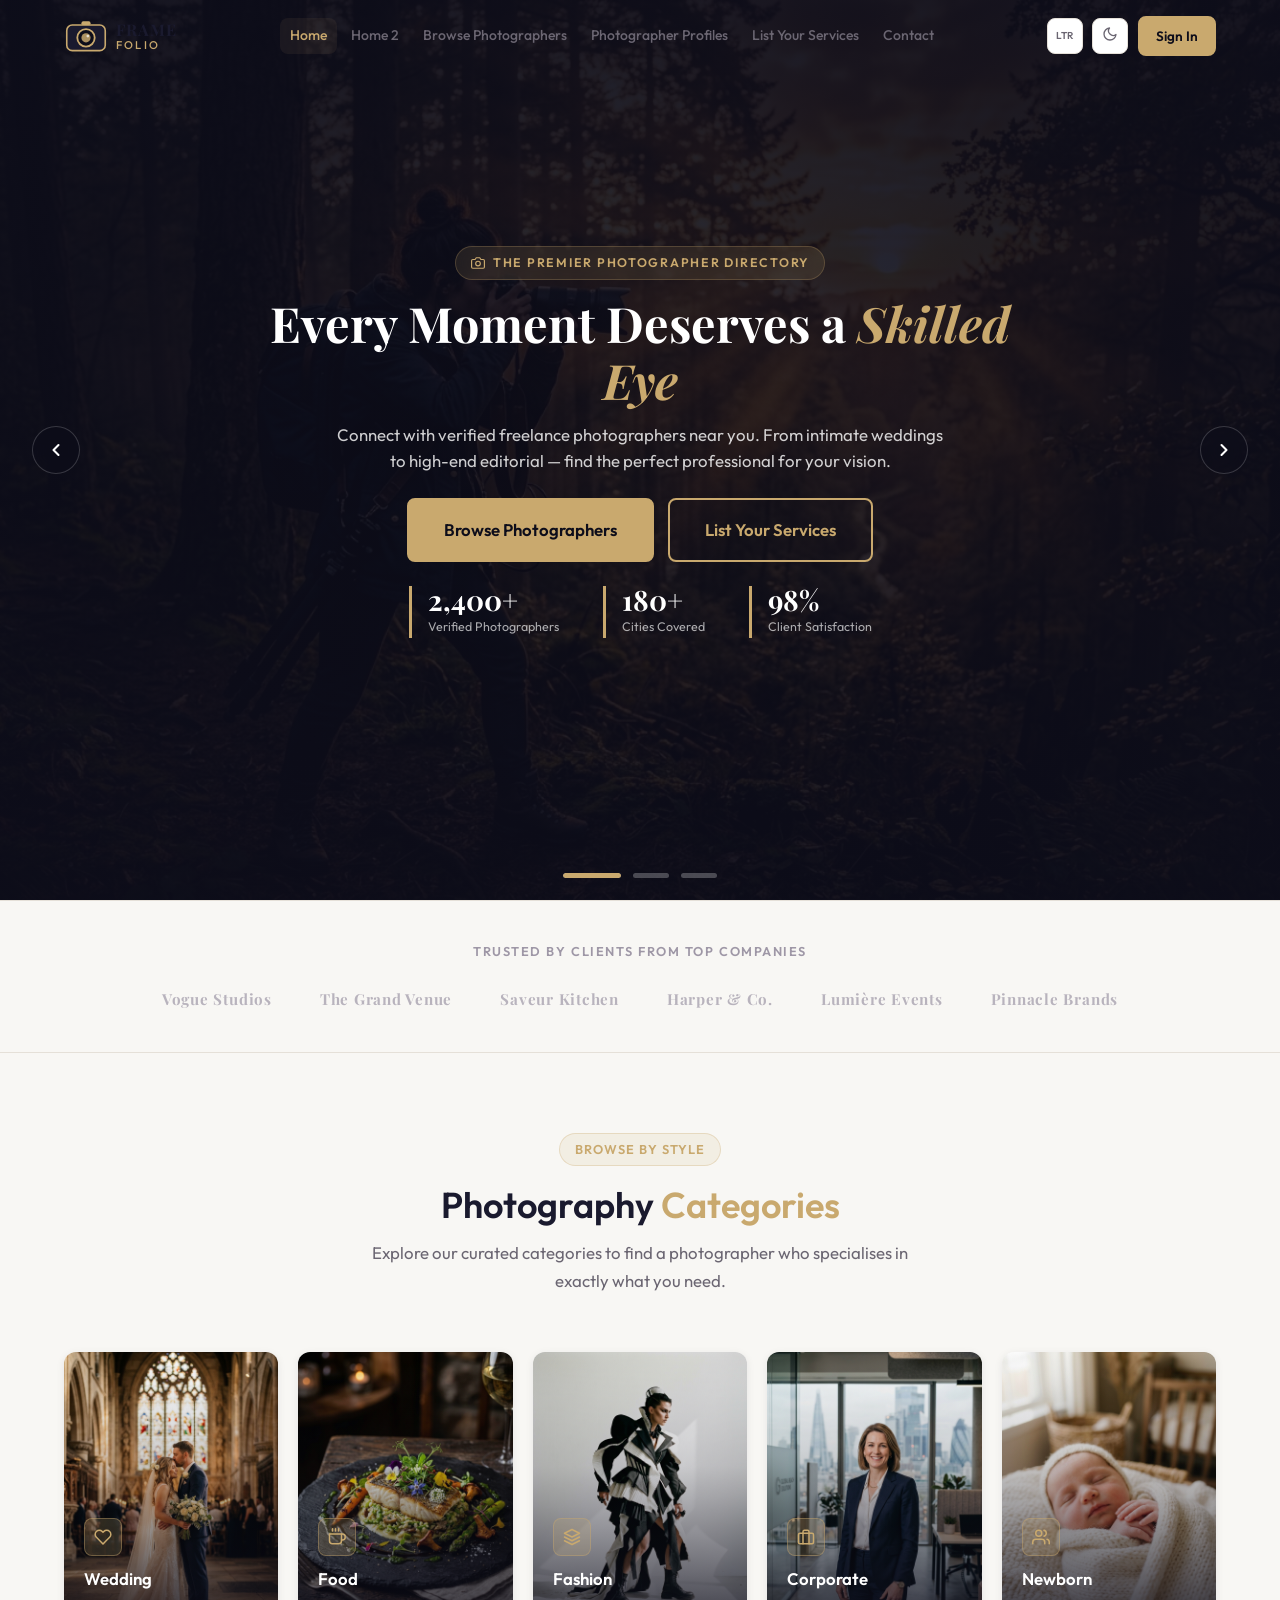
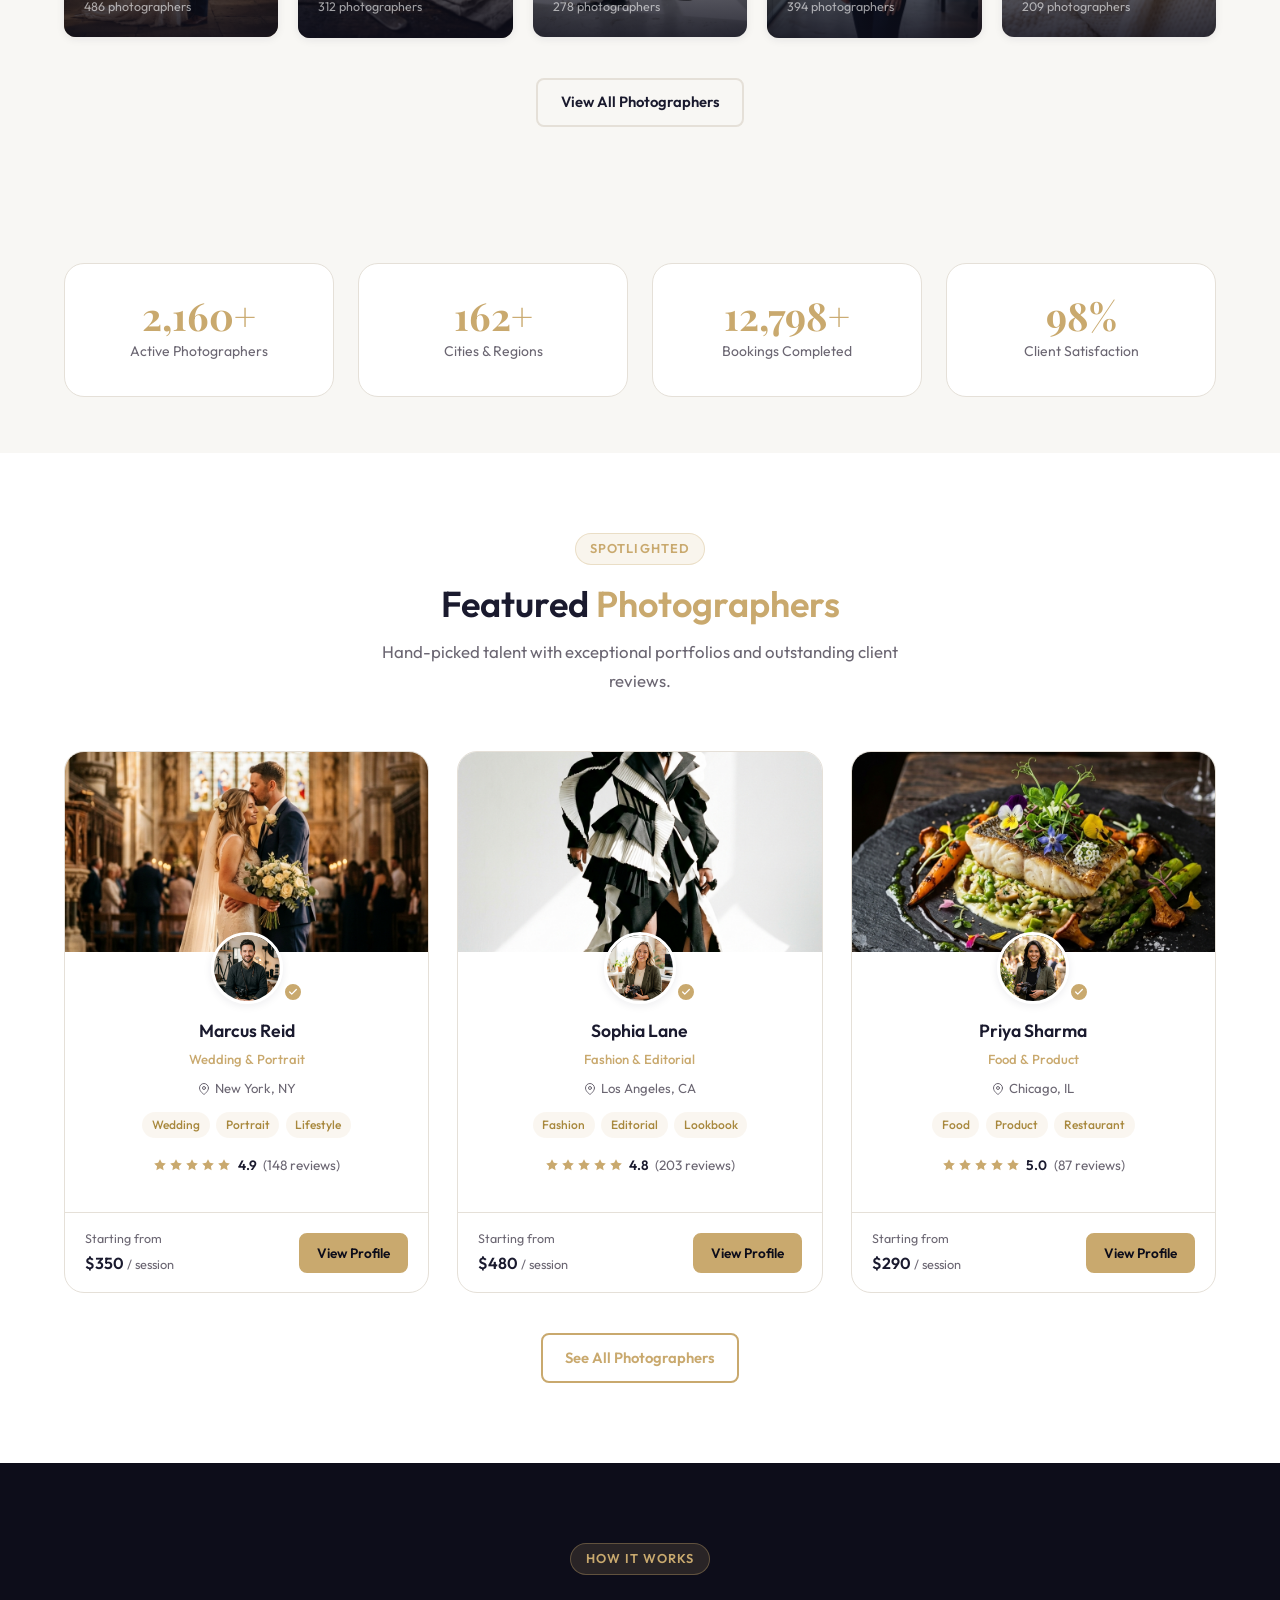
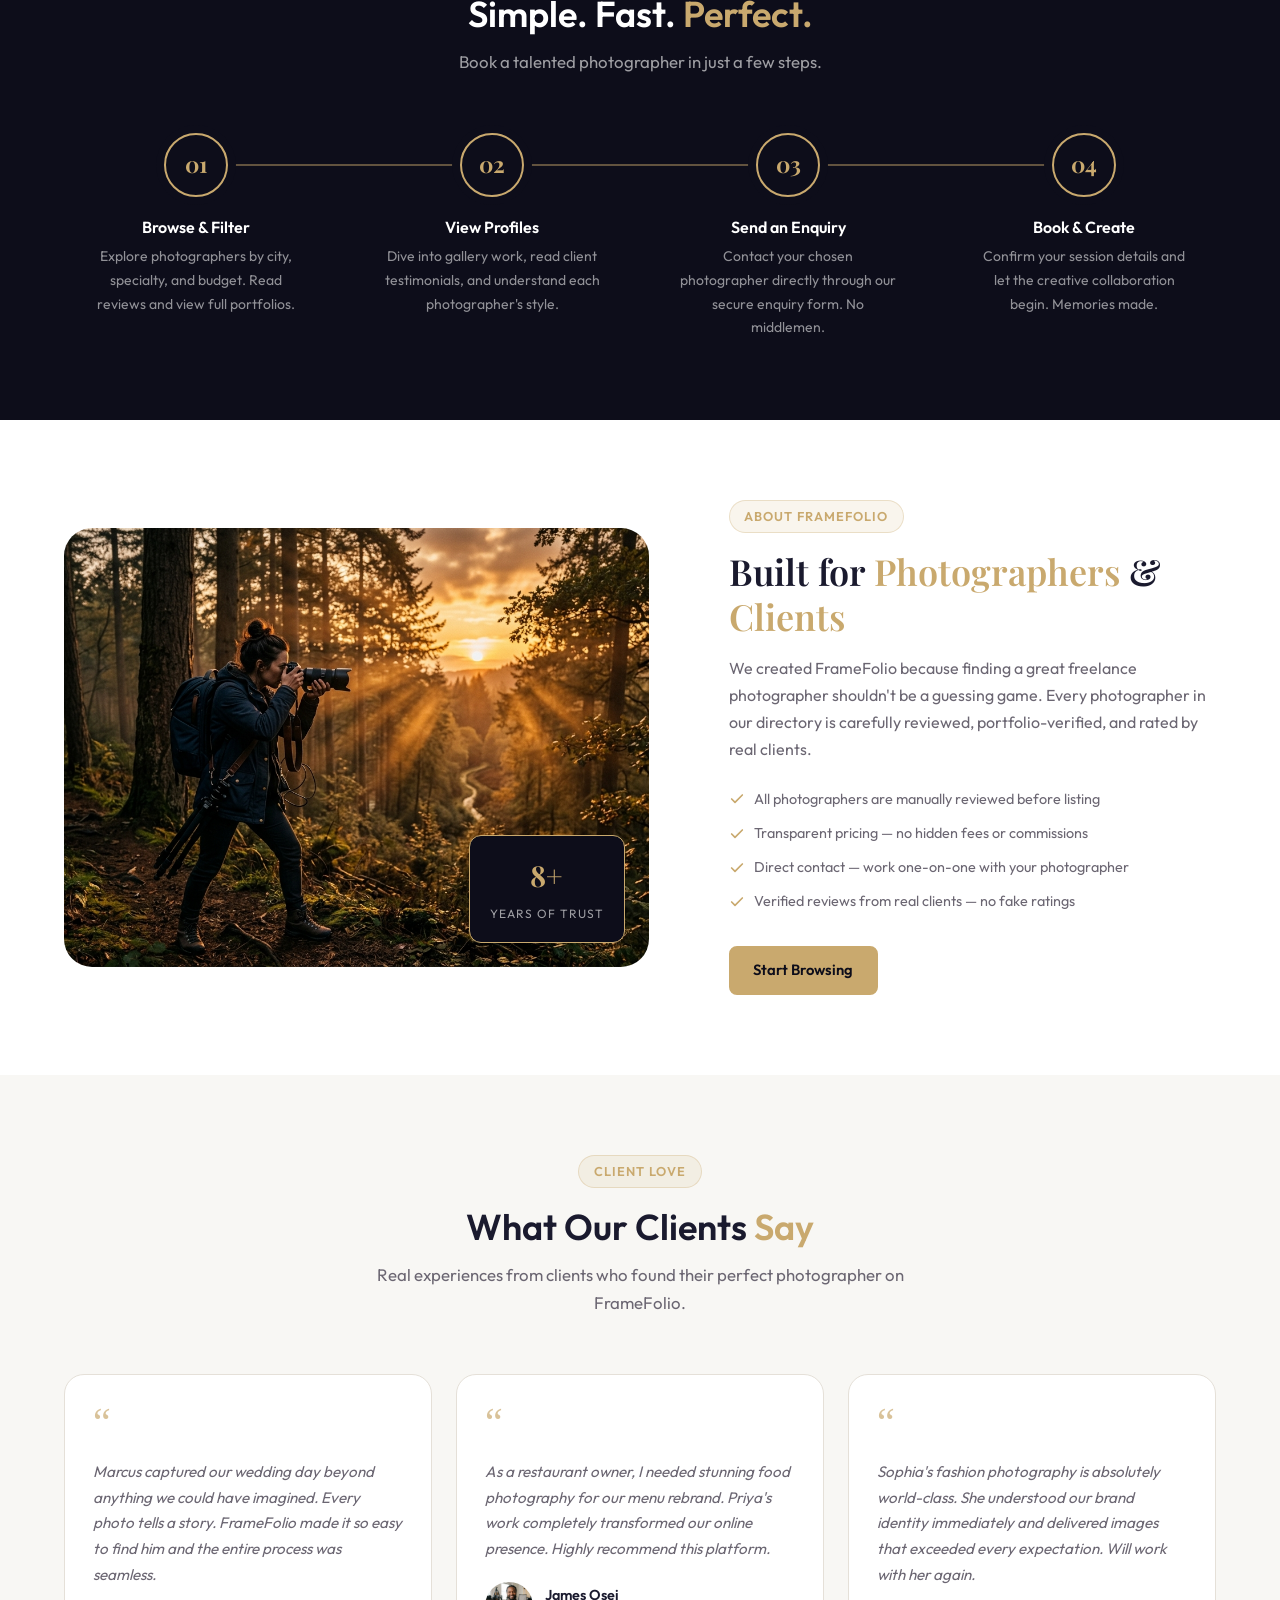
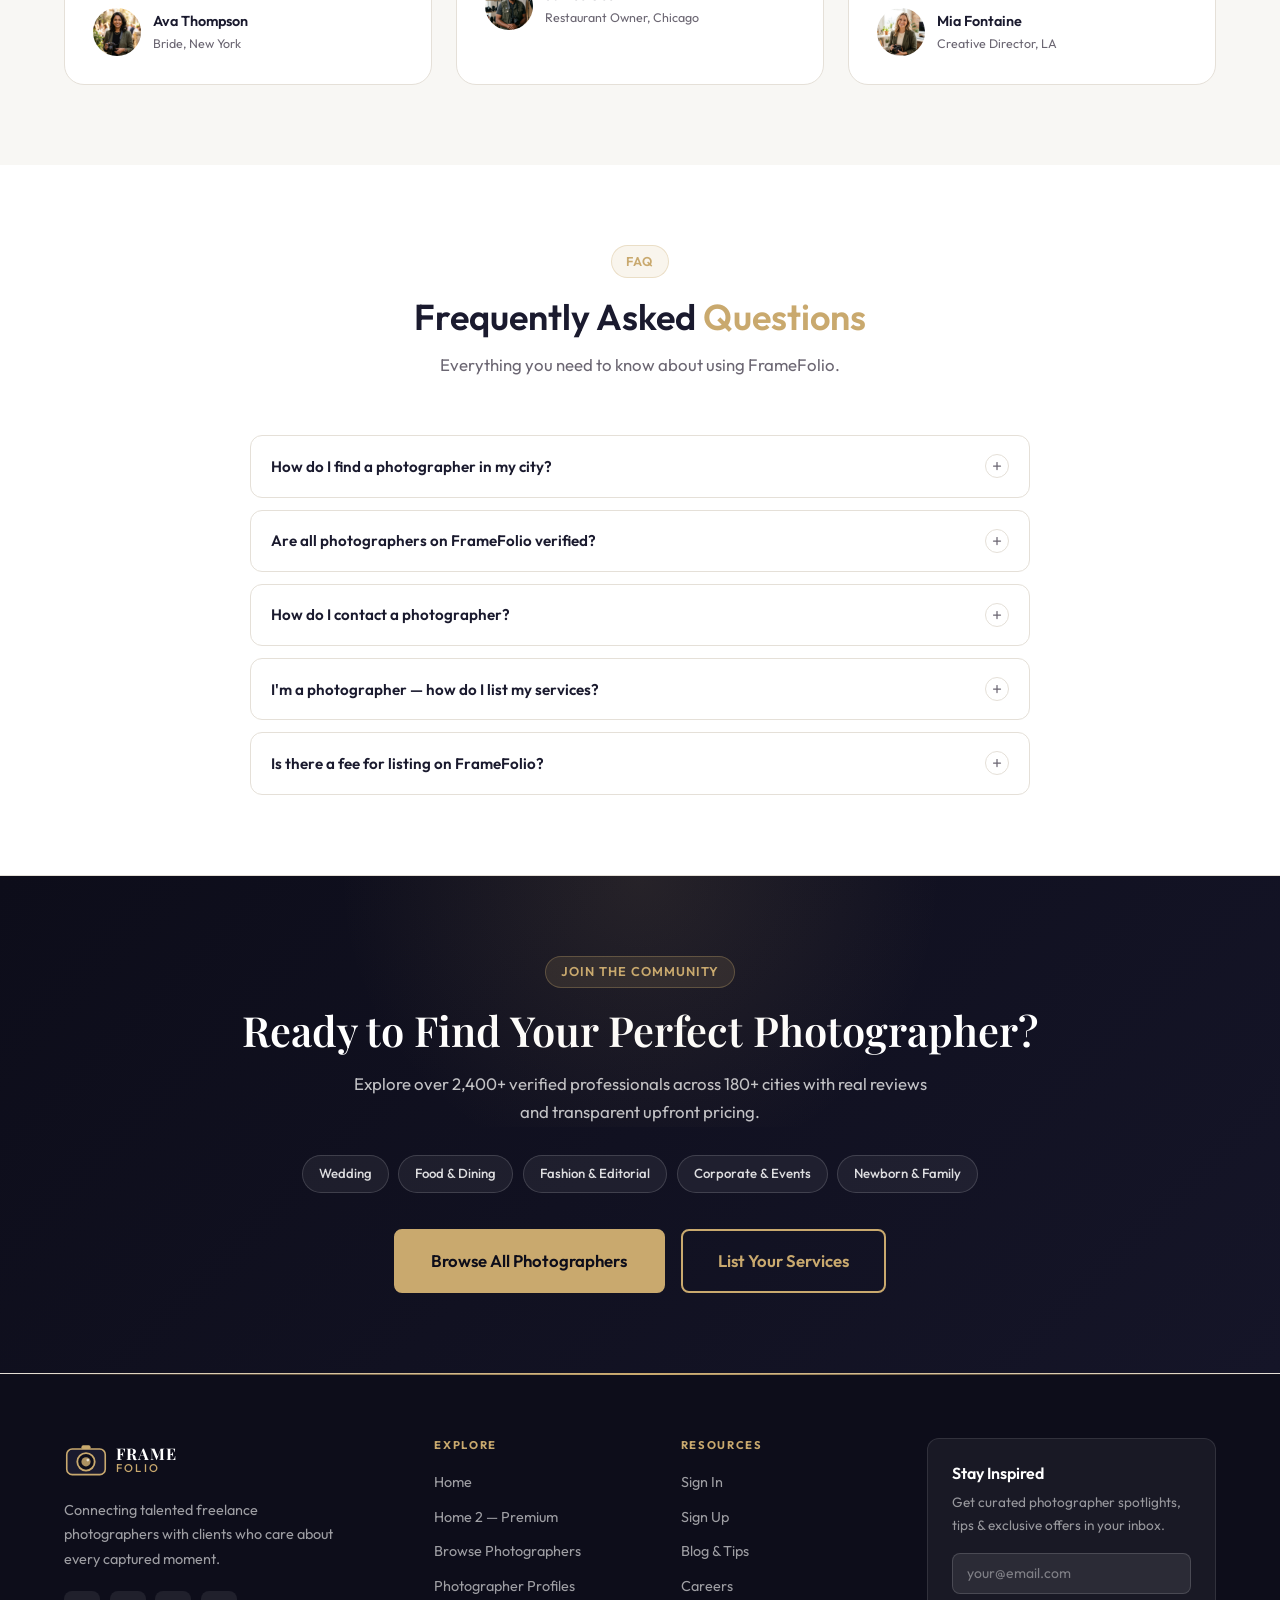
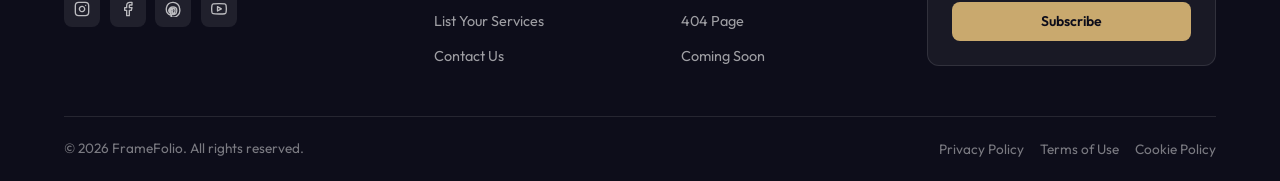
==== index.html @ bdc11117 "feat: add hero slider feature and assets with updated navigation and logo design" ====
<!DOCTYPE html>
<html lang="en" id="root-html">
<head>
  <meta charset="UTF-8">
  <meta name="viewport" content="width=device-width, initial-scale=1.0">
  <meta name="description" content="FrameFolio — Discover and hire the best freelance photographers in your city. Browse by specialty: wedding, food, fashion, corporate, and newborn photography.">
  <title>FrameFolio | Freelance Photographer Directory</title>
  <link rel="icon" type="image/svg+xml" href="favicon.svg">
  <link rel="stylesheet" href="style.css">
</head>
<body>

<!-- ── Navbar ── -->
<div id="main-nav"></div>

<!-- ══════════════════════════════════════
     HERO SECTION
════════════════════════════════════════ -->
<!-- ══════════════════════════════════════
     HERO SECTION (Centered 3-Slide Carousel — 5s interval)
════════════════════════════════════════ -->
<section class="hero-home1" id="hero-section" aria-label="Hero Showcase Slider">
  <div class="hero-slides-wrapper">
    <!-- Slide 1: Premier Directory -->
    <div class="hero-slide active" data-slide="0">
      <div class="hero-slide-bg" style="background-image: url('assets/images/hero_photographer_main_1790358484541.jpg'); background-position: center 30%;"></div>
      <div class="hero-home1-overlay"></div>
      <div class="hero-home1-content container">
        <div class="hero-pretitle">
          <svg xmlns="http://www.w3.org/2000/svg" width="14" height="14" viewBox="0 0 24 24" fill="none" stroke="currentColor" stroke-width="2" stroke-linecap="round" stroke-linejoin="round"><path d="M23 19a2 2 0 0 1-2 2H3a2 2 0 0 1-2-2V8a2 2 0 0 1 2-2h4l2-3h6l2 3h4a2 2 0 0 1 2 2z"/><circle cx="12" cy="13" r="4"/></svg>
          The Premier Photographer Directory
        </div>
        <h1>Every Moment Deserves a <span>Skilled Eye</span></h1>
        <p>Connect with verified freelance photographers near you. From intimate weddings to high-end editorial — find the perfect professional for your vision.</p>
        <div class="hero-home1-btns">
          <a href="browse.html" class="btn btn-primary btn-xl">Browse Photographers</a>
          <a href="list-services.html" class="btn btn-outline btn-xl">List Your Services</a>
        </div>
        <div class="hero-stats">
          <div class="hero-stat">
            <div class="hero-stat-num" data-count="2400" data-suffix="+">2,400+</div>
            <div class="hero-stat-label">Verified Photographers</div>
          </div>
          <div class="hero-stat">
            <div class="hero-stat-num" data-count="180" data-suffix="+">180+</div>
            <div class="hero-stat-label">Cities Covered</div>
          </div>
          <div class="hero-stat">
            <div class="hero-stat-num" data-count="98" data-suffix="%">98%</div>
            <div class="hero-stat-label">Client Satisfaction</div>
          </div>
        </div>
      </div>
    </div>

    <!-- Slide 2: Wedding & Emotion -->
    <div class="hero-slide" data-slide="1">
      <div class="hero-slide-bg" style="background-image: url('assets/images/category_wedding_1790358499443.jpg'); background-position: center 35%;"></div>
      <div class="hero-home1-overlay"></div>
      <div class="hero-home1-content container">
        <div class="hero-pretitle">
          <svg xmlns="http://www.w3.org/2000/svg" width="14" height="14" viewBox="0 0 24 24" fill="none" stroke="currentColor" stroke-width="2" stroke-linecap="round" stroke-linejoin="round"><path d="M20.84 4.61a5.5 5.5 0 0 0-7.78 0L12 5.67l-1.06-1.06a5.5 5.5 0 0 0-7.78 7.78l1.06 1.06L12 21.23l7.78-7.78 1.06-1.06a5.5 5.5 0 0 0 0-7.78z"/></svg>
          Timeless Wedding & Portrait Stories
        </div>
        <h1>Capturing Authentic Love & <span>Pure Emotion</span></h1>
        <p>Celebrate cherished milestones with master wedding and portrait photographers dedicated to transforming real feelings into heirloom artistry.</p>
        <div class="hero-home1-btns">
          <a href="browse.html?specialty=wedding" class="btn btn-primary btn-xl">Find Wedding Artists</a>
          <a href="browse.html" class="btn btn-outline btn-xl">Explore Portfolios</a>
        </div>
        <div class="hero-stats">
          <div class="hero-stat">
            <div class="hero-stat-num" data-count="480" data-suffix="+">480+</div>
            <div class="hero-stat-label">Wedding Specialists</div>
          </div>
          <div class="hero-stat">
            <div class="hero-stat-num" data-count="15000" data-suffix="+">15,000+</div>
            <div class="hero-stat-label">Moments Captured</div>
          </div>
          <div class="hero-stat">
            <div class="hero-stat-num" data-count="99" data-suffix="%">99%</div>
            <div class="hero-stat-label">5-Star Love Notes</div>
          </div>
        </div>
      </div>
    </div>

    <!-- Slide 3: Editorial & Commercial -->
    <div class="hero-slide" data-slide="2">
      <div class="hero-slide-bg" style="background-image: url('assets/images/category_fashion_1790358549389.jpg'); background-position: center 25%;"></div>
      <div class="hero-home1-overlay"></div>
      <div class="hero-home1-content container">
        <div class="hero-pretitle">
          <svg xmlns="http://www.w3.org/2000/svg" width="14" height="14" viewBox="0 0 24 24" fill="none" stroke="currentColor" stroke-width="2" stroke-linecap="round" stroke-linejoin="round"><polygon points="12 2 2 7 12 12 22 7 12 2"/><polyline points="2 17 12 22 22 17"/><polyline points="2 12 12 17 22 12"/></svg>
          Editorial, Commercial & Brand Visions
        </div>
        <h1>Elevate Your Brand With <span>Cinematic Imagery</span></h1>
        <p>Command visual attention for your next advertising campaign, lookbook, or architectural project with industry-leading commercial creators.</p>
        <div class="hero-home1-btns">
          <a href="browse.html?specialty=fashion" class="btn btn-primary btn-xl">Browse Editorial Pros</a>
          <a href="contact.html" class="btn btn-outline btn-xl">Book a Production</a>
        </div>
        <div class="hero-stats">
          <div class="hero-stat">
            <div class="hero-stat-num" data-count="320" data-suffix="+">320+</div>
            <div class="hero-stat-label">Commercial Visionaries</div>
          </div>
          <div class="hero-stat">
            <div class="hero-stat-num" data-count="500" data-suffix="+">500+</div>
            <div class="hero-stat-label">Brand Campaigns</div>
          </div>
          <div class="hero-stat">
            <div class="hero-stat-num" data-count="100" data-suffix="%">100%</div>
            <div class="hero-stat-label">Vetted Quality</div>
          </div>
        </div>
      </div>
    </div>
  </div>

  <!-- Navigation Arrows -->
  <button class="hero-nav-arrow hero-prev" aria-label="Previous slide" onclick="prevHeroSlide()">
    <svg xmlns="http://www.w3.org/2000/svg" width="20" height="20" viewBox="0 0 24 24" fill="none" stroke="currentColor" stroke-width="2.5" stroke-linecap="round" stroke-linejoin="round"><polyline points="15 18 9 12 15 6"/></svg>
  </button>
  <button class="hero-nav-arrow hero-next" aria-label="Next slide" onclick="nextHeroSlide()">
    <svg xmlns="http://www.w3.org/2000/svg" width="20" height="20" viewBox="0 0 24 24" fill="none" stroke="currentColor" stroke-width="2.5" stroke-linecap="round" stroke-linejoin="round"><polyline points="9 18 15 12 9 6"/></svg>
  </button>

  <!-- Slider Dot Indicators & Progress -->
  <div class="hero-slider-dots" role="tablist" aria-label="Hero slider pagination">
    <button class="hero-dot active" role="tab" aria-label="Slide 1" aria-selected="true" onclick="goToHeroSlide(0)"><span class="hero-dot-progress"></span></button>
    <button class="hero-dot" role="tab" aria-label="Slide 2" aria-selected="false" onclick="goToHeroSlide(1)"><span class="hero-dot-progress"></span></button>
    <button class="hero-dot" role="tab" aria-label="Slide 3" aria-selected="false" onclick="goToHeroSlide(2)"><span class="hero-dot-progress"></span></button>
  </div>

</section>

<!-- ══════════════════════════════════════
     PARTNER STRIP
════════════════════════════════════════ -->
<div class="partner-strip">
  <div class="container">
    <p>Trusted by clients from top companies</p>
    <div class="partner-logos">
      <span class="partner-logo">Vogue Studios</span>
      <span class="partner-logo">The Grand Venue</span>
      <span class="partner-logo">Saveur Kitchen</span>
      <span class="partner-logo">Harper & Co.</span>
      <span class="partner-logo">Lumière Events</span>
      <span class="partner-logo">Pinnacle Brands</span>
    </div>
  </div>
</div>

<!-- ══════════════════════════════════════
     PHOTOGRAPHY CATEGORIES
════════════════════════════════════════ -->
<section class="section categories-section">
  <div class="container">
    <div class="section-header animate-on-scroll">
      <div class="section-badge">Browse by Style</div>
      <h2>Photography <span style="color:var(--secondary);">Categories</span></h2>
      <p>Explore our curated categories to find a photographer who specialises in exactly what you need.</p>
    </div>
    <div class="categories-grid">
      <!-- Wedding -->
      <a href="browse.html?specialty=wedding" class="category-card animate-on-scroll" style="transition-delay:0.05s;">
        <img src="assets/images/category_wedding_1790358499443.jpg" alt="Wedding Photography" loading="lazy">
        <div class="category-card-overlay">
          <div class="category-card-icon">
            <svg xmlns="http://www.w3.org/2000/svg" width="18" height="18" viewBox="0 0 24 24" fill="none" stroke="currentColor" stroke-width="2" stroke-linecap="round" stroke-linejoin="round"><path d="M20.84 4.61a5.5 5.5 0 0 0-7.78 0L12 5.67l-1.06-1.06a5.5 5.5 0 0 0-7.78 7.78l1.06 1.06L12 21.23l7.78-7.78 1.06-1.06a5.5 5.5 0 0 0 0-7.78z"/></svg>
          </div>
          <div class="category-card-label">Wedding</div>
          <div class="category-card-count">486 photographers</div>
        </div>
      </a>
      <!-- Food -->
      <a href="browse.html?specialty=food" class="category-card animate-on-scroll" style="transition-delay:0.1s;">
        <img src="assets/images/category_food_1790358513044.jpg" alt="Food Photography" loading="lazy">
        <div class="category-card-overlay">
          <div class="category-card-icon">
            <svg xmlns="http://www.w3.org/2000/svg" width="18" height="18" viewBox="0 0 24 24" fill="none" stroke="currentColor" stroke-width="2" stroke-linecap="round" stroke-linejoin="round"><path d="M18 8h1a4 4 0 0 1 0 8h-1"/><path d="M2 8h16v9a4 4 0 0 1-4 4H6a4 4 0 0 1-4-4V8z"/><line x1="6" y1="1" x2="6" y2="4"/><line x1="10" y1="1" x2="10" y2="4"/><line x1="14" y1="1" x2="14" y2="4"/></svg>
          </div>
          <div class="category-card-label">Food</div>
          <div class="category-card-count">312 photographers</div>
        </div>
      </a>
      <!-- Fashion -->
      <a href="browse.html?specialty=fashion" class="category-card animate-on-scroll" style="transition-delay:0.15s;">
        <img src="assets/images/category_fashion_1790358549389.jpg" alt="Fashion Photography" loading="lazy">
        <div class="category-card-overlay">
          <div class="category-card-icon">
            <svg xmlns="http://www.w3.org/2000/svg" width="18" height="18" viewBox="0 0 24 24" fill="none" stroke="currentColor" stroke-width="2" stroke-linecap="round" stroke-linejoin="round"><polygon points="12 2 2 7 12 12 22 7 12 2"/><polyline points="2 17 12 22 22 17"/><polyline points="2 12 12 17 22 12"/></svg>
          </div>
          <div class="category-card-label">Fashion</div>
          <div class="category-card-count">278 photographers</div>
        </div>
      </a>
      <!-- Corporate -->
      <a href="browse.html?specialty=corporate" class="category-card animate-on-scroll" style="transition-delay:0.2s;">
        <img src="assets/images/category_corporate_1790358561678.jpg" alt="Corporate Photography" loading="lazy">
        <div class="category-card-overlay">
          <div class="category-card-icon">
            <svg xmlns="http://www.w3.org/2000/svg" width="18" height="18" viewBox="0 0 24 24" fill="none" stroke="currentColor" stroke-width="2" stroke-linecap="round" stroke-linejoin="round"><rect x="2" y="7" width="20" height="14" rx="2" ry="2"/><path d="M16 21V5a2 2 0 0 0-2-2h-4a2 2 0 0 0-2 2v16"/></svg>
          </div>
          <div class="category-card-label">Corporate</div>
          <div class="category-card-count">394 photographers</div>
        </div>
      </a>
      <!-- Newborn -->
      <a href="browse.html?specialty=newborn" class="category-card animate-on-scroll" style="transition-delay:0.25s;">
        <img src="assets/images/category_newborn_1790358574031.jpg" alt="Newborn Photography" loading="lazy">
        <div class="category-card-overlay">
          <div class="category-card-icon">
            <svg xmlns="http://www.w3.org/2000/svg" width="18" height="18" viewBox="0 0 24 24" fill="none" stroke="currentColor" stroke-width="2" stroke-linecap="round" stroke-linejoin="round"><path d="M17 21v-2a4 4 0 0 0-4-4H5a4 4 0 0 0-4 4v2"/><circle cx="9" cy="7" r="4"/><path d="M23 21v-2a4 4 0 0 0-3-3.87"/><path d="M16 3.13a4 4 0 0 1 0 7.75"/></svg>
          </div>
          <div class="category-card-label">Newborn</div>
          <div class="category-card-count">209 photographers</div>
        </div>
      </a>
    </div>
    <div style="text-align:center;margin-top:2.5rem;">
      <a href="browse.html" class="btn btn-secondary">View All Photographers</a>
    </div>
  </div>
</section>

<!-- ══════════════════════════════════════
     STATS ROW
════════════════════════════════════════ -->
<section class="section-sm" style="background:var(--bg-alt);">
  <div class="container">
    <div class="stats-row">
      <div class="stat-card animate-on-scroll">
        <div class="stat-card-num" data-count="2400" data-suffix="+">2,400+</div>
        <div class="stat-card-label">Active Photographers</div>
      </div>
      <div class="stat-card animate-on-scroll" style="transition-delay:0.08s;">
        <div class="stat-card-num" data-count="180" data-suffix="+">180+</div>
        <div class="stat-card-label">Cities & Regions</div>
      </div>
      <div class="stat-card animate-on-scroll" style="transition-delay:0.16s;">
        <div class="stat-card-num" data-count="14200" data-suffix="+">14,200+</div>
        <div class="stat-card-label">Bookings Completed</div>
      </div>
      <div class="stat-card animate-on-scroll" style="transition-delay:0.24s;">
        <div class="stat-card-num" data-count="98" data-suffix="%">98%</div>
        <div class="stat-card-label">Client Satisfaction</div>
      </div>
    </div>
  </div>
</section>

<!-- ══════════════════════════════════════
     SPOTLIGHTED PHOTOGRAPHERS
════════════════════════════════════════ -->
<section class="section">
  <div class="container">
    <div class="section-header animate-on-scroll">
      <div class="section-badge">Spotlighted</div>
      <h2>Featured <span style="color:var(--secondary);">Photographers</span></h2>
      <p>Hand-picked talent with exceptional portfolios and outstanding client reviews.</p>
    </div>
    <div class="photographers-grid">
      <!-- Card 1 -->
      <div class="photographer-card animate-on-scroll">
        <div class="photographer-card-cover">
          <img src="assets/images/category_wedding_1790358499443.jpg" alt="Marcus Reid Portfolio Cover" loading="lazy">
        </div>
        <div class="photographer-card-body">
          <div class="photographer-avatar-wrap" style="display:flex;justify-content:center;">
            <div style="position:relative;display:inline-block;">
              <img src="assets/images/photographer_profile_1_1790358603844.jpg" alt="Marcus Reid" class="photographer-avatar">
              <div class="verified-badge">
                <svg xmlns="http://www.w3.org/2000/svg" width="10" height="10" viewBox="0 0 24 24" fill="none" stroke="white" stroke-width="3" stroke-linecap="round" stroke-linejoin="round"><polyline points="20 6 9 17 4 12"/></svg>
              </div>
            </div>
          </div>
          <div style="text-align:center;">
            <div class="photographer-name">Marcus Reid</div>
            <div class="photographer-specialty">Wedding & Portrait</div>
            <div class="photographer-location" style="justify-content:center;">
              <svg xmlns="http://www.w3.org/2000/svg" width="12" height="12" viewBox="0 0 24 24" fill="none" stroke="currentColor" stroke-width="2" stroke-linecap="round" stroke-linejoin="round"><path d="M21 10c0 7-9 13-9 13s-9-6-9-13a9 9 0 0 1 18 0z"/><circle cx="12" cy="10" r="3"/></svg>
              New York, NY
            </div>
            <div class="photographer-tags" style="justify-content:center;">
              <span class="tag">Wedding</span>
              <span class="tag">Portrait</span>
              <span class="tag">Lifestyle</span>
            </div>
            <div class="photographer-rating" style="justify-content:center;">
              <div class="rating-stars">
                <svg xmlns="http://www.w3.org/2000/svg" width="14" height="14" viewBox="0 0 24 24" fill="currentColor" stroke="none"><polygon points="12 2 15.09 8.26 22 9.27 17 14.14 18.18 21.02 12 17.77 5.82 21.02 7 14.14 2 9.27 8.91 8.26 12 2"/></svg>
                <svg xmlns="http://www.w3.org/2000/svg" width="14" height="14" viewBox="0 0 24 24" fill="currentColor" stroke="none"><polygon points="12 2 15.09 8.26 22 9.27 17 14.14 18.18 21.02 12 17.77 5.82 21.02 7 14.14 2 9.27 8.91 8.26 12 2"/></svg>
                <svg xmlns="http://www.w3.org/2000/svg" width="14" height="14" viewBox="0 0 24 24" fill="currentColor" stroke="none"><polygon points="12 2 15.09 8.26 22 9.27 17 14.14 18.18 21.02 12 17.77 5.82 21.02 7 14.14 2 9.27 8.91 8.26 12 2"/></svg>
                <svg xmlns="http://www.w3.org/2000/svg" width="14" height="14" viewBox="0 0 24 24" fill="currentColor" stroke="none"><polygon points="12 2 15.09 8.26 22 9.27 17 14.14 18.18 21.02 12 17.77 5.82 21.02 7 14.14 2 9.27 8.91 8.26 12 2"/></svg>
                <svg xmlns="http://www.w3.org/2000/svg" width="14" height="14" viewBox="0 0 24 24" fill="currentColor" stroke="none"><polygon points="12 2 15.09 8.26 22 9.27 17 14.14 18.18 21.02 12 17.77 5.82 21.02 7 14.14 2 9.27 8.91 8.26 12 2"/></svg>
              </div>
              <span style="font-weight:600;">4.9</span>
              <span class="rating-count">(148 reviews)</span>
            </div>
          </div>
        </div>
        <div class="photographer-card-footer">
          <div>
            <div class="price-label">Starting from</div>
            <div class="price-value">$350 <span>/ session</span></div>
          </div>
          <a href="photographer-profile.html" class="btn btn-primary btn-sm">View Profile</a>
        </div>
      </div>
      <!-- Card 2 -->
      <div class="photographer-card animate-on-scroll" style="transition-delay:0.1s;">
        <div class="photographer-card-cover">
          <img src="assets/images/category_fashion_1790358549389.jpg" alt="Sophia Lane Portfolio Cover" loading="lazy">
        </div>
        <div class="photographer-card-body">
          <div class="photographer-avatar-wrap" style="display:flex;justify-content:center;">
            <div style="position:relative;display:inline-block;">
              <img src="assets/images/photographer_profile_2_1790358617166.jpg" alt="Sophia Lane" class="photographer-avatar">
              <div class="verified-badge">
                <svg xmlns="http://www.w3.org/2000/svg" width="10" height="10" viewBox="0 0 24 24" fill="none" stroke="white" stroke-width="3" stroke-linecap="round" stroke-linejoin="round"><polyline points="20 6 9 17 4 12"/></svg>
              </div>
            </div>
          </div>
          <div style="text-align:center;">
            <div class="photographer-name">Sophia Lane</div>
            <div class="photographer-specialty">Fashion & Editorial</div>
            <div class="photographer-location" style="justify-content:center;">
              <svg xmlns="http://www.w3.org/2000/svg" width="12" height="12" viewBox="0 0 24 24" fill="none" stroke="currentColor" stroke-width="2" stroke-linecap="round" stroke-linejoin="round"><path d="M21 10c0 7-9 13-9 13s-9-6-9-13a9 9 0 0 1 18 0z"/><circle cx="12" cy="10" r="3"/></svg>
              Los Angeles, CA
            </div>
            <div class="photographer-tags" style="justify-content:center;">
              <span class="tag">Fashion</span>
              <span class="tag">Editorial</span>
              <span class="tag">Lookbook</span>
            </div>
            <div class="photographer-rating" style="justify-content:center;">
              <div class="rating-stars">
                <svg xmlns="http://www.w3.org/2000/svg" width="14" height="14" viewBox="0 0 24 24" fill="currentColor" stroke="none"><polygon points="12 2 15.09 8.26 22 9.27 17 14.14 18.18 21.02 12 17.77 5.82 21.02 7 14.14 2 9.27 8.91 8.26 12 2"/></svg>
                <svg xmlns="http://www.w3.org/2000/svg" width="14" height="14" viewBox="0 0 24 24" fill="currentColor" stroke="none"><polygon points="12 2 15.09 8.26 22 9.27 17 14.14 18.18 21.02 12 17.77 5.82 21.02 7 14.14 2 9.27 8.91 8.26 12 2"/></svg>
                <svg xmlns="http://www.w3.org/2000/svg" width="14" height="14" viewBox="0 0 24 24" fill="currentColor" stroke="none"><polygon points="12 2 15.09 8.26 22 9.27 17 14.14 18.18 21.02 12 17.77 5.82 21.02 7 14.14 2 9.27 8.91 8.26 12 2"/></svg>
                <svg xmlns="http://www.w3.org/2000/svg" width="14" height="14" viewBox="0 0 24 24" fill="currentColor" stroke="none"><polygon points="12 2 15.09 8.26 22 9.27 17 14.14 18.18 21.02 12 17.77 5.82 21.02 7 14.14 2 9.27 8.91 8.26 12 2"/></svg>
                <svg xmlns="http://www.w3.org/2000/svg" width="14" height="14" viewBox="0 0 24 24" fill="currentColor" stroke="none"><polygon points="12 2 15.09 8.26 22 9.27 17 14.14 18.18 21.02 12 17.77 5.82 21.02 7 14.14 2 9.27 8.91 8.26 12 2"/></svg>
              </div>
              <span style="font-weight:600;">4.8</span>
              <span class="rating-count">(203 reviews)</span>
            </div>
          </div>
        </div>
        <div class="photographer-card-footer">
          <div>
            <div class="price-label">Starting from</div>
            <div class="price-value">$480 <span>/ session</span></div>
          </div>
          <a href="photographer-profile.html" class="btn btn-primary btn-sm">View Profile</a>
        </div>
      </div>
      <!-- Card 3 -->
      <div class="photographer-card animate-on-scroll" style="transition-delay:0.2s;">
        <div class="photographer-card-cover">
          <img src="assets/images/category_food_1790358513044.jpg" alt="Priya Sharma Portfolio Cover" loading="lazy">
        </div>
        <div class="photographer-card-body">
          <div class="photographer-avatar-wrap" style="display:flex;justify-content:center;">
            <div style="position:relative;display:inline-block;">
              <img src="assets/images/photographer_profile_3_1790358629197.jpg" alt="Priya Sharma" class="photographer-avatar">
              <div class="verified-badge">
                <svg xmlns="http://www.w3.org/2000/svg" width="10" height="10" viewBox="0 0 24 24" fill="none" stroke="white" stroke-width="3" stroke-linecap="round" stroke-linejoin="round"><polyline points="20 6 9 17 4 12"/></svg>
              </div>
            </div>
          </div>
          <div style="text-align:center;">
            <div class="photographer-name">Priya Sharma</div>
            <div class="photographer-specialty">Food & Product</div>
            <div class="photographer-location" style="justify-content:center;">
              <svg xmlns="http://www.w3.org/2000/svg" width="12" height="12" viewBox="0 0 24 24" fill="none" stroke="currentColor" stroke-width="2" stroke-linecap="round" stroke-linejoin="round"><path d="M21 10c0 7-9 13-9 13s-9-6-9-13a9 9 0 0 1 18 0z"/><circle cx="12" cy="10" r="3"/></svg>
              Chicago, IL
            </div>
            <div class="photographer-tags" style="justify-content:center;">
              <span class="tag">Food</span>
              <span class="tag">Product</span>
              <span class="tag">Restaurant</span>
            </div>
            <div class="photographer-rating" style="justify-content:center;">
              <div class="rating-stars">
                <svg xmlns="http://www.w3.org/2000/svg" width="14" height="14" viewBox="0 0 24 24" fill="currentColor" stroke="none"><polygon points="12 2 15.09 8.26 22 9.27 17 14.14 18.18 21.02 12 17.77 5.82 21.02 7 14.14 2 9.27 8.91 8.26 12 2"/></svg>
                <svg xmlns="http://www.w3.org/2000/svg" width="14" height="14" viewBox="0 0 24 24" fill="currentColor" stroke="none"><polygon points="12 2 15.09 8.26 22 9.27 17 14.14 18.18 21.02 12 17.77 5.82 21.02 7 14.14 2 9.27 8.91 8.26 12 2"/></svg>
                <svg xmlns="http://www.w3.org/2000/svg" width="14" height="14" viewBox="0 0 24 24" fill="currentColor" stroke="none"><polygon points="12 2 15.09 8.26 22 9.27 17 14.14 18.18 21.02 12 17.77 5.82 21.02 7 14.14 2 9.27 8.91 8.26 12 2"/></svg>
                <svg xmlns="http://www.w3.org/2000/svg" width="14" height="14" viewBox="0 0 24 24" fill="currentColor" stroke="none"><polygon points="12 2 15.09 8.26 22 9.27 17 14.14 18.18 21.02 12 17.77 5.82 21.02 7 14.14 2 9.27 8.91 8.26 12 2"/></svg>
                <svg xmlns="http://www.w3.org/2000/svg" width="14" height="14" viewBox="0 0 24 24" fill="currentColor" stroke="none"><polygon points="12 2 15.09 8.26 22 9.27 17 14.14 18.18 21.02 12 17.77 5.82 21.02 7 14.14 2 9.27 8.91 8.26 12 2"/></svg>
              </div>
              <span style="font-weight:600;">5.0</span>
              <span class="rating-count">(87 reviews)</span>
            </div>
          </div>
        </div>
        <div class="photographer-card-footer">
          <div>
            <div class="price-label">Starting from</div>
            <div class="price-value">$290 <span>/ session</span></div>
          </div>
          <a href="photographer-profile.html" class="btn btn-primary btn-sm">View Profile</a>
        </div>
      </div>
    </div>
    <div style="text-align:center;margin-top:2.5rem;">
      <a href="browse.html" class="btn btn-outline">See All Photographers</a>
    </div>
  </div>
</section>

<!-- ══════════════════════════════════════
     HOW IT WORKS
════════════════════════════════════════ -->
<section class="section how-it-works">
  <div class="container">
    <div class="section-header animate-on-scroll">
      <div class="section-badge" style="background:rgba(201,169,110,0.15);border-color:rgba(201,169,110,0.35);">How It Works</div>
      <h2 style="color:#fff;">Simple. Fast. <span style="color:var(--secondary);">Perfect.</span></h2>
      <p style="color:rgba(255,255,255,0.6);">Book a talented photographer in just a few steps.</p>
    </div>
    <div class="how-steps">
      <div class="how-step animate-on-scroll">
        <div class="how-step-num">01</div>
        <h3>Browse & Filter</h3>
        <p>Explore photographers by city, specialty, and budget. Read reviews and view full portfolios.</p>
      </div>
      <div class="how-step animate-on-scroll" style="transition-delay:0.1s;">
        <div class="how-step-num">02</div>
        <h3>View Profiles</h3>
        <p>Dive into gallery work, read client testimonials, and understand each photographer's style.</p>
      </div>
      <div class="how-step animate-on-scroll" style="transition-delay:0.2s;">
        <div class="how-step-num">03</div>
        <h3>Send an Enquiry</h3>
        <p>Contact your chosen photographer directly through our secure enquiry form. No middlemen.</p>
      </div>
      <div class="how-step animate-on-scroll" style="transition-delay:0.3s;">
        <div class="how-step-num">04</div>
        <h3>Book & Create</h3>
        <p>Confirm your session details and let the creative collaboration begin. Memories made.</p>
      </div>
    </div>
  </div>
</section>

<!-- ══════════════════════════════════════
     ABOUT STRIP
════════════════════════════════════════ -->
<section class="section">
  <div class="container">
    <div class="about-strip">
      <div class="about-strip-img animate-on-scroll">
        <img src="assets/images/hero_photographer_main_1790358484541.jpg" alt="Photographer at work" loading="lazy">
        <div class="about-strip-img-badge">
          <strong>8+</strong>
          <span>Years of Trust</span>
        </div>
      </div>
      <div class="about-strip-content animate-on-scroll" style="transition-delay:0.15s;">
        <div class="section-badge">About FrameFolio</div>
        <h2>Built for <span style="color:var(--secondary);">Photographers</span> & <span style="color:var(--secondary);">Clients</span></h2>
        <p>We created FrameFolio because finding a great freelance photographer shouldn't be a guessing game. Every photographer in our directory is carefully reviewed, portfolio-verified, and rated by real clients.</p>
        <ul class="checklist">
          <li>
            <svg xmlns="http://www.w3.org/2000/svg" width="16" height="16" viewBox="0 0 24 24" fill="none" stroke="currentColor" stroke-width="2.5" stroke-linecap="round" stroke-linejoin="round"><polyline points="20 6 9 17 4 12"/></svg>
            All photographers are manually reviewed before listing
          </li>
          <li>
            <svg xmlns="http://www.w3.org/2000/svg" width="16" height="16" viewBox="0 0 24 24" fill="none" stroke="currentColor" stroke-width="2.5" stroke-linecap="round" stroke-linejoin="round"><polyline points="20 6 9 17 4 12"/></svg>
            Transparent pricing — no hidden fees or commissions
          </li>
          <li>
            <svg xmlns="http://www.w3.org/2000/svg" width="16" height="16" viewBox="0 0 24 24" fill="none" stroke="currentColor" stroke-width="2.5" stroke-linecap="round" stroke-linejoin="round"><polyline points="20 6 9 17 4 12"/></svg>
            Direct contact — work one-on-one with your photographer
          </li>
          <li>
            <svg xmlns="http://www.w3.org/2000/svg" width="16" height="16" viewBox="0 0 24 24" fill="none" stroke="currentColor" stroke-width="2.5" stroke-linecap="round" stroke-linejoin="round"><polyline points="20 6 9 17 4 12"/></svg>
            Verified reviews from real clients — no fake ratings
          </li>
        </ul>
        <a href="browse.html" class="btn btn-primary">Start Browsing</a>
      </div>
    </div>
  </div>
</section>

<!-- ══════════════════════════════════════
     TESTIMONIALS
════════════════════════════════════════ -->
<section class="section" style="background:var(--bg-alt);">
  <div class="container">
    <div class="section-header animate-on-scroll">
      <div class="section-badge">Client Love</div>
      <h2>What Our Clients <span style="color:var(--secondary);">Say</span></h2>
      <p>Real experiences from clients who found their perfect photographer on FrameFolio.</p>
    </div>
    <div class="testimonials-track">
      <div class="testimonial-card animate-on-scroll">
        <div class="testimonial-quote">&ldquo;</div>
        <p class="testimonial-text">Marcus captured our wedding day beyond anything we could have imagined. Every photo tells a story. FrameFolio made it so easy to find him and the entire process was seamless.</p>
        <div class="testimonial-author">
          <img src="assets/images/photographer_profile_3_1790358629197.jpg" alt="Ava Thompson" loading="lazy">
          <div>
            <div class="testimonial-author-name">Ava Thompson</div>
            <div class="testimonial-author-role">Bride, New York</div>
          </div>
        </div>
      </div>
      <div class="testimonial-card animate-on-scroll" style="transition-delay:0.1s;">
        <div class="testimonial-quote">&ldquo;</div>
        <p class="testimonial-text">As a restaurant owner, I needed stunning food photography for our menu rebrand. Priya's work completely transformed our online presence. Highly recommend this platform.</p>
        <div class="testimonial-author">
          <img src="assets/images/photographer_profile_4_1790358735055.jpg" alt="James Osei" loading="lazy">
          <div>
            <div class="testimonial-author-name">James Osei</div>
            <div class="testimonial-author-role">Restaurant Owner, Chicago</div>
          </div>
        </div>
      </div>
      <div class="testimonial-card animate-on-scroll" style="transition-delay:0.2s;">
        <div class="testimonial-quote">&ldquo;</div>
        <p class="testimonial-text">Sophia's fashion photography is absolutely world-class. She understood our brand identity immediately and delivered images that exceeded every expectation. Will work with her again.</p>
        <div class="testimonial-author">
          <img src="assets/images/photographer_profile_2_1790358617166.jpg" alt="Mia Fontaine" loading="lazy">
          <div>
            <div class="testimonial-author-name">Mia Fontaine</div>
            <div class="testimonial-author-role">Creative Director, LA</div>
          </div>
        </div>
      </div>
    </div>
  </div>
</section>

<!-- ══════════════════════════════════════
     FAQ
════════════════════════════════════════ -->
<section class="section">
  <div class="container">
    <div class="section-header animate-on-scroll">
      <div class="section-badge">FAQ</div>
      <h2>Frequently Asked <span style="color:var(--secondary);">Questions</span></h2>
      <p>Everything you need to know about using FrameFolio.</p>
    </div>
    <div class="faq-list">
      <div class="faq-item animate-on-scroll">
        <div class="faq-question" onclick="toggleFAQ(this)">
          How do I find a photographer in my city?
          <div class="faq-icon">
            <svg xmlns="http://www.w3.org/2000/svg" width="12" height="12" viewBox="0 0 24 24" fill="none" stroke="currentColor" stroke-width="2.5" stroke-linecap="round" stroke-linejoin="round"><line x1="12" y1="5" x2="12" y2="19"/><line x1="5" y1="12" x2="19" y2="12"/></svg>
          </div>
        </div>
        <div class="faq-answer">
          <div class="faq-answer-inner">Simply go to the Browse page and use the city filter to narrow down photographers in your area. You can also filter by specialty to find the exact style you're looking for.</div>
        </div>
      </div>
      <div class="faq-item animate-on-scroll">
        <div class="faq-question" onclick="toggleFAQ(this)">
          Are all photographers on FrameFolio verified?
          <div class="faq-icon">
            <svg xmlns="http://www.w3.org/2000/svg" width="12" height="12" viewBox="0 0 24 24" fill="none" stroke="currentColor" stroke-width="2.5" stroke-linecap="round" stroke-linejoin="round"><line x1="12" y1="5" x2="12" y2="19"/><line x1="5" y1="12" x2="19" y2="12"/></svg>
          </div>
        </div>
        <div class="faq-answer">
          <div class="faq-answer-inner">Yes. Every photographer who submits their profile goes through a manual review process where we evaluate their portfolio quality, professional background, and client references before approval.</div>
        </div>
      </div>
      <div class="faq-item animate-on-scroll">
        <div class="faq-question" onclick="toggleFAQ(this)">
          How do I contact a photographer?
          <div class="faq-icon">
            <svg xmlns="http://www.w3.org/2000/svg" width="12" height="12" viewBox="0 0 24 24" fill="none" stroke="currentColor" stroke-width="2.5" stroke-linecap="round" stroke-linejoin="round"><line x1="12" y1="5" x2="12" y2="19"/><line x1="5" y1="12" x2="19" y2="12"/></svg>
          </div>
        </div>
        <div class="faq-answer">
          <div class="faq-answer-inner">Visit any photographer's profile page and use the enquiry form. You can describe your project, preferred dates, and budget. The photographer will respond directly to your email.</div>
        </div>
      </div>
      <div class="faq-item animate-on-scroll">
        <div class="faq-question" onclick="toggleFAQ(this)">
          I'm a photographer — how do I list my services?
          <div class="faq-icon">
            <svg xmlns="http://www.w3.org/2000/svg" width="12" height="12" viewBox="0 0 24 24" fill="none" stroke="currentColor" stroke-width="2.5" stroke-linecap="round" stroke-linejoin="round"><line x1="12" y1="5" x2="12" y2="19"/><line x1="5" y1="12" x2="19" y2="12"/></svg>
          </div>
        </div>
        <div class="faq-answer">
          <div class="faq-answer-inner">Head to the "List Your Services" page and submit your photographer profile. Include your portfolio images, specialties, city, and pricing. Our team will review and approve your listing within 2–3 business days.</div>
        </div>
      </div>
      <div class="faq-item animate-on-scroll">
        <div class="faq-question" onclick="toggleFAQ(this)">
          Is there a fee for listing on FrameFolio?
          <div class="faq-icon">
            <svg xmlns="http://www.w3.org/2000/svg" width="12" height="12" viewBox="0 0 24 24" fill="none" stroke="currentColor" stroke-width="2.5" stroke-linecap="round" stroke-linejoin="round"><line x1="12" y1="5" x2="12" y2="19"/><line x1="5" y1="12" x2="19" y2="12"/></svg>
          </div>
        </div>
        <div class="faq-answer">
          <div class="faq-answer-inner">We offer a free basic listing plan and two premium plans with enhanced features like priority placement, portfolio galleries, and spotlight features. See our pricing on the List Your Services page.</div>
        </div>
      </div>
    </div>
  </div>
</section>

<!-- ══════════════════════════════════════
     CTA BANNER
════════════════════════════════════════ -->
<section class="cta-banner">
  <div class="container">
    <div class="section-badge">Join the Community</div>
    <h2>Ready to Find Your Perfect Photographer?</h2>
    <p>Explore over 2,400+ verified professionals across 180+ cities with real reviews and transparent upfront pricing.</p>

    <div class="cta-specialty-tags">
      <a href="browse.html?specialty=wedding" class="cta-tag">Wedding</a>
      <a href="browse.html?specialty=food" class="cta-tag">Food & Dining</a>
      <a href="browse.html?specialty=fashion" class="cta-tag">Fashion & Editorial</a>
      <a href="browse.html?specialty=corporate" class="cta-tag">Corporate & Events</a>
      <a href="browse.html?specialty=newborn" class="cta-tag">Newborn & Family</a>
    </div>

    <div class="cta-banner-btns">
      <a href="browse.html" class="btn btn-primary btn-xl">Browse All Photographers</a>
      <a href="list-services.html" class="btn btn-outline btn-xl">List Your Services</a>
    </div>
  </div>
</section>

<!-- ── Footer ── -->
<div id="main-footer"></div>

<script src="components.js"></script>
</body>
</html>
---- style.css ----
/* ============================================================
   FRAMEFOLIO — Freelance Photographer Directory
   style.css — Design System + All Page Styles
   Primary: #1a1a2e (Deep Navy)
   Secondary: #c9a96e (Warm Gold)
   ============================================================ */

/* ── Google Font ── */
@import url('https://fonts.googleapis.com/css2?family=Outfit:wght@300;400;500;600;700;800&family=Playfair+Display:ital,wght@0,600;0,700;1,600&display=swap');

/* ── CSS Custom Properties ── */
:root {
  --primary: #1a1a2e;
  --primary-light: #252545;
  --primary-dark: #0d0d1a;
  --secondary: #c9a96e;
  --secondary-light: #dfc08e;
  --secondary-dark: #a8883d;
  --bg: #ffffff;
  --bg-alt: #f8f7f4;
  --bg-card: #ffffff;
  --surface: #f2f0eb;
  --border: #e5e0d8;
  --text: #1a1a2e;
  --text-muted: #6b6672;
  --text-light: #9e97a6;
  --shadow-sm: 0 2px 8px rgba(26,26,46,0.08);
  --shadow-md: 0 8px 24px rgba(26,26,46,0.12);
  --shadow-lg: 0 20px 48px rgba(26,26,46,0.16);
  --radius-sm: 8px;
  --radius-md: 12px;
  --radius-lg: 20px;
  --radius-xl: 28px;
  --transition: 0.28s cubic-bezier(0.4,0,0.2,1);
  --navbar-h: 72px;
  --font: 'Outfit', sans-serif;
  --font-serif: 'Playfair Display', serif;
  --container-w: 1200px;
}

/* Dark Mode */
html.dark {
  --bg: #0d0d1a;
  --bg-alt: #131325;
  --bg-card: #1a1a2e;
  --surface: #1f1f38;
  --border: #2a2a48;
  --text: #f0ece4;
  --text-muted: #a09aaf;
  --text-light: #6b6378;
  --shadow-sm: 0 2px 8px rgba(0,0,0,0.3);
  --shadow-md: 0 8px 24px rgba(0,0,0,0.4);
  --shadow-lg: 0 20px 48px rgba(0,0,0,0.5);
}

/* ── Reset ── */
*, *::before, *::after { box-sizing: border-box; margin: 0; padding: 0; }
html { scroll-behavior: smooth; font-size: 16px; }
body {
  font-family: var(--font);
  background: var(--bg);
  color: var(--text);
  line-height: 1.65;
  -webkit-font-smoothing: antialiased;
  min-height: 100vh;
  display: flex;
  flex-direction: column;
  transition: background var(--transition), color var(--transition);
}
img { max-width: 100%; display: block; }
a { color: inherit; text-decoration: none; }
button { cursor: pointer; font-family: var(--font); border: none; background: none; }
input, textarea, select { font-family: var(--font); }
ul { list-style: none; }
main { flex: 1; }

/* ── Container ── */
.container {
  max-width: var(--container-w);
  margin: 0 auto;
  padding: 0 1.5rem;
}

/* ── Typography ── */
h1, h2, h3, h4, h5, h6 { font-weight: 600; line-height: 1.25; color: var(--text); }
h1 { font-size: clamp(2rem, 5vw, 3.25rem); }
h2 { font-size: clamp(1.5rem, 3.5vw, 2.25rem); }
h3 { font-size: clamp(1.1rem, 2.5vw, 1.5rem); }
p { font-weight: 400; color: var(--text-muted); line-height: 1.7; }

.serif { font-family: var(--font-serif); }
.text-primary { color: var(--primary); }
.text-secondary { color: var(--secondary); }
.text-muted { color: var(--text-muted); }
.text-center { text-align: center; }

/* ── Section Utilities ── */
.section { padding: 80px 0; }
.section-sm { padding: 56px 0; }
.section-header { text-align: center; margin-bottom: 56px; }
.section-header h2 { margin-bottom: 0.75rem; }
.section-header p { max-width: 560px; margin: 0 auto; font-size: 1.05rem; }
.section-badge {
  display: inline-flex;
  align-items: center;
  gap: 0.4rem;
  background: rgba(201,169,110,0.12);
  color: var(--secondary);
  border: 1px solid rgba(201,169,110,0.3);
  padding: 0.3rem 0.9rem;
  border-radius: 50px;
  font-size: 0.8rem;
  font-weight: 600;
  letter-spacing: 0.08em;
  text-transform: uppercase;
  margin-bottom: 1rem;
}

/* ── Buttons ── */
.btn {
  display: inline-flex;
  align-items: center;
  justify-content: center;
  gap: 0.5rem;
  padding: 0.65rem 1.4rem;
  border-radius: var(--radius-sm);
  font-size: 0.925rem;
  font-weight: 600;
  font-family: var(--font);
  transition: all var(--transition);
  white-space: nowrap;
  cursor: pointer;
  border: 2px solid transparent;
}
.btn-primary {
  background: var(--secondary);
  color: var(--primary-dark);
  border-color: var(--secondary);
}
.btn-primary:hover {
  background: var(--secondary-dark);
  border-color: var(--secondary-dark);
  transform: translateY(-2px);
  box-shadow: 0 8px 20px rgba(201,169,110,0.35);
}
.btn-secondary {
  background: transparent;
  color: var(--text);
  border-color: var(--border);
}
.btn-secondary:hover {
  border-color: var(--secondary);
  color: var(--secondary);
  transform: translateY(-2px);
}
.btn-outline {
  background: transparent;
  color: var(--secondary);
  border-color: var(--secondary);
}
.btn-outline:hover {
  background: var(--secondary);
  color: var(--primary-dark);
  transform: translateY(-2px);
}
.btn-dark {
  background: var(--primary);
  color: #fff;
  border-color: var(--primary);
}
.btn-dark:hover {
  background: var(--primary-light);
  transform: translateY(-2px);
}
.btn-sm { padding: 0.45rem 1rem; font-size: 0.85rem; }
.btn-lg { padding: 0.85rem 1.8rem; font-size: 1rem; }
.btn-xl { padding: 1rem 2.2rem; font-size: 1.05rem; }
.w-full { width: 100%; }

/* ── Navbar ── */
.navbar {
  position: fixed;
  top: 0;
  left: 0;
  right: 0;
  z-index: 999;
  background: transparent;
  transition: background var(--transition), box-shadow var(--transition);
  height: var(--navbar-h);
}
.navbar.scrolled {
  background: var(--bg);
  box-shadow: var(--shadow-sm);
}
.nav-inner {
  display: flex;
  align-items: center;
  justify-content: space-between;
  height: var(--navbar-h);
  max-width: var(--container-w);
  margin: 0 auto;
  padding: 0 1.5rem;
  gap: 1.5rem;
}
.nav-logo {
  display: flex;
  align-items: center;
  gap: 0.5rem;
  flex-shrink: 0;
  text-decoration: none;
}
.nav-logo-img { width: 44px; height: 44px; object-fit: contain; flex-shrink: 0; }
.nav-logo-text { display: flex; flex-direction: column; line-height: 1.1; }
.nav-logo-text .brand-top {
  font-size: 1rem;
  font-weight: 700;
  color: var(--text);
  letter-spacing: 0.06em;
  font-family: var(--font-serif);
}
.nav-logo-text .brand-bottom {
  font-size: 0.7rem;
  font-weight: 500;
  color: var(--secondary);
  letter-spacing: 0.2em;
  text-transform: uppercase;
}
.nav-links {
  display: flex;
  align-items: center;
  gap: 0.2rem;
  flex: 1;
  justify-content: center;
}
.nav-link {
  padding: 0.4rem 0.65rem;
  font-size: 0.875rem;
  font-weight: 500;
  color: var(--text-muted);
  border-radius: var(--radius-sm);
  transition: color var(--transition), background var(--transition);
  white-space: nowrap;
}
.nav-link:hover, .nav-link.active {
  color: var(--secondary);
  background: rgba(201,169,110,0.08);
}
@media (max-width: 1180px) {
  .nav-inner { gap: 0.75rem; padding: 0 1rem; }
  .nav-link { padding: 0.35rem 0.5rem; font-size: 0.82rem; }
  .nav-actions { gap: 0.4rem; }
}
@media (max-width: 992px) {
  .nav-links { display: none; }
  .mobile-menu-btn { display: flex; }
  .mobile-backdrop { display: block; }
}
.nav-actions {
  display: flex;
  align-items: center;
  gap: 0.6rem;
  flex-shrink: 0;
}
.nav-icon-btn {
  width: 36px;
  height: 36px;
  display: flex;
  align-items: center;
  justify-content: center;
  border-radius: var(--radius-sm);
  border: 1px solid var(--border);
  background: var(--bg-card);
  color: var(--text-muted);
  transition: all var(--transition);
  font-size: 0.7rem;
  font-weight: 600;
}
.nav-icon-btn:hover {
  border-color: var(--secondary);
  color: var(--secondary);
}
.navbar-spacer { height: var(--navbar-h); }

/* Mobile Menu */
.mobile-menu-btn {
  display: none;
  width: 36px;
  height: 36px;
  align-items: center;
  justify-content: center;
  border-radius: var(--radius-sm);
  border: 1px solid var(--border);
  background: var(--bg-card);
  color: var(--text);
  transition: all var(--transition);
}
.mobile-menu-btn:hover { border-color: var(--secondary); color: var(--secondary); }
.mobile-backdrop {
  display: none;
  position: fixed;
  inset: 0;
  background: rgba(0,0,0,0.45);
  z-index: 998;
  opacity: 0;
  transition: opacity var(--transition);
}
.mobile-backdrop.open { opacity: 1; }
.mobile-menu {
  position: fixed;
  top: 0;
  right: -100%;
  width: min(300px, 82vw);
  height: 100dvh;
  background: var(--bg-card);
  z-index: 999;
  display: flex;
  flex-direction: column;
  padding: 1.5rem;
  gap: 0.35rem;
  box-shadow: var(--shadow-lg);
  transition: right 0.35s cubic-bezier(0.4,0,0.2,1);
  overflow-y: auto;
}
.mobile-menu.open { right: 0; }
.mob-link {
  display: block;
  padding: 0.75rem 1rem;
  font-size: 0.95rem;
  font-weight: 500;
  border-radius: var(--radius-sm);
  color: var(--text-muted);
  transition: all var(--transition);
}
.mob-link:hover, .mob-link.active { background: rgba(201,169,110,0.1); color: var(--secondary); }
.mob-actions { margin-top: 1rem; display: flex; flex-direction: column; gap: 0.5rem; }
.mob-toggles {
  margin-top: 1rem;
  padding-top: 1rem;
  border-top: 1px solid var(--border);
  display: flex;
  gap: 0.5rem;
}

/* ── Footer ── */
.footer {
  background: var(--primary-dark);
  color: rgba(255,255,255,0.85);
  padding: 64px 0 0;
  margin-top: auto;
  position: relative;
  border-top: 1px solid var(--border);
}
.footer::before {
  content: '';
  position: absolute;
  top: -1px;
  left: 0;
  right: 0;
  height: 2px;
  background: linear-gradient(
    90deg,
    transparent 0%,
    rgba(201, 169, 110, 0.3) 15%,
    var(--secondary) 50%,
    rgba(201, 169, 110, 0.3) 85%,
    transparent 100%
  );
  pointer-events: none;
}
.footer-grid {
  display: grid;
  grid-template-columns: 1.6fr 1fr 1fr 1.4fr;
  gap: 2.5rem;
  padding-bottom: 48px;
}
.footer-brand p {
  font-size: 0.9rem;
  color: rgba(255,255,255,0.6);
  margin: 1rem 0 1.25rem;
  max-width: 280px;
  font-weight: 400;
}
.footer-socials { display: flex; gap: 0.6rem; flex-wrap: wrap; }
.footer-social-link {
  width: 36px;
  height: 36px;
  display: flex;
  align-items: center;
  justify-content: center;
  background: rgba(255,255,255,0.08);
  border-radius: var(--radius-sm);
  color: rgba(255,255,255,0.7);
  transition: all var(--transition);
}
.footer-social-link:hover { background: var(--secondary); color: var(--primary-dark); }
.footer-col-title {
  font-size: 0.7rem;
  font-weight: 700;
  letter-spacing: 0.15em;
  text-transform: uppercase;
  color: var(--secondary);
  margin-bottom: 1rem;
}
.footer-links { display: flex; flex-direction: column; gap: 0.5rem; }
.footer-links li a {
  font-size: 0.9rem;
  color: rgba(255,255,255,0.6);
  transition: color var(--transition);
  font-weight: 400;
}
.footer-links li a:hover { color: var(--secondary); }
.footer-newsletter-card {
  background: rgba(255,255,255,0.05);
  border: 1px solid rgba(255,255,255,0.1);
  border-radius: var(--radius-md);
  padding: 1.5rem;
}
.footer-newsletter-title {
  font-size: 1rem;
  color: #fff;
  margin-bottom: 0.5rem;
}
.footer-newsletter-desc {
  font-size: 0.85rem;
  color: rgba(255,255,255,0.55);
  margin-bottom: 1rem;
  font-weight: 400;
}
.footer-newsletter-form { display: flex; flex-direction: column; gap: 0.5rem; }
.footer-newsletter-input {
  width: 100%;
  padding: 0.65rem 0.9rem;
  border-radius: var(--radius-sm);
  border: 1px solid rgba(255,255,255,0.15);
  background: rgba(255,255,255,0.08);
  color: #fff;
  font-size: 0.875rem;
  font-family: var(--font);
  outline: none;
  transition: border var(--transition);
}
.footer-newsletter-input::placeholder { color: rgba(255,255,255,0.4); }
.footer-newsletter-input:focus { border-color: var(--secondary); }
.footer-newsletter-btn {
  width: 100%;
  padding: 0.65rem;
  background: var(--secondary);
  color: var(--primary-dark);
  font-weight: 600;
  font-size: 0.875rem;
  border-radius: var(--radius-sm);
  border: none;
  cursor: pointer;
  font-family: var(--font);
  transition: background var(--transition);
}
.footer-newsletter-btn:hover { background: var(--secondary-dark); }
.footer-bottom {
  border-top: 1px solid rgba(255,255,255,0.1);
  padding: 1.25rem 0;
  display: flex;
  align-items: center;
  justify-content: space-between;
  gap: 1rem;
  flex-wrap: wrap;
}
.footer-copyright { font-size: 0.85rem; color: rgba(255,255,255,0.45); font-weight: 400; }
.footer-bottom-links { display: flex; gap: 1rem; }
.footer-bottom-links a {
  font-size: 0.85rem;
  color: rgba(255,255,255,0.45);
  transition: color var(--transition);
}
.footer-bottom-links a:hover { color: var(--secondary); }
.footer-logo { display: flex; align-items: center; gap: 0.5rem; }
.footer-logo .brand-top { color: #fff !important; }
.footer-logo .brand-bottom { color: var(--secondary) !important; }

/* ── Hero — Home 1 (Centered Carousel) ── */
.hero-home1 {
  position: relative;
  min-height: 100vh;
  margin-top: calc(-1 * var(--navbar-h));
  display: flex;
  align-items: center;
  justify-content: center;
  overflow: hidden;
  background: var(--primary-dark);
}
.hero-slides-wrapper {
  position: absolute;
  inset: 0;
  width: 100%;
  height: 100%;
}
.hero-slide {
  position: absolute;
  inset: 0;
  width: 100%;
  height: 100%;
  display: flex;
  align-items: center;
  justify-content: center;
  opacity: 0;
  visibility: hidden;
  transition: opacity 0.8s cubic-bezier(0.4, 0, 0.2, 1), visibility 0.8s ease;
  pointer-events: none;
  z-index: 1;
}
.hero-slide.active {
  opacity: 1;
  visibility: visible;
  pointer-events: auto;
  z-index: 2;
}
.hero-slide-bg {
  position: absolute;
  inset: 0;
  background-size: cover;
  background-repeat: no-repeat;
  opacity: 0.45;
  transform: scale(1.05);
  transition: opacity 0.8s ease, transform 6s ease-out;
}
html.dark .hero-slide-bg { opacity: 0.32; }
.hero-slide.active .hero-slide-bg {
  transform: scale(1);
}
.hero-home1-overlay {
  position: absolute;
  inset: 0;
  background: radial-gradient(
    ellipse at center,
    rgba(13,13,26,0.65) 0%,
    rgba(13,13,26,0.85) 65%,
    rgba(13,13,26,0.92) 100%
  );
  pointer-events: none;
}
.hero-home1-content {
  position: relative;
  z-index: 2;
  max-width: 860px;
  margin: 0 auto;
  padding: 1.25rem 1.5rem 2.25rem;
  text-align: center;
  display: flex;
  flex-direction: column;
  align-items: center;
  justify-content: center;
  opacity: 0;
  transform: translateY(18px);
  transition: opacity 0.6s cubic-bezier(0.16, 1, 0.3, 1) 0.15s, transform 0.6s cubic-bezier(0.16, 1, 0.3, 1) 0.15s;
}
.hero-slide.active .hero-home1-content {
  opacity: 1;
  transform: translateY(0);
}
.hero-home1-content .hero-pretitle {
  display: inline-flex;
  align-items: center;
  justify-content: center;
  gap: 0.5rem;
  color: var(--secondary);
  font-size: 0.78rem;
  font-weight: 600;
  letter-spacing: 0.14em;
  text-transform: uppercase;
  margin-bottom: 0.85rem;
  background: rgba(201,169,110,0.12);
  border: 1px solid rgba(201,169,110,0.25);
  padding: 0.35rem 0.95rem;
  border-radius: 50px;
  backdrop-filter: blur(8px);
}
.hero-home1-content h1 {
  color: #fff;
  font-family: var(--font-serif);
  font-size: clamp(1.9rem, 3.8vw, 3.4rem);
  font-weight: 700;
  line-height: 1.18;
  margin: 0 auto 0.85rem;
  max-width: 800px;
  text-align: center;
}
.hero-home1-content h1 span,
.hero-home1-content h1 em {
  color: var(--secondary);
  font-style: italic;
}
.hero-home1-content p {
  font-size: 1.05rem;
  color: rgba(255,255,255,0.8);
  max-width: 620px;
  margin: 0 auto 1.5rem;
  font-weight: 400;
  line-height: 1.55;
  text-align: center;
}
.hero-home1-btns {
  display: flex;
  gap: 0.85rem;
  flex-wrap: wrap;
  justify-content: center;
  align-items: center;
}
.hero-stats {
  display: flex;
  gap: 2.75rem;
  margin-top: 1.5rem;
  flex-wrap: wrap;
  justify-content: center;
  align-items: center;
}
.hero-stat {
  border-left: 3px solid var(--secondary);
  padding-left: 1rem;
  text-align: left;
}
[dir="rtl"] .hero-stat {
  border-left: none;
  border-right: 3px solid var(--secondary);
  padding-left: 0;
  padding-right: 1rem;
  text-align: right;
}
.hero-stat-num {
  font-size: 1.75rem;
  font-weight: 700;
  color: #fff;
  line-height: 1;
  font-family: var(--font-serif);
}
.hero-stat-label {
  font-size: 0.78rem;
  color: rgba(255,255,255,0.65);
  margin-top: 0.2rem;
  font-weight: 400;
}

/* Slider Dots & 5-Second Progress */
.hero-slider-dots {
  position: absolute;
  bottom: 1.35rem;
  left: 50%;
  transform: translateX(-50%);
  display: flex;
  align-items: center;
  gap: 0.75rem;
  z-index: 10;
}
.hero-dot {
  width: 36px;
  height: 5px;
  border-radius: 999px;
  background: rgba(255,255,255,0.25);
  border: none;
  cursor: pointer;
  padding: 0;
  position: relative;
  overflow: hidden;
  transition: width 0.3s ease, background 0.3s ease;
}
.hero-dot:hover {
  background: rgba(255,255,255,0.5);
}
.hero-dot.active {
  width: 58px;
  background: rgba(255,255,255,0.3);
}
.hero-dot-progress {
  display: block;
  height: 100%;
  width: 0%;
  background: var(--secondary);
  border-radius: 999px;
}

/* Arrow Navigation */
.hero-nav-arrow {
  position: absolute;
  top: 50%;
  transform: translateY(-50%);
  width: 48px;
  height: 48px;
  border-radius: 50%;
  background: rgba(13,13,26,0.48);
  border: 1px solid rgba(255,255,255,0.18);
  backdrop-filter: blur(10px);
  color: #fff;
  display: flex;
  align-items: center;
  justify-content: center;
  cursor: pointer;
  z-index: 10;
  transition: all 0.25s ease;
}
.hero-nav-arrow:hover {
  background: var(--secondary);
  border-color: var(--secondary);
  color: var(--primary-dark);
  transform: translateY(-50%) scale(1.08);
}
.hero-nav-arrow.hero-prev {
  left: 2rem;
}
.hero-nav-arrow.hero-next {
  right: 2rem;
}
[dir="rtl"] .hero-nav-arrow.hero-prev {
  left: auto;
  right: 2rem;
  transform: translateY(-50%) rotate(180deg);
}
[dir="rtl"] .hero-nav-arrow.hero-next {
  right: auto;
  left: 2rem;
  transform: translateY(-50%) rotate(180deg);
}

@media (max-height: 750px) {
  .hero-home1 {
    min-height: max(520px, calc(100vh - var(--navbar-h)));
  }
  .hero-home1-content h1 {
    font-size: 2.1rem;
    margin-bottom: 0.5rem;
  }
  .hero-home1-content p {
    font-size: 0.92rem;
    margin-bottom: 1.15rem;
  }
  .hero-stats {
    margin-top: 1.15rem;
    gap: 1.75rem;
  }
  .hero-slider-dots {
    bottom: 0.85rem;
  }
}
@media (max-width: 900px) {
  .hero-nav-arrow { display: none; }
}
@media (max-width: 768px) {
  .hero-home1 {
    min-height: auto;
    padding: 1.5rem 0 3.5rem;
  }
  .hero-home1-content { padding-bottom: 1.5rem; }
  .hero-stats { gap: 1.5rem; margin-top: 1.5rem; }
  .hero-stat { padding-left: 0.85rem; }
  .hero-slider-dots { bottom: 0.85rem; }
}


/* ── Category Section (Home 1) ── */
.categories-section { background: var(--bg-alt); }
.categories-grid {
  display: grid;
  grid-template-columns: repeat(5, 1fr);
  gap: 1.25rem;
}
.category-card {
  position: relative;
  border-radius: var(--radius-md);
  overflow: hidden;
  aspect-ratio: 3/4;
  cursor: pointer;
  box-shadow: var(--shadow-sm);
  transition: transform var(--transition), box-shadow var(--transition);
}
.category-card:hover { transform: translateY(-6px); box-shadow: var(--shadow-lg); }
.category-card img {
  width: 100%;
  height: 100%;
  object-fit: cover;
  transition: transform 0.5s ease;
}
.category-card:hover img { transform: scale(1.07); }
.category-card-overlay {
  position: absolute;
  inset: 0;
  background: linear-gradient(to top, rgba(13,13,26,0.85) 0%, rgba(13,13,26,0.2) 60%, transparent 100%);
  display: flex;
  flex-direction: column;
  justify-content: flex-end;
  padding: 1.25rem;
}
.category-card-icon {
  width: 38px;
  height: 38px;
  background: rgba(201,169,110,0.2);
  border: 1px solid rgba(201,169,110,0.4);
  border-radius: 8px;
  display: flex;
  align-items: center;
  justify-content: center;
  margin-bottom: 0.6rem;
  color: var(--secondary);
}
.category-card-label {
  font-size: 1.05rem;
  font-weight: 600;
  color: #fff;
  margin-bottom: 0.25rem;
}
.category-card-count {
  font-size: 0.78rem;
  color: rgba(255,255,255,0.6);
  font-weight: 400;
}

/* ── Spotlighted Photographers ── */
.photographers-grid {
  display: grid;
  grid-template-columns: repeat(3, 1fr);
  gap: 1.75rem;
}
.photographer-card {
  background: var(--bg-card);
  border: 1px solid var(--border);
  border-radius: var(--radius-lg);
  overflow: hidden;
  transition: transform var(--transition), box-shadow var(--transition), border-color var(--transition);
}
.photographer-card:hover {
  transform: translateY(-6px);
  box-shadow: var(--shadow-lg);
  border-color: var(--secondary);
}
.photographer-card-cover {
  width: 100%;
  height: 200px;
  background: var(--surface);
  position: relative;
  overflow: hidden;
}
.photographer-card-cover img {
  width: 100%;
  height: 100%;
  object-fit: cover;
  transition: transform 0.5s;
}
.photographer-card:hover .photographer-card-cover img { transform: scale(1.06); }
.photographer-card-body { padding: 1.25rem; }
.photographer-avatar-wrap {
  position: relative;
  margin-top: -40px;
  margin-bottom: 0.75rem;
}
.photographer-avatar {
  width: 72px;
  height: 72px;
  border-radius: 50%;
  object-fit: cover;
  border: 3px solid var(--bg-card);
  box-shadow: var(--shadow-sm);
}
.verified-badge {
  position: absolute;
  bottom: 2px;
  right: calc(50% - 56px);
  width: 20px;
  height: 20px;
  background: var(--secondary);
  border-radius: 50%;
  display: flex;
  align-items: center;
  justify-content: center;
  border: 2px solid var(--bg-card);
}
.photographer-name { font-size: 1.1rem; font-weight: 600; margin-bottom: 0.2rem; }
.photographer-specialty { font-size: 0.82rem; color: var(--secondary); font-weight: 500; margin-bottom: 0.5rem; }
.photographer-location {
  display: flex;
  align-items: center;
  gap: 0.3rem;
  font-size: 0.82rem;
  color: var(--text-muted);
  margin-bottom: 0.75rem;
  font-weight: 400;
}
.photographer-tags { display: flex; gap: 0.4rem; flex-wrap: wrap; margin-bottom: 1rem; }
.tag {
  display: inline-block;
  padding: 0.2rem 0.6rem;
  background: rgba(201,169,110,0.1);
  color: var(--secondary-dark);
  border-radius: 20px;
  font-size: 0.75rem;
  font-weight: 500;
}
html.dark .tag { color: var(--secondary); background: rgba(201,169,110,0.15); }
.photographer-rating {
  display: flex;
  align-items: center;
  gap: 0.4rem;
  font-size: 0.85rem;
  margin-bottom: 1rem;
}
.rating-stars { color: var(--secondary); display: flex; gap: 2px; }
.rating-count { color: var(--text-muted); font-weight: 400; }
.photographer-card-footer {
  padding: 1rem 1.25rem;
  border-top: 1px solid var(--border);
  display: flex;
  align-items: center;
  justify-content: space-between;
}
.price-label { font-size: 0.78rem; color: var(--text-muted); font-weight: 400; }
.price-value { font-size: 1rem; font-weight: 600; color: var(--text); }
.price-value span { color: var(--text-muted); font-size: 0.8rem; font-weight: 400; }

/* ── How it works ── */
.how-it-works { background: var(--primary-dark); }
.how-steps {
  display: grid;
  grid-template-columns: repeat(4, 1fr);
  gap: 2rem;
  position: relative;
}
.how-steps::before {
  content: '';
  position: absolute;
  top: 32px;
  left: 12.5%;
  right: 12.5%;
  height: 2px;
  background: var(--secondary);
  opacity: 0.45;
  z-index: 1;
  transform: translateY(-50%);
}
.how-step { text-align: center; position: relative; z-index: 2; }
.how-step-num {
  width: 64px;
  height: 64px;
  background: var(--primary-dark);
  border: 2px solid var(--secondary);
  border-radius: 50%;
  display: flex;
  align-items: center;
  justify-content: center;
  margin: 0 auto 1.25rem;
  font-size: 1.4rem;
  font-weight: 700;
  color: var(--secondary);
  font-family: var(--font-serif);
  position: relative;
  z-index: 2;
  box-shadow: 0 0 0 8px var(--primary-dark);
}
.how-step h3 { font-size: 1rem; color: #fff; margin-bottom: 0.5rem; }
.how-step p { font-size: 0.875rem; color: rgba(255,255,255,0.55); font-weight: 400; max-width: 220px; margin: 0 auto; }

/* ── Testimonials ── */
.testimonials-track {
  display: grid;
  grid-template-columns: repeat(3, 1fr);
  gap: 1.5rem;
}
.testimonial-card {
  background: var(--bg-card);
  border: 1px solid var(--border);
  border-radius: var(--radius-lg);
  padding: 1.75rem;
  transition: transform var(--transition), box-shadow var(--transition);
}
.testimonial-card:hover { transform: translateY(-4px); box-shadow: var(--shadow-md); }
.testimonial-quote {
  font-size: 2.5rem;
  color: var(--secondary);
  line-height: 1;
  margin-bottom: 1rem;
  font-family: serif;
  opacity: 0.7;
}
.testimonial-text {
  font-size: 0.95rem;
  line-height: 1.7;
  color: var(--text-muted);
  margin-bottom: 1.25rem;
  font-style: italic;
  font-weight: 400;
}
.testimonial-author { display: flex; align-items: center; gap: 0.75rem; }
.testimonial-author img {
  width: 48px;
  height: 48px;
  border-radius: 50%;
  object-fit: cover;
}
.testimonial-author-name { font-weight: 600; font-size: 0.9rem; }
.testimonial-author-role { font-size: 0.78rem; color: var(--text-muted); font-weight: 400; }

/* ── CTA Banner (Home 1 - Directory Launcher) ── */
.cta-banner {
  background: linear-gradient(135deg, var(--primary-dark) 0%, #151528 100%);
  padding: 80px 0;
  text-align: center;
  position: relative;
  overflow: hidden;
  border-top: 1px solid var(--border);
}
.cta-banner::before {
  content: '';
  position: absolute;
  top: -50%;
  left: 50%;
  transform: translateX(-50%);
  width: 700px;
  height: 500px;
  background: radial-gradient(circle, rgba(201,169,110,0.12) 0%, transparent 70%);
  pointer-events: none;
}
.cta-banner h2 { color: #fff; font-size: clamp(1.8rem, 4vw, 2.6rem); margin-bottom: 0.85rem; font-family: var(--font-serif); }
.cta-banner p { color: rgba(255,255,255,0.75); font-size: 1.05rem; margin-bottom: 1.75rem; font-weight: 400; max-width: 600px; margin-left: auto; margin-right: auto; }
.cta-specialty-tags {
  display: flex;
  gap: 0.6rem;
  justify-content: center;
  flex-wrap: wrap;
  margin-bottom: 2.25rem;
}
.cta-tag {
  display: inline-flex;
  align-items: center;
  gap: 0.4rem;
  padding: 0.45rem 1rem;
  border-radius: 50px;
  background: rgba(255,255,255,0.06);
  border: 1px solid rgba(255,255,255,0.15);
  color: rgba(255,255,255,0.85);
  font-size: 0.825rem;
  font-weight: 500;
  transition: all var(--transition);
  text-decoration: none;
}
.cta-tag:hover {
  background: rgba(201,169,110,0.15);
  border-color: var(--secondary);
  color: var(--secondary);
  transform: translateY(-2px);
}
.cta-banner-btns { display: flex; gap: 1rem; justify-content: center; flex-wrap: wrap; }

/* ── Dual-Action Image CTA Section (Left & Right Cards) ── */
.dual-cta-section {
  padding: 5.5rem 0;
  background: var(--bg);
  position: relative;
  border-top: 1px solid var(--border);
}
.dual-cta-grid {
  display: grid;
  grid-template-columns: 1fr 1fr;
  gap: 0;
  border-radius: var(--radius-xl);
  overflow: hidden;
  border: 1px solid rgba(255,255,255,0.12);
  box-shadow: 0 20px 48px rgba(0,0,0,0.35);
  background: var(--primary-dark);
  transition: box-shadow var(--transition);
}
.dual-cta-grid:hover {
  box-shadow: 0 28px 60px rgba(0,0,0,0.45);
}
.dual-cta-grid:has(> .dual-cta-card:only-child),
.dual-cta-grid.single-card {
  grid-template-columns: 1fr;
}
.dual-cta-card {
  position: relative;
  overflow: hidden;
  padding: 3.25rem 2.75rem;
  min-height: 440px;
  display: flex;
  flex-direction: column;
  justify-content: space-between;
  border: none;
  box-shadow: none;
}
.dual-cta-card:first-child {
  border-right: 1px solid rgba(255,255,255,0.12);
}
.dual-cta-card:only-child,
.dual-cta-grid.single-card .dual-cta-card {
  border-right: none !important;
  border-left: none !important;
  border-bottom: none !important;
  text-align: center;
}
.dual-cta-grid:has(> .dual-cta-card:only-child) .dual-cta-content,
.dual-cta-grid.single-card .dual-cta-content {
  max-width: 740px;
  margin: 0 auto;
  align-items: center;
  text-align: center;
}
.dual-cta-grid:has(> .dual-cta-card:only-child) .dual-cta-pill,
.dual-cta-grid.single-card .dual-cta-pill {
  align-self: center;
}
.dual-cta-grid:has(> .dual-cta-card:only-child) .dual-cta-content h3,
.dual-cta-grid.single-card .dual-cta-content h3 {
  text-align: center;
}
.dual-cta-grid:has(> .dual-cta-card:only-child) .dual-cta-content p,
.dual-cta-grid.single-card .dual-cta-content p {
  text-align: center;
  max-width: 620px;
  margin-left: auto;
  margin-right: auto;
}
.dual-cta-grid:has(> .dual-cta-card:only-child) .dual-cta-features,
.dual-cta-grid.single-card .dual-cta-features {
  flex-direction: row;
  flex-wrap: wrap;
  justify-content: center;
  gap: 0.85rem 2.25rem;
}
.dual-cta-grid:has(> .dual-cta-card:only-child) .dual-cta-footer,
.dual-cta-grid.single-card .dual-cta-footer {
  justify-content: center;
  gap: 2rem;
  width: 100%;
}
[dir="rtl"] .dual-cta-card:first-child {
  border-right: none;
  border-left: 1px solid rgba(255,255,255,0.12);
}
[dir="rtl"] .dual-cta-card:only-child,
[dir="rtl"] .dual-cta-grid.single-card .dual-cta-card {
  border-left: none !important;
}
@media (max-width: 640px) {
  .dual-cta-grid:has(> .dual-cta-card:only-child) .dual-cta-features,
  .dual-cta-grid.single-card .dual-cta-features {
    flex-direction: column;
    align-items: flex-start;
    display: inline-flex;
    margin-left: auto;
    margin-right: auto;
    gap: 0.65rem;
  }
}
.dual-cta-bg {
  position: absolute;
  inset: 0;
  background-size: cover;
  background-position: center;
  transition: transform 0.6s ease;
  z-index: 1;
}
.dual-cta-card:hover .dual-cta-bg {
  transform: scale(1.05);
}
.dual-cta-overlay {
  position: absolute;
  inset: 0;
  background: linear-gradient(
    135deg,
    rgba(13,13,26,0.92) 0%,
    rgba(13,13,26,0.82) 60%,
    rgba(13,13,26,0.88) 100%
  );
  z-index: 2;
  transition: background 0.3s ease;
}
.dual-cta-card:hover .dual-cta-overlay {
  background: linear-gradient(
    135deg,
    rgba(13,13,26,0.88) 0%,
    rgba(13,13,26,0.76) 60%,
    rgba(13,13,26,0.82) 100%
  );
}
.dual-cta-content {
  position: relative;
  z-index: 3;
  display: flex;
  flex-direction: column;
  height: 100%;
}
.dual-cta-pill {
  display: inline-flex;
  align-items: center;
  gap: 0.4rem;
  background: rgba(255,255,255,0.1);
  border: 1px solid rgba(255,255,255,0.2);
  color: #fff;
  padding: 0.35rem 0.85rem;
  border-radius: 50px;
  font-size: 0.75rem;
  font-weight: 600;
  letter-spacing: 0.08em;
  text-transform: uppercase;
  margin-bottom: 1.25rem;
  align-self: flex-start;
  backdrop-filter: blur(8px);
}
.dual-cta-pill.gold-pill {
  background: rgba(201,169,110,0.15);
  border-color: rgba(201,169,110,0.4);
  color: var(--secondary);
}
.dual-cta-content h3 {
  font-family: var(--font-serif);
  font-size: clamp(1.6rem, 2.8vw, 2.2rem);
  color: #fff;
  line-height: 1.25;
  margin-bottom: 0.85rem;
}
.dual-cta-content p {
  color: rgba(255,255,255,0.75);
  font-size: 0.95rem;
  line-height: 1.55;
  margin-bottom: 1.75rem;
  font-weight: 400;
}
.dual-cta-features {
  list-style: none;
  display: flex;
  flex-direction: column;
  gap: 0.75rem;
  margin-bottom: 2rem;
  padding: 0;
}
.dual-cta-features li {
  display: flex;
  align-items: center;
  gap: 0.65rem;
  color: rgba(255,255,255,0.85);
  font-size: 0.88rem;
  font-weight: 400;
}
.dual-cta-features li svg {
  color: var(--secondary);
  flex-shrink: 0;
}
.dual-cta-footer {
  margin-top: auto;
  display: flex;
  align-items: center;
  justify-content: space-between;
  gap: 1.25rem;
  flex-wrap: wrap;
  padding-top: 1.25rem;
  border-top: 1px solid rgba(255,255,255,0.1);
}
.dual-cta-avatars {
  display: flex;
  align-items: center;
  gap: 0.5rem;
}
.dual-cta-avatars img {
  width: 32px;
  height: 32px;
  border-radius: 50%;
  border: 2px solid var(--primary-dark);
  margin-left: -8px;
  object-fit: cover;
}
.dual-cta-avatars img:first-child {
  margin-left: 0;
}
.dual-cta-avatars span {
  font-size: 0.78rem;
  color: rgba(255,255,255,0.65);
  font-weight: 500;
}
.dual-cta-tagline {
  display: flex;
  align-items: center;
  gap: 0.5rem;
  font-size: 0.8rem;
  color: rgba(255,255,255,0.7);
  font-weight: 500;
}
.spot-indicator {
  width: 8px;
  height: 8px;
  border-radius: 50%;
  background: #22c55e;
  box-shadow: 0 0 8px #22c55e;
  display: inline-block;
}
@media (max-width: 992px) {
  .dual-cta-grid {
    grid-template-columns: 1fr;
    gap: 0;
  }
  .dual-cta-card {
    padding: 2.25rem 1.75rem;
    min-height: auto;
  }
  .dual-cta-card:first-child {
    border-right: none;
    border-bottom: 1px solid rgba(255,255,255,0.12);
  }
  [dir="rtl"] .dual-cta-card:first-child {
    border-left: none;
    border-bottom: 1px solid rgba(255,255,255,0.12);
  }
}
@media (max-width: 576px) {
  .dual-cta-footer {
    flex-direction: column;
    align-items: flex-start;
  }
  .dual-cta-footer .btn {
    width: 100%;
    text-align: center;
  }
}

/* ── Minimalist Dark Glass CTA (Home 2) ── */
.glass-cta-section {
  padding: 6.5rem 0;
  position: relative;
  background: var(--bg);
  overflow: hidden;
  border-top: 1px solid var(--border);
}
.glass-cta-wrapper {
  position: relative;
  max-width: 940px;
  margin: 0 auto;
}
.glass-cta-glow {
  position: absolute;
  border-radius: 50%;
  filter: blur(85px);
  pointer-events: none;
  z-index: 0;
}
.glass-glow-left {
  top: -20%;
  left: -8%;
  width: 320px;
  height: 320px;
  background: rgba(201, 169, 110, 0.14);
}
.glass-glow-right {
  bottom: -20%;
  right: -8%;
  width: 360px;
  height: 360px;
  background: rgba(30, 41, 79, 0.45);
}
.glass-cta-card {
  position: relative;
  z-index: 1;
  background: linear-gradient(135deg, rgba(20, 20, 36, 0.85) 0%, rgba(13, 13, 24, 0.94) 100%);
  border: 1px solid rgba(201, 169, 110, 0.22);
  backdrop-filter: blur(24px);
  -webkit-backdrop-filter: blur(24px);
  border-radius: var(--radius-xl);
  padding: 4.5rem 3.5rem;
  text-align: center;
  box-shadow: 0 25px 50px -12px rgba(0, 0, 0, 0.55), inset 0 1px 0 rgba(255, 255, 255, 0.1);
  transition: border-color var(--transition), box-shadow var(--transition);
}
.glass-cta-card:hover {
  border-color: rgba(201, 169, 110, 0.4);
  box-shadow: 0 30px 60px -15px rgba(0, 0, 0, 0.65), inset 0 1px 0 rgba(201, 169, 110, 0.22);
}
.glass-cta-badge {
  display: inline-flex;
  align-items: center;
  gap: 0.5rem;
  padding: 0.4rem 1.15rem;
  border-radius: 50px;
  background: rgba(201, 169, 110, 0.1);
  border: 1px solid rgba(201, 169, 110, 0.25);
  color: var(--secondary);
  font-size: 0.75rem;
  font-weight: 600;
  letter-spacing: 0.12em;
  text-transform: uppercase;
  margin-bottom: 1.5rem;
}
.glass-cta-dot {
  width: 6px;
  height: 6px;
  border-radius: 50%;
  background: var(--secondary);
  box-shadow: 0 0 8px var(--secondary);
}
.glass-cta-card h2 {
  color: #fff;
  font-family: var(--font-serif);
  font-size: clamp(2.1rem, 4vw, 3.2rem);
  font-weight: 700;
  line-height: 1.2;
  margin: 0 auto 1.15rem;
  max-width: 740px;
  letter-spacing: -0.01em;
}
.gold-gradient-text {
  background: linear-gradient(135deg, #dfc28d 0%, #c9a96e 50%, #ecd7af 100%);
  -webkit-background-clip: text;
  -webkit-text-fill-color: transparent;
  display: inline-block;
}
.glass-cta-desc {
  color: rgba(255, 255, 255, 0.72);
  font-size: 1.05rem;
  line-height: 1.65;
  max-width: 620px;
  margin: 0 auto 2.5rem;
  font-weight: 400;
}
.glass-cta-actions {
  display: flex;
  align-items: center;
  justify-content: center;
  gap: 1.15rem;
  flex-wrap: wrap;
  margin-bottom: 2.75rem;
}
.glass-pill-btn {
  display: inline-flex;
  align-items: center;
  justify-content: center;
  gap: 0.6rem;
  padding: 0.9rem 2.25rem;
  border-radius: 50px;
  font-size: 0.95rem;
  font-weight: 600;
  font-family: var(--font);
  text-decoration: none;
  transition: all var(--transition);
  cursor: pointer;
}
.glass-pill-btn.primary-pill {
  background: var(--secondary);
  color: var(--primary-dark);
  box-shadow: 0 8px 24px -6px rgba(201, 169, 110, 0.45);
}
.glass-pill-btn.primary-pill:hover {
  background: #d4b47c;
  transform: translateY(-2px);
  box-shadow: 0 12px 28px -6px rgba(201, 169, 110, 0.6);
}
.glass-pill-btn.primary-pill svg {
  transition: transform var(--transition);
}
.glass-pill-btn.primary-pill:hover svg {
  transform: translateX(4px);
}
.glass-pill-btn.outline-pill {
  background: rgba(255, 255, 255, 0.05);
  border: 1.5px solid rgba(255, 255, 255, 0.2);
  color: #fff;
  backdrop-filter: blur(8px);
}
.glass-pill-btn.outline-pill:hover {
  border-color: var(--secondary);
  color: var(--secondary);
  background: rgba(201, 169, 110, 0.1);
  transform: translateY(-2px);
}
.glass-cta-badges {
  display: flex;
  align-items: center;
  justify-content: center;
  gap: 2rem;
  flex-wrap: wrap;
  padding-top: 2rem;
  border-top: 1px solid rgba(255, 255, 255, 0.08);
}
.glass-badge-item {
  display: inline-flex;
  align-items: center;
  gap: 0.6rem;
  color: rgba(255, 255, 255, 0.7);
  font-size: 0.85rem;
}
.glass-badge-item strong {
  color: #fff;
  font-weight: 600;
}
.stars-row {
  display: flex;
  align-items: center;
  gap: 0.15rem;
}
.glass-badge-divider {
  width: 4px;
  height: 4px;
  border-radius: 50%;
  background: rgba(255, 255, 255, 0.25);
}
@media (max-width: 768px) {
  .glass-cta-card {
    padding: 3rem 1.5rem;
  }
  .glass-cta-badges {
    flex-direction: column;
    gap: 0.85rem;
  }
  .glass-badge-divider {
    display: none;
  }
  .glass-pill-btn {
    width: 100%;
  }
}

/* ── Partner Logos Strip ── */
.partner-strip { padding: 40px 0; border-top: 1px solid var(--border); border-bottom: 1px solid var(--border); background: var(--bg-alt); }
.partner-strip p { text-align: center; font-size: 0.8rem; letter-spacing: 0.12em; text-transform: uppercase; color: var(--text-light); margin-bottom: 1.5rem; font-weight: 600; }
.partner-logos { display: flex; align-items: center; justify-content: center; gap: 3rem; flex-wrap: wrap; }
.partner-logo {
  font-size: 0.95rem;
  font-weight: 700;
  color: var(--text-light);
  letter-spacing: 0.05em;
  opacity: 0.7;
  transition: opacity var(--transition), color var(--transition);
  font-family: var(--font-serif);
}
.partner-logo:hover { opacity: 1; color: var(--secondary); }

/* ── Scroll Animations ── */
.animate-on-scroll {
  opacity: 0;
  transform: translateY(28px);
  transition: opacity 0.6s ease, transform 0.6s ease;
}
.animate-on-scroll.visible { opacity: 1; transform: translateY(0); }

/* ═══════════════════════════════════════════════════════════
   HOME 2 — PREMIUM STYLES
   ═══════════════════════════════════════════════════════════ */

/* Hero 2 — Split Slider Layout (Side-by-Side with 5s Auto-Rotate) */
.hero-home2,
.hero-home2-slider {
  position: relative;
  height: 100vh;
  min-height: 580px;
  overflow: hidden;
  background: var(--primary-dark);
}
.hero-home2-slider .hero-slides-wrapper {
  position: relative;
  width: 100%;
  height: 100%;
}
.hero-home2-slider .hero-slide {
  position: absolute;
  inset: 0;
  opacity: 0;
  visibility: hidden;
  transition: opacity 0.8s cubic-bezier(0.16, 1, 0.3, 1), visibility 0.8s cubic-bezier(0.16, 1, 0.3, 1);
  display: flex;
  pointer-events: none;
  width: 100%;
  height: 100%;
}
.hero-home2-slider .hero-slide.active {
  opacity: 1;
  visibility: visible;
  pointer-events: auto;
  position: relative;
  z-index: 2;
  height: 100%;
}
.hero2-slide-split {
  display: grid;
  grid-template-columns: 1.05fr 0.95fr;
  width: 100%;
  height: 100%;
  min-height: 580px;
}
.hero2-slide-split .hero2-left {
  background: var(--primary-dark);
  display: flex;
  flex-direction: column;
  justify-content: flex-start;
  padding: calc(var(--navbar-h) + 0.5rem) 2.5rem 2rem max(6rem, calc((100vw - var(--container-w)) / 2 + 1.5rem));
  position: relative;
  z-index: 3;
}
[dir="rtl"] .hero2-slide-split .hero2-left {
  padding-left: 2.5rem;
  padding-right: max(6rem, calc((100vw - var(--container-w)) / 2 + 1.5rem));
}
.hero2-slide-split .hero2-left::after {
  display: none;
}
.hero2-slide-split .hero2-right {
  position: relative;
  height: calc(100% - var(--navbar-h) - 2rem);
  margin: calc(var(--navbar-h) + 0.5rem) 3.5rem 1.5rem 1.5rem;
  border-radius: var(--radius-xl);
  overflow: hidden;
  box-shadow: 0 24px 50px rgba(0, 0, 0, 0.45);
  border: 1px solid rgba(255, 255, 255, 0.12);
  background: #000;
  align-self: flex-start;
}
[dir="rtl"] .hero2-slide-split .hero2-right {
  margin: calc(var(--navbar-h) + 0.5rem) 1.5rem 1.5rem 3.5rem;
}
.hero2-slide-split .hero2-right img {
  position: absolute;
  inset: 0;
  width: 100%;
  height: 100%;
  object-fit: cover;
  transform: scale(1.05);
  transition: transform 6s cubic-bezier(0.16, 1, 0.3, 1);
}
.hero-home2-slider .hero-slide.active .hero2-right img {
  transform: scale(1);
}
.hero2-slide-split .hero2-right-overlay {
  position: absolute;
  inset: 0;
  background: linear-gradient(to top, rgba(13,13,26,0.6) 0%, transparent 60%);
  z-index: 2;
}
.hero2-slide-split .hero2-content {
  max-width: 540px;
  position: relative;
  z-index: 5;
  opacity: 0;
  transform: translateY(18px);
  transition: opacity 0.6s cubic-bezier(0.16, 1, 0.3, 1) 0.15s, transform 0.6s cubic-bezier(0.16, 1, 0.3, 1) 0.15s;
}
.hero-home2-slider .hero-slide.active .hero2-content {
  opacity: 1;
  transform: translateY(0);
}
.hero2-content .hero-pretitle {
  margin-bottom: 0.65rem;
}
.hero2-content h1 {
  font-family: var(--font-serif);
  font-size: clamp(2rem, 3.2vw, 3.2rem);
  color: #fff;
  line-height: 1.15;
  margin-bottom: 0.85rem;
}
.hero2-content h1 em {
  font-style: italic;
  color: var(--secondary);
}
.hero2-content p {
  color: rgba(255,255,255,0.72);
  font-size: 0.98rem;
  line-height: 1.55;
  margin-bottom: 1.35rem;
  font-weight: 400;
  max-width: 520px;
}
.hero2-content .hero-stats {
  display: flex;
  gap: 2rem;
  margin-top: 1.5rem;
  flex-wrap: wrap;
  justify-content: flex-start;
}
.hero2-btns {
  display: flex;
  gap: 0.85rem;
  flex-wrap: wrap;
}
.hero2-floating-card {
  position: absolute;
  bottom: 12%;
  right: 6%;
  background: rgba(26,26,46,0.85);
  backdrop-filter: blur(14px);
  border: 1px solid rgba(201,169,110,0.35);
  border-radius: var(--radius-md);
  padding: 0.9rem 1.25rem;
  z-index: 5;
  min-width: 200px;
  box-shadow: 0 12px 30px rgba(0,0,0,0.4);
  transform: translateY(10px);
  opacity: 0;
  transition: all 0.6s cubic-bezier(0.16, 1, 0.3, 1) 0.3s;
}
.hero-home2-slider .hero-slide.active .hero2-floating-card {
  transform: translateY(0);
  opacity: 1;
}
.hero2-floating-card-label {
  font-size: 0.72rem;
  color: rgba(255,255,255,0.55);
  font-weight: 600;
  margin-bottom: 0.35rem;
  text-transform: uppercase;
  letter-spacing: 0.08em;
}
.hero2-floating-card-value {
  font-size: 1.35rem;
  font-weight: 700;
  color: #fff;
  font-family: var(--font-serif);
}
.hero2-floating-card-sub {
  font-size: 0.8rem;
  color: var(--secondary);
  margin-top: 0.15rem;
  font-weight: 500;
  display: flex;
  align-items: center;
  gap: 0.35rem;
}
.hero-home2-slider .hero-slider-dots {
  position: absolute;
  bottom: 1.5rem;
  left: max(6rem, calc((100vw - var(--container-w)) / 2 + 1.5rem));
  transform: none;
  display: flex;
  align-items: center;
  gap: 0.65rem;
  z-index: 10;
  background: rgba(13,13,26,0.65);
  padding: 0.4rem 0.8rem;
  border-radius: 50px;
  backdrop-filter: blur(10px);
  border: 1px solid rgba(255,255,255,0.12);
}
[dir="rtl"] .hero-home2-slider .hero-slider-dots {
  left: auto;
  right: max(6rem, calc((100vw - var(--container-w)) / 2 + 1.5rem));
}
.hero-home2-slider .hero-nav-arrow.hero-prev {
  left: 1.5rem;
}
.hero-home2-slider .hero-nav-arrow.hero-next {
  right: 1.5rem;
}

@media (max-height: 720px) {
  .hero-home2,
  .hero-home2-slider,
  .hero2-slide-split {
    height: 100vh;
    min-height: 520px;
  }
  .hero2-slide-split .hero2-left {
    padding-top: calc(var(--navbar-h) + 0.25rem);
    padding-bottom: 1.25rem;
    padding-left: max(6rem, calc((100vw - var(--container-w)) / 2 + 1.5rem));
    padding-right: 2rem;
    justify-content: flex-start;
  }
  [dir="rtl"] .hero2-slide-split .hero2-left {
    padding-right: max(6rem, calc((100vw - var(--container-w)) / 2 + 1.5rem));
    padding-left: 2rem;
  }
  .hero2-slide-split .hero2-right {
    height: calc(100% - var(--navbar-h) - 1.5rem);
    margin: calc(var(--navbar-h) + 0.25rem) 2.25rem 1rem 1rem;
    align-self: flex-start;
  }
  [dir="rtl"] .hero2-slide-split .hero2-right {
    margin: calc(var(--navbar-h) + 0.25rem) 1rem 1rem 2.25rem;
  }
  .hero2-content .hero-pretitle {
    margin-bottom: 0.4rem;
    padding: 0.25rem 0.75rem;
    font-size: 0.72rem;
  }
  .hero2-content h1 {
    font-size: 2.1rem;
    margin-bottom: 0.5rem;
  }
  .hero2-content p {
    font-size: 0.88rem;
    margin-bottom: 1rem;
    line-height: 1.45;
  }
  .hero2-btns .btn {
    padding: 0.65rem 1.4rem;
    font-size: 0.9rem;
  }
  .hero2-content .hero-stats {
    margin-top: 1rem;
    gap: 1.5rem;
  }
  .hero-stat-num {
    font-size: 1.4rem;
  }
  .hero-home2-slider .hero-slider-dots {
    bottom: 1rem;
    left: max(6rem, calc((100vw - var(--container-w)) / 2 + 1.5rem));
  }
  [dir="rtl"] .hero-home2-slider .hero-slider-dots {
    right: max(6rem, calc((100vw - var(--container-w)) / 2 + 1.5rem));
    left: auto;
  }
  .hero2-floating-card {
    bottom: 1rem;
    right: 1rem;
    padding: 0.75rem 1rem;
  }
  [dir="rtl"] .hero2-floating-card {
    right: auto;
    left: 1rem;
  }
}
@media (max-width: 992px) {
  .hero-home2-slider { min-height: auto; }
  .hero-home2-slider .hero-slides-wrapper { min-height: auto; }
  .hero2-slide-split {
    grid-template-columns: 1fr;
    min-height: auto;
  }
  .hero2-slide-split .hero2-left {
    padding: calc(var(--navbar-h) + 1.5rem) 1.5rem 3.5rem;
  }
  .hero2-slide-split .hero2-left::after {
    display: none;
  }
  .hero2-slide-split .hero2-right {
    min-height: 420px;
    height: 420px;
    display: block !important;
  }
  .hero-home2-slider .hero-slider-dots {
    bottom: 1.5rem;
    left: 50%;
    transform: translateX(-50%);
  }
  [dir="rtl"] .hero-home2-slider .hero-slider-dots {
    right: auto;
    left: 50%;
    transform: translateX(-50%);
  }
}
@media (max-width: 576px) {
  .hero2-slide-split .hero2-right {
    min-height: 320px;
    height: 320px;
  }
  .hero2-floating-card {
    display: none;
  }
  .hero2-btns {
    flex-direction: column;
  }
  .hero2-content .hero-stats {
    gap: 1.25rem;
  }
}

/* Masonry Gallery Section (Home 2) */
.gallery-masonry {
  columns: 4;
  column-gap: 1rem;
  padding: 0;
}
.gallery-masonry-item {
  break-inside: avoid;
  margin-bottom: 1rem;
  border-radius: var(--radius-md);
  overflow: hidden;
  cursor: pointer;
  position: relative;
}
.gallery-masonry-item img {
  width: 100%;
  display: block;
  transition: transform 0.5s ease;
}
.gallery-masonry-item:hover img { transform: scale(1.05); }
.gallery-masonry-item-overlay {
  position: absolute;
  inset: 0;
  background: rgba(13,13,26,0.5);
  opacity: 0;
  transition: opacity var(--transition);
  display: flex;
  align-items: center;
  justify-content: center;
}
.gallery-masonry-item:hover .gallery-masonry-item-overlay { opacity: 1; }
.gallery-masonry-item-overlay svg { color: #fff; }

/* Featured Photographer (Home 2) */
.featured-photographer {
  display: grid;
  grid-template-columns: 1fr 1fr;
  gap: 4rem;
  align-items: center;
}
.featured-photographer-img {
  border-radius: var(--radius-xl);
  overflow: hidden;
  aspect-ratio: 4/5;
  position: relative;
}
.featured-photographer-img img { width: 100%; height: 100%; object-fit: cover; }
.featured-photographer-badge {
  position: absolute;
  top: 1.5rem;
  left: 1.5rem;
  background: var(--secondary);
  color: var(--primary-dark);
  font-size: 0.75rem;
  font-weight: 700;
  padding: 0.35rem 0.8rem;
  border-radius: 50px;
  text-transform: uppercase;
  letter-spacing: 0.08em;
}
.featured-photographer-content { }
.featured-photographer-content h2 {
  font-family: var(--font-serif);
  font-size: clamp(1.6rem, 3vw, 2.4rem);
  margin-bottom: 1rem;
}
.featured-photographer-content p {
  font-size: 1rem;
  margin-bottom: 1.5rem;
  font-weight: 400;
}
.featured-photographer-stats {
  display: grid;
  grid-template-columns: repeat(3, 1fr);
  gap: 1rem;
  margin-bottom: 2rem;
  padding: 1.5rem;
  background: var(--surface);
  border-radius: var(--radius-md);
}
.featured-stat { text-align: center; }
.featured-stat-num { font-size: 1.5rem; font-weight: 700; color: var(--secondary); font-family: var(--font-serif); }
.featured-stat-label { font-size: 0.78rem; color: var(--text-muted); font-weight: 400; }

/* ── Pricing Cards (List Your Services) ── */
.pricing-grid {
  display: grid;
  grid-template-columns: repeat(3, 1fr);
  gap: 1.5rem;
  align-items: start;
}
.pricing-card {
  background: var(--bg-card);
  border: 1px solid var(--border);
  border-radius: var(--radius-lg);
  padding: 2rem;
  position: relative;
  transition: transform var(--transition), box-shadow var(--transition);
}
.pricing-card:hover { transform: translateY(-6px); box-shadow: var(--shadow-lg); }
.pricing-card.popular {
  border-color: var(--secondary);
  transform: scale(1.02);
}
.pricing-card.popular:hover { transform: scale(1.02) translateY(-6px); }
.popular-badge {
  position: absolute;
  top: -14px;
  left: 50%;
  transform: translateX(-50%);
  background: var(--secondary);
  color: var(--primary-dark);
  font-size: 0.72rem;
  font-weight: 700;
  padding: 0.28rem 0.8rem;
  border-radius: 50px;
  text-transform: uppercase;
  letter-spacing: 0.08em;
  white-space: nowrap;
}
.pricing-plan-name { font-size: 0.8rem; font-weight: 600; color: var(--secondary); text-transform: uppercase; letter-spacing: 0.1em; margin-bottom: 0.5rem; }
.pricing-price { font-size: 2.5rem; font-weight: 700; color: var(--text); margin-bottom: 0.25rem; font-family: var(--font-serif); }
.pricing-price span { font-size: 1rem; color: var(--text-muted); font-weight: 400; }
.pricing-desc { font-size: 0.875rem; color: var(--text-muted); margin-bottom: 1.5rem; font-weight: 400; }
.pricing-features { list-style: none; display: flex; flex-direction: column; gap: 0.65rem; margin-bottom: 2rem; }
.pricing-features li {
  display: flex;
  align-items: center;
  gap: 0.6rem;
  font-size: 0.9rem;
  color: var(--text-muted);
  font-weight: 400;
}
.pricing-features li svg { flex-shrink: 0; }
.feat-check { color: #22c55e; }
.feat-x { color: #ef4444; }

/* ══════════════════════════════════════════════════════════
   BROWSE PHOTOGRAPHERS PAGE
   ══════════════════════════════════════════════════════════ */
.page-hero {
  background: var(--primary-dark);
  padding: calc(var(--navbar-h) + 3rem) 0 4rem;
  text-align: center;
  position: relative;
  overflow: hidden;
  border-bottom: 1px solid rgba(255, 255, 255, 0.08);
}
.page-hero::before {
  content: '';
  position: absolute;
  inset: 0;
  background: radial-gradient(ellipse at 50% 0%, rgba(201,169,110,0.12), transparent 60%);
}
.page-hero::after {
  content: '';
  position: absolute;
  bottom: 0;
  left: 0;
  right: 0;
  height: 2px;
  background: linear-gradient(
    90deg,
    transparent 0%,
    rgba(201, 169, 110, 0.25) 15%,
    var(--secondary) 50%,
    rgba(201, 169, 110, 0.25) 85%,
    transparent 100%
  );
  box-shadow: 0 0 10px rgba(201, 169, 110, 0.4);
  pointer-events: none;
  z-index: 2;
}
.page-hero h1 { color: #fff; font-family: var(--font-serif); position: relative; z-index: 1; }
.page-hero p { color: rgba(255,255,255,0.6); font-size: 1.05rem; max-width: 500px; margin: 0.75rem auto 0; position: relative; z-index: 1; font-weight: 400; }

/* Filters Bar */
.filters-bar {
  background: var(--bg-card);
  border-bottom: 1px solid var(--border);
  padding: 1.25rem 0;
  position: sticky;
  top: var(--navbar-h);
  z-index: 90;
  box-shadow: var(--shadow-sm);
}
.filters-inner {
  display: flex;
  align-items: center;
  gap: 1rem;
  flex-wrap: wrap;
  max-width: var(--container-w);
  margin: 0 auto;
  padding: 0 1.5rem;
}
.filter-group { display: flex; align-items: center; gap: 0.5rem; flex-wrap: wrap; }
.filter-label { font-size: 0.8rem; font-weight: 600; color: var(--text-muted); text-transform: uppercase; letter-spacing: 0.08em; white-space: nowrap; }
.filter-btn {
  padding: 0.4rem 0.85rem;
  border-radius: 50px;
  border: 1px solid var(--border);
  background: var(--bg-alt);
  color: var(--text-muted);
  font-size: 0.82rem;
  font-weight: 500;
  cursor: pointer;
  transition: all var(--transition);
  font-family: var(--font);
}
.filter-btn:hover, .filter-btn.active {
  border-color: var(--secondary);
  background: rgba(201,169,110,0.1);
  color: var(--secondary);
}
.filter-divider { width: 1px; height: 24px; background: var(--border); margin: 0 0.25rem; }
.filters-search-wrap {
  margin-left: auto;
  position: relative;
}
.filters-search-wrap svg {
  position: absolute;
  left: 0.75rem;
  top: 50%;
  transform: translateY(-50%);
  color: var(--text-muted);
}
.filters-search {
  padding: 0.45rem 0.9rem 0.45rem 2.25rem;
  border-radius: 50px;
  border: 1px solid var(--border);
  background: var(--bg-alt);
  color: var(--text);
  font-size: 0.875rem;
  font-family: var(--font);
  outline: none;
  width: 220px;
  transition: border var(--transition);
}
.filters-search:focus { border-color: var(--secondary); }

/* Browse Grid */
.browse-grid {
  display: grid;
  grid-template-columns: repeat(3, 1fr);
  gap: 1.5rem;
  padding: 2.5rem 0 1.5rem;
}

/* Browse Directory End Divider */
.browse-footer-divider {
  display: flex;
  align-items: center;
  justify-content: center;
  margin: 1.5rem 0 3.5rem;
  position: relative;
}
.browse-footer-divider::before {
  content: '';
  position: absolute;
  left: 0;
  right: 0;
  top: 50%;
  height: 1px;
  background: var(--border);
  z-index: 0;
}
.browse-footer-divider span {
  position: relative;
  z-index: 1;
  background: var(--bg);
  padding: 0.45rem 1.4rem;
  border-radius: 50px;
  border: 1px solid var(--border);
  color: var(--text-muted);
  font-size: 0.8rem;
  font-weight: 500;
  display: inline-flex;
  align-items: center;
  gap: 0.5rem;
}
.browse-footer-divider span svg {
  color: var(--secondary);
}

/* ══════════════════════════════════════════════════════════
   PHOTOGRAPHER PROFILE PAGE
   ══════════════════════════════════════════════════════════ */
.profile-header {
  background: var(--primary-dark);
  padding: calc(var(--navbar-h) + 2rem) 0 2rem;
}
.profile-header-inner {
  display: grid;
  grid-template-columns: auto 1fr auto;
  gap: 2rem;
  align-items: start;
}
.profile-avatar-wrap { position: relative; }
.profile-avatar {
  width: 120px;
  height: 120px;
  border-radius: 50%;
  border: 4px solid var(--secondary);
  object-fit: cover;
}
.profile-verified {
  position: absolute;
  bottom: 4px;
  right: 4px;
  width: 28px;
  height: 28px;
  background: var(--secondary);
  border-radius: 50%;
  display: flex;
  align-items: center;
  justify-content: center;
  border: 2px solid var(--primary-dark);
}
.profile-info h1 { color: #fff; font-size: clamp(1.6rem, 3vw, 2.2rem); margin-bottom: 0.3rem; }
.profile-info .specialty { color: var(--secondary); font-weight: 500; margin-bottom: 0.6rem; font-size: 1rem; }
.profile-info .location { display: flex; align-items: center; gap: 0.4rem; color: rgba(255,255,255,0.6); font-size: 0.9rem; font-weight: 400; }
.profile-meta { display: flex; gap: 1.5rem; flex-wrap: wrap; margin-top: 1rem; }
.profile-meta-item { text-align: center; }
.profile-meta-num { font-size: 1.4rem; font-weight: 700; color: #fff; font-family: var(--font-serif); }
.profile-meta-label { font-size: 0.72rem; color: rgba(255,255,255,0.5); text-transform: uppercase; letter-spacing: 0.08em; font-weight: 400; }
.profile-actions { display: flex; flex-direction: column; gap: 0.75rem; }
.profile-tags { display: flex; gap: 0.5rem; flex-wrap: wrap; margin-top: 0.75rem; }
.profile-tag {
  padding: 0.28rem 0.7rem;
  border: 1px solid rgba(201,169,110,0.35);
  border-radius: 50px;
  font-size: 0.78rem;
  color: var(--secondary);
  font-weight: 500;
}

/* Portfolio Gallery */
.portfolio-grid {
  display: grid;
  grid-template-columns: repeat(3, 1fr);
  gap: 1rem;
}
.portfolio-grid-item {
  aspect-ratio: 4/3;
  border-radius: var(--radius-md);
  overflow: hidden;
  cursor: pointer;
  position: relative;
}
.portfolio-grid-item img {
  width: 100%;
  height: 100%;
  object-fit: cover;
  transition: transform 0.5s;
}
.portfolio-grid-item:hover img { transform: scale(1.08); }
.portfolio-grid-item-overlay {
  position: absolute;
  inset: 0;
  background: rgba(13,13,26,0.55);
  opacity: 0;
  transition: opacity var(--transition);
  display: flex;
  align-items: center;
  justify-content: center;
}
.portfolio-grid-item:hover .portfolio-grid-item-overlay { opacity: 1; }
.portfolio-grid-item.span-2 { grid-column: span 2; }
.portfolio-grid-item.span-tall { aspect-ratio: 4/5; }

/* Enquiry Form */
.enquiry-card {
  background: var(--bg-card);
  border: 1px solid var(--border);
  border-radius: var(--radius-lg);
  padding: 2rem;
  position: sticky;
  top: calc(var(--navbar-h) + 1.5rem);
}
.enquiry-card h3 { font-size: 1.2rem; margin-bottom: 0.25rem; }
.enquiry-card p { font-size: 0.875rem; margin-bottom: 1.5rem; font-weight: 400; }

/* ══════════════════════════════════════════════════════════
   LIST YOUR SERVICES PAGE
   ══════════════════════════════════════════════════════════ */
.list-services-content {
  display: grid;
  grid-template-columns: 1fr 1fr;
  gap: 4rem;
  align-items: start;
}
.list-benefits { }
.list-benefits h2 { font-family: var(--font-serif); font-size: clamp(1.6rem, 3vw, 2.2rem); margin-bottom: 1rem; }
.list-benefits p { margin-bottom: 2rem; font-weight: 400; }
.benefit-list { display: flex; flex-direction: column; gap: 1rem; }
.benefit-item {
  display: flex;
  gap: 1rem;
  align-items: flex-start;
  padding: 1rem;
  background: var(--surface);
  border-radius: var(--radius-md);
  border: 1px solid var(--border);
}
.benefit-icon {
  width: 42px;
  height: 42px;
  background: rgba(201,169,110,0.12);
  border-radius: var(--radius-sm);
  display: flex;
  align-items: center;
  justify-content: center;
  color: var(--secondary);
  flex-shrink: 0;
}
.benefit-text h4 { font-size: 0.95rem; margin-bottom: 0.2rem; }
.benefit-text p { font-size: 0.85rem; font-weight: 400; margin: 0; }

/* ── Benefits Grid on List Services ── */
.benefits-grid-4 {
  display: grid;
  grid-template-columns: repeat(4, 1fr);
  gap: 1.5rem;
}
.benefit-card-new {
  background: var(--surface);
  border: 1px solid var(--border);
  border-radius: var(--radius-md);
  padding: 1.75rem 1.5rem;
  transition: transform var(--transition), border-color var(--transition), box-shadow var(--transition);
  display: flex;
  flex-direction: column;
  align-items: flex-start;
}
.benefit-card-new:hover {
  transform: translateY(-5px);
  border-color: var(--secondary);
  box-shadow: var(--shadow-md);
}
.benefit-card-new .benefit-icon {
  margin-bottom: 1.25rem;
}
.benefit-card-new h4 {
  font-size: 1.05rem;
  margin-bottom: 0.5rem;
  color: var(--text);
  font-family: var(--font-serif);
}
.benefit-card-new p {
  font-size: 0.88rem;
  color: var(--text-muted);
  line-height: 1.55;
  margin: 0;
}
@media (max-width: 1024px) {
  .benefits-grid-4 {
    grid-template-columns: repeat(2, 1fr);
  }
}
@media (max-width: 640px) {
  .benefits-grid-4 {
    grid-template-columns: 1fr;
  }
}

/* ── Form Styles ── */
.form-card {
  background: var(--bg-card);
  border: 1px solid var(--border);
  border-radius: var(--radius-lg);
  padding: 2rem;
  box-shadow: var(--shadow-md);
}
.form-title { font-size: 1.2rem; margin-bottom: 1.5rem; }
.form-group { margin-bottom: 1.25rem; }
.form-label {
  display: block;
  font-size: 0.875rem;
  font-weight: 600;
  color: var(--text);
  margin-bottom: 0.5rem;
}
.form-input, .form-select, .form-textarea {
  width: 100%;
  padding: 0.7rem 1rem;
  border-radius: var(--radius-sm);
  border: 1.5px solid var(--border);
  background: var(--bg-alt);
  color: var(--text);
  font-size: 0.9rem;
  font-family: var(--font);
  outline: none;
  transition: border var(--transition), box-shadow var(--transition);
}
.form-input:focus, .form-select:focus, .form-textarea:focus {
  border-color: var(--secondary);
  box-shadow: 0 0 0 3px rgba(201,169,110,0.12);
}
.form-input::placeholder, .form-textarea::placeholder { color: var(--text-light); }
.form-textarea { resize: vertical; min-height: 110px; }
.form-select { appearance: none; cursor: pointer; }
.form-row { display: grid; grid-template-columns: 1fr 1fr; gap: 1rem; }
.form-check { display: flex; align-items: flex-start; gap: 0.6rem; }
.form-check input[type="checkbox"] { margin-top: 0.15rem; accent-color: var(--secondary); }
.form-check label { font-size: 0.875rem; color: var(--text-muted); cursor: pointer; font-weight: 400; }
.form-hint { font-size: 0.78rem; color: var(--text-muted); margin-top: 0.35rem; font-weight: 400; }
.password-wrapper { position: relative; }
.password-wrapper .form-input {
  padding-right: 2.75rem;
  padding-inline-end: 2.75rem;
  padding-inline-start: 1rem;
}
.password-toggle {
  position: absolute;
  right: 0.75rem;
  inset-inline-end: 0.75rem;
  inset-inline-start: auto;
  top: 50%;
  transform: translateY(-50%);
  color: var(--text-muted);
  padding: 0.2rem;
  background: none;
  border: none;
  cursor: pointer;
  transition: color var(--transition);
  display: inline-flex;
  align-items: center;
  justify-content: center;
  z-index: 2;
}
.password-toggle:hover { color: var(--secondary); }

/* RTL Support */
[dir="rtl"] .form-input,
[dir="rtl"] .form-select,
[dir="rtl"] .form-textarea {
  text-align: right;
}
[dir="rtl"] input[type="tel"],
[dir="rtl"] .form-input[type="tel"] {
  text-align: right;
  direction: ltr;
}
[dir="rtl"] input[type="tel"]::placeholder,
[dir="rtl"] .form-input[type="tel"]::placeholder {
  text-align: right;
  direction: ltr;
}
[dir="rtl"] .password-wrapper .form-input {
  padding-right: 1rem;
  padding-left: 2.75rem;
}
[dir="rtl"] .password-toggle {
  right: auto;
  left: 0.75rem;
}

/* ══════════════════════════════════════════════════════════
   AUTH PAGES (Login / Signup)
   ══════════════════════════════════════════════════════════ */
.auth-page {
  min-height: 100vh;
  display: flex;
  flex-direction: column;
  background: var(--bg-alt);
}
.auth-topbar {
  width: 100%;
  display: flex;
  align-items: center;
  justify-content: flex-end;
  padding: 1rem 1.5rem 0.5rem;
  gap: 0.5rem;
  z-index: 10;
}
[dir="rtl"] .auth-topbar {
  justify-content: flex-start;
}
.auth-toggle-btn {
  width: 36px;
  height: 36px;
  display: flex;
  align-items: center;
  justify-content: center;
  border-radius: var(--radius-sm);
  border: 1px solid var(--border);
  background: var(--bg-card);
  color: var(--text);
  font-size: 0.7rem;
  font-weight: 700;
  cursor: pointer;
  transition: all var(--transition);
}
.auth-toggle-btn:hover { border-color: var(--secondary); color: var(--secondary); }
.auth-main {
  flex: 1;
  display: flex;
  align-items: center;
  justify-content: center;
  padding: 1.5rem 1rem 2.5rem;
}
.auth-card {
  background: var(--bg-card);
  border: 1px solid var(--border);
  border-radius: var(--radius-xl);
  padding: 2.25rem 2rem;
  width: min(420px, 100%);
  box-shadow: var(--shadow-lg);
  position: relative;
}
@media (max-width: 480px) {
  .auth-topbar { padding: 0.75rem 1rem 0; }
  .auth-main { padding: 1rem 0.75rem 2rem; }
  .auth-card { padding: 1.75rem 1.25rem; }
}
.auth-logo {
  display: flex;
  align-items: center;
  justify-content: center;
  gap: 0.5rem;
  margin-bottom: 1.75rem;
  text-decoration: none;
}
.auth-logo-text { display: flex; flex-direction: column; line-height: 1.1; align-items: center; }
.auth-logo-text .brand-top { font-size: 1rem; font-weight: 700; color: var(--text); letter-spacing: 0.06em; font-family: var(--font-serif); }
.auth-logo-text .brand-bottom { font-size: 0.65rem; font-weight: 500; color: var(--secondary); letter-spacing: 0.2em; text-transform: uppercase; }

/* Social login */
.social-login-grid { display: grid; grid-template-columns: repeat(3, 1fr); gap: 0.6rem; }
.social-btn {
  display: flex;
  align-items: center;
  justify-content: center;
  gap: 0.5rem;
  padding: 0.6rem;
  border: 1.5px solid var(--border);
  border-radius: var(--radius-sm);
  background: var(--bg-alt);
  cursor: pointer;
  font-size: 0.85rem;
  font-weight: 500;
  color: var(--text);
  font-family: var(--font);
  transition: all var(--transition);
}
.social-btn:hover { border-color: var(--secondary); background: rgba(201,169,110,0.06); }
.divider {
  display: flex;
  align-items: center;
  gap: 0.75rem;
  font-size: 0.8rem;
  color: var(--text-muted);
  margin: 1.25rem 0;
  font-weight: 400;
}
.divider::before, .divider::after {
  content: '';
  flex: 1;
  height: 1px;
  background: var(--border);
}
.checkbox-wrapper { display: flex; align-items: center; gap: 0.5rem; }
.checkbox-wrapper input { accent-color: var(--secondary); }
.checkbox-wrapper label { font-size: 0.875rem; color: var(--text-muted); cursor: pointer; font-weight: 400; }
.link-primary { color: var(--secondary); font-weight: 600; transition: color var(--transition); }
.link-primary:hover { color: var(--secondary-dark); }
.pw-icon { display: flex; }

/* ══════════════════════════════════════════════════════════
   404 & COMING SOON
   ══════════════════════════════════════════════════════════ */
.error-page {
  min-height: 100vh;
  display: flex;
  flex-direction: column;
  align-items: center;
  justify-content: center;
  text-align: center;
  padding: 2rem;
  background: var(--bg-alt);
}
.error-code {
  font-size: clamp(7rem, 20vw, 14rem);
  font-weight: 800;
  font-family: var(--font-serif);
  color: var(--secondary);
  line-height: 1;
  opacity: 0.2;
  position: absolute;
  top: 50%;
  left: 50%;
  transform: translate(-50%, -50%);
  pointer-events: none;
  user-select: none;
}
.error-content { position: relative; z-index: 1; }
.error-icon {
  width: 80px;
  height: 80px;
  background: rgba(201,169,110,0.1);
  border: 2px solid rgba(201,169,110,0.3);
  border-radius: 50%;
  display: flex;
  align-items: center;
  justify-content: center;
  margin: 0 auto 1.5rem;
  color: var(--secondary);
}
.error-content h1 { font-size: clamp(1.5rem, 4vw, 2.5rem); margin-bottom: 0.75rem; font-family: var(--font-serif); }
.error-content p { max-width: 400px; margin: 0 auto 2rem; font-weight: 400; }
.error-btns { display: flex; gap: 1rem; justify-content: center; flex-wrap: wrap; }

/* Coming Soon */
.coming-soon-page {
  min-height: 100vh;
  display: flex;
  flex-direction: column;
  align-items: center;
  justify-content: center;
  text-align: center;
  padding: 2rem;
  background: var(--primary-dark);
  position: relative;
  overflow: hidden;
}
.coming-soon-page::before {
  content: '';
  position: absolute;
  inset: 0;
  background: radial-gradient(ellipse at center, rgba(201,169,110,0.06) 0%, transparent 70%);
}
.coming-soon-logo { display: flex; align-items: center; justify-content: center; gap: 0.5rem; margin-bottom: 2.5rem; }
.coming-soon-content { position: relative; z-index: 1; max-width: 600px; }
.coming-soon-content h1 { color: #fff; font-family: var(--font-serif); font-size: clamp(2rem, 5vw, 3.5rem); margin-bottom: 1rem; }
.coming-soon-content h1 span { color: var(--secondary); }
.coming-soon-content p { color: rgba(255,255,255,0.6); font-size: 1.05rem; margin-bottom: 2.5rem; font-weight: 400; }
.countdown {
  display: flex;
  gap: 1.5rem;
  justify-content: center;
  margin-bottom: 2.5rem;
  flex-wrap: wrap;
}
.countdown-item { text-align: center; }
.countdown-num {
  display: block;
  font-size: clamp(2rem, 6vw, 3.5rem);
  font-weight: 700;
  color: var(--secondary);
  font-family: var(--font-serif);
  background: rgba(201,169,110,0.08);
  border: 1px solid rgba(201,169,110,0.25);
  border-radius: var(--radius-md);
  padding: 0.5rem 1rem;
  min-width: 80px;
}
.countdown-label { font-size: 0.72rem; color: rgba(255,255,255,0.4); text-transform: uppercase; letter-spacing: 0.1em; margin-top: 0.4rem; display: block; font-weight: 600; }
.coming-soon-form { display: flex; gap: 0.6rem; max-width: 400px; margin: 0 auto; width: 100%; }
.coming-soon-form input {
  flex: 1;
  padding: 0.7rem 1rem;
  border-radius: var(--radius-sm);
  border: 1px solid rgba(255,255,255,0.2);
  background: rgba(255,255,255,0.08);
  color: #fff;
  font-size: 0.9rem;
  font-family: var(--font);
  outline: none;
  transition: border var(--transition);
}
.coming-soon-form input::placeholder { color: rgba(255,255,255,0.35); }
.coming-soon-form input:focus { border-color: var(--secondary); }
.coming-soon-topbar {
  position: fixed;
  top: 1rem;
  right: 1.25rem;
  display: flex;
  gap: 0.5rem;
  z-index: 99;
}

/* ══════════════════════════════════════════════════════════
   CONTACT PAGE
   ══════════════════════════════════════════════════════════ */
.contact-layout {
  display: grid;
  grid-template-columns: 1fr 1fr;
  gap: 4rem;
  align-items: start;
}
.contact-info h2 { font-family: var(--font-serif); margin-bottom: 1rem; }
.contact-info p { font-size: 1rem; margin-bottom: 2rem; font-weight: 400; }
.contact-detail-list { display: flex; flex-direction: column; gap: 1.25rem; margin-bottom: 2rem; }
.contact-detail-item {
  display: flex;
  gap: 1rem;
  align-items: flex-start;
}
.contact-detail-icon {
  width: 44px;
  height: 44px;
  background: rgba(201,169,110,0.1);
  border-radius: var(--radius-sm);
  display: flex;
  align-items: center;
  justify-content: center;
  color: var(--secondary);
  flex-shrink: 0;
}
.contact-detail-text h4 { font-size: 0.9rem; margin-bottom: 0.15rem; }
.contact-detail-text p { font-size: 0.875rem; font-weight: 400; margin: 0; }
.contact-socials { display: flex; gap: 0.6rem; }
.contact-social-link {
  width: 40px;
  height: 40px;
  display: flex;
  align-items: center;
  justify-content: center;
  border: 1px solid var(--border);
  border-radius: var(--radius-sm);
  color: var(--text-muted);
  transition: all var(--transition);
}
.contact-social-link:hover { border-color: var(--secondary); color: var(--secondary); background: rgba(201,169,110,0.06); }

/* Contact Studio Image Card */
.contact-studio-card {
  position: relative;
  border-radius: var(--radius-md);
  overflow: hidden;
  border: 1px solid var(--border);
  box-shadow: var(--shadow-md);
  height: 190px;
  width: 100%;
  margin-top: 1.25rem;
}
.contact-studio-card img {
  width: 100%;
  height: 100%;
  object-fit: cover;
  object-position: center 45%;
  display: block;
  transition: transform 0.6s cubic-bezier(0.16, 1, 0.3, 1);
}
.contact-studio-card:hover img {
  transform: scale(1.05);
}
.contact-studio-badge {
  position: absolute;
  bottom: 0.65rem;
  left: 0.65rem;
  background: rgba(13, 13, 26, 0.82);
  backdrop-filter: blur(10px);
  -webkit-backdrop-filter: blur(10px);
  border: 1px solid rgba(201, 169, 110, 0.35);
  color: #fff;
  padding: 0.3rem 0.7rem;
  border-radius: 50px;
  font-size: 0.72rem;
  font-weight: 600;
  display: inline-flex;
  align-items: center;
  gap: 0.4rem;
  letter-spacing: 0.04em;
  box-shadow: 0 4px 14px rgba(0,0,0,0.3);
}
[dir="rtl"] .contact-studio-badge {
  left: auto;
  right: 0.65rem;
}
@media (max-width: 900px) {
  .contact-studio-card {
    height: 220px;
  }
}

/* ══════════════════════════════════════════════════════════
   HOME1 EXTRA SECTIONS
   ══════════════════════════════════════════════════════════ */
/* About Strip */
.about-strip {
  display: grid;
  grid-template-columns: 1.2fr 1fr;
  gap: 5rem;
  align-items: center;
}
.about-strip-img {
  border-radius: var(--radius-xl);
  overflow: hidden;
  aspect-ratio: 4/3;
  position: relative;
}
.about-strip-img img { width: 100%; height: 100%; object-fit: cover; }
.about-strip-img-badge {
  position: absolute;
  bottom: 1.5rem;
  right: 1.5rem;
  background: var(--primary-dark);
  border: 1px solid var(--secondary);
  border-radius: var(--radius-md);
  padding: 1rem 1.25rem;
  text-align: center;
}
.about-strip-img-badge strong { display: block; font-size: 1.8rem; color: var(--secondary); font-family: var(--font-serif); }
.about-strip-img-badge span { font-size: 0.75rem; color: rgba(255,255,255,0.6); text-transform: uppercase; letter-spacing: 0.08em; font-weight: 400; }
.about-strip-content h2 { font-family: var(--font-serif); margin-bottom: 1rem; }
.about-strip-content p { margin-bottom: 1.5rem; font-weight: 400; }
.checklist { display: flex; flex-direction: column; gap: 0.65rem; margin-bottom: 2rem; }
.checklist li { display: flex; align-items: center; gap: 0.6rem; font-size: 0.9rem; color: var(--text-muted); font-weight: 400; }
.checklist li svg { color: var(--secondary); flex-shrink: 0; }

/* Stats Row */
.stats-row {
  display: grid;
  grid-template-columns: repeat(4, 1fr);
  gap: 1.5rem;
  text-align: center;
}
.stat-card {
  padding: 2rem 1rem;
  background: var(--bg-card);
  border: 1px solid var(--border);
  border-radius: var(--radius-lg);
  transition: transform var(--transition), box-shadow var(--transition), border-color var(--transition);
}
.stat-card:hover { transform: translateY(-4px); box-shadow: var(--shadow-md); border-color: var(--secondary); }
.stat-card-num { font-size: 2.4rem; font-weight: 700; color: var(--secondary); font-family: var(--font-serif); line-height: 1; margin-bottom: 0.4rem; }
.stat-card-label { font-size: 0.875rem; color: var(--text-muted); font-weight: 400; }

/* ══════════════════════════════════════════════════════════
   FAQ SECTION
   ══════════════════════════════════════════════════════════ */
.faq-list { display: flex; flex-direction: column; gap: 0.75rem; max-width: 780px; margin: 0 auto; }
.faq-item {
  border: 1px solid var(--border);
  border-radius: var(--radius-md);
  overflow: hidden;
  background: var(--bg-card);
}
.faq-question {
  display: flex;
  align-items: center;
  justify-content: space-between;
  gap: 1rem;
  padding: 1.1rem 1.25rem;
  cursor: pointer;
  font-size: 0.95rem;
  font-weight: 600;
  color: var(--text);
  transition: color var(--transition);
}
.faq-question:hover { color: var(--secondary); }
.faq-icon {
  width: 24px;
  height: 24px;
  border-radius: 50%;
  border: 1.5px solid var(--border);
  display: flex;
  align-items: center;
  justify-content: center;
  flex-shrink: 0;
  transition: all var(--transition);
  color: var(--text-muted);
}
.faq-item.active .faq-icon { background: var(--secondary); border-color: var(--secondary); color: var(--primary-dark); transform: rotate(45deg); }
.faq-answer {
  max-height: 0;
  overflow: hidden;
  transition: max-height 0.3s ease, padding 0.3s ease;
}
.faq-item.active .faq-answer { max-height: 300px; }
.faq-answer-inner { padding: 0 1.25rem 1.25rem; font-size: 0.9rem; color: var(--text-muted); line-height: 1.7; font-weight: 400; }

/* ══════════════════════════════════════════════════════════
   MISC
   ══════════════════════════════════════════════════════════ */
.page-breadcrumb {
  display: flex;
  align-items: center;
  gap: 0.5rem;
  font-size: 0.82rem;
  color: rgba(255,255,255,0.5);
  margin-bottom: 1rem;
}
.page-breadcrumb a { color: rgba(255,255,255,0.5); transition: color var(--transition); }
.page-breadcrumb a:hover { color: var(--secondary); }
.page-breadcrumb span { color: rgba(255,255,255,0.3); }
.page-breadcrumb .current { color: var(--secondary); }

/* ── Live Interactive Map ── */
.live-map-card {
  position: relative;
  width: 100%;
  height: 480px;
  border-radius: var(--radius-lg);
  overflow: hidden;
  border: 1px solid var(--border);
  box-shadow: var(--shadow-md);
  background: var(--surface);
}
.live-map-iframe {
  width: 100%;
  height: 100%;
  border: 0;
  display: block;
  transition: filter 0.3s ease;
}
html.dark .live-map-iframe {
  filter: invert(90%) hue-rotate(180deg) contrast(92%);
}
.live-map-overlay-card {
  position: absolute;
  top: 1.5rem;
  left: 1.5rem;
  max-width: 320px;
  background: rgba(13, 13, 26, 0.88);
  backdrop-filter: blur(14px);
  -webkit-backdrop-filter: blur(14px);
  border: 1px solid rgba(201, 169, 110, 0.35);
  border-radius: var(--radius-md);
  padding: 1.25rem 1.35rem;
  box-shadow: 0 16px 36px rgba(0, 0, 0, 0.4);
  color: #fff;
  z-index: 10;
  transition: transform var(--transition);
}
html:not(.dark) .live-map-overlay-card {
  background: rgba(255, 255, 255, 0.94);
  border: 1px solid rgba(201, 169, 110, 0.45);
  color: var(--text);
  box-shadow: 0 16px 36px rgba(0, 0, 0, 0.12);
}
[dir="rtl"] .live-map-overlay-card {
  left: auto;
  right: 1.5rem;
}
.live-map-status {
  display: inline-flex;
  align-items: center;
  gap: 0.4rem;
  font-size: 0.72rem;
  font-weight: 700;
  text-transform: uppercase;
  letter-spacing: 0.08em;
  color: #22c55e;
  margin-bottom: 0.6rem;
}
.live-map-status-dot {
  width: 8px;
  height: 8px;
  border-radius: 50%;
  background: #22c55e;
  box-shadow: 0 0 8px rgba(34, 197, 94, 0.6);
  animation: pulse-dot 2s infinite;
}
@keyframes pulse-dot {
  0% { transform: scale(0.95); box-shadow: 0 0 0 0 rgba(34, 197, 94, 0.7); }
  70% { transform: scale(1.1); box-shadow: 0 0 0 6px rgba(34, 197, 94, 0); }
  100% { transform: scale(0.95); box-shadow: 0 0 0 0 rgba(34, 197, 94, 0); }
}
.live-map-title {
  font-family: var(--font-serif);
  font-size: 1.15rem;
  font-weight: 700;
  margin-bottom: 0.35rem;
}
.live-map-addr {
  font-size: 0.82rem;
  line-height: 1.45;
  color: var(--text-muted);
  margin-bottom: 0.75rem;
}
html.dark .live-map-addr {
  color: rgba(255, 255, 255, 0.7);
}
.live-map-meta {
  display: flex;
  flex-direction: column;
  gap: 0.35rem;
  font-size: 0.78rem;
  color: var(--text-muted);
  margin-bottom: 1rem;
  border-top: 1px solid var(--border);
  padding-top: 0.65rem;
}
html.dark .live-map-meta {
  border-color: rgba(255, 255, 255, 0.1);
  color: rgba(255, 255, 255, 0.65);
}
.live-map-actions {
  display: flex;
  gap: 0.5rem;
}
@media (max-width: 768px) {
  .live-map-card {
    height: 380px;
  }
  .live-map-overlay-card {
    position: static;
    max-width: 100%;
    margin-top: 1rem;
    border-radius: var(--radius-md);
  }
}

/* Map placeholder */
.map-placeholder {
  border-radius: var(--radius-lg);
  overflow: hidden;
  aspect-ratio: 16/7;
  background: var(--surface);
  display: flex;
  align-items: center;
  justify-content: center;
  border: 1px solid var(--border);
  color: var(--text-muted);
  flex-direction: column;
  gap: 0.75rem;
  font-size: 0.9rem;
  font-weight: 400;
}

/* Image placeholder */
.img-placeholder {
  background: var(--surface);
  display: flex;
  align-items: center;
  justify-content: center;
  color: var(--text-light);
  font-size: 0.8rem;
  font-weight: 400;
}

/* Dark mode overlay for hero backgrounds */
.hero-scroll-indicator {
  display: flex;
  flex-direction: column;
  align-items: center;
  gap: 6px;
}
.scroll-dot {
  width: 6px;
  height: 6px;
  background: var(--secondary);
  border-radius: 50%;
  animation: scrollDot 1.4s ease-in-out infinite;
}
.scroll-dot:nth-child(2) { animation-delay: 0.2s; }
.scroll-dot:nth-child(3) { animation-delay: 0.4s; }
@keyframes scrollDot {
  0%, 80%, 100% { opacity: 0.2; transform: scale(0.8); }
  40% { opacity: 1; transform: scale(1); }
}

/* ══════════════════════════════════════════════════════════
   RESPONSIVE — 1024px
   ══════════════════════════════════════════════════════════ */
@media (max-width: 1024px) {
  .categories-grid { grid-template-columns: repeat(3, 1fr); }
  .categories-grid .category-card:nth-child(n+4) { display: none; }
  .categories-grid { grid-template-columns: repeat(3, 1fr); }
  /* show all 5 in a wrap */
  .categories-grid { grid-template-columns: repeat(3, 1fr); }

  .photographers-grid { grid-template-columns: repeat(2, 1fr); }
  .how-steps { grid-template-columns: repeat(2, 1fr); }
  .how-steps::before { display: none; }
  .testimonials-track { grid-template-columns: repeat(2, 1fr); }
  .footer-grid { grid-template-columns: 1fr 1fr; gap: 2rem; }
  .hero-home2 { grid-template-columns: 1fr; min-height: auto; }
  .hero2-left { padding: calc(var(--navbar-h) + 1.5rem) 2rem 3rem; }
  .hero2-left::after { display: none; }
  .hero2-right { display: none; }
  .featured-photographer { grid-template-columns: 1fr 1fr; gap: 2.5rem; }
  .stats-row { grid-template-columns: repeat(2, 1fr); }
  .browse-grid { grid-template-columns: repeat(2, 1fr); }
  .pricing-grid { grid-template-columns: repeat(3, 1fr); }
  .profile-header-inner { grid-template-columns: auto 1fr; }
  .profile-actions { grid-row: 3; grid-column: 1 / -1; flex-direction: row; }
  .portfolio-grid { grid-template-columns: repeat(2, 1fr); }
  .portfolio-grid-item.span-2 { grid-column: span 1; }
  .list-services-content { grid-template-columns: 1fr; gap: 2rem; }
  .about-strip { gap: 3rem; }
  .contact-layout { grid-template-columns: 1fr; gap: 2rem; }
  .gallery-masonry { columns: 3; }
}

/* ══════════════════════════════════════════════════════════
   RESPONSIVE — 768px
   ══════════════════════════════════════════════════════════ */
@media (max-width: 768px) {
  :root { --navbar-h: 64px; }
  .section { padding: 56px 0; }
  .section-header { margin-bottom: 36px; }

  .nav-links { display: none; }
  .mobile-menu-btn { display: flex; }
  .mobile-backdrop { display: block; }

  .categories-grid { grid-template-columns: repeat(2, 1fr); }
  .categories-grid .category-card { display: block !important; }
  .photographers-grid { grid-template-columns: 1fr; }
  .how-steps { grid-template-columns: 1fr 1fr; }
  .testimonials-track { grid-template-columns: 1fr; }
  .footer-grid { grid-template-columns: 1fr; }
  .hero-stats { gap: 1.5rem; }
  .stats-row { grid-template-columns: repeat(2, 1fr); }
  .browse-grid { grid-template-columns: repeat(2, 1fr); }
  .pricing-grid { grid-template-columns: 1fr; }
  .pricing-card.popular { transform: none; }
  .pricing-card.popular:hover { transform: translateY(-6px); }
  .profile-header-inner { grid-template-columns: 1fr; justify-items: center; text-align: center; }
  .profile-meta { justify-content: center; }
  .profile-tags { justify-content: center; }
  .profile-info .location { justify-content: center; }
  .profile-actions { flex-direction: row; justify-content: center; }
  .portfolio-grid { grid-template-columns: repeat(2, 1fr); }
  .portfolio-grid-item.span-2 { grid-column: span 1; }
  .about-strip { grid-template-columns: 1fr; gap: 2rem; }
  .featured-photographer { grid-template-columns: 1fr; }
  .list-services-content { grid-template-columns: 1fr; }
  .contact-layout { grid-template-columns: 1fr; }
  .gallery-masonry { columns: 2; }
  .form-row { grid-template-columns: 1fr; }
  .hero-home1-btns { flex-direction: column; }
  .hero2-btns { flex-direction: column; }
  .cta-banner-btns { flex-direction: column; align-items: center; }
  .hero2-floating-card { display: none; }
  .featured-photographer-stats { grid-template-columns: repeat(3, 1fr); }
  .coming-soon-form { flex-direction: column; }
  .error-btns { flex-direction: column; align-items: center; }
}

/* ══════════════════════════════════════════════════════════
   RESPONSIVE — 360px
   ══════════════════════════════════════════════════════════ */
@media (max-width: 400px) {
  .container { padding: 0 1rem; }
  .how-steps { grid-template-columns: 1fr; }
  .categories-grid { grid-template-columns: 1fr; }
  .browse-grid { grid-template-columns: 1fr; }
  .stats-row { grid-template-columns: 1fr 1fr; }
  .portfolio-grid { grid-template-columns: 1fr; }
  .portfolio-grid-item.span-2 { grid-column: span 1; }
  .photographers-grid { grid-template-columns: 1fr; }
  .featured-photographer-stats { grid-template-columns: 1fr 1fr; }
  .profile-actions { flex-direction: column; }
  .gallery-masonry { columns: 1; }
  .hero-stat-num { font-size: 1.5rem; }
  .nav-icon-btn { width: 32px; height: 32px; }
  .countdown { gap: 0.75rem; }
  .countdown-num { min-width: 60px; font-size: 1.75rem; }
}
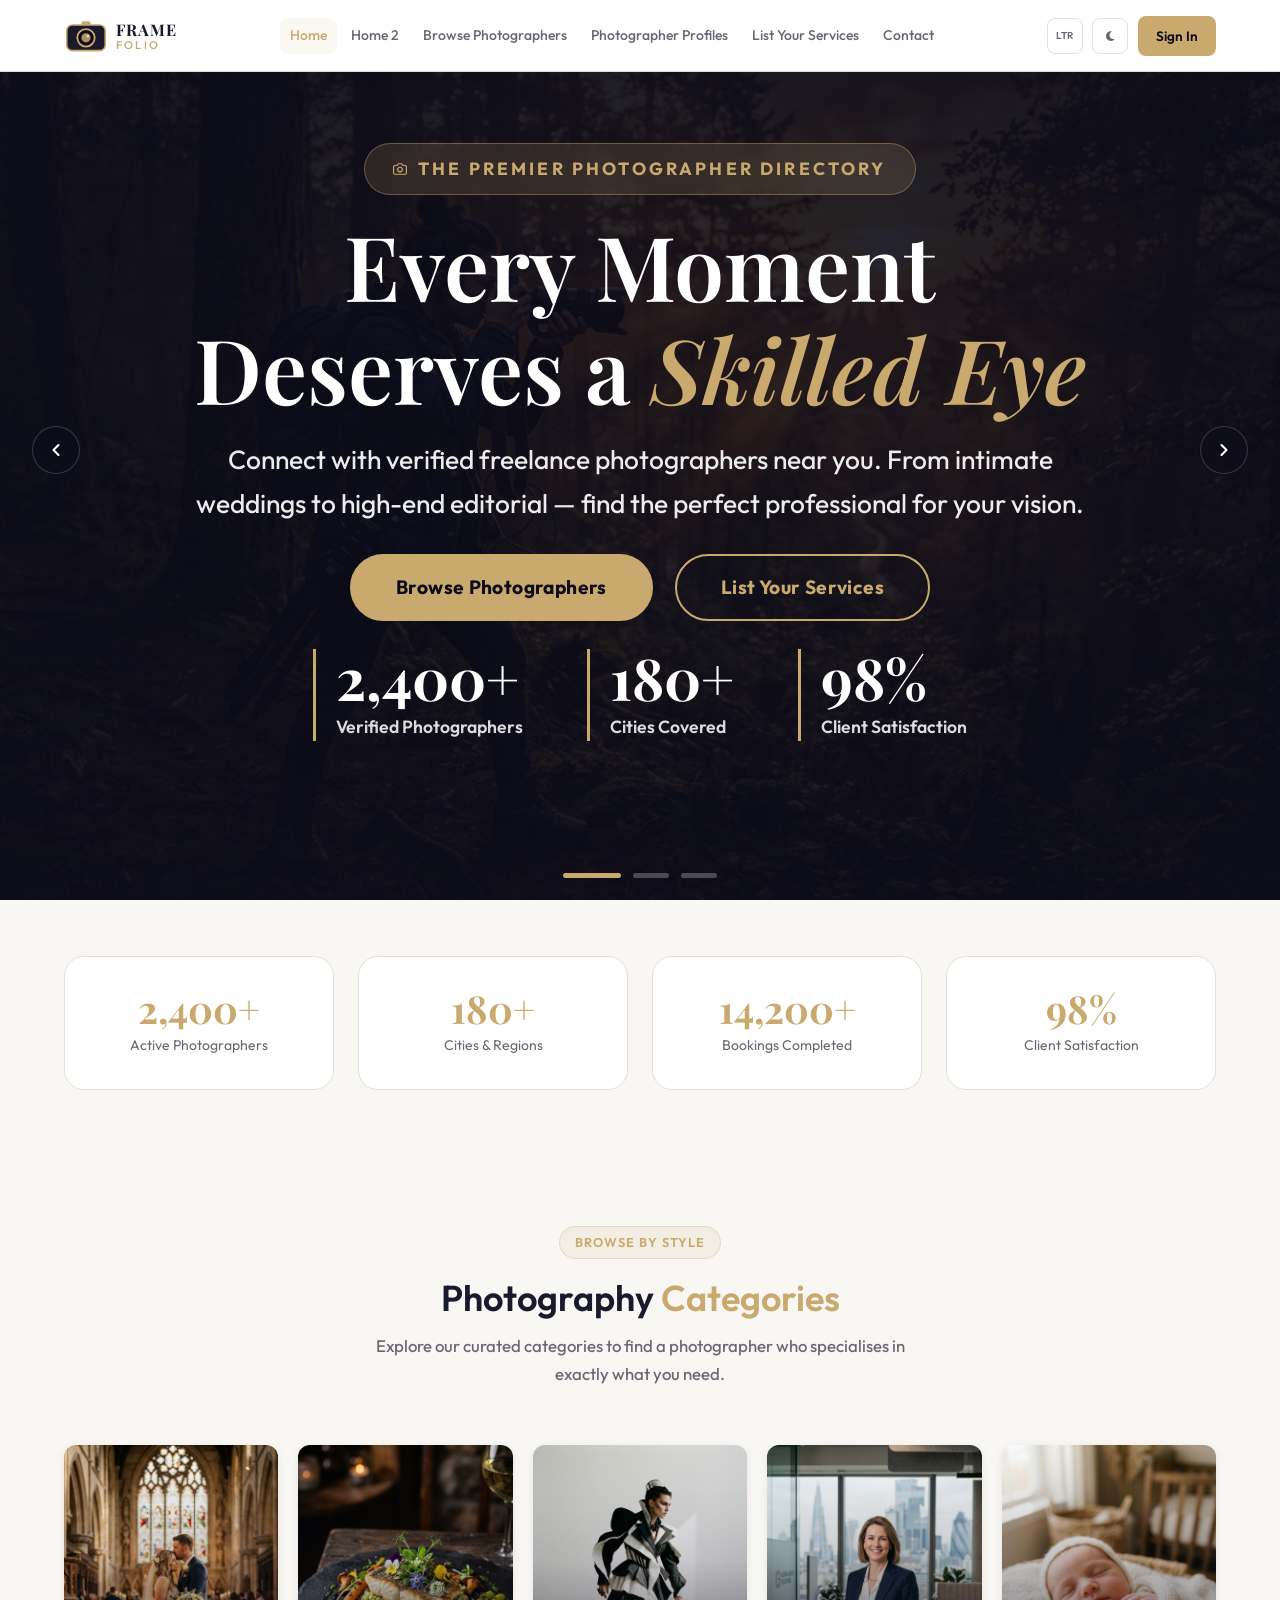
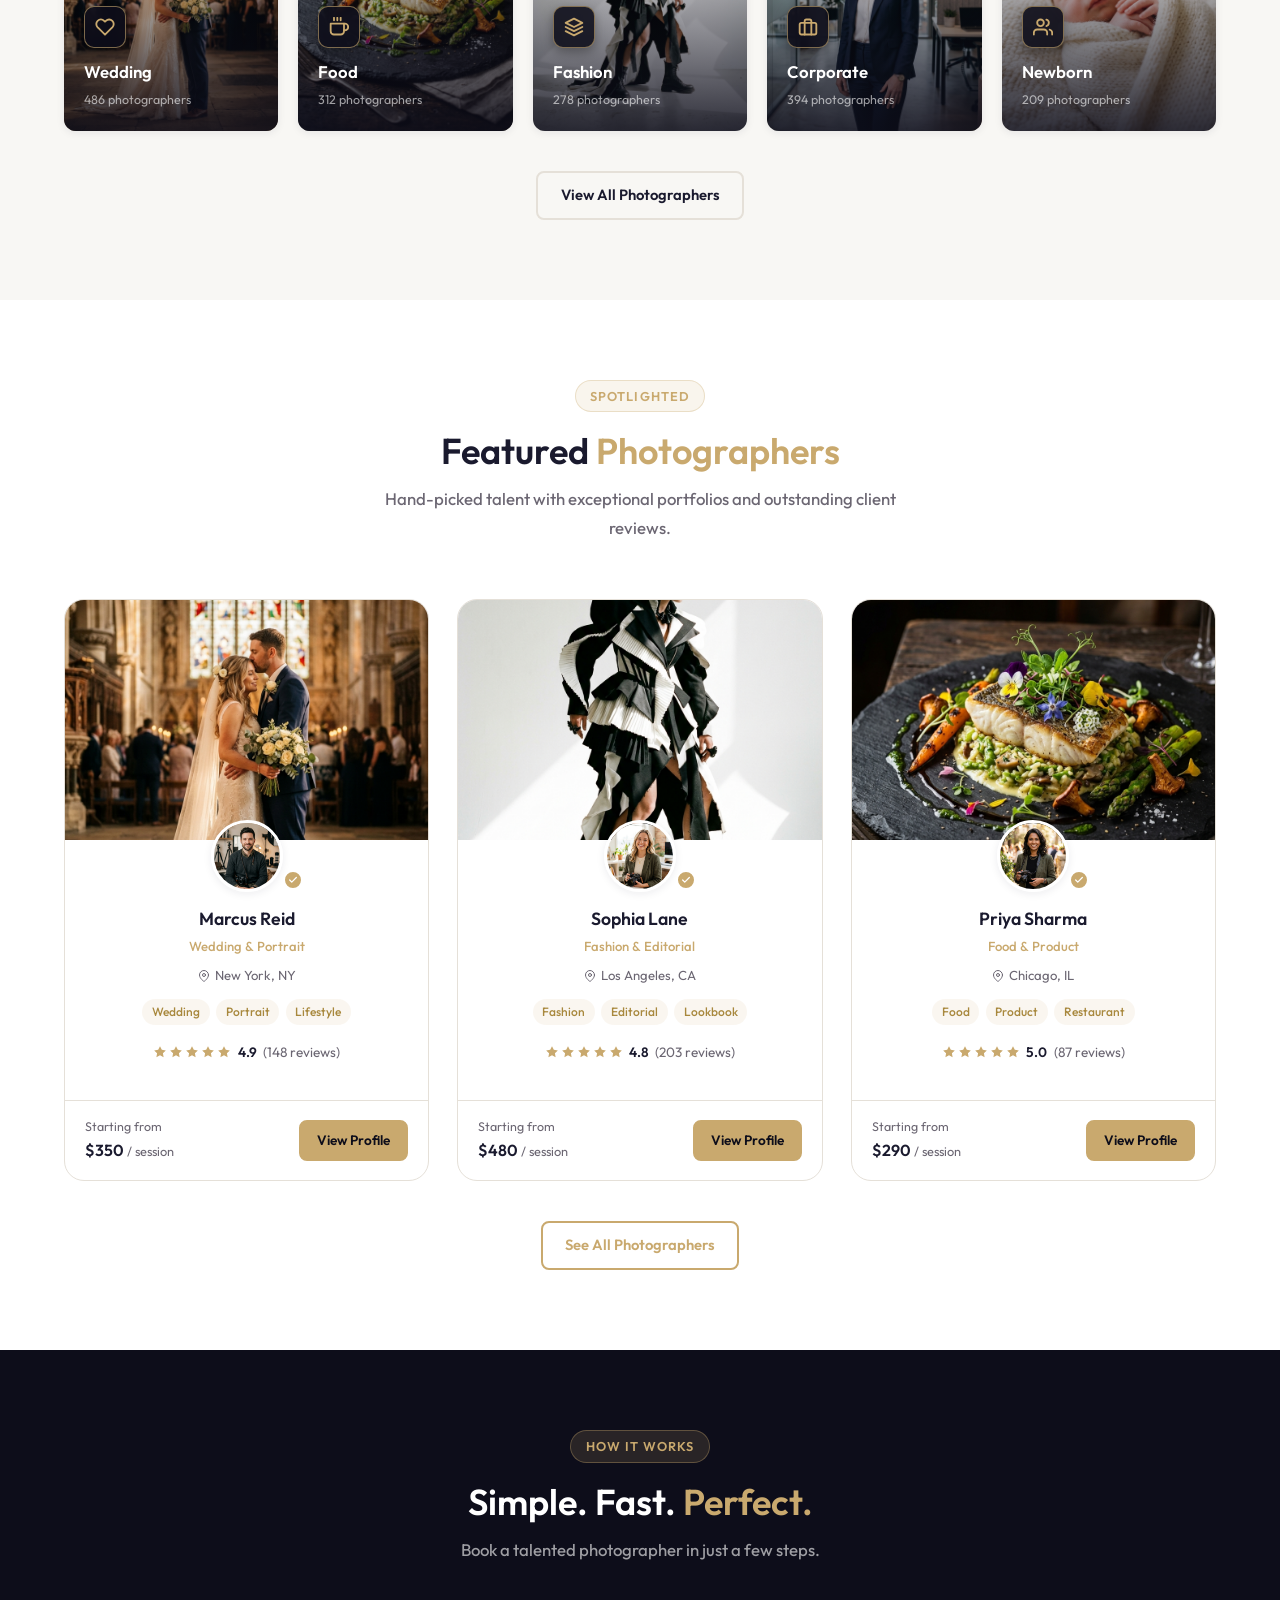
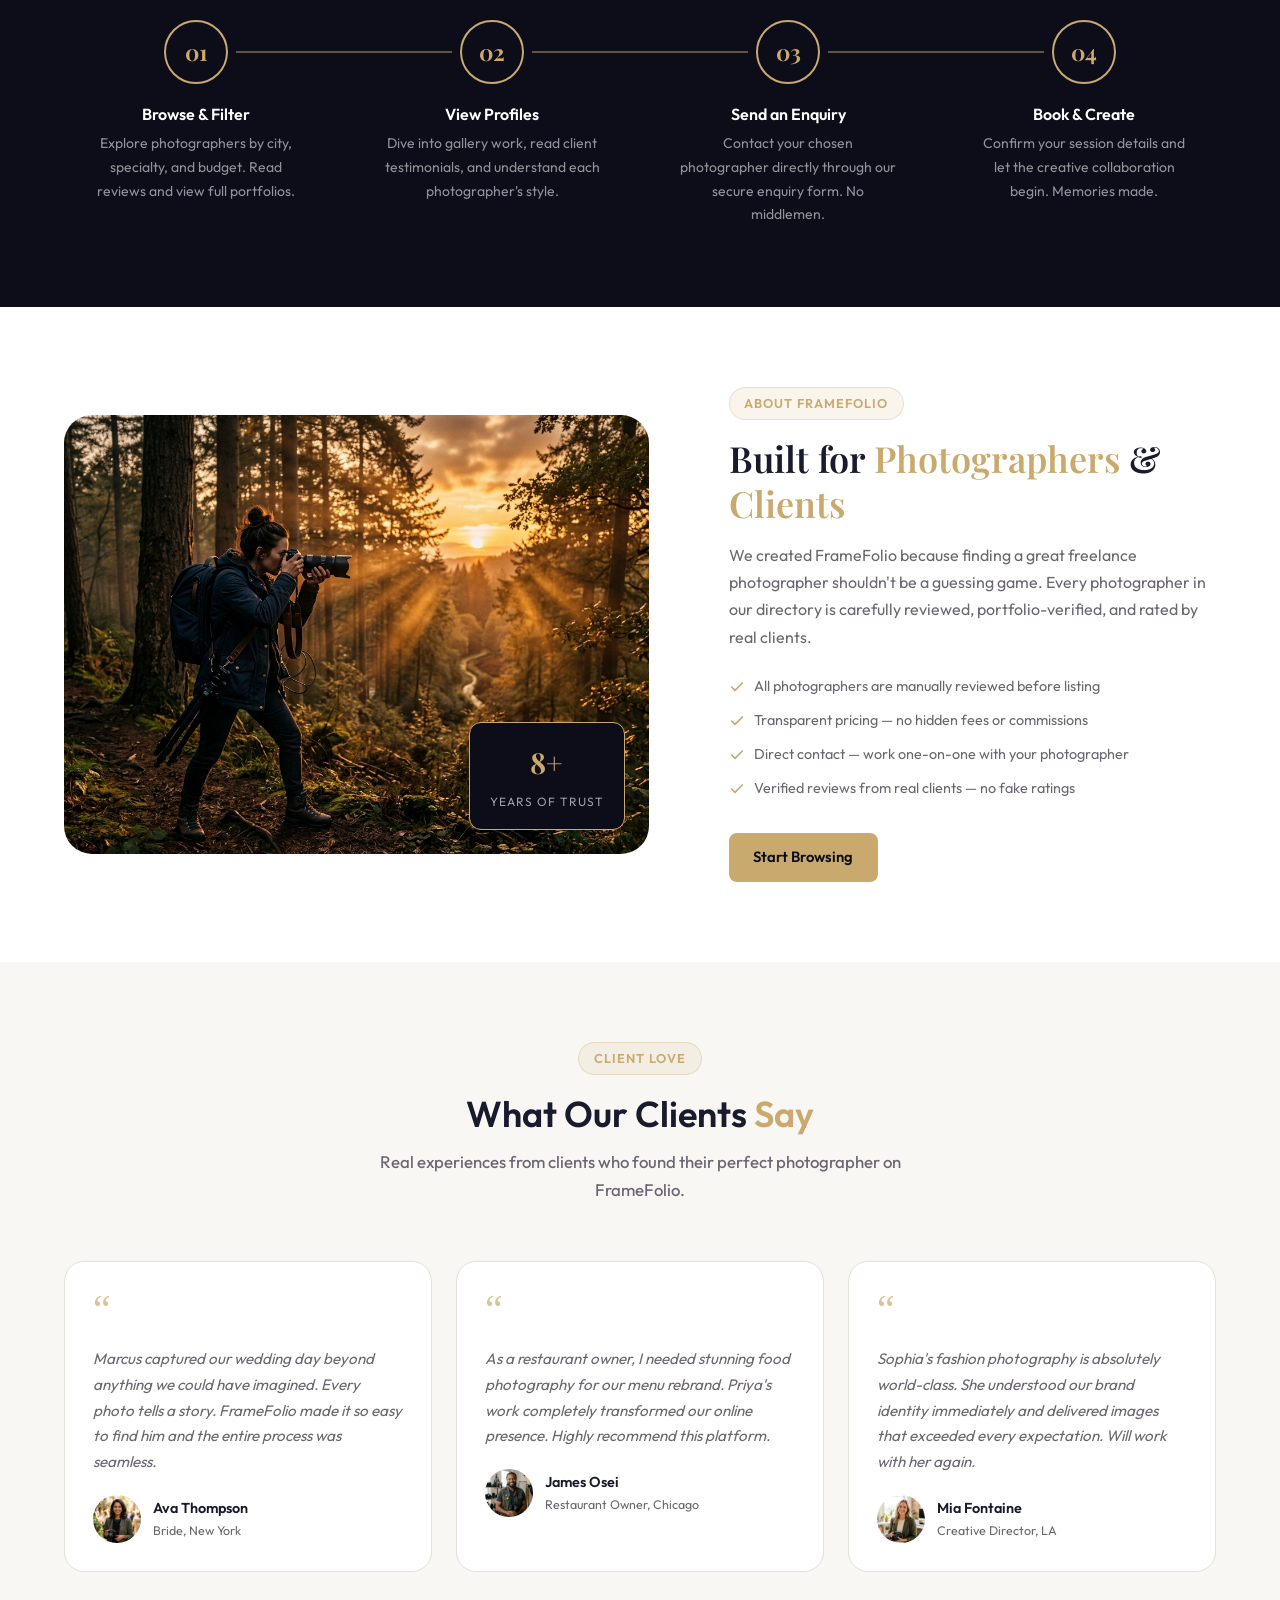
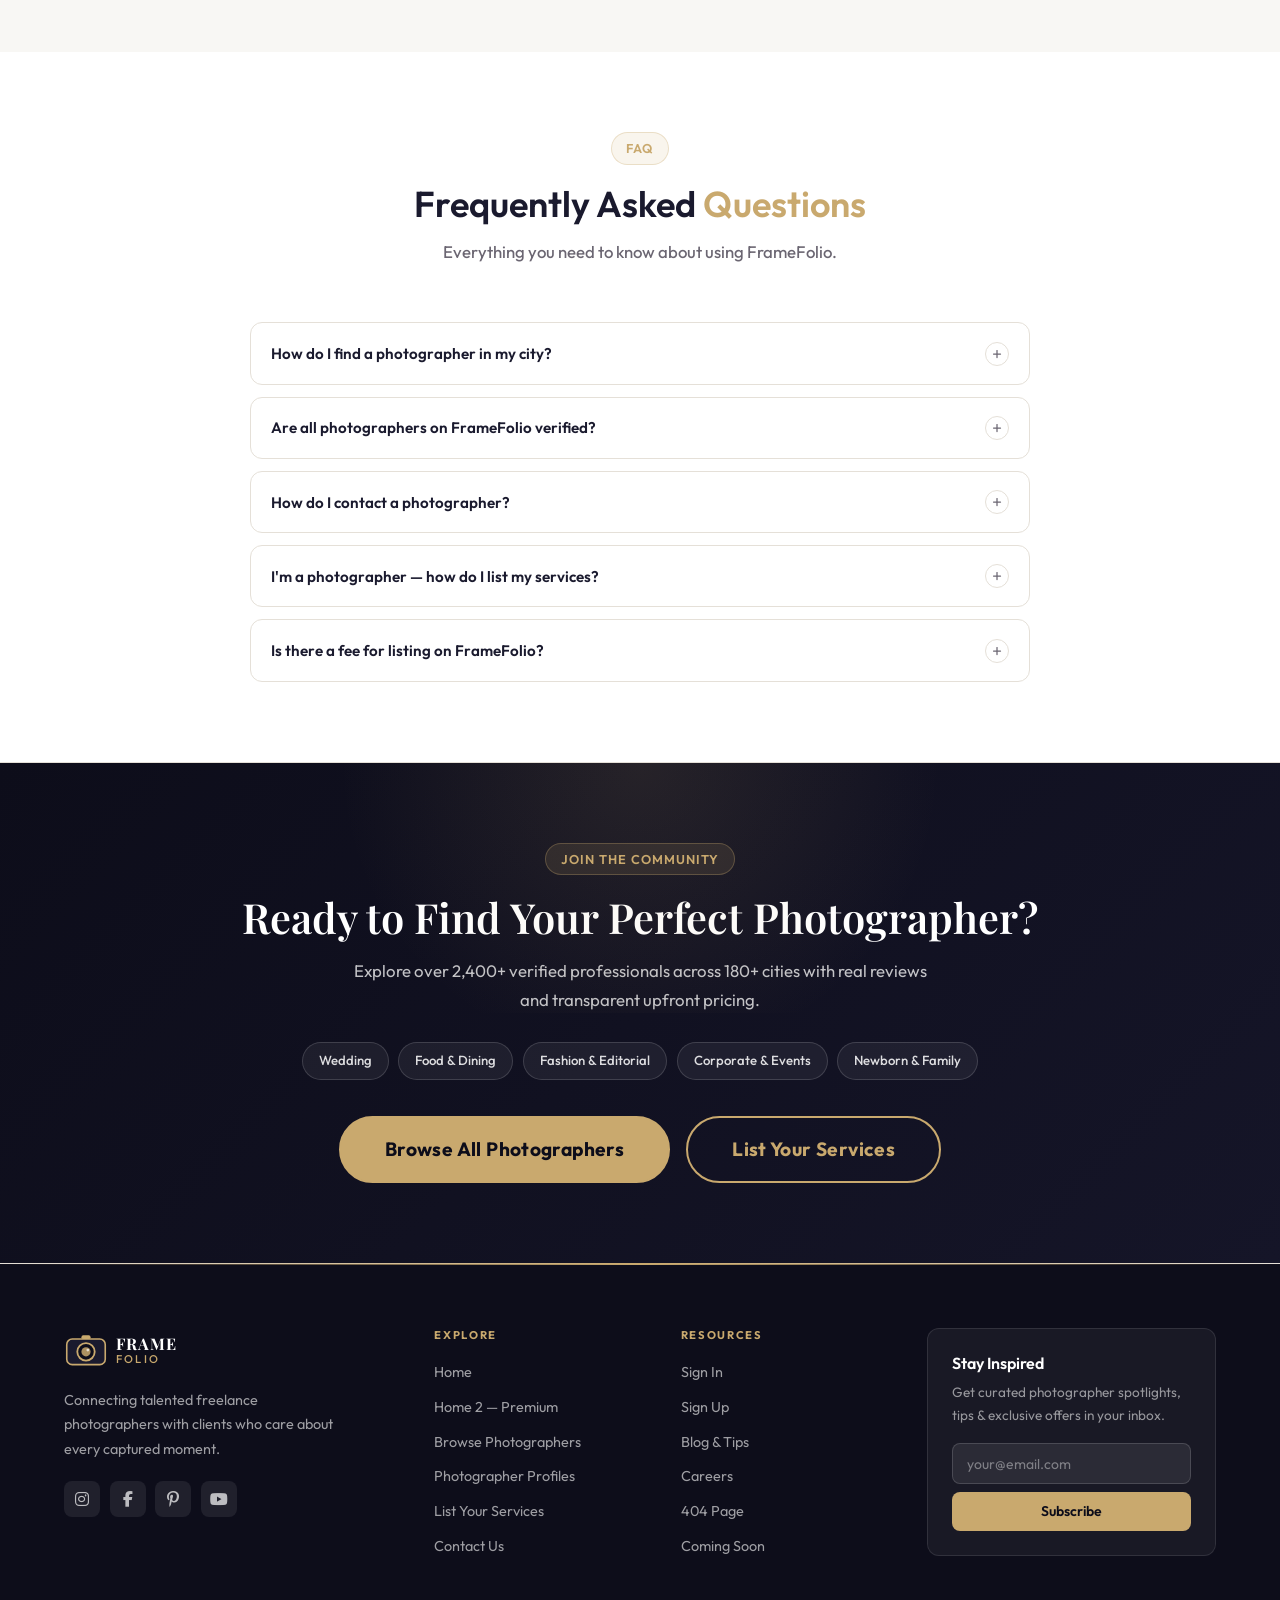
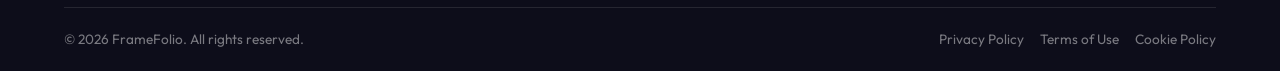
==== commit c916a713: "feat: add banner images, customer reviews slider, and bento grid layout enhancements" ====
--- a/index.html
+++ b/index.html
@@ -6,6 +6,7 @@
   <meta name="description" content="FrameFolio — Discover and hire the best freelance photographers in your city. Browse by specialty: wedding, food, fashion, corporate, and newborn photography.">
   <title>FrameFolio | Freelance Photographer Directory</title>
   <link rel="icon" type="image/svg+xml" href="favicon.svg">
+  <link rel="stylesheet" href="https://cdnjs.cloudflare.com/ajax/libs/font-awesome/6.5.1/css/all.min.css">
   <link rel="stylesheet" href="style.css">
 </head>
 <body>
@@ -136,21 +137,30 @@
 </section>
 
 <!-- ══════════════════════════════════════
-     PARTNER STRIP
-════════════════════════════════════════ -->
-<div class="partner-strip">
-  <div class="container">
-    <p>Trusted by clients from top companies</p>
-    <div class="partner-logos">
-      <span class="partner-logo">Vogue Studios</span>
-      <span class="partner-logo">The Grand Venue</span>
-      <span class="partner-logo">Saveur Kitchen</span>
-      <span class="partner-logo">Harper & Co.</span>
-      <span class="partner-logo">Lumière Events</span>
-      <span class="partner-logo">Pinnacle Brands</span>
-    </div>
-  </div>
-</div>
+     STATS ROW
+════════════════════════════════════════ -->
+<section class="section-sm" style="background:var(--bg-alt);">
+  <div class="container">
+    <div class="stats-row">
+      <div class="stat-card animate-on-scroll">
+        <div class="stat-card-num" data-count="2400" data-suffix="+">2,400+</div>
+        <div class="stat-card-label">Active Photographers</div>
+      </div>
+      <div class="stat-card animate-on-scroll" style="transition-delay:0.08s;">
+        <div class="stat-card-num" data-count="180" data-suffix="+">180+</div>
+        <div class="stat-card-label">Cities & Regions</div>
+      </div>
+      <div class="stat-card animate-on-scroll" style="transition-delay:0.16s;">
+        <div class="stat-card-num" data-count="14200" data-suffix="+">14,200+</div>
+        <div class="stat-card-label">Bookings Completed</div>
+      </div>
+      <div class="stat-card animate-on-scroll" style="transition-delay:0.24s;">
+        <div class="stat-card-num" data-count="98" data-suffix="%">98%</div>
+        <div class="stat-card-label">Client Satisfaction</div>
+      </div>
+    </div>
+  </div>
+</section>
 
 <!-- ══════════════════════════════════════
      PHOTOGRAPHY CATEGORIES
@@ -221,32 +231,6 @@
     </div>
     <div style="text-align:center;margin-top:2.5rem;">
       <a href="browse.html" class="btn btn-secondary">View All Photographers</a>
-    </div>
-  </div>
-</section>
-
-<!-- ══════════════════════════════════════
-     STATS ROW
-════════════════════════════════════════ -->
-<section class="section-sm" style="background:var(--bg-alt);">
-  <div class="container">
-    <div class="stats-row">
-      <div class="stat-card animate-on-scroll">
-        <div class="stat-card-num" data-count="2400" data-suffix="+">2,400+</div>
-        <div class="stat-card-label">Active Photographers</div>
-      </div>
-      <div class="stat-card animate-on-scroll" style="transition-delay:0.08s;">
-        <div class="stat-card-num" data-count="180" data-suffix="+">180+</div>
-        <div class="stat-card-label">Cities & Regions</div>
-      </div>
-      <div class="stat-card animate-on-scroll" style="transition-delay:0.16s;">
-        <div class="stat-card-num" data-count="14200" data-suffix="+">14,200+</div>
-        <div class="stat-card-label">Bookings Completed</div>
-      </div>
-      <div class="stat-card animate-on-scroll" style="transition-delay:0.24s;">
-        <div class="stat-card-num" data-count="98" data-suffix="%">98%</div>
-        <div class="stat-card-label">Client Satisfaction</div>
-      </div>
     </div>
   </div>
 </section>
--- a/style.css
+++ b/style.css
@@ -74,11 +74,16 @@
 ul { list-style: none; }
 main { flex: 1; }
 
-/* ── Container ── */
-.container {
+/* ── Container Alignment Standard ── */
+.container,
+.nav-inner,
+.filters-inner,
+.site-banner-inner {
   max-width: var(--container-w);
-  margin: 0 auto;
-  padding: 0 1.5rem;
+  margin-left: auto;
+  margin-right: auto;
+  padding-left: 1.5rem;
+  padding-right: 1.5rem;
 }
 
 /* ── Typography ── */
@@ -86,7 +91,7 @@
 h1 { font-size: clamp(2rem, 5vw, 3.25rem); }
 h2 { font-size: clamp(1.5rem, 3.5vw, 2.25rem); }
 h3 { font-size: clamp(1.1rem, 2.5vw, 1.5rem); }
-p { font-weight: 400; color: var(--text-muted); line-height: 1.7; }
+p, .paragraph, .lead { font-weight: 450; color: var(--text-muted); line-height: 1.7; }
 
 .serif { font-family: var(--font-serif); }
 .text-primary { color: var(--primary); }
@@ -174,7 +179,7 @@
 }
 .btn-sm { padding: 0.45rem 1rem; font-size: 0.85rem; }
 .btn-lg { padding: 0.85rem 1.8rem; font-size: 1rem; }
-.btn-xl { padding: 1rem 2.2rem; font-size: 1.05rem; }
+.btn-xl { padding: 1.15rem 2.75rem; font-size: 1.2rem; font-weight: 700; border-radius: 50px; line-height: 1.35; letter-spacing: 0.02em; display: inline-flex; align-items: center; justify-content: center; }
 .w-full { width: 100%; }
 
 /* ── Navbar ── */
@@ -184,13 +189,15 @@
   left: 0;
   right: 0;
   z-index: 999;
-  background: transparent;
-  transition: background var(--transition), box-shadow var(--transition);
+  background: var(--bg);
+  border-bottom: 1px solid var(--border);
+  box-shadow: var(--shadow-sm);
+  transition: background var(--transition), box-shadow var(--transition), border-color var(--transition);
   height: var(--navbar-h);
 }
 .navbar.scrolled {
   background: var(--bg);
-  box-shadow: var(--shadow-sm);
+  box-shadow: var(--shadow-md);
 }
 .nav-inner {
   display: flex;
@@ -217,7 +224,13 @@
   color: var(--text);
   letter-spacing: 0.06em;
   font-family: var(--font-serif);
-}
+  transition: color var(--transition);
+}
+
+html.dark .nav-logo-text .brand-top {
+  color: #ffffff;
+}
+
 .nav-logo-text .brand-bottom {
   font-size: 0.7rem;
   font-weight: 500;
@@ -479,8 +492,10 @@
 /* ── Hero — Home 1 (Centered Carousel) ── */
 .hero-home1 {
   position: relative;
-  min-height: 100vh;
+  height: 100vh;
+  max-height: 100vh;
   margin-top: calc(-1 * var(--navbar-h));
+  padding-top: var(--navbar-h);
   display: flex;
   align-items: center;
   justify-content: center;
@@ -540,9 +555,9 @@
 .hero-home1-content {
   position: relative;
   z-index: 2;
-  max-width: 860px;
+  max-width: 980px;
   margin: 0 auto;
-  padding: 1.25rem 1.5rem 2.25rem;
+  padding: 1.5rem 1.5rem 2.5rem;
   text-align: center;
   display: flex;
   flex-direction: column;
@@ -560,27 +575,27 @@
   display: inline-flex;
   align-items: center;
   justify-content: center;
-  gap: 0.5rem;
+  gap: 0.65rem;
   color: var(--secondary);
-  font-size: 0.78rem;
-  font-weight: 600;
-  letter-spacing: 0.14em;
+  font-size: 1.1rem;
+  font-weight: 700;
+  letter-spacing: 0.18em;
   text-transform: uppercase;
-  margin-bottom: 0.85rem;
-  background: rgba(201,169,110,0.12);
-  border: 1px solid rgba(201,169,110,0.25);
-  padding: 0.35rem 0.95rem;
+  margin-bottom: 1.15rem;
+  background: rgba(201,169,110,0.16);
+  border: 1px solid rgba(201,169,110,0.4);
+  padding: 0.65rem 1.75rem;
   border-radius: 50px;
-  backdrop-filter: blur(8px);
+  backdrop-filter: blur(10px);
 }
 .hero-home1-content h1 {
   color: #fff;
   font-family: var(--font-serif);
-  font-size: clamp(1.9rem, 3.8vw, 3.4rem);
-  font-weight: 700;
-  line-height: 1.18;
-  margin: 0 auto 0.85rem;
-  max-width: 800px;
+  font-size: clamp(3.2rem, 7vw, 5.8rem);
+  font-weight: 600;
+  line-height: 1.15;
+  margin: 0 auto 1.15rem;
+  max-width: 1080px;
   text-align: center;
 }
 .hero-home1-content h1 span,
@@ -589,53 +604,53 @@
   font-style: italic;
 }
 .hero-home1-content p {
-  font-size: 1.05rem;
-  color: rgba(255,255,255,0.8);
-  max-width: 620px;
-  margin: 0 auto 1.5rem;
-  font-weight: 400;
-  line-height: 1.55;
+  font-size: clamp(1.35rem, 2.4vw, 1.65rem);
+  color: rgba(255,255,255,0.92);
+  max-width: 920px;
+  margin: 0 auto 1.75rem;
+  font-weight: 450;
+  line-height: 1.68;
   text-align: center;
 }
 .hero-home1-btns {
   display: flex;
-  gap: 0.85rem;
+  gap: 1.4rem;
   flex-wrap: wrap;
   justify-content: center;
   align-items: center;
 }
 .hero-stats {
   display: flex;
-  gap: 2.75rem;
-  margin-top: 1.5rem;
+  gap: 4rem;
+  margin-top: 1.75rem;
   flex-wrap: wrap;
   justify-content: center;
   align-items: center;
 }
 .hero-stat {
   border-left: 3px solid var(--secondary);
-  padding-left: 1rem;
+  padding-left: 1.25rem;
   text-align: left;
 }
 [dir="rtl"] .hero-stat {
   border-left: none;
   border-right: 3px solid var(--secondary);
   padding-left: 0;
-  padding-right: 1rem;
+  padding-right: 1.25rem;
   text-align: right;
 }
 .hero-stat-num {
-  font-size: 1.75rem;
+  font-size: 3.6rem;
   font-weight: 700;
   color: #fff;
   line-height: 1;
   font-family: var(--font-serif);
 }
 .hero-stat-label {
-  font-size: 0.78rem;
-  color: rgba(255,255,255,0.65);
-  margin-top: 0.2rem;
-  font-weight: 400;
+  font-size: 1.1rem;
+  color: rgba(255,255,255,0.85);
+  margin-top: 0.35rem;
+  font-weight: 600;
 }
 
 /* Slider Dots & 5-Second Progress */
@@ -720,19 +735,30 @@
 
 @media (max-height: 750px) {
   .hero-home1 {
-    min-height: max(520px, calc(100vh - var(--navbar-h)));
+    min-height: max(680px, calc(100vh - var(--navbar-h)));
+  }
+  .hero-home1-content .hero-pretitle {
+    font-size: 0.95rem;
+    padding: 0.45rem 1.35rem;
+    margin-bottom: 1.15rem;
   }
   .hero-home1-content h1 {
-    font-size: 2.1rem;
-    margin-bottom: 0.5rem;
+    font-size: clamp(2.5rem, 5vw, 3.4rem);
+    margin-bottom: 1rem;
   }
   .hero-home1-content p {
-    font-size: 0.92rem;
-    margin-bottom: 1.15rem;
+    font-size: clamp(1.1rem, 2vw, 1.3rem);
+    margin-bottom: 1.6rem;
   }
   .hero-stats {
-    margin-top: 1.15rem;
-    gap: 1.75rem;
+    margin-top: 1.5rem;
+    gap: 2.25rem;
+  }
+  .hero-stat-num {
+    font-size: 2.5rem;
+  }
+  .hero-stat-label {
+    font-size: 0.95rem;
   }
   .hero-slider-dots {
     bottom: 0.85rem;
@@ -787,16 +813,32 @@
   padding: 1.25rem;
 }
 .category-card-icon {
-  width: 38px;
-  height: 38px;
-  background: rgba(201,169,110,0.2);
-  border: 1px solid rgba(201,169,110,0.4);
-  border-radius: 8px;
-  display: flex;
-  align-items: center;
-  justify-content: center;
-  margin-bottom: 0.6rem;
+  width: 42px;
+  height: 42px;
+  background: rgba(13, 13, 26, 0.88);
+  border: 1.5px solid rgba(201, 169, 110, 0.6);
+  border-radius: 10px;
+  display: flex;
+  align-items: center;
+  justify-content: center;
+  margin-bottom: 0.65rem;
   color: var(--secondary);
+  backdrop-filter: blur(8px);
+  -webkit-backdrop-filter: blur(8px);
+  box-shadow: 0 4px 12px rgba(0, 0, 0, 0.35);
+  transition: all var(--transition);
+}
+.category-card-icon svg {
+  stroke-width: 2.2px;
+  width: 20px;
+  height: 20px;
+}
+.category-card:hover .category-card-icon {
+  background: var(--secondary);
+  color: var(--primary-dark);
+  border-color: var(--secondary);
+  transform: translateY(-2px) scale(1.05);
+  box-shadow: 0 6px 16px rgba(201, 169, 110, 0.4);
 }
 .category-card-label {
   font-size: 1.05rem;
@@ -830,7 +872,7 @@
 }
 .photographer-card-cover {
   width: 100%;
-  height: 200px;
+  height: 240px;
   background: var(--surface);
   position: relative;
   overflow: hidden;
@@ -1540,7 +1582,7 @@
 .hero-home2-slider {
   position: relative;
   height: 100vh;
-  min-height: 580px;
+  max-height: 100vh;
   overflow: hidden;
   background: var(--primary-dark);
 }
@@ -1570,17 +1612,16 @@
 }
 .hero2-slide-split {
   display: grid;
-  grid-template-columns: 1.05fr 0.95fr;
+  grid-template-columns: 1.25fr 0.75fr;
   width: 100%;
   height: 100%;
-  min-height: 580px;
 }
 .hero2-slide-split .hero2-left {
   background: var(--primary-dark);
   display: flex;
   flex-direction: column;
-  justify-content: flex-start;
-  padding: calc(var(--navbar-h) + 0.5rem) 2.5rem 2rem max(6rem, calc((100vw - var(--container-w)) / 2 + 1.5rem));
+  justify-content: center;
+  padding: calc(var(--navbar-h) + 1.25rem) 2.5rem 2.5rem max(6rem, calc((100vw - var(--container-w)) / 2 + 1.5rem));
   position: relative;
   z-index: 3;
 }
@@ -1593,17 +1634,23 @@
 }
 .hero2-slide-split .hero2-right {
   position: relative;
-  height: calc(100% - var(--navbar-h) - 2rem);
-  margin: calc(var(--navbar-h) + 0.5rem) 3.5rem 1.5rem 1.5rem;
+  height: 450px;
+  max-height: 460px;
+  min-height: 380px;
+  width: 100%;
+  max-width: 540px;
+  margin: calc(var(--navbar-h) + 1rem) 3.5rem 2rem 1.5rem;
   border-radius: var(--radius-xl);
   overflow: hidden;
   box-shadow: 0 24px 50px rgba(0, 0, 0, 0.45);
   border: 1px solid rgba(255, 255, 255, 0.12);
   background: #000;
-  align-self: flex-start;
+  align-self: center;
+  justify-self: end;
 }
 [dir="rtl"] .hero2-slide-split .hero2-right {
-  margin: calc(var(--navbar-h) + 0.5rem) 1.5rem 1.5rem 3.5rem;
+  margin: calc(var(--navbar-h) + 1rem) 1.5rem 2rem 3.5rem;
+  justify-self: start;
 }
 .hero2-slide-split .hero2-right img {
   position: absolute;
@@ -1624,7 +1671,7 @@
   z-index: 2;
 }
 .hero2-slide-split .hero2-content {
-  max-width: 540px;
+  max-width: 820px;
   position: relative;
   z-index: 5;
   opacity: 0;
@@ -1636,37 +1683,52 @@
   transform: translateY(0);
 }
 .hero2-content .hero-pretitle {
-  margin-bottom: 0.65rem;
+  display: inline-flex;
+  align-items: center;
+  gap: 0.7rem;
+  color: var(--secondary);
+  font-size: 1.15rem;
+  font-weight: 700;
+  letter-spacing: 0.18em;
+  text-transform: uppercase;
+  margin-bottom: 1.15rem;
+  background: rgba(201, 169, 110, 0.16);
+  border: 1px solid rgba(201, 169, 110, 0.4);
+  padding: 0.7rem 1.75rem;
+  border-radius: 50px;
+  backdrop-filter: blur(8px);
+  -webkit-backdrop-filter: blur(8px);
 }
 .hero2-content h1 {
   font-family: var(--font-serif);
-  font-size: clamp(2rem, 3.2vw, 3.2rem);
+  font-size: clamp(3.6rem, 7vw, 6rem);
   color: #fff;
-  line-height: 1.15;
-  margin-bottom: 0.85rem;
+  font-weight: 600;
+  line-height: 1.12;
+  margin-bottom: 1.15rem;
 }
 .hero2-content h1 em {
   font-style: italic;
   color: var(--secondary);
 }
 .hero2-content p {
-  color: rgba(255,255,255,0.72);
-  font-size: 0.98rem;
-  line-height: 1.55;
-  margin-bottom: 1.35rem;
-  font-weight: 400;
-  max-width: 520px;
+  color: rgba(255,255,255,0.92);
+  font-size: clamp(1.4rem, 2.4vw, 1.75rem);
+  line-height: 1.7;
+  margin-bottom: 1.75rem;
+  font-weight: 450;
+  max-width: 780px;
 }
 .hero2-content .hero-stats {
   display: flex;
-  gap: 2rem;
-  margin-top: 1.5rem;
+  gap: 4rem;
+  margin-top: 1.75rem;
   flex-wrap: wrap;
   justify-content: flex-start;
 }
 .hero2-btns {
   display: flex;
-  gap: 0.85rem;
+  gap: 1.35rem;
   flex-wrap: wrap;
 }
 .hero2-floating-card {
@@ -1743,11 +1805,11 @@
   .hero-home2-slider,
   .hero2-slide-split {
     height: 100vh;
-    min-height: 520px;
+    min-height: 540px;
   }
   .hero2-slide-split .hero2-left {
-    padding-top: calc(var(--navbar-h) + 0.25rem);
-    padding-bottom: 1.25rem;
+    padding-top: calc(var(--navbar-h) + 0.5rem);
+    padding-bottom: 1.5rem;
     padding-left: max(6rem, calc((100vw - var(--container-w)) / 2 + 1.5rem));
     padding-right: 2rem;
     justify-content: flex-start;
@@ -1757,37 +1819,42 @@
     padding-left: 2rem;
   }
   .hero2-slide-split .hero2-right {
-    height: calc(100% - var(--navbar-h) - 1.5rem);
-    margin: calc(var(--navbar-h) + 0.25rem) 2.25rem 1rem 1rem;
-    align-self: flex-start;
+    height: 400px;
+    max-height: 410px;
+    min-height: 340px;
+    margin: calc(var(--navbar-h) + 0.25rem) 1.5rem 1rem 0;
+    align-self: center;
   }
   [dir="rtl"] .hero2-slide-split .hero2-right {
-    margin: calc(var(--navbar-h) + 0.25rem) 1rem 1rem 2.25rem;
+    margin: calc(var(--navbar-h) + 0.25rem) 0 1rem 1.5rem;
   }
   .hero2-content .hero-pretitle {
-    margin-bottom: 0.4rem;
-    padding: 0.25rem 0.75rem;
-    font-size: 0.72rem;
+    margin-bottom: 0.85rem;
+    padding: 0.45rem 1.35rem;
+    font-size: 0.92rem;
   }
   .hero2-content h1 {
-    font-size: 2.1rem;
-    margin-bottom: 0.5rem;
+    font-size: clamp(2.6rem, 5vw, 3.4rem);
+    margin-bottom: 0.85rem;
   }
   .hero2-content p {
-    font-size: 0.88rem;
-    margin-bottom: 1rem;
-    line-height: 1.45;
+    font-size: clamp(1.1rem, 2vw, 1.35rem);
+    margin-bottom: 1.5rem;
+    line-height: 1.55;
   }
   .hero2-btns .btn {
-    padding: 0.65rem 1.4rem;
-    font-size: 0.9rem;
+    padding: 0.75rem 1.65rem;
+    font-size: 1rem;
   }
   .hero2-content .hero-stats {
-    margin-top: 1rem;
-    gap: 1.5rem;
+    margin-top: 1.5rem;
+    gap: 2rem;
   }
   .hero-stat-num {
-    font-size: 1.4rem;
+    font-size: 2.25rem;
+  }
+  .hero-stat-label {
+    font-size: 0.95rem;
   }
   .hero-home2-slider .hero-slider-dots {
     bottom: 1rem;
@@ -1838,8 +1905,8 @@
 }
 @media (max-width: 576px) {
   .hero2-slide-split .hero2-right {
-    min-height: 320px;
-    height: 320px;
+    min-height: 340px;
+    height: 340px;
   }
   .hero2-floating-card {
     display: none;
@@ -1849,6 +1916,184 @@
   }
   .hero2-content .hero-stats {
     gap: 1.25rem;
+  }
+}
+
+/* ── Home 2 Customer Reviews Slider (3-Slide Auto Switch) ── */
+.home2-reviews-section {
+  background: var(--primary-dark);
+  position: relative;
+  overflow: hidden;
+  border-top: 1px solid var(--border);
+  border-bottom: 1px solid var(--border);
+}
+.home2-reviews-slider {
+  max-width: 920px;
+  margin: 0 auto;
+  position: relative;
+}
+.home2-reviews-track {
+  position: relative;
+  min-height: 300px;
+}
+.home2-review-slide {
+  position: absolute;
+  inset: 0;
+  opacity: 0;
+  visibility: hidden;
+  transform: translateY(14px) scale(0.98);
+  transition: opacity 0.6s cubic-bezier(0.16, 1, 0.3, 1), transform 0.6s cubic-bezier(0.16, 1, 0.3, 1), visibility 0.6s ease;
+  pointer-events: none;
+}
+.home2-review-slide.active {
+  opacity: 1;
+  visibility: visible;
+  transform: translateY(0) scale(1);
+  pointer-events: auto;
+  position: relative;
+}
+.home2-review-card {
+  background: linear-gradient(135deg, rgba(26,26,46,0.95) 0%, rgba(19,19,37,0.95) 100%);
+  border: 1px solid rgba(201,169,110,0.25);
+  border-radius: var(--radius-xl);
+  padding: 3rem 3.5rem;
+  box-shadow: 0 20px 48px rgba(0,0,0,0.4), inset 0 1px 0 rgba(255,255,255,0.08);
+  position: relative;
+  backdrop-filter: blur(16px);
+}
+.home2-review-stars {
+  color: var(--secondary);
+  font-size: 1rem;
+  display: flex;
+  gap: 0.35rem;
+  margin-bottom: 1.25rem;
+}
+.home2-review-quote {
+  font-family: var(--font-serif);
+  font-size: 4rem;
+  color: var(--secondary);
+  opacity: 0.25;
+  position: absolute;
+  top: 1.5rem;
+  right: 2.5rem;
+  line-height: 1;
+  pointer-events: none;
+}
+[dir="rtl"] .home2-review-quote {
+  right: auto;
+  left: 2.5rem;
+}
+.home2-review-text {
+  font-size: clamp(1.15rem, 2vw, 1.4rem);
+  line-height: 1.7;
+  color: rgba(255,255,255,0.92);
+  font-family: var(--font);
+  font-weight: 400;
+  margin-bottom: 2rem;
+  font-style: italic;
+}
+.home2-review-author {
+  display: flex;
+  align-items: center;
+  gap: 1.25rem;
+  flex-wrap: wrap;
+  padding-top: 1.25rem;
+  border-top: 1px solid rgba(255,255,255,0.08);
+}
+.home2-review-avatar {
+  width: 58px;
+  height: 58px;
+  border-radius: 50%;
+  object-fit: cover;
+  border: 2px solid var(--secondary);
+  box-shadow: 0 4px 12px rgba(0,0,0,0.3);
+}
+.home2-review-info {
+  flex: 1;
+}
+.home2-review-name {
+  font-size: 1.1rem;
+  font-weight: 700;
+  color: #fff;
+}
+.home2-review-meta {
+  font-size: 0.85rem;
+  color: var(--secondary);
+  font-weight: 500;
+  margin-top: 0.15rem;
+}
+.home2-review-verified {
+  display: inline-flex;
+  align-items: center;
+  gap: 0.4rem;
+  font-size: 0.8rem;
+  font-weight: 600;
+  color: #22c55e;
+  background: rgba(34,197,94,0.12);
+  border: 1px solid rgba(34,197,94,0.3);
+  padding: 0.35rem 0.85rem;
+  border-radius: 50px;
+}
+.home2-review-controls {
+  display: flex;
+  align-items: center;
+  justify-content: center;
+  gap: 1.5rem;
+  margin-top: 2rem;
+}
+.home2-review-arrow {
+  width: 44px;
+  height: 44px;
+  border-radius: 50%;
+  background: rgba(255,255,255,0.06);
+  border: 1px solid rgba(255,255,255,0.15);
+  color: #fff;
+  display: flex;
+  align-items: center;
+  justify-content: center;
+  cursor: pointer;
+  transition: all 0.25s ease;
+  font-size: 0.9rem;
+}
+.home2-review-arrow:hover {
+  background: var(--secondary);
+  color: var(--primary-dark);
+  border-color: var(--secondary);
+  transform: scale(1.08);
+}
+.home2-review-dots {
+  display: flex;
+  align-items: center;
+  gap: 0.65rem;
+}
+.home2-review-dot {
+  width: 32px;
+  height: 6px;
+  border-radius: 999px;
+  background: rgba(255,255,255,0.2);
+  border: none;
+  cursor: pointer;
+  position: relative;
+  overflow: hidden;
+  transition: width 0.3s ease, background 0.3s ease;
+}
+.home2-review-dot.active {
+  width: 52px;
+  background: rgba(255,255,255,0.3);
+}
+.review-dot-bar {
+  display: block;
+  height: 100%;
+  width: 0%;
+  background: var(--secondary);
+  border-radius: 999px;
+}
+@media (max-width: 768px) {
+  .home2-review-card {
+    padding: 2rem 1.5rem;
+  }
+  .home2-review-text {
+    font-size: 1.05rem;
   }
 }
 
@@ -1888,15 +2133,29 @@
 /* Featured Photographer (Home 2) */
 .featured-photographer {
   display: grid;
-  grid-template-columns: 1fr 1fr;
-  gap: 4rem;
+  grid-template-columns: 0.75fr 1.25fr;
+  gap: 3.5rem;
   align-items: center;
 }
 .featured-photographer-img {
   border-radius: var(--radius-xl);
   overflow: hidden;
-  aspect-ratio: 4/5;
-  position: relative;
+  max-width: 380px;
+  max-height: 440px;
+  width: 100%;
+  aspect-ratio: 3/4;
+  position: relative;
+  justify-self: center;
+}
+@media (max-width: 992px) {
+  .featured-photographer {
+    grid-template-columns: 1fr;
+    gap: 2rem;
+  }
+  .featured-photographer-img {
+    max-width: 340px;
+    max-height: 380px;
+  }
 }
 .featured-photographer-img img { width: 100%; height: 100%; object-fit: cover; }
 .featured-photographer-badge {
@@ -2140,8 +2399,13 @@
    PHOTOGRAPHER PROFILE PAGE
    ══════════════════════════════════════════════════════════ */
 .profile-header {
-  background: var(--primary-dark);
-  padding: calc(var(--navbar-h) + 2rem) 0 2rem;
+  position: relative;
+  background-image: linear-gradient(135deg, rgba(13, 13, 26, 0.88) 0%, rgba(26, 26, 46, 0.78) 60%, rgba(13, 13, 26, 0.92) 100%), url('assets/images/banner_photographer_profile.jpg');
+  background-size: cover;
+  background-position: center center;
+  background-repeat: no-repeat;
+  padding: calc(var(--navbar-h) + 2rem) 0 2.5rem;
+  border-bottom: 1px solid var(--border);
 }
 .profile-header-inner {
   display: grid;
@@ -2428,7 +2692,7 @@
   z-index: 10;
 }
 [dir="rtl"] .auth-topbar {
-  justify-content: flex-start;
+  justify-content: flex-end;
 }
 .auth-toggle-btn {
   width: 36px;
@@ -2547,6 +2811,23 @@
   pointer-events: none;
   user-select: none;
 }
+.error-logo {
+  position: relative;
+  z-index: 10;
+  margin-bottom: 2.25rem;
+}
+.error-logo a {
+  display: inline-flex;
+  align-items: center;
+  gap: 0.65rem;
+  text-decoration: none;
+  cursor: pointer;
+  transition: transform var(--transition), opacity var(--transition);
+}
+.error-logo a:hover {
+  transform: scale(1.05);
+  opacity: 0.95;
+}
 .error-content { position: relative; z-index: 1; }
 .error-icon {
   width: 80px;
@@ -2573,7 +2854,8 @@
   justify-content: center;
   text-align: center;
   padding: 2rem;
-  background: var(--primary-dark);
+  background: var(--bg-alt);
+  color: var(--text);
   position: relative;
   overflow: hidden;
 }
@@ -2581,13 +2863,33 @@
   content: '';
   position: absolute;
   inset: 0;
-  background: radial-gradient(ellipse at center, rgba(201,169,110,0.06) 0%, transparent 70%);
-}
-.coming-soon-logo { display: flex; align-items: center; justify-content: center; gap: 0.5rem; margin-bottom: 2.5rem; }
+  background: radial-gradient(ellipse at center, rgba(201,169,110,0.12) 0%, transparent 70%);
+  pointer-events: none;
+}
+.coming-soon-logo {
+  display: flex;
+  align-items: center;
+  justify-content: center;
+  margin-bottom: 2.5rem;
+  position: relative;
+  z-index: 10;
+}
+.coming-soon-logo a {
+  display: inline-flex;
+  align-items: center;
+  gap: 0.75rem;
+  text-decoration: none;
+  cursor: pointer;
+  transition: transform var(--transition), opacity var(--transition);
+}
+.coming-soon-logo a:hover {
+  transform: scale(1.05);
+  opacity: 0.95;
+}
 .coming-soon-content { position: relative; z-index: 1; max-width: 600px; }
-.coming-soon-content h1 { color: #fff; font-family: var(--font-serif); font-size: clamp(2rem, 5vw, 3.5rem); margin-bottom: 1rem; }
+.coming-soon-content h1 { color: var(--text); font-family: var(--font-serif); font-size: clamp(2rem, 5vw, 3.5rem); margin-bottom: 1rem; }
 .coming-soon-content h1 span { color: var(--secondary); }
-.coming-soon-content p { color: rgba(255,255,255,0.6); font-size: 1.05rem; margin-bottom: 2.5rem; font-weight: 400; }
+.coming-soon-content p { color: var(--text-muted); font-size: 1.05rem; margin-bottom: 2.5rem; font-weight: 400; }
 .countdown {
   display: flex;
   gap: 1.5rem;
@@ -2602,35 +2904,41 @@
   font-weight: 700;
   color: var(--secondary);
   font-family: var(--font-serif);
-  background: rgba(201,169,110,0.08);
-  border: 1px solid rgba(201,169,110,0.25);
+  background: var(--bg-card);
+  border: 1px solid var(--border);
   border-radius: var(--radius-md);
   padding: 0.5rem 1rem;
   min-width: 80px;
-}
-.countdown-label { font-size: 0.72rem; color: rgba(255,255,255,0.4); text-transform: uppercase; letter-spacing: 0.1em; margin-top: 0.4rem; display: block; font-weight: 600; }
+  box-shadow: var(--shadow-sm);
+}
+.countdown-label { font-size: 0.72rem; color: var(--text-muted); text-transform: uppercase; letter-spacing: 0.1em; margin-top: 0.4rem; display: block; font-weight: 600; }
 .coming-soon-form { display: flex; gap: 0.6rem; max-width: 400px; margin: 0 auto; width: 100%; }
 .coming-soon-form input {
   flex: 1;
   padding: 0.7rem 1rem;
   border-radius: var(--radius-sm);
-  border: 1px solid rgba(255,255,255,0.2);
-  background: rgba(255,255,255,0.08);
-  color: #fff;
+  border: 1px solid var(--border);
+  background: var(--bg-card);
+  color: var(--text);
   font-size: 0.9rem;
   font-family: var(--font);
   outline: none;
   transition: border var(--transition);
 }
-.coming-soon-form input::placeholder { color: rgba(255,255,255,0.35); }
+.coming-soon-form input::placeholder { color: var(--text-light); }
 .coming-soon-form input:focus { border-color: var(--secondary); }
 .coming-soon-topbar {
-  position: fixed;
-  top: 1rem;
+  position: absolute;
+  top: 1.25rem;
   right: 1.25rem;
+  left: auto;
   display: flex;
   gap: 0.5rem;
   z-index: 99;
+}
+[dir="rtl"] .coming-soon-topbar {
+  right: auto;
+  left: 1.25rem;
 }
 
 /* ══════════════════════════════════════════════════════════
@@ -2864,25 +3172,25 @@
 }
 .live-map-overlay-card {
   position: absolute;
-  top: 1.5rem;
-  left: 1.5rem;
-  max-width: 320px;
-  background: rgba(13, 13, 26, 0.88);
-  backdrop-filter: blur(14px);
-  -webkit-backdrop-filter: blur(14px);
-  border: 1px solid rgba(201, 169, 110, 0.35);
+  top: 1.25rem;
+  left: 1.25rem;
+  max-width: 330px;
+  background: rgba(13, 13, 26, 0.95);
+  backdrop-filter: blur(16px);
+  -webkit-backdrop-filter: blur(16px);
+  border: 1px solid rgba(201, 169, 110, 0.4);
   border-radius: var(--radius-md);
-  padding: 1.25rem 1.35rem;
-  box-shadow: 0 16px 36px rgba(0, 0, 0, 0.4);
+  padding: 1.35rem 1.4rem;
+  box-shadow: 0 16px 40px rgba(0, 0, 0, 0.5);
   color: #fff;
-  z-index: 10;
+  z-index: 20;
   transition: transform var(--transition);
 }
 html:not(.dark) .live-map-overlay-card {
-  background: rgba(255, 255, 255, 0.94);
+  background: rgba(255, 255, 255, 0.97);
   border: 1px solid rgba(201, 169, 110, 0.45);
   color: var(--text);
-  box-shadow: 0 16px 36px rgba(0, 0, 0, 0.12);
+  box-shadow: 0 16px 40px rgba(0, 0, 0, 0.16);
 }
 [dir="rtl"] .live-map-overlay-card {
   left: auto;
@@ -3088,8 +3396,16 @@
 /* ══════════════════════════════════════════════════════════
    RESPONSIVE — 360px
    ══════════════════════════════════════════════════════════ */
+@media (max-width: 768px) {
+  .container,
+  .nav-inner,
+  .filters-inner,
+  .site-banner-inner {
+    padding-left: 1rem;
+    padding-right: 1rem;
+  }
+}
 @media (max-width: 400px) {
-  .container { padding: 0 1rem; }
   .how-steps { grid-template-columns: 1fr; }
   .categories-grid { grid-template-columns: 1fr; }
   .browse-grid { grid-template-columns: 1fr; }
@@ -3105,3 +3421,238 @@
   .countdown { gap: 0.75rem; }
   .countdown-num { min-width: 60px; font-size: 1.75rem; }
 }
+
+/* ══════════════════════════════════════════════════════════
+   TOP ANNOUNCEMENT / PROMO BANNER SECTION
+   ══════════════════════════════════════════════════════════ */
+.site-banner-section {
+  position: relative;
+  background: linear-gradient(135deg, #131325 0%, #201e38 50%, #1a1a2e 100%);
+  border-bottom: 1px solid rgba(201, 169, 110, 0.35);
+  box-shadow: 0 4px 20px rgba(0, 0, 0, 0.25);
+  color: #f0ece4;
+  overflow: hidden;
+  z-index: 90;
+  transition: all 0.35s cubic-bezier(0.4, 0, 0.2, 1);
+}
+
+html:not(.dark) .site-banner-section {
+  background: linear-gradient(135deg, #1a1a2e 0%, #292542 50%, #1e1b33 100%);
+  color: #f8f6f0;
+}
+
+.site-banner-inner {
+  display: flex;
+  align-items: center;
+  justify-content: space-between;
+  gap: 1.25rem;
+  padding: 0.7rem 0;
+  font-size: 0.88rem;
+}
+
+.site-banner-left {
+  display: flex;
+  align-items: center;
+  gap: 0.85rem;
+  flex: 1;
+  min-width: 0;
+}
+
+.site-banner-badge {
+  display: inline-flex;
+  align-items: center;
+  gap: 0.4rem;
+  background: linear-gradient(135deg, var(--secondary), var(--secondary-dark));
+  color: #0d0d1a;
+  font-weight: 700;
+  font-size: 0.72rem;
+  text-transform: uppercase;
+  letter-spacing: 0.06em;
+  padding: 0.28rem 0.7rem;
+  border-radius: 50px;
+  flex-shrink: 0;
+  box-shadow: 0 2px 8px rgba(201, 169, 110, 0.35);
+}
+
+.site-banner-text {
+  font-weight: 500;
+  color: rgba(255, 255, 255, 0.92);
+  line-height: 1.4;
+  white-space: nowrap;
+  overflow: hidden;
+  text-overflow: ellipsis;
+}
+
+.site-banner-text strong {
+  color: var(--secondary);
+  font-weight: 700;
+}
+
+.site-banner-right {
+  display: flex;
+  align-items: center;
+  gap: 0.85rem;
+  flex-shrink: 0;
+}
+
+.site-banner-btn {
+  display: inline-flex;
+  align-items: center;
+  gap: 0.4rem;
+  padding: 0.35rem 0.9rem;
+  border-radius: 50px;
+  background: rgba(201, 169, 110, 0.15);
+  border: 1px solid rgba(201, 169, 110, 0.4);
+  color: var(--secondary);
+  font-size: 0.8rem;
+  font-weight: 600;
+  text-decoration: none;
+  transition: all 0.25s ease;
+}
+
+.site-banner-btn:hover {
+  background: var(--secondary);
+  color: #0d0d1a;
+  border-color: var(--secondary);
+  transform: translateY(-1px);
+  box-shadow: 0 4px 12px rgba(201, 169, 110, 0.3);
+}
+
+.site-banner-close {
+  display: inline-flex;
+  align-items: center;
+  justify-content: center;
+  width: 28px;
+  height: 28px;
+  border-radius: 50%;
+  background: rgba(255, 255, 255, 0.08);
+  border: 1px solid rgba(255, 255, 255, 0.15);
+  color: rgba(255, 255, 255, 0.7);
+  cursor: pointer;
+  transition: all 0.2s ease;
+}
+
+.site-banner-close:hover {
+  background: rgba(255, 255, 255, 0.2);
+  color: #fff;
+  transform: scale(1.08);
+}
+
+@media (max-width: 880px) {
+  .site-banner-inner {
+    flex-wrap: wrap;
+    padding: 0.6rem 0;
+    gap: 0.5rem;
+  }
+  .site-banner-left {
+    width: 100%;
+  }
+  .site-banner-text {
+    white-space: normal;
+    font-size: 0.82rem;
+  }
+  .site-banner-right {
+    width: 100%;
+    justify-content: space-between;
+  }
+}
+
+/* ══════════════════════════════════════════════════════════
+   HERO BANNER IMAGES FOR INNER PAGES
+   ══════════════════════════════════════════════════════════ */
+.page-hero-banner {
+  position: relative;
+  width: 100%;
+  min-height: 440px;
+  display: flex;
+  align-items: center;
+  justify-content: center;
+  background-size: cover;
+  background-position: center center;
+  background-repeat: no-repeat;
+  color: #ffffff;
+  padding: 6rem 0 5.5rem;
+  overflow: hidden;
+  border-bottom: 1px solid rgba(201, 169, 110, 0.25);
+  box-shadow: inset 0 -30px 40px rgba(0, 0, 0, 0.5);
+}
+
+.page-hero-banner::before {
+  content: '';
+  position: absolute;
+  inset: 0;
+  background: linear-gradient(135deg, rgba(13, 13, 26, 0.88) 0%, rgba(26, 26, 46, 0.76) 55%, rgba(13, 13, 26, 0.92) 100%);
+  z-index: 1;
+}
+
+.page-hero-banner .container {
+  position: relative;
+  z-index: 2;
+  text-align: center;
+}
+
+.page-hero-banner-content {
+  max-width: 720px;
+  margin: 0 auto;
+  display: flex;
+  flex-direction: column;
+  align-items: center;
+  text-align: center;
+}
+
+.page-hero-badge {
+  display: inline-flex;
+  align-items: center;
+  gap: 0.4rem;
+  background: rgba(201, 169, 110, 0.18);
+  border: 1px solid rgba(201, 169, 110, 0.45);
+  color: var(--secondary-light);
+  font-size: 0.76rem;
+  font-weight: 700;
+  text-transform: uppercase;
+  letter-spacing: 0.08em;
+  padding: 0.32rem 0.85rem;
+  border-radius: 50px;
+  margin: 0 auto 0.85rem;
+  backdrop-filter: blur(8px);
+  -webkit-backdrop-filter: blur(8px);
+}
+
+.page-hero-banner h1 {
+  font-family: var(--font-serif);
+  font-size: clamp(2.1rem, 3.8vw, 2.85rem);
+  font-weight: 700;
+  line-height: 1.25;
+  color: #ffffff;
+  margin-bottom: 0.65rem;
+  text-shadow: 0 3px 12px rgba(0,0,0,0.6);
+  text-align: center;
+}
+
+.page-hero-banner p {
+  font-size: 1.05rem;
+  color: rgba(255, 255, 255, 0.88);
+  line-height: 1.6;
+  margin: 0 auto;
+  max-width: 620px;
+  text-shadow: 0 2px 8px rgba(0,0,0,0.5);
+  text-align: center;
+}
+
+/* Page Specific Hero Banner Backgrounds */
+.hero-browse-banner {
+  background-image: url('assets/images/banner_browse_photographers.jpg');
+}
+
+.hero-profile-banner {
+  background-image: url('assets/images/banner_photographer_profile.jpg');
+}
+
+.hero-services-banner {
+  background-image: url('assets/images/banner_list_services.jpg');
+}
+
+.hero-contact-banner {
+  background-image: url('assets/images/banner_contact_page.jpg');
+}
+
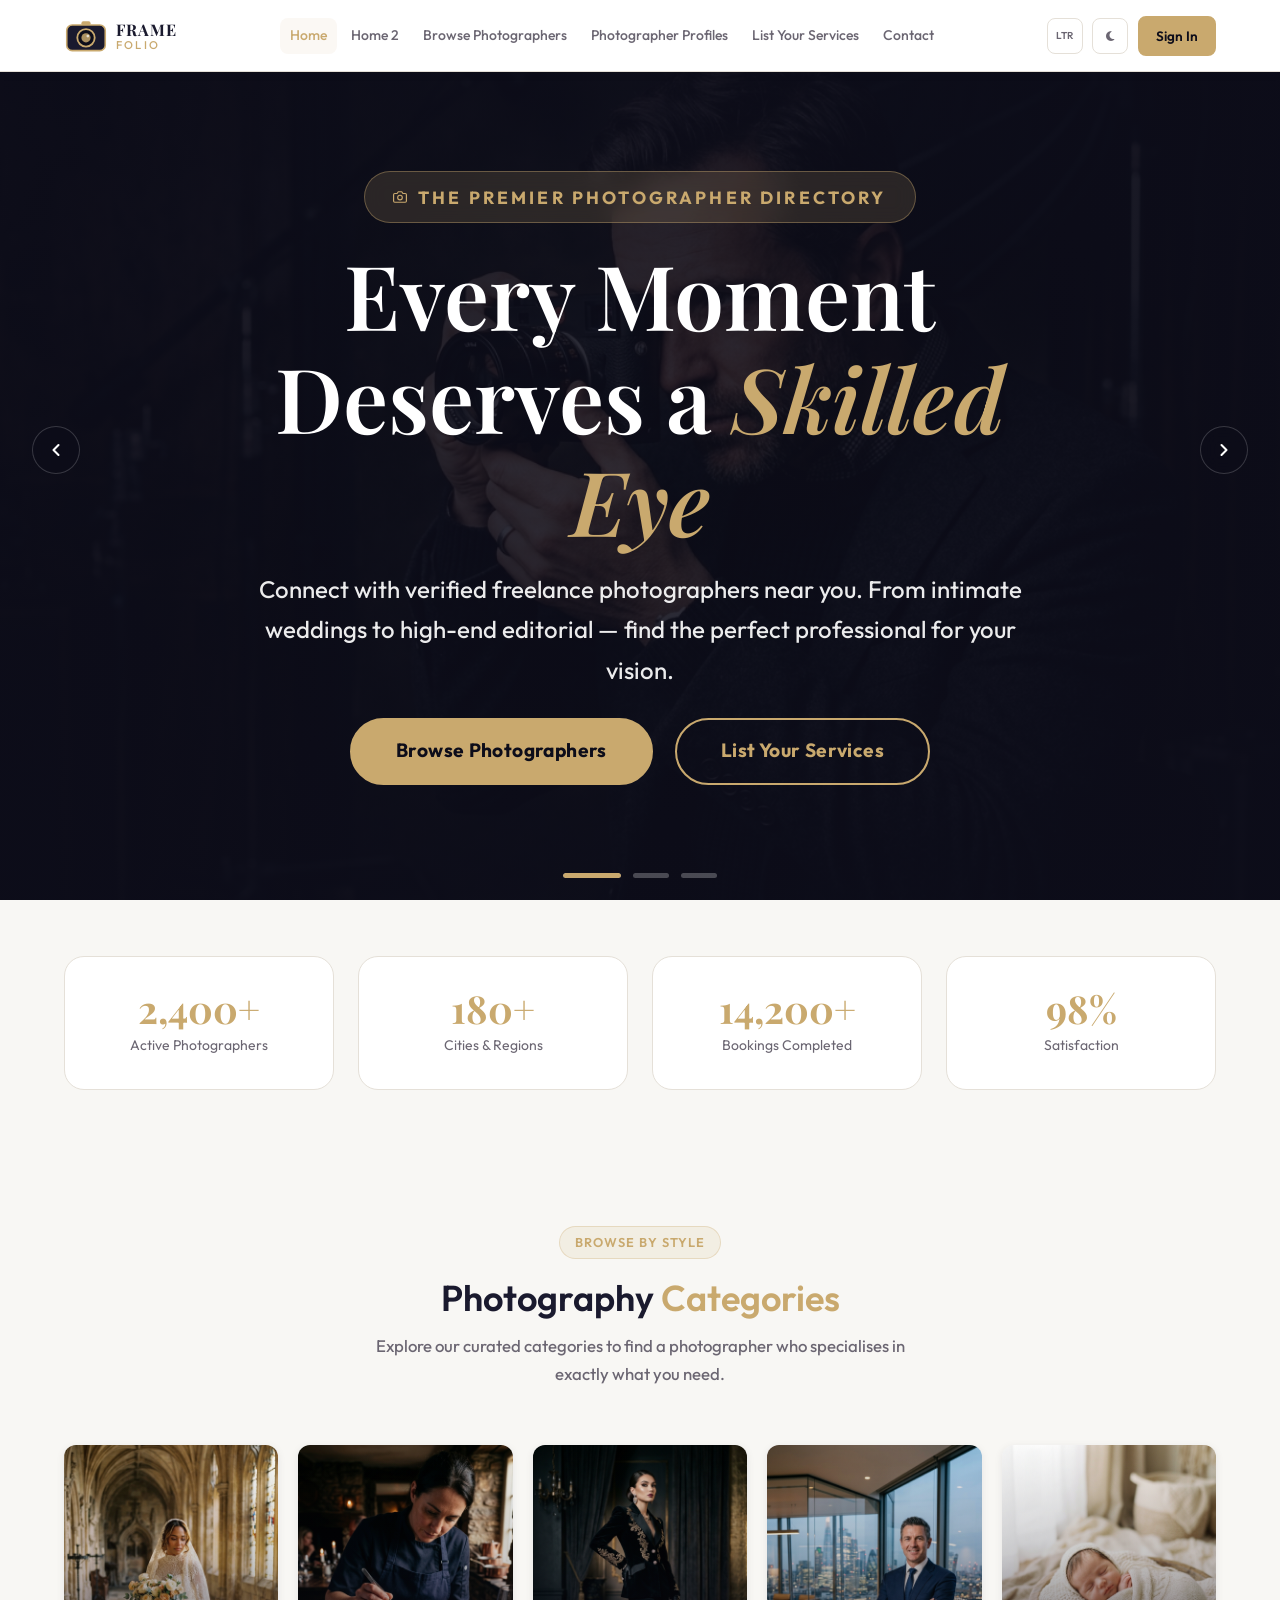
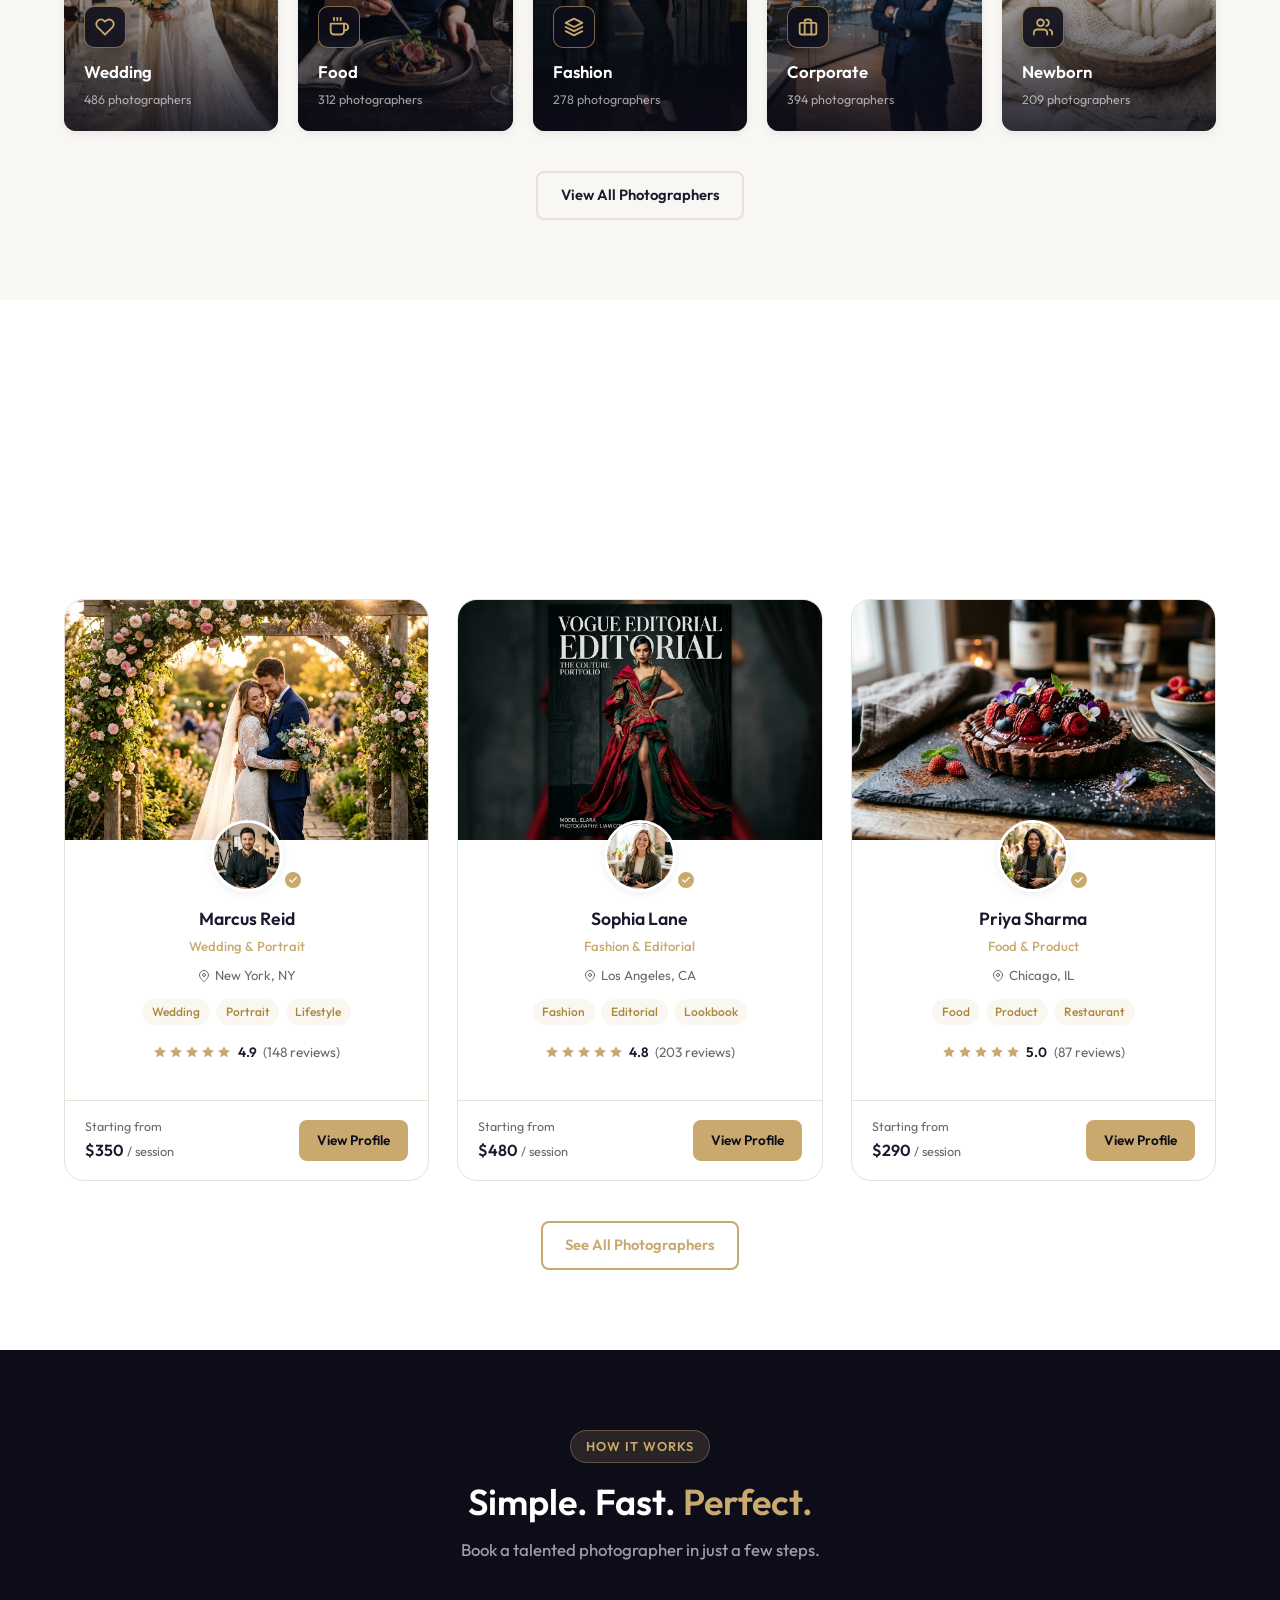
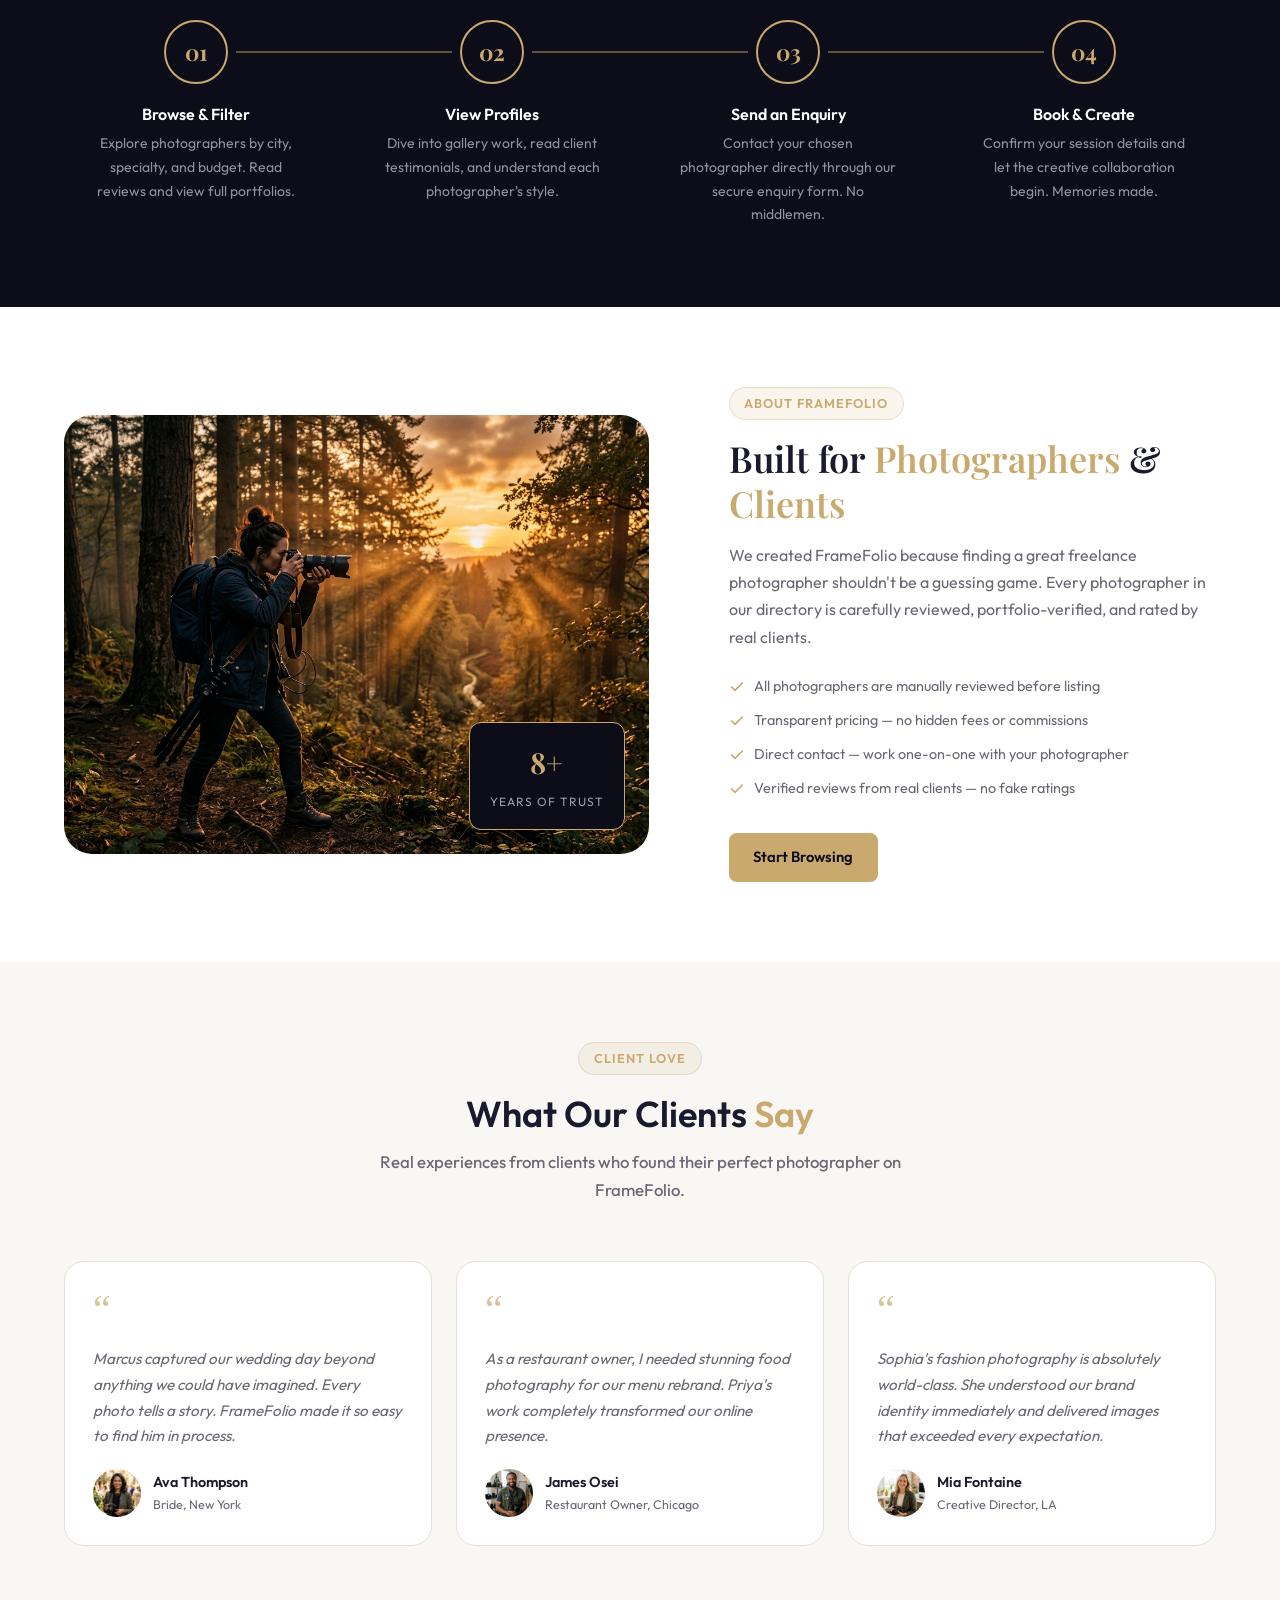
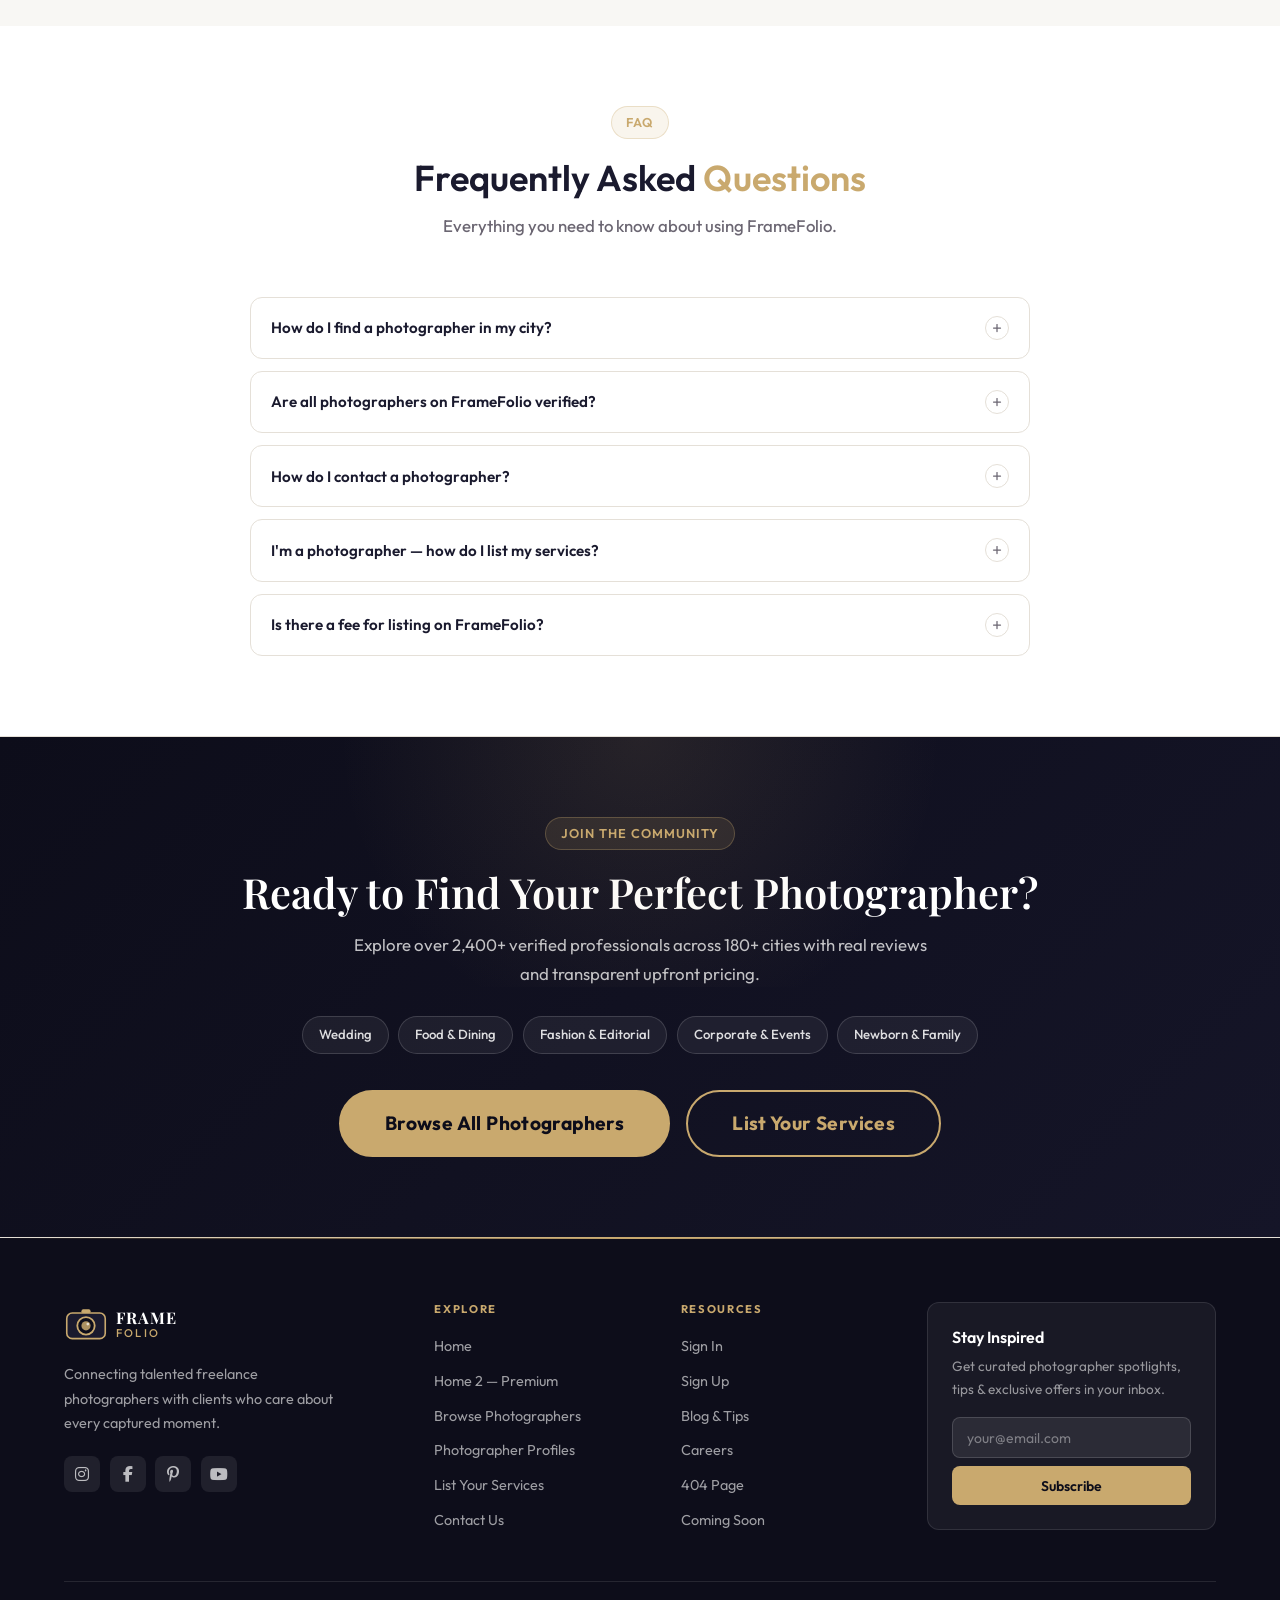
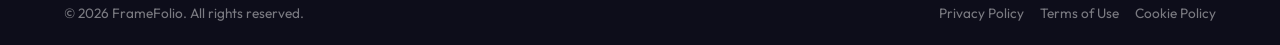
==== commit a46f6dc5: "feat: add image assets and update page layouts and filters" ====
--- a/index.html
+++ b/index.html
@@ -24,7 +24,7 @@
   <div class="hero-slides-wrapper">
     <!-- Slide 1: Premier Directory -->
     <div class="hero-slide active" data-slide="0">
-      <div class="hero-slide-bg" style="background-image: url('assets/images/hero_photographer_main_1790358484541.jpg'); background-position: center 30%;"></div>
+      <div class="hero-slide-bg" style="background-image: url('assets/images/hero_slide1_premier.jpg'); background-position: center 30%;"></div>
       <div class="hero-home1-overlay"></div>
       <div class="hero-home1-content container">
         <div class="hero-pretitle">
@@ -37,26 +37,13 @@
           <a href="browse.html" class="btn btn-primary btn-xl">Browse Photographers</a>
           <a href="list-services.html" class="btn btn-outline btn-xl">List Your Services</a>
         </div>
-        <div class="hero-stats">
-          <div class="hero-stat">
-            <div class="hero-stat-num" data-count="2400" data-suffix="+">2,400+</div>
-            <div class="hero-stat-label">Verified Photographers</div>
-          </div>
-          <div class="hero-stat">
-            <div class="hero-stat-num" data-count="180" data-suffix="+">180+</div>
-            <div class="hero-stat-label">Cities Covered</div>
-          </div>
-          <div class="hero-stat">
-            <div class="hero-stat-num" data-count="98" data-suffix="%">98%</div>
-            <div class="hero-stat-label">Client Satisfaction</div>
-          </div>
-        </div>
+
       </div>
     </div>
 
     <!-- Slide 2: Wedding & Emotion -->
     <div class="hero-slide" data-slide="1">
-      <div class="hero-slide-bg" style="background-image: url('assets/images/category_wedding_1790358499443.jpg'); background-position: center 35%;"></div>
+      <div class="hero-slide-bg" style="background-image: url('assets/images/hero_slide2_wedding.jpg'); background-position: center 35%;"></div>
       <div class="hero-home1-overlay"></div>
       <div class="hero-home1-content container">
         <div class="hero-pretitle">
@@ -69,31 +56,18 @@
           <a href="browse.html?specialty=wedding" class="btn btn-primary btn-xl">Find Wedding Artists</a>
           <a href="browse.html" class="btn btn-outline btn-xl">Explore Portfolios</a>
         </div>
-        <div class="hero-stats">
-          <div class="hero-stat">
-            <div class="hero-stat-num" data-count="480" data-suffix="+">480+</div>
-            <div class="hero-stat-label">Wedding Specialists</div>
-          </div>
-          <div class="hero-stat">
-            <div class="hero-stat-num" data-count="15000" data-suffix="+">15,000+</div>
-            <div class="hero-stat-label">Moments Captured</div>
-          </div>
-          <div class="hero-stat">
-            <div class="hero-stat-num" data-count="99" data-suffix="%">99%</div>
-            <div class="hero-stat-label">5-Star Love Notes</div>
-          </div>
-        </div>
+
       </div>
     </div>
 
     <!-- Slide 3: Editorial & Commercial -->
     <div class="hero-slide" data-slide="2">
-      <div class="hero-slide-bg" style="background-image: url('assets/images/category_fashion_1790358549389.jpg'); background-position: center 25%;"></div>
+      <div class="hero-slide-bg" style="background-image: url('assets/images/hero_slide3_editorial_commercial.jpg'); background-position: center 30%;"></div>
       <div class="hero-home1-overlay"></div>
       <div class="hero-home1-content container">
         <div class="hero-pretitle">
           <svg xmlns="http://www.w3.org/2000/svg" width="14" height="14" viewBox="0 0 24 24" fill="none" stroke="currentColor" stroke-width="2" stroke-linecap="round" stroke-linejoin="round"><polygon points="12 2 2 7 12 12 22 7 12 2"/><polyline points="2 17 12 22 22 17"/><polyline points="2 12 12 17 22 12"/></svg>
-          Editorial, Commercial & Brand Visions
+          Editorial & Commercial Visions
         </div>
         <h1>Elevate Your Brand With <span>Cinematic Imagery</span></h1>
         <p>Command visual attention for your next advertising campaign, lookbook, or architectural project with industry-leading commercial creators.</p>
@@ -101,20 +75,7 @@
           <a href="browse.html?specialty=fashion" class="btn btn-primary btn-xl">Browse Editorial Pros</a>
           <a href="contact.html" class="btn btn-outline btn-xl">Book a Production</a>
         </div>
-        <div class="hero-stats">
-          <div class="hero-stat">
-            <div class="hero-stat-num" data-count="320" data-suffix="+">320+</div>
-            <div class="hero-stat-label">Commercial Visionaries</div>
-          </div>
-          <div class="hero-stat">
-            <div class="hero-stat-num" data-count="500" data-suffix="+">500+</div>
-            <div class="hero-stat-label">Brand Campaigns</div>
-          </div>
-          <div class="hero-stat">
-            <div class="hero-stat-num" data-count="100" data-suffix="%">100%</div>
-            <div class="hero-stat-label">Vetted Quality</div>
-          </div>
-        </div>
+
       </div>
     </div>
   </div>
@@ -156,7 +117,7 @@
       </div>
       <div class="stat-card animate-on-scroll" style="transition-delay:0.24s;">
         <div class="stat-card-num" data-count="98" data-suffix="%">98%</div>
-        <div class="stat-card-label">Client Satisfaction</div>
+        <div class="stat-card-label"> Satisfaction</div>
       </div>
     </div>
   </div>
@@ -175,7 +136,7 @@
     <div class="categories-grid">
       <!-- Wedding -->
       <a href="browse.html?specialty=wedding" class="category-card animate-on-scroll" style="transition-delay:0.05s;">
-        <img src="assets/images/category_wedding_1790358499443.jpg" alt="Wedding Photography" loading="lazy">
+        <img src="assets/images/category_wedding_unique.jpg" alt="Wedding Photography" loading="lazy">
         <div class="category-card-overlay">
           <div class="category-card-icon">
             <svg xmlns="http://www.w3.org/2000/svg" width="18" height="18" viewBox="0 0 24 24" fill="none" stroke="currentColor" stroke-width="2" stroke-linecap="round" stroke-linejoin="round"><path d="M20.84 4.61a5.5 5.5 0 0 0-7.78 0L12 5.67l-1.06-1.06a5.5 5.5 0 0 0-7.78 7.78l1.06 1.06L12 21.23l7.78-7.78 1.06-1.06a5.5 5.5 0 0 0 0-7.78z"/></svg>
@@ -186,7 +147,7 @@
       </a>
       <!-- Food -->
       <a href="browse.html?specialty=food" class="category-card animate-on-scroll" style="transition-delay:0.1s;">
-        <img src="assets/images/category_food_1790358513044.jpg" alt="Food Photography" loading="lazy">
+        <img src="assets/images/category_food_unique.jpg" alt="Food Photography" loading="lazy">
         <div class="category-card-overlay">
           <div class="category-card-icon">
             <svg xmlns="http://www.w3.org/2000/svg" width="18" height="18" viewBox="0 0 24 24" fill="none" stroke="currentColor" stroke-width="2" stroke-linecap="round" stroke-linejoin="round"><path d="M18 8h1a4 4 0 0 1 0 8h-1"/><path d="M2 8h16v9a4 4 0 0 1-4 4H6a4 4 0 0 1-4-4V8z"/><line x1="6" y1="1" x2="6" y2="4"/><line x1="10" y1="1" x2="10" y2="4"/><line x1="14" y1="1" x2="14" y2="4"/></svg>
@@ -197,7 +158,7 @@
       </a>
       <!-- Fashion -->
       <a href="browse.html?specialty=fashion" class="category-card animate-on-scroll" style="transition-delay:0.15s;">
-        <img src="assets/images/category_fashion_1790358549389.jpg" alt="Fashion Photography" loading="lazy">
+        <img src="assets/images/category_fashion_unique.jpg" alt="Fashion Photography" loading="lazy">
         <div class="category-card-overlay">
           <div class="category-card-icon">
             <svg xmlns="http://www.w3.org/2000/svg" width="18" height="18" viewBox="0 0 24 24" fill="none" stroke="currentColor" stroke-width="2" stroke-linecap="round" stroke-linejoin="round"><polygon points="12 2 2 7 12 12 22 7 12 2"/><polyline points="2 17 12 22 22 17"/><polyline points="2 12 12 17 22 12"/></svg>
@@ -208,7 +169,7 @@
       </a>
       <!-- Corporate -->
       <a href="browse.html?specialty=corporate" class="category-card animate-on-scroll" style="transition-delay:0.2s;">
-        <img src="assets/images/category_corporate_1790358561678.jpg" alt="Corporate Photography" loading="lazy">
+        <img src="assets/images/category_corporate_unique.jpg" alt="Corporate Photography" loading="lazy">
         <div class="category-card-overlay">
           <div class="category-card-icon">
             <svg xmlns="http://www.w3.org/2000/svg" width="18" height="18" viewBox="0 0 24 24" fill="none" stroke="currentColor" stroke-width="2" stroke-linecap="round" stroke-linejoin="round"><rect x="2" y="7" width="20" height="14" rx="2" ry="2"/><path d="M16 21V5a2 2 0 0 0-2-2h-4a2 2 0 0 0-2 2v16"/></svg>
@@ -219,7 +180,7 @@
       </a>
       <!-- Newborn -->
       <a href="browse.html?specialty=newborn" class="category-card animate-on-scroll" style="transition-delay:0.25s;">
-        <img src="assets/images/category_newborn_1790358574031.jpg" alt="Newborn Photography" loading="lazy">
+        <img src="assets/images/category_newborn_unique.jpg" alt="Newborn Photography" loading="lazy">
         <div class="category-card-overlay">
           <div class="category-card-icon">
             <svg xmlns="http://www.w3.org/2000/svg" width="18" height="18" viewBox="0 0 24 24" fill="none" stroke="currentColor" stroke-width="2" stroke-linecap="round" stroke-linejoin="round"><path d="M17 21v-2a4 4 0 0 0-4-4H5a4 4 0 0 0-4 4v2"/><circle cx="9" cy="7" r="4"/><path d="M23 21v-2a4 4 0 0 0-3-3.87"/><path d="M16 3.13a4 4 0 0 1 0 7.75"/></svg>
@@ -249,7 +210,7 @@
       <!-- Card 1 -->
       <div class="photographer-card animate-on-scroll">
         <div class="photographer-card-cover">
-          <img src="assets/images/category_wedding_1790358499443.jpg" alt="Marcus Reid Portfolio Cover" loading="lazy">
+          <img src="assets/images/cover_marcus_reid_unique.jpg" alt="Marcus Reid Portfolio Cover" loading="lazy">
         </div>
         <div class="photographer-card-body">
           <div class="photographer-avatar-wrap" style="display:flex;justify-content:center;">
@@ -296,7 +257,7 @@
       <!-- Card 2 -->
       <div class="photographer-card animate-on-scroll" style="transition-delay:0.1s;">
         <div class="photographer-card-cover">
-          <img src="assets/images/category_fashion_1790358549389.jpg" alt="Sophia Lane Portfolio Cover" loading="lazy">
+          <img src="assets/images/cover_sophia_lane_unique.jpg" alt="Sophia Lane Portfolio Cover" loading="lazy">
         </div>
         <div class="photographer-card-body">
           <div class="photographer-avatar-wrap" style="display:flex;justify-content:center;">
@@ -343,7 +304,7 @@
       <!-- Card 3 -->
       <div class="photographer-card animate-on-scroll" style="transition-delay:0.2s;">
         <div class="photographer-card-cover">
-          <img src="assets/images/category_food_1790358513044.jpg" alt="Priya Sharma Portfolio Cover" loading="lazy">
+          <img src="assets/images/cover_priya_sharma_unique.jpg" alt="Priya Sharma Portfolio Cover" loading="lazy">
         </div>
         <div class="photographer-card-body">
           <div class="photographer-avatar-wrap" style="display:flex;justify-content:center;">
@@ -483,7 +444,7 @@
     <div class="testimonials-track">
       <div class="testimonial-card animate-on-scroll">
         <div class="testimonial-quote">&ldquo;</div>
-        <p class="testimonial-text">Marcus captured our wedding day beyond anything we could have imagined. Every photo tells a story. FrameFolio made it so easy to find him and the entire process was seamless.</p>
+        <p class="testimonial-text">Marcus captured our wedding day beyond anything we could have imagined. Every photo tells a story. FrameFolio made it so easy to find him in process.</p>
         <div class="testimonial-author">
           <img src="assets/images/photographer_profile_3_1790358629197.jpg" alt="Ava Thompson" loading="lazy">
           <div>
@@ -494,7 +455,7 @@
       </div>
       <div class="testimonial-card animate-on-scroll" style="transition-delay:0.1s;">
         <div class="testimonial-quote">&ldquo;</div>
-        <p class="testimonial-text">As a restaurant owner, I needed stunning food photography for our menu rebrand. Priya's work completely transformed our online presence. Highly recommend this platform.</p>
+        <p class="testimonial-text">As a restaurant owner, I needed stunning food photography for our menu rebrand. Priya's work completely transformed our online presence. </p>
         <div class="testimonial-author">
           <img src="assets/images/photographer_profile_4_1790358735055.jpg" alt="James Osei" loading="lazy">
           <div>
@@ -505,7 +466,7 @@
       </div>
       <div class="testimonial-card animate-on-scroll" style="transition-delay:0.2s;">
         <div class="testimonial-quote">&ldquo;</div>
-        <p class="testimonial-text">Sophia's fashion photography is absolutely world-class. She understood our brand identity immediately and delivered images that exceeded every expectation. Will work with her again.</p>
+        <p class="testimonial-text">Sophia's fashion photography is absolutely world-class. She understood our brand identity immediately and delivered images that exceeded every expectation.</p>
         <div class="testimonial-author">
           <img src="assets/images/photographer_profile_2_1790358617166.jpg" alt="Mia Fontaine" loading="lazy">
           <div>
--- a/style.css
+++ b/style.css
@@ -258,15 +258,11 @@
   color: var(--secondary);
   background: rgba(201,169,110,0.08);
 }
-@media (max-width: 1180px) {
-  .nav-inner { gap: 0.75rem; padding: 0 1rem; }
-  .nav-link { padding: 0.35rem 0.5rem; font-size: 0.82rem; }
-  .nav-actions { gap: 0.4rem; }
-}
-@media (max-width: 992px) {
-  .nav-links { display: none; }
-  .mobile-menu-btn { display: flex; }
-  .mobile-backdrop { display: block; }
+@media (max-width: 1024px) {
+  .nav-links { display: none !important; }
+  .nav-actions .nav-icon-btn { display: none !important; }
+  .nav-actions .btn { display: none !important; }
+  .mobile-menu-btn { display: flex !important; }
 }
 .nav-actions {
   display: flex;
@@ -287,6 +283,7 @@
   transition: all var(--transition);
   font-size: 0.7rem;
   font-weight: 600;
+  cursor: pointer;
 }
 .nav-icon-btn:hover {
   border-color: var(--secondary);
@@ -294,7 +291,7 @@
 }
 .navbar-spacer { height: var(--navbar-h); }
 
-/* Mobile Menu */
+/* Mobile Menu & Backdrop (Matches reference project) */
 .mobile-menu-btn {
   display: none;
   width: 36px;
@@ -302,56 +299,84 @@
   align-items: center;
   justify-content: center;
   border-radius: var(--radius-sm);
-  border: 1px solid var(--border);
+  border: 1.5px solid var(--border);
   background: var(--bg-card);
   color: var(--text);
+  font-size: 1.1rem;
+  cursor: pointer;
   transition: all var(--transition);
 }
 .mobile-menu-btn:hover { border-color: var(--secondary); color: var(--secondary); }
+
 .mobile-backdrop {
   display: none;
   position: fixed;
   inset: 0;
-  background: rgba(0,0,0,0.45);
-  z-index: 998;
-  opacity: 0;
-  transition: opacity var(--transition);
-}
-.mobile-backdrop.open { opacity: 1; }
+  top: var(--navbar-h);
+  background: rgba(0, 0, 0, 0.6);
+  backdrop-filter: blur(6px);
+  -webkit-backdrop-filter: blur(6px);
+  z-index: 990;
+}
+.mobile-backdrop.open { display: block !important; }
+
 .mobile-menu {
-  position: fixed;
-  top: 0;
-  right: -100%;
-  width: min(300px, 82vw);
-  height: 100dvh;
+  display: none;
+  position: absolute;
+  top: 100%;
+  left: 0;
+  right: 0;
   background: var(--bg-card);
-  z-index: 999;
-  display: flex;
-  flex-direction: column;
-  padding: 1.5rem;
-  gap: 0.35rem;
+  border-bottom: 1px solid var(--border);
   box-shadow: var(--shadow-lg);
-  transition: right 0.35s cubic-bezier(0.4,0,0.2,1);
-  overflow-y: auto;
-}
-.mobile-menu.open { right: 0; }
+  z-index: 995;
+  padding: 1.25rem;
+}
+.mobile-menu.open {
+  display: block !important;
+  animation: fadeInDown 0.25s cubic-bezier(0.16, 1, 0.3, 1);
+}
+
 .mob-link {
   display: block;
   padding: 0.75rem 1rem;
+  border-radius: var(--radius-sm);
+  font-family: var(--font);
+  font-weight: 500;
   font-size: 0.95rem;
-  font-weight: 500;
-  border-radius: var(--radius-sm);
   color: var(--text-muted);
   transition: all var(--transition);
-}
-.mob-link:hover, .mob-link.active { background: rgba(201,169,110,0.1); color: var(--secondary); }
-.mob-actions { margin-top: 1rem; display: flex; flex-direction: column; gap: 0.5rem; }
+  text-decoration: none;
+}
+.mob-link:hover, .mob-link.active {
+  background: rgba(201,169,110,0.12);
+  color: var(--secondary);
+}
+.mob-actions {
+  margin-top: 0.75rem;
+  padding-top: 0.75rem;
+  border-top: 1px solid var(--border);
+  display: flex;
+  flex-direction: column;
+  gap: 0.5rem;
+}
 .mob-toggles {
-  margin-top: 1rem;
-  padding-top: 1rem;
-  border-top: 1px solid var(--border);
-  display: flex;
+  display: flex;
+  align-items: center;
+  justify-content: center;
   gap: 0.5rem;
+  margin-top: 0.75rem;
+}
+
+@keyframes fadeInDown {
+  from {
+    opacity: 0;
+    transform: translateY(-8px);
+  }
+  to {
+    opacity: 1;
+    transform: translateY(0);
+  }
 }
 
 /* ── Footer ── */
@@ -516,6 +541,8 @@
   display: flex;
   align-items: center;
   justify-content: center;
+  padding-top: var(--navbar-h);
+  box-sizing: border-box;
   opacity: 0;
   visibility: hidden;
   transition: opacity 0.8s cubic-bezier(0.4, 0, 0.2, 1), visibility 0.8s ease;
@@ -555,7 +582,7 @@
 .hero-home1-content {
   position: relative;
   z-index: 2;
-  max-width: 980px;
+  max-width: 880px;
   margin: 0 auto;
   padding: 1.5rem 1.5rem 2.5rem;
   text-align: center;
@@ -604,9 +631,9 @@
   font-style: italic;
 }
 .hero-home1-content p {
-  font-size: clamp(1.35rem, 2.4vw, 1.65rem);
+  font-size: clamp(1.25rem, 2.2vw, 1.5rem);
   color: rgba(255,255,255,0.92);
-  max-width: 920px;
+  max-width: 780px;
   margin: 0 auto 1.75rem;
   font-weight: 450;
   line-height: 1.68;
@@ -735,47 +762,89 @@
 
 @media (max-height: 750px) {
   .hero-home1 {
-    min-height: max(680px, calc(100vh - var(--navbar-h)));
+    min-height: max(480px, calc(100vh - var(--navbar-h)));
+  }
+  .hero-slide {
+    padding-top: calc(var(--navbar-h) + 0.35rem);
+    padding-bottom: 1.25rem;
   }
   .hero-home1-content .hero-pretitle {
-    font-size: 0.95rem;
-    padding: 0.45rem 1.35rem;
-    margin-bottom: 1.15rem;
+    font-size: 0.8rem;
+    padding: 0.3rem 1rem;
+    margin-bottom: 0.65rem;
   }
   .hero-home1-content h1 {
-    font-size: clamp(2.5rem, 5vw, 3.4rem);
+    font-size: clamp(1.8rem, 4vw, 2.6rem);
+    margin-bottom: 0.6rem;
+  }
+  .hero-home1-content p {
+    font-size: clamp(0.92rem, 1.6vw, 1.1rem);
     margin-bottom: 1rem;
-  }
-  .hero-home1-content p {
-    font-size: clamp(1.1rem, 2vw, 1.3rem);
-    margin-bottom: 1.6rem;
+    line-height: 1.45;
+  }
+  .hero-home1-btns .btn {
+    padding: 0.55rem 1.25rem;
+    font-size: 0.88rem;
   }
   .hero-stats {
-    margin-top: 1.5rem;
-    gap: 2.25rem;
+    margin-top: 0.75rem;
+    gap: 1.25rem;
   }
   .hero-stat-num {
-    font-size: 2.5rem;
+    font-size: 1.65rem;
   }
   .hero-stat-label {
-    font-size: 0.95rem;
+    font-size: 0.78rem;
   }
   .hero-slider-dots {
-    bottom: 0.85rem;
-  }
-}
-@media (max-width: 900px) {
+    bottom: 0.4rem;
+  }
+}
+@media (max-width: 1200px) {
   .hero-nav-arrow { display: none; }
 }
 @media (max-width: 768px) {
   .hero-home1 {
     min-height: auto;
-    padding: 1.5rem 0 3.5rem;
-  }
-  .hero-home1-content { padding-bottom: 1.5rem; }
-  .hero-stats { gap: 1.5rem; margin-top: 1.5rem; }
-  .hero-stat { padding-left: 0.85rem; }
-  .hero-slider-dots { bottom: 0.85rem; }
+    padding: calc(var(--navbar-h) + 2.5rem) 0 3.5rem;
+  }
+  .hero-slide {
+    padding-top: calc(var(--navbar-h) + 2.5rem);
+    padding-bottom: 3.5rem;
+  }
+  .hero-home1-content .hero-pretitle {
+    font-size: 0.78rem;
+    padding: 0.35rem 0.95rem;
+    margin-top: 0.5rem;
+    margin-bottom: 0.75rem;
+    letter-spacing: 0.08em;
+  }
+  .hero-home1-content { padding-bottom: 3.5rem; }
+  .hero-home1-btns {
+    gap: 0.75rem;
+  }
+  .hero-home1-btns .btn {
+    padding: 0.55rem 1.2rem;
+    font-size: 0.88rem;
+    font-weight: 600;
+  }
+  .hero-stats { gap: 0.75rem 1.1rem; margin-top: 1rem; padding-bottom: 2rem; margin-bottom: 1rem; }
+  .hero-stat { padding-left: 0.55rem; border-left-width: 2px; }
+  .hero-stat-num { font-size: 1.35rem; }
+  .hero-stat-label { font-size: 0.72rem; margin-top: 0.15rem; }
+  .hero-slider-dots { bottom: 0.75rem; }
+}
+@media (max-width: 480px) {
+  .hero-slide {
+    padding-top: calc(var(--navbar-h) + 2.75rem);
+    padding-bottom: 3.75rem;
+  }
+  .hero-home1-content { padding-bottom: 3.75rem; }
+  .hero-stats { gap: 0.4rem 0.65rem; margin-top: 0.85rem; padding-bottom: 2.25rem; margin-bottom: 1rem; }
+  .hero-stat { padding-left: 0.45rem; }
+  .hero-stat-num { font-size: 1.15rem; }
+  .hero-stat-label { font-size: 0.65rem; }
+  .hero-slider-dots { bottom: 0.75rem; }
 }
 
 
@@ -857,6 +926,38 @@
   display: grid;
   grid-template-columns: repeat(3, 1fr);
   gap: 1.75rem;
+}
+@media (max-width: 1024px) {
+  .photographers-grid,
+  .browse-grid {
+    grid-template-columns: repeat(2, 1fr);
+  }
+  .photographers-grid > .photographer-card:last-child:nth-child(odd),
+  .browse-grid > .photographer-card:last-child:nth-child(odd) {
+    grid-column: 1 / -1;
+    justify-self: center;
+    width: 100%;
+    max-width: 360px;
+  }
+}
+@media (max-width: 640px) {
+  .photographers-grid,
+  .browse-grid {
+    grid-template-columns: 1fr;
+    justify-items: center;
+  }
+  .photographers-grid .photographer-card,
+  .browse-grid .photographer-card {
+    max-width: 380px;
+    margin-left: auto;
+    margin-right: auto;
+    width: 100%;
+  }
+  .photographers-grid > .photographer-card:last-child:nth-child(odd),
+  .browse-grid > .photographer-card:last-child:nth-child(odd) {
+    grid-column: auto;
+    max-width: 380px;
+  }
 }
 .photographer-card {
   background: var(--bg-card);
@@ -1000,6 +1101,30 @@
   display: grid;
   grid-template-columns: repeat(3, 1fr);
   gap: 1.5rem;
+}
+@media (max-width: 1024px) {
+  .testimonials-track,
+  .reviews-grid {
+    grid-template-columns: repeat(2, 1fr);
+  }
+  .testimonials-track > .testimonial-card:last-child:nth-child(odd),
+  .reviews-grid > .testimonial-card:last-child:nth-child(odd) {
+    grid-column: 1 / -1;
+    justify-self: center;
+    width: 100%;
+    max-width: 380px;
+  }
+}
+@media (max-width: 640px) {
+  .testimonials-track,
+  .reviews-grid {
+    grid-template-columns: 1fr;
+  }
+  .testimonials-track > .testimonial-card:last-child:nth-child(odd),
+  .reviews-grid > .testimonial-card:last-child:nth-child(odd) {
+    grid-column: auto;
+    max-width: 100%;
+  }
 }
 .testimonial-card {
   background: var(--bg-card);
@@ -1178,12 +1303,15 @@
 @media (max-width: 640px) {
   .dual-cta-grid:has(> .dual-cta-card:only-child) .dual-cta-features,
   .dual-cta-grid.single-card .dual-cta-features {
+    display: flex;
     flex-direction: column;
     align-items: flex-start;
-    display: inline-flex;
+    width: fit-content;
+    max-width: 100%;
     margin-left: auto;
     margin-right: auto;
-    gap: 0.65rem;
+    gap: 0.75rem;
+    text-align: left;
   }
 }
 .dual-cta-bg {
@@ -1270,15 +1398,17 @@
 }
 .dual-cta-features li {
   display: flex;
-  align-items: center;
+  align-items: flex-start;
   gap: 0.65rem;
   color: rgba(255,255,255,0.85);
   font-size: 0.88rem;
   font-weight: 400;
+  text-align: left;
 }
 .dual-cta-features li svg {
   color: var(--secondary);
   flex-shrink: 0;
+  margin-top: 0.18rem;
 }
 .dual-cta-footer {
   margin-top: auto;
@@ -1584,12 +1714,173 @@
   height: 100vh;
   max-height: 100vh;
   overflow: hidden;
-  background: var(--primary-dark);
-}
-.hero-home2-slider .hero-slides-wrapper {
-  position: relative;
+  background: radial-gradient(circle at 75% 40%, #f6f1e8 0%, #faf8f5 45%, #ffffff 100%);
+  transition: background 0.3s ease;
+}
+
+/* ── Ambient Luxury Background Effects ── */
+.hero2-bg-effects {
+  position: absolute;
+  inset: 0;
   width: 100%;
   height: 100%;
+  overflow: hidden;
+  pointer-events: none;
+  z-index: 1;
+}
+
+/* Glowing Ambient Orbs */
+.hero2-ambient-glow {
+  position: absolute;
+  border-radius: 50%;
+  filter: blur(85px);
+  pointer-events: none;
+  will-change: transform, opacity;
+}
+.glow-gold-1 {
+  width: 600px;
+  height: 600px;
+  top: -12%;
+  left: -8%;
+  background: radial-gradient(circle, rgba(201, 169, 110, 0.22) 0%, rgba(201, 169, 110, 0.06) 50%, transparent 75%);
+  animation: ambientFloat1 15s ease-in-out infinite alternate;
+}
+.glow-gold-2 {
+  width: 620px;
+  height: 620px;
+  top: 15%;
+  right: 2%;
+  background: radial-gradient(circle, rgba(220, 185, 120, 0.20) 0%, rgba(201, 169, 110, 0.05) 55%, transparent 75%);
+  animation: ambientFloat2 18s ease-in-out infinite alternate;
+}
+.glow-warm-3 {
+  width: 500px;
+  height: 500px;
+  bottom: -15%;
+  left: 22%;
+  background: radial-gradient(circle, rgba(180, 140, 75, 0.15) 0%, rgba(180, 140, 75, 0.04) 50%, transparent 75%);
+  animation: ambientFloat3 20s ease-in-out infinite alternate;
+}
+
+@keyframes ambientFloat1 {
+  0% { transform: translate(0, 0) scale(1); opacity: 0.85; }
+  50% { transform: translate(45px, 35px) scale(1.12); opacity: 1; }
+  100% { transform: translate(-30px, 50px) scale(0.95); opacity: 0.75; }
+}
+@keyframes ambientFloat2 {
+  0% { transform: translate(0, 0) scale(1); opacity: 0.8; }
+  50% { transform: translate(-40px, -30px) scale(1.15); opacity: 1; }
+  100% { transform: translate(30px, -20px) scale(0.9); opacity: 0.7; }
+}
+@keyframes ambientFloat3 {
+  0% { transform: translate(0, 0) scale(1); opacity: 0.7; }
+  50% { transform: translate(35px, -40px) scale(1.1); opacity: 0.95; }
+  100% { transform: translate(-40px, 20px) scale(0.85); opacity: 0.65; }
+}
+
+/* Camera Viewfinder Aperture Ring */
+.hero2-aperture-ring {
+  position: absolute;
+  top: 48%;
+  left: 30%;
+  transform: translate(-50%, -50%);
+  width: 520px;
+  height: 520px;
+  border: 1px dashed rgba(201, 169, 110, 0.16);
+  border-radius: 50%;
+  pointer-events: none;
+  animation: slowRotateAperture 60s linear infinite;
+}
+.hero2-aperture-ring::after {
+  content: '';
+  position: absolute;
+  inset: 45px;
+  border: 1px solid rgba(201, 169, 110, 0.08);
+  border-radius: 50%;
+}
+.hero2-aperture-ring::before {
+  content: '';
+  position: absolute;
+  inset: 95px;
+  border: 1px dotted rgba(201, 169, 110, 0.06);
+  border-radius: 50%;
+}
+@keyframes slowRotateAperture {
+  from { transform: translate(-50%, -50%) rotate(0deg); }
+  to { transform: translate(-50%, -50%) rotate(360deg); }
+}
+
+.aperture-crosshair {
+  position: absolute;
+  width: 16px;
+  height: 16px;
+  border-color: rgba(201, 169, 110, 0.35);
+  border-style: solid;
+}
+.ch-tl { top: -8px; left: -8px; border-width: 2px 0 0 2px; }
+.ch-tr { top: -8px; right: -8px; border-width: 2px 2px 0 0; }
+.ch-bl { bottom: -8px; left: -8px; border-width: 0 0 2px 2px; }
+.ch-br { bottom: -8px; right: -8px; border-width: 0 2px 2px 0; }
+
+/* Cinematic Light Shimmer Sweep */
+.hero2-light-shimmer {
+  position: absolute;
+  inset: 0;
+  background: linear-gradient(
+    118deg,
+    transparent 35%,
+    rgba(201, 169, 110, 0.05) 48%,
+    rgba(240, 215, 160, 0.09) 50%,
+    rgba(201, 169, 110, 0.05) 52%,
+    transparent 65%
+  );
+  background-size: 280% 280%;
+  animation: shimmerSweep 14s ease-in-out infinite alternate;
+  pointer-events: none;
+}
+@keyframes shimmerSweep {
+  0% { background-position: 0% 0%; opacity: 0.6; }
+  50% { background-position: 50% 50%; opacity: 1; }
+  100% { background-position: 100% 100%; opacity: 0.7; }
+}
+
+/* Studio Floating Golden Bokeh Particles */
+.hero2-particles {
+  position: absolute;
+  inset: 0;
+  pointer-events: none;
+}
+.hero2-particles .particle {
+  position: absolute;
+  border-radius: 50%;
+  background: radial-gradient(circle, rgba(230, 195, 130, 0.85) 0%, rgba(201, 169, 110, 0.25) 70%, transparent 100%);
+  box-shadow: 0 0 10px rgba(201, 169, 110, 0.6);
+  pointer-events: none;
+}
+.p1 { width: 5px; height: 5px; top: 22%; left: 14%; animation: floatBokeh 10s ease-in-out infinite; animation-delay: 0s; }
+.p2 { width: 7px; height: 7px; top: 68%; left: 24%; animation: floatBokeh 13s ease-in-out infinite; animation-delay: 2s; }
+.p3 { width: 4px; height: 4px; top: 38%; left: 45%; animation: floatBokeh 11s ease-in-out infinite; animation-delay: 4s; }
+.p4 { width: 6px; height: 6px; top: 18%; right: 28%; animation: floatBokeh 14s ease-in-out infinite; animation-delay: 1s; }
+.p5 { width: 8px; height: 8px; top: 76%; right: 18%; animation: floatBokeh 16s ease-in-out infinite; animation-delay: 3s; }
+.p6 { width: 4px; height: 4px; top: 48%; right: 42%; animation: floatBokeh 12s ease-in-out infinite; animation-delay: 5s; }
+.p7 { width: 5px; height: 5px; top: 82%; left: 8%; animation: floatBokeh 15s ease-in-out infinite; animation-delay: 2.5s; }
+
+@keyframes floatBokeh {
+  0%, 100% {
+    transform: translateY(0) translateX(0);
+    opacity: 0.35;
+  }
+  50% {
+    transform: translateY(-28px) translateX(14px);
+    opacity: 0.9;
+  }
+}
+
+.hero-home2-slider .hero-slides-wrapper {
+  position: relative;
+  width: 100%;
+  height: 100%;
+  z-index: 2;
 }
 .hero-home2-slider .hero-slide {
   position: absolute;
@@ -1617,7 +1908,7 @@
   height: 100%;
 }
 .hero2-slide-split .hero2-left {
-  background: var(--primary-dark);
+  background: transparent;
   display: flex;
   flex-direction: column;
   justify-content: center;
@@ -1642,11 +1933,22 @@
   margin: calc(var(--navbar-h) + 1rem) 3.5rem 2rem 1.5rem;
   border-radius: var(--radius-xl);
   overflow: hidden;
-  box-shadow: 0 24px 50px rgba(0, 0, 0, 0.45);
-  border: 1px solid rgba(255, 255, 255, 0.12);
+  box-shadow: 0 24px 50px rgba(0, 0, 0, 0.5), 0 0 35px rgba(201, 169, 110, 0.12);
+  border: 1px solid rgba(255, 255, 255, 0.14);
   background: #000;
   align-self: center;
   justify-self: end;
+  isolation: isolate;
+  transform: translateZ(0);
+  animation: cardAuraPulse 7s ease-in-out infinite alternate;
+}
+@keyframes cardAuraPulse {
+  0% {
+    box-shadow: 0 24px 45px rgba(26, 26, 46, 0.16), 0 0 25px rgba(201, 169, 110, 0.12);
+  }
+  100% {
+    box-shadow: 0 28px 55px rgba(26, 26, 46, 0.22), 0 0 45px rgba(201, 169, 110, 0.25);
+  }
 }
 [dir="rtl"] .hero2-slide-split .hero2-right {
   margin: calc(var(--navbar-h) + 1rem) 1.5rem 2rem 3.5rem;
@@ -1658,8 +1960,11 @@
   width: 100%;
   height: 100%;
   object-fit: cover;
+  border-radius: var(--radius-xl);
   transform: scale(1.05);
   transition: transform 6s cubic-bezier(0.16, 1, 0.3, 1);
+  -webkit-backface-visibility: hidden;
+  backface-visibility: hidden;
 }
 .hero-home2-slider .hero-slide.active .hero2-right img {
   transform: scale(1);
@@ -1668,6 +1973,7 @@
   position: absolute;
   inset: 0;
   background: linear-gradient(to top, rgba(13,13,26,0.6) 0%, transparent 60%);
+  border-radius: var(--radius-xl);
   z-index: 2;
 }
 .hero2-slide-split .hero2-content {
@@ -1686,14 +1992,14 @@
   display: inline-flex;
   align-items: center;
   gap: 0.7rem;
-  color: var(--secondary);
+  color: #8a6c25;
   font-size: 1.15rem;
   font-weight: 700;
   letter-spacing: 0.18em;
   text-transform: uppercase;
   margin-bottom: 1.15rem;
   background: rgba(201, 169, 110, 0.16);
-  border: 1px solid rgba(201, 169, 110, 0.4);
+  border: 1px solid rgba(201, 169, 110, 0.45);
   padding: 0.7rem 1.75rem;
   border-radius: 50px;
   backdrop-filter: blur(8px);
@@ -1702,17 +2008,17 @@
 .hero2-content h1 {
   font-family: var(--font-serif);
   font-size: clamp(3.6rem, 7vw, 6rem);
-  color: #fff;
+  color: var(--primary);
   font-weight: 600;
   line-height: 1.12;
   margin-bottom: 1.15rem;
 }
 .hero2-content h1 em {
   font-style: italic;
-  color: var(--secondary);
+  color: var(--secondary-dark);
 }
 .hero2-content p {
-  color: rgba(255,255,255,0.92);
+  color: #4b4654;
   font-size: clamp(1.4rem, 2.4vw, 1.75rem);
   line-height: 1.7;
   margin-bottom: 1.75rem;
@@ -1726,23 +2032,39 @@
   flex-wrap: wrap;
   justify-content: flex-start;
 }
+.hero2-content .hero-stat-num {
+  color: var(--primary);
+}
+.hero2-content .hero-stat-label {
+  color: #696472;
+}
 .hero2-btns {
   display: flex;
   gap: 1.35rem;
   flex-wrap: wrap;
 }
+.hero2-btns .btn-outline {
+  color: var(--primary);
+  border-color: rgba(26, 26, 46, 0.28);
+}
+.hero2-btns .btn-outline:hover {
+  background: var(--primary);
+  color: #fff;
+  border-color: var(--primary);
+}
 .hero2-floating-card {
   position: absolute;
   bottom: 12%;
   right: 6%;
-  background: rgba(26,26,46,0.85);
+  background: rgba(255, 255, 255, 0.94);
   backdrop-filter: blur(14px);
-  border: 1px solid rgba(201,169,110,0.35);
+  -webkit-backdrop-filter: blur(14px);
+  border: 1px solid rgba(201, 169, 110, 0.4);
   border-radius: var(--radius-md);
   padding: 0.9rem 1.25rem;
   z-index: 5;
   min-width: 200px;
-  box-shadow: 0 12px 30px rgba(0,0,0,0.4);
+  box-shadow: 0 16px 36px rgba(26, 26, 46, 0.12);
   transform: translateY(10px);
   opacity: 0;
   transition: all 0.6s cubic-bezier(0.16, 1, 0.3, 1) 0.3s;
@@ -1753,7 +2075,7 @@
 }
 .hero2-floating-card-label {
   font-size: 0.72rem;
-  color: rgba(255,255,255,0.55);
+  color: #8c6d28;
   font-weight: 600;
   margin-bottom: 0.35rem;
   text-transform: uppercase;
@@ -1762,12 +2084,12 @@
 .hero2-floating-card-value {
   font-size: 1.35rem;
   font-weight: 700;
-  color: #fff;
+  color: var(--primary);
   font-family: var(--font-serif);
 }
 .hero2-floating-card-sub {
   font-size: 0.8rem;
-  color: var(--secondary);
+  color: #696472;
   margin-top: 0.15rem;
   font-weight: 500;
   display: flex;
@@ -1783,21 +2105,129 @@
   align-items: center;
   gap: 0.65rem;
   z-index: 10;
-  background: rgba(13,13,26,0.65);
+  background: rgba(255, 255, 255, 0.9);
   padding: 0.4rem 0.8rem;
   border-radius: 50px;
   backdrop-filter: blur(10px);
-  border: 1px solid rgba(255,255,255,0.12);
+  -webkit-backdrop-filter: blur(10px);
+  border: 1px solid rgba(201, 169, 110, 0.35);
+  box-shadow: 0 4px 16px rgba(26, 26, 46, 0.08);
+}
+.hero-home2-slider .hero-dot {
+  background: rgba(26, 26, 46, 0.22);
+}
+.hero-home2-slider .hero-dot-progress {
+  background: var(--secondary-dark);
 }
 [dir="rtl"] .hero-home2-slider .hero-slider-dots {
   left: auto;
   right: max(6rem, calc((100vw - var(--container-w)) / 2 + 1.5rem));
 }
+.hero-home2-slider .hero-nav-arrow {
+  background: rgba(255, 255, 255, 0.92);
+  border: 1px solid rgba(26, 26, 46, 0.14);
+  color: var(--primary);
+  box-shadow: 0 4px 16px rgba(26, 26, 46, 0.1);
+}
+.hero-home2-slider .hero-nav-arrow:hover {
+  background: var(--secondary);
+  border-color: var(--secondary);
+  color: var(--primary-dark);
+}
 .hero-home2-slider .hero-nav-arrow.hero-prev {
   left: 1.5rem;
 }
 .hero-home2-slider .hero-nav-arrow.hero-next {
   right: 1.5rem;
+}
+
+/* ── Dark Theme Overrides for Hero 2 ── */
+html.dark .hero-home2,
+html.dark .hero-home2-slider {
+  background: radial-gradient(circle at 75% 45%, #151528 0%, #0d0d1a 65%, #080811 100%);
+}
+html.dark .hero2-ambient-glow.glow-gold-1 {
+  background: radial-gradient(circle, rgba(201, 169, 110, 0.22) 0%, rgba(201, 169, 110, 0.06) 50%, transparent 75%);
+}
+html.dark .hero2-ambient-glow.glow-gold-2 {
+  background: radial-gradient(circle, rgba(220, 185, 120, 0.20) 0%, rgba(201, 169, 110, 0.05) 55%, transparent 75%);
+}
+html.dark .hero2-ambient-glow.glow-warm-3 {
+  background: radial-gradient(circle, rgba(180, 140, 75, 0.15) 0%, rgba(180, 140, 75, 0.04) 50%, transparent 75%);
+}
+html.dark .hero2-aperture-ring {
+  border-color: rgba(201, 169, 110, 0.16);
+}
+html.dark .hero2-aperture-ring::after {
+  border-color: rgba(201, 169, 110, 0.08);
+}
+html.dark .hero2-aperture-ring::before {
+  border-color: rgba(201, 169, 110, 0.06);
+}
+html.dark .aperture-crosshair {
+  border-color: rgba(201, 169, 110, 0.35);
+}
+html.dark .hero2-content .hero-pretitle {
+  color: var(--secondary);
+  background: rgba(201, 169, 110, 0.16);
+  border-color: rgba(201, 169, 110, 0.4);
+}
+html.dark .hero2-content h1 {
+  color: #ffffff;
+}
+html.dark .hero2-content h1 em {
+  color: var(--secondary);
+}
+html.dark .hero2-content p {
+  color: rgba(255, 255, 255, 0.92);
+}
+html.dark .hero2-content .hero-stat-num {
+  color: #ffffff;
+}
+html.dark .hero2-content .hero-stat-label {
+  color: rgba(255, 255, 255, 0.65);
+}
+html.dark .hero2-btns .btn-outline {
+  color: var(--secondary);
+  border-color: var(--secondary);
+}
+html.dark .hero2-btns .btn-outline:hover {
+  background: var(--secondary);
+  color: var(--primary-dark);
+}
+html.dark .hero2-floating-card {
+  background: rgba(26, 26, 46, 0.85);
+  border-color: rgba(201, 169, 110, 0.35);
+  box-shadow: 0 12px 30px rgba(0, 0, 0, 0.4);
+}
+html.dark .hero2-floating-card-label {
+  color: rgba(255, 255, 255, 0.55);
+}
+html.dark .hero2-floating-card-value {
+  color: #ffffff;
+}
+html.dark .hero2-floating-card-sub {
+  color: var(--secondary);
+}
+html.dark .hero-home2-slider .hero-slider-dots {
+  background: rgba(13, 13, 26, 0.65);
+  border-color: rgba(255, 255, 255, 0.12);
+}
+html.dark .hero-home2-slider .hero-dot {
+  background: rgba(255, 255, 255, 0.25);
+}
+html.dark .hero-home2-slider .hero-dot-progress {
+  background: var(--secondary);
+}
+html.dark .hero-home2-slider .hero-nav-arrow {
+  background: rgba(13, 13, 26, 0.48);
+  border-color: rgba(255, 255, 255, 0.18);
+  color: #fff;
+}
+html.dark .hero-home2-slider .hero-nav-arrow:hover {
+  background: var(--secondary);
+  border-color: var(--secondary);
+  color: var(--primary-dark);
 }
 
 @media (max-height: 720px) {
@@ -1921,11 +2351,21 @@
 
 /* ── Home 2 Customer Reviews Slider (3-Slide Auto Switch) ── */
 .home2-reviews-section {
-  background: var(--primary-dark);
+  background: var(--bg-alt);
   position: relative;
   overflow: hidden;
   border-top: 1px solid var(--border);
   border-bottom: 1px solid var(--border);
+  transition: background var(--transition);
+}
+.home2-reviews-section .section-header h2 {
+  color: var(--primary);
+}
+.home2-reviews-section .section-header h2 span {
+  color: var(--secondary-dark);
+}
+.home2-reviews-section .section-header p {
+  color: var(--text-muted);
 }
 .home2-reviews-slider {
   max-width: 920px;
@@ -1953,17 +2393,19 @@
   position: relative;
 }
 .home2-review-card {
-  background: linear-gradient(135deg, rgba(26,26,46,0.95) 0%, rgba(19,19,37,0.95) 100%);
-  border: 1px solid rgba(201,169,110,0.25);
+  background: #ffffff;
+  border: 1px solid rgba(201, 169, 110, 0.35);
   border-radius: var(--radius-xl);
   padding: 3rem 3.5rem;
-  box-shadow: 0 20px 48px rgba(0,0,0,0.4), inset 0 1px 0 rgba(255,255,255,0.08);
+  box-shadow: 0 16px 40px rgba(26, 26, 46, 0.08), 0 2px 10px rgba(201, 169, 110, 0.08);
   position: relative;
   backdrop-filter: blur(16px);
+  -webkit-backdrop-filter: blur(16px);
+  transition: background var(--transition), border-color var(--transition), box-shadow var(--transition);
 }
 .home2-review-stars {
-  color: var(--secondary);
-  font-size: 1rem;
+  color: #d4a34b;
+  font-size: 1.05rem;
   display: flex;
   gap: 0.35rem;
   margin-bottom: 1.25rem;
@@ -1972,7 +2414,7 @@
   font-family: var(--font-serif);
   font-size: 4rem;
   color: var(--secondary);
-  opacity: 0.25;
+  opacity: 0.22;
   position: absolute;
   top: 1.5rem;
   right: 2.5rem;
@@ -1985,8 +2427,8 @@
 }
 .home2-review-text {
   font-size: clamp(1.15rem, 2vw, 1.4rem);
-  line-height: 1.7;
-  color: rgba(255,255,255,0.92);
+  line-height: 1.75;
+  color: #24212c;
   font-family: var(--font);
   font-weight: 400;
   margin-bottom: 2rem;
@@ -1998,7 +2440,7 @@
   gap: 1.25rem;
   flex-wrap: wrap;
   padding-top: 1.25rem;
-  border-top: 1px solid rgba(255,255,255,0.08);
+  border-top: 1px solid rgba(26, 26, 46, 0.08);
 }
 .home2-review-avatar {
   width: 58px;
@@ -2006,7 +2448,7 @@
   border-radius: 50%;
   object-fit: cover;
   border: 2px solid var(--secondary);
-  box-shadow: 0 4px 12px rgba(0,0,0,0.3);
+  box-shadow: 0 4px 12px rgba(26, 26, 46, 0.12);
 }
 .home2-review-info {
   flex: 1;
@@ -2014,11 +2456,11 @@
 .home2-review-name {
   font-size: 1.1rem;
   font-weight: 700;
-  color: #fff;
+  color: var(--primary);
 }
 .home2-review-meta {
   font-size: 0.85rem;
-  color: var(--secondary);
+  color: #8c6d28;
   font-weight: 500;
   margin-top: 0.15rem;
 }
@@ -2028,9 +2470,9 @@
   gap: 0.4rem;
   font-size: 0.8rem;
   font-weight: 600;
-  color: #22c55e;
-  background: rgba(34,197,94,0.12);
-  border: 1px solid rgba(34,197,94,0.3);
+  color: #16a34a;
+  background: rgba(22, 163, 74, 0.1);
+  border: 1px solid rgba(22, 163, 74, 0.25);
   padding: 0.35rem 0.85rem;
   border-radius: 50px;
 }
@@ -2045,9 +2487,10 @@
   width: 44px;
   height: 44px;
   border-radius: 50%;
-  background: rgba(255,255,255,0.06);
-  border: 1px solid rgba(255,255,255,0.15);
-  color: #fff;
+  background: #ffffff;
+  border: 1px solid rgba(26, 26, 46, 0.14);
+  color: var(--primary);
+  box-shadow: 0 4px 12px rgba(26, 26, 46, 0.08);
   display: flex;
   align-items: center;
   justify-content: center;
@@ -2070,7 +2513,7 @@
   width: 32px;
   height: 6px;
   border-radius: 999px;
-  background: rgba(255,255,255,0.2);
+  background: rgba(26, 26, 46, 0.18);
   border: none;
   cursor: pointer;
   position: relative;
@@ -2079,14 +2522,71 @@
 }
 .home2-review-dot.active {
   width: 52px;
-  background: rgba(255,255,255,0.3);
+  background: rgba(26, 26, 46, 0.28);
 }
 .review-dot-bar {
   display: block;
   height: 100%;
   width: 0%;
+  background: var(--secondary-dark);
+  border-radius: 999px;
+}
+
+/* ── Dark Theme Overrides for Customer Reviews ── */
+html.dark .home2-reviews-section {
+  background: var(--primary-dark);
+}
+html.dark .home2-reviews-section .section-header h2 {
+  color: #ffffff;
+}
+html.dark .home2-reviews-section .section-header h2 span {
+  color: var(--secondary);
+}
+html.dark .home2-reviews-section .section-header p {
+  color: rgba(255, 255, 255, 0.75);
+}
+html.dark .home2-review-card {
+  background: linear-gradient(135deg, rgba(26,26,46,0.95) 0%, rgba(19,19,37,0.95) 100%);
+  border-color: rgba(201,169,110,0.25);
+  box-shadow: 0 20px 48px rgba(0,0,0,0.4), inset 0 1px 0 rgba(255,255,255,0.08);
+}
+html.dark .home2-review-stars {
+  color: var(--secondary);
+}
+html.dark .home2-review-text {
+  color: rgba(255, 255, 255, 0.92);
+}
+html.dark .home2-review-author {
+  border-top-color: rgba(255, 255, 255, 0.08);
+}
+html.dark .home2-review-avatar {
+  box-shadow: 0 4px 12px rgba(0, 0, 0, 0.3);
+}
+html.dark .home2-review-name {
+  color: #ffffff;
+}
+html.dark .home2-review-meta {
+  color: var(--secondary);
+}
+html.dark .home2-review-verified {
+  color: #22c55e;
+  background: rgba(34,197,94,0.12);
+  border-color: rgba(34,197,94,0.3);
+}
+html.dark .home2-review-arrow {
+  background: rgba(255, 255, 255, 0.06);
+  border-color: rgba(255, 255, 255, 0.15);
+  color: #fff;
+  box-shadow: none;
+}
+html.dark .home2-review-dot {
+  background: rgba(255, 255, 255, 0.2);
+}
+html.dark .home2-review-dot.active {
+  background: rgba(255, 255, 255, 0.3);
+}
+html.dark .review-dot-bar {
   background: var(--secondary);
-  border-radius: 999px;
 }
 @media (max-width: 768px) {
   .home2-review-card {
@@ -2171,7 +2671,7 @@
   text-transform: uppercase;
   letter-spacing: 0.08em;
 }
-.featured-photographer-content { }
+.featured-photographer-content { text-align: center; }
 .featured-photographer-content h2 {
   font-family: var(--font-serif);
   font-size: clamp(1.6rem, 3vw, 2.4rem);
@@ -2442,6 +2942,19 @@
 .profile-meta-num { font-size: 1.4rem; font-weight: 700; color: #fff; font-family: var(--font-serif); }
 .profile-meta-label { font-size: 0.72rem; color: rgba(255,255,255,0.5); text-transform: uppercase; letter-spacing: 0.08em; font-weight: 400; }
 .profile-actions { display: flex; flex-direction: column; gap: 0.75rem; }
+.profile-actions .btn-secondary {
+  color: #ffffff;
+  border: 1px solid rgba(255, 255, 255, 0.4);
+  background: rgba(255, 255, 255, 0.08);
+  backdrop-filter: blur(8px);
+  -webkit-backdrop-filter: blur(8px);
+}
+.profile-actions .btn-secondary:hover {
+  background: var(--secondary);
+  border-color: var(--secondary);
+  color: var(--primary-dark);
+  transform: translateY(-2px);
+}
 .profile-tags { display: flex; gap: 0.5rem; flex-wrap: wrap; margin-top: 0.75rem; }
 .profile-tag {
   padding: 0.28rem 0.7rem;
@@ -2539,6 +3052,7 @@
   display: grid;
   grid-template-columns: repeat(4, 1fr);
   gap: 1.5rem;
+  align-items: stretch;
 }
 .benefit-card-new {
   background: var(--surface);
@@ -2549,6 +3063,7 @@
   display: flex;
   flex-direction: column;
   align-items: flex-start;
+  height: 100%;
 }
 .benefit-card-new:hover {
   transform: translateY(-5px);
@@ -2563,12 +3078,14 @@
   margin-bottom: 0.5rem;
   color: var(--text);
   font-family: var(--font-serif);
+  line-height: 1.3;
 }
 .benefit-card-new p {
   font-size: 0.88rem;
   color: var(--text-muted);
   line-height: 1.55;
   margin: 0;
+  flex: 1;
 }
 @media (max-width: 1024px) {
   .benefits-grid-4 {
@@ -2616,7 +3133,56 @@
 }
 .form-input::placeholder, .form-textarea::placeholder { color: var(--text-light); }
 .form-textarea { resize: vertical; min-height: 110px; }
-.form-select { appearance: none; cursor: pointer; }
+.form-select {
+  appearance: none;
+  -webkit-appearance: none;
+  -moz-appearance: none;
+  cursor: pointer;
+  background-image: url("data:image/svg+xml,%3Csvg xmlns='http://www.w3.org/2000/svg' width='16' height='16' viewBox='0 0 24 24' fill='none' stroke='%236b6672' stroke-width='2.2' stroke-linecap='round' stroke-linejoin='round'%3E%3Cpolyline points='6 9 12 15 18 9'%3E%3C/polyline%3E%3C/svg%3E");
+  background-repeat: no-repeat;
+  background-position: right 1.1rem center;
+  background-size: 16px 16px;
+  padding-right: 2.75rem;
+  padding-inline-end: 2.75rem;
+}
+.form-select:focus {
+  background-image: url("data:image/svg+xml,%3Csvg xmlns='http://www.w3.org/2000/svg' width='16' height='16' viewBox='0 0 24 24' fill='none' stroke='%23c9a96e' stroke-width='2.2' stroke-linecap='round' stroke-linejoin='round'%3E%3Cpolyline points='6 9 12 15 18 9'%3E%3C/polyline%3E%3C/svg%3E");
+}
+html.dark .form-select {
+  background-image: url("data:image/svg+xml,%3Csvg xmlns='http://www.w3.org/2000/svg' width='16' height='16' viewBox='0 0 24 24' fill='none' stroke='%23a09aaf' stroke-width='2.2' stroke-linecap='round' stroke-linejoin='round'%3E%3Cpolyline points='6 9 12 15 18 9'%3E%3C/polyline%3E%3C/svg%3E");
+}
+html.dark .form-select:focus {
+  background-image: url("data:image/svg+xml,%3Csvg xmlns='http://www.w3.org/2000/svg' width='16' height='16' viewBox='0 0 24 24' fill='none' stroke='%23c9a96e' stroke-width='2.2' stroke-linecap='round' stroke-linejoin='round'%3E%3Cpolyline points='6 9 12 15 18 9'%3E%3C/polyline%3E%3C/svg%3E");
+}
+.form-select option {
+  background: var(--bg-card);
+  color: var(--text);
+  padding: 0.5rem;
+}
+/* Date Input Calendar Icon */
+input[type="date"]::-webkit-calendar-picker-indicator {
+  cursor: pointer;
+  filter: brightness(0) invert(1);
+  opacity: 0.92;
+  transition: opacity var(--transition), transform var(--transition);
+}
+input[type="date"]::-webkit-calendar-picker-indicator:hover {
+  opacity: 1;
+  transform: scale(1.08);
+}
+html.dark input[type="date"] {
+  color-scheme: dark;
+}
+html:not(.dark) input[type="date"]::-webkit-calendar-picker-indicator {
+  filter: none;
+  opacity: 0.65;
+}
+html:not(.dark) input[type="date"]::-webkit-calendar-picker-indicator:hover {
+  opacity: 0.9;
+}
+html:not(.dark) input[type="date"] {
+  color-scheme: light;
+}
 .form-row { display: grid; grid-template-columns: 1fr 1fr; gap: 1rem; }
 .form-check { display: flex; align-items: flex-start; gap: 0.6rem; }
 .form-check input[type="checkbox"] { margin-top: 0.15rem; accent-color: var(--secondary); }
@@ -2653,6 +3219,11 @@
 [dir="rtl"] .form-select,
 [dir="rtl"] .form-textarea {
   text-align: right;
+}
+[dir="rtl"] .form-select {
+  background-position: left 1.1rem center;
+  padding-right: 1rem;
+  padding-left: 2.75rem;
 }
 [dir="rtl"] input[type="tel"],
 [dir="rtl"] .form-input[type="tel"] {
@@ -3162,7 +3733,8 @@
 }
 .live-map-iframe {
   width: 100%;
-  height: 100%;
+  height: calc(100% + 80px);
+  margin-top: -80px;
   border: 0;
   display: block;
   transition: filter 0.3s ease;
@@ -3255,13 +3827,31 @@
 }
 @media (max-width: 768px) {
   .live-map-card {
-    height: 380px;
+    height: auto;
+    display: flex;
+    flex-direction: column;
+    overflow: visible;
+    background: transparent;
+    border: none;
+    box-shadow: none;
+  }
+  .live-map-iframe {
+    height: 320px;
+    margin-top: 0;
+    border-radius: var(--radius-lg);
+    border: 1px solid var(--border);
+    box-shadow: var(--shadow-sm);
   }
   .live-map-overlay-card {
-    position: static;
+    position: relative;
+    top: auto;
+    left: auto;
+    right: auto;
+    bottom: auto;
+    width: 100%;
     max-width: 100%;
-    margin-top: 1rem;
-    border-radius: var(--radius-md);
+    margin-top: 1.25rem;
+    border-radius: var(--radius-lg);
   }
 }
 
@@ -3355,16 +3945,18 @@
   .section { padding: 56px 0; }
   .section-header { margin-bottom: 36px; }
 
-  .nav-links { display: none; }
-  .mobile-menu-btn { display: flex; }
-  .mobile-backdrop { display: block; }
-
   .categories-grid { grid-template-columns: repeat(2, 1fr); }
   .categories-grid .category-card { display: block !important; }
-  .photographers-grid { grid-template-columns: 1fr; }
+  .categories-grid > .category-card:last-child:nth-child(odd) {
+    grid-column: 1 / -1;
+    justify-self: center;
+    width: 100%;
+    max-width: 360px;
+  }
+  .photographers-grid { grid-template-columns: 1fr; justify-items: center; }
+  .photographers-grid .photographer-card { max-width: 380px; margin-left: auto; margin-right: auto; width: 100%; }
   .how-steps { grid-template-columns: 1fr 1fr; }
   .testimonials-track { grid-template-columns: 1fr; }
-  .footer-grid { grid-template-columns: 1fr; }
   .hero-stats { gap: 1.5rem; }
   .stats-row { grid-template-columns: repeat(2, 1fr); }
   .browse-grid { grid-template-columns: repeat(2, 1fr); }
@@ -3393,6 +3985,36 @@
   .error-btns { flex-direction: column; align-items: center; }
 }
 
+/* Tablet Footer view (576px to 991px) */
+@media (max-width: 991px) and (min-width: 576px) {
+  .footer-grid {
+    grid-template-columns: repeat(2, 1fr) !important;
+    gap: 2.5rem 2rem;
+    text-align: left;
+  }
+  .footer-socials {
+    justify-content: flex-start;
+  }
+}
+
+/* Mobile Footer view (< 575px) */
+@media (max-width: 575px) {
+  .footer {
+    padding: 3.5rem 0 2rem;
+  }
+  .footer-grid {
+    grid-template-columns: 1fr !important;
+    gap: 2.25rem;
+    text-align: left;
+    margin-bottom: 2.5rem;
+  }
+  .footer-bottom {
+    flex-direction: column;
+    align-items: flex-start;
+    gap: 1rem;
+  }
+}
+
 /* ══════════════════════════════════════════════════════════
    RESPONSIVE — 360px
    ══════════════════════════════════════════════════════════ */
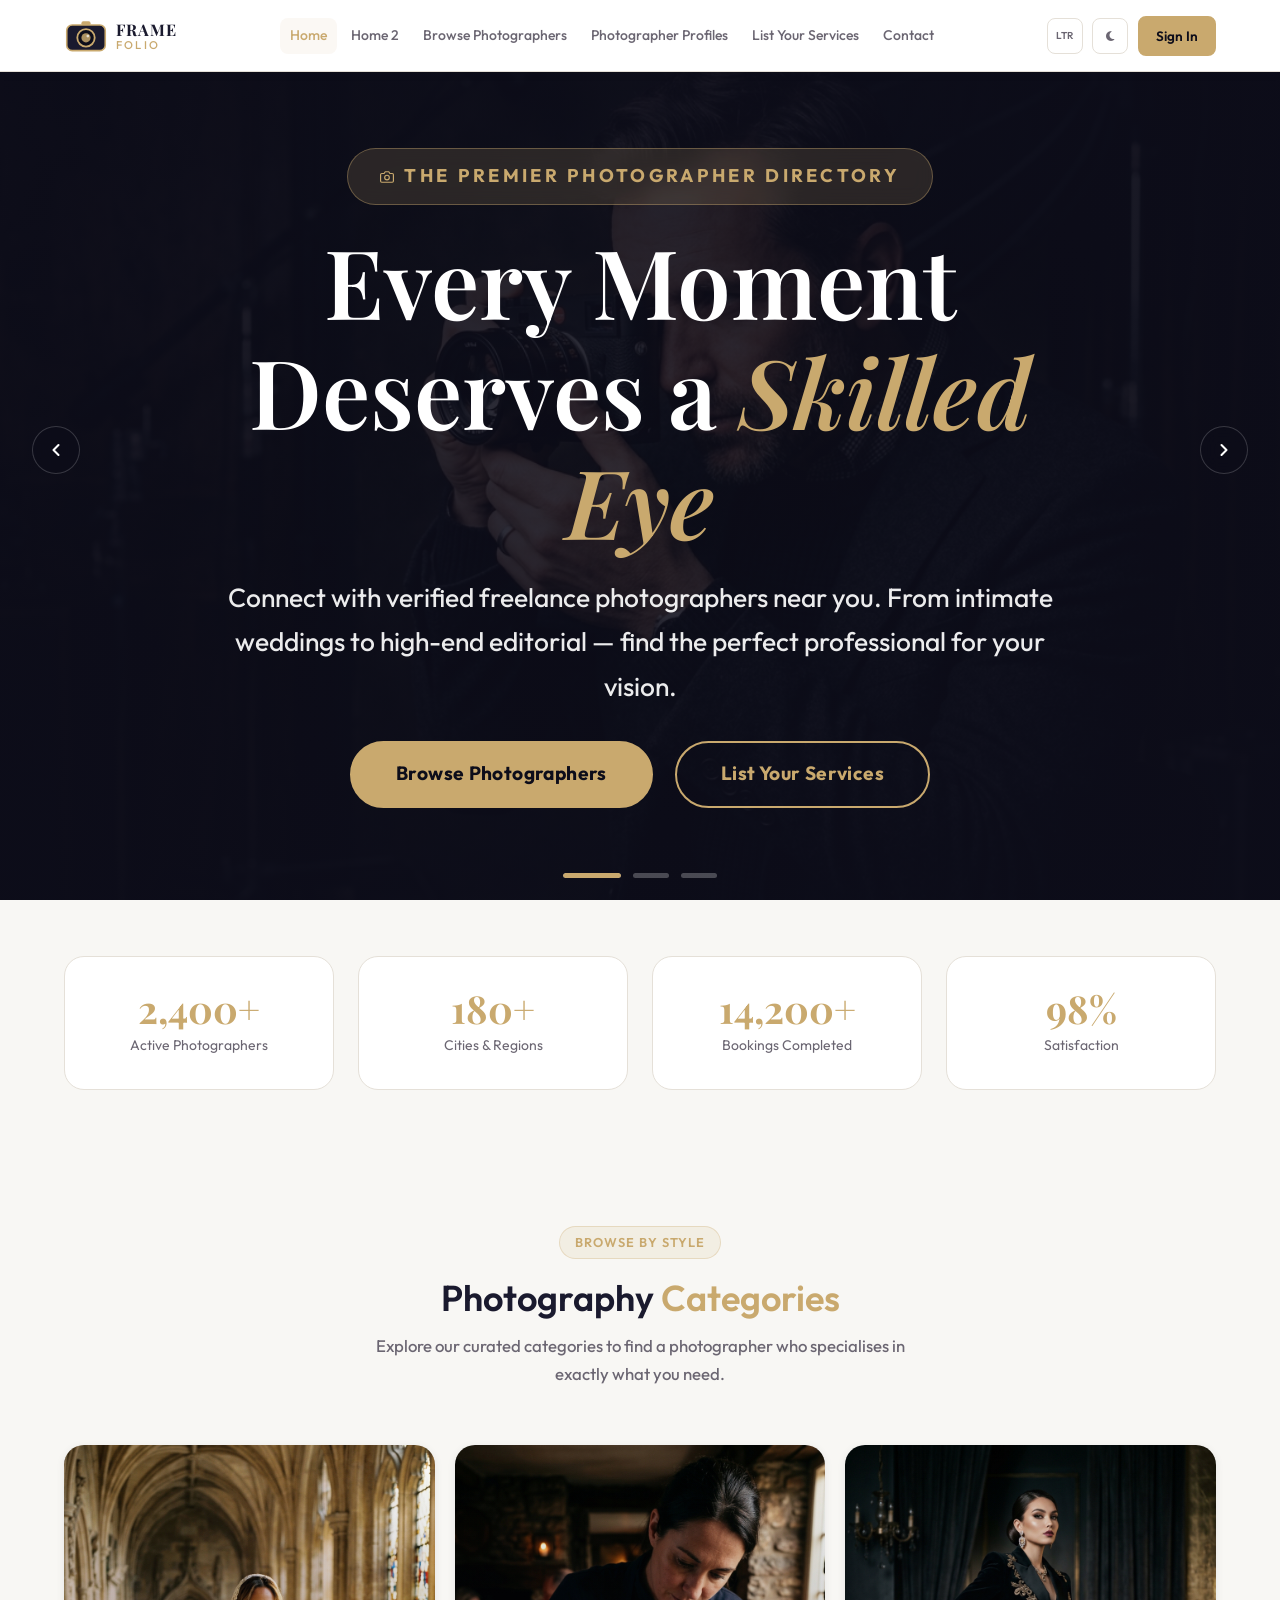
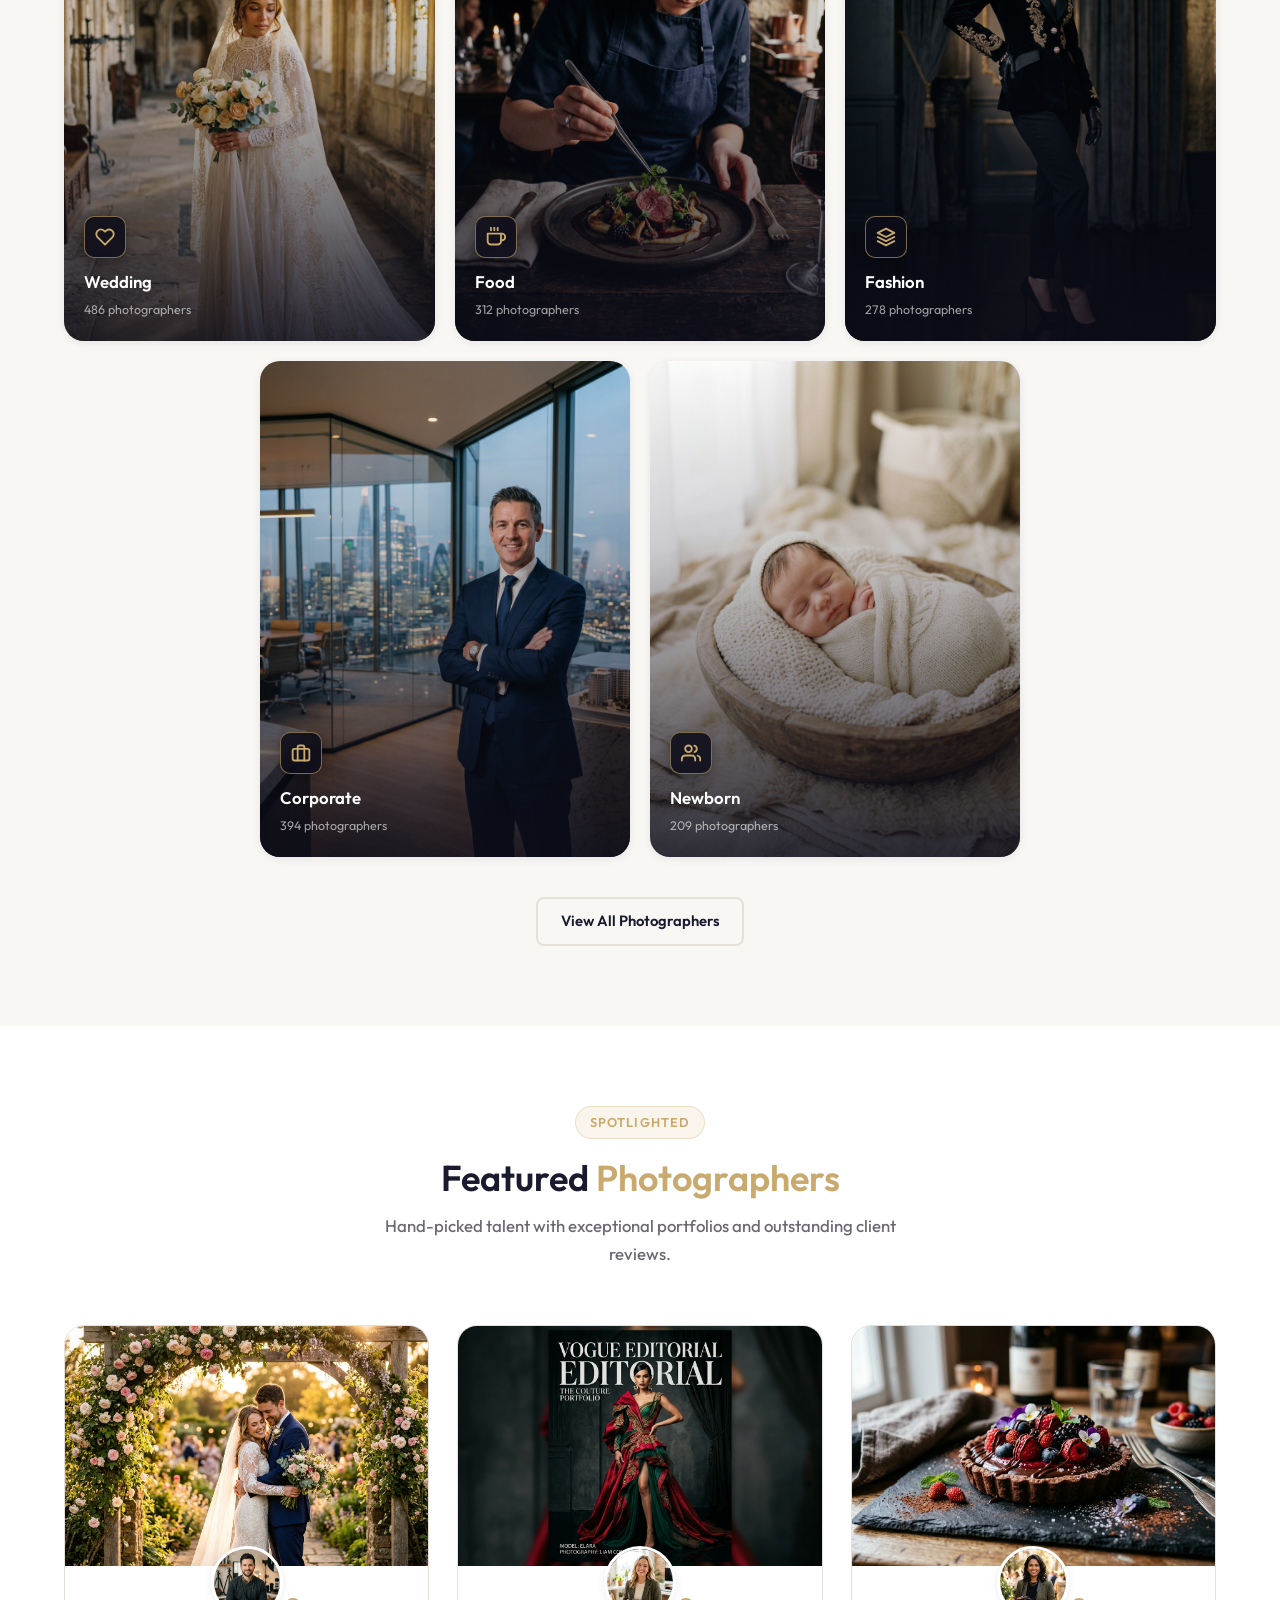
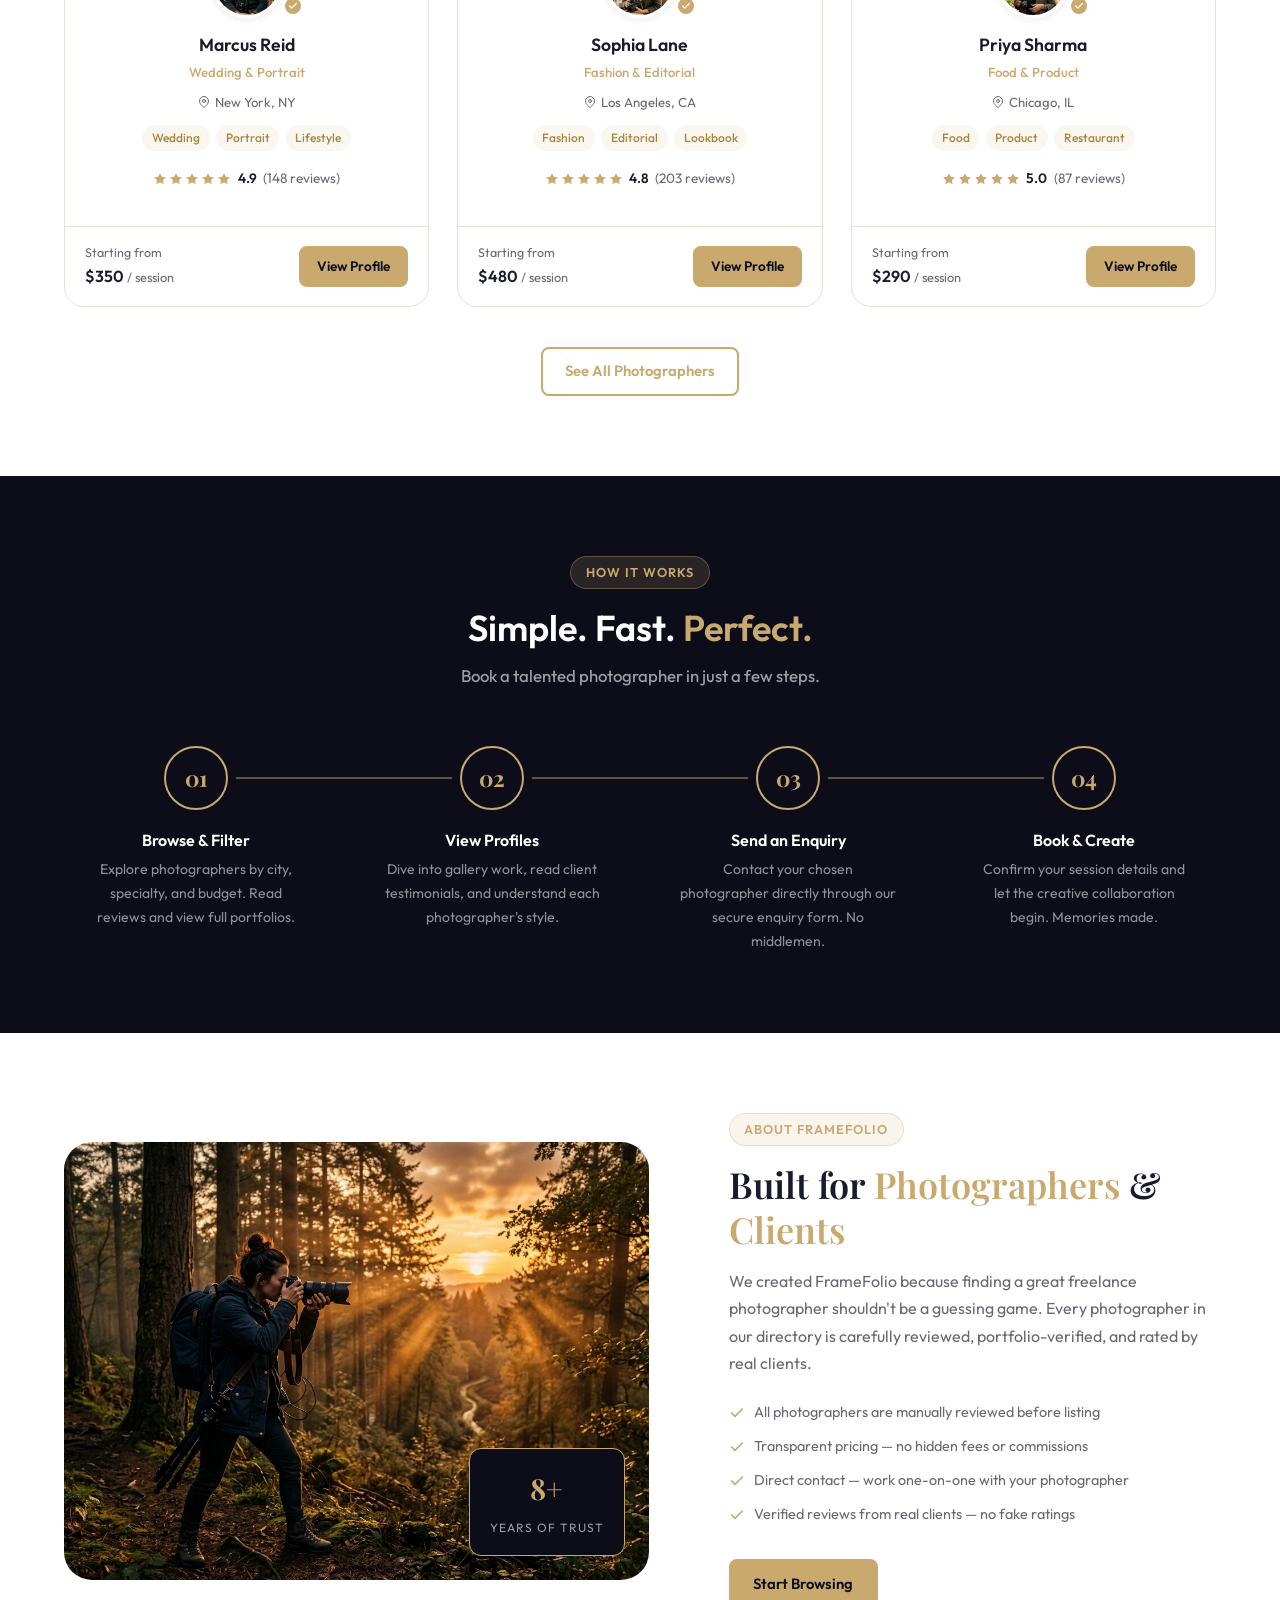
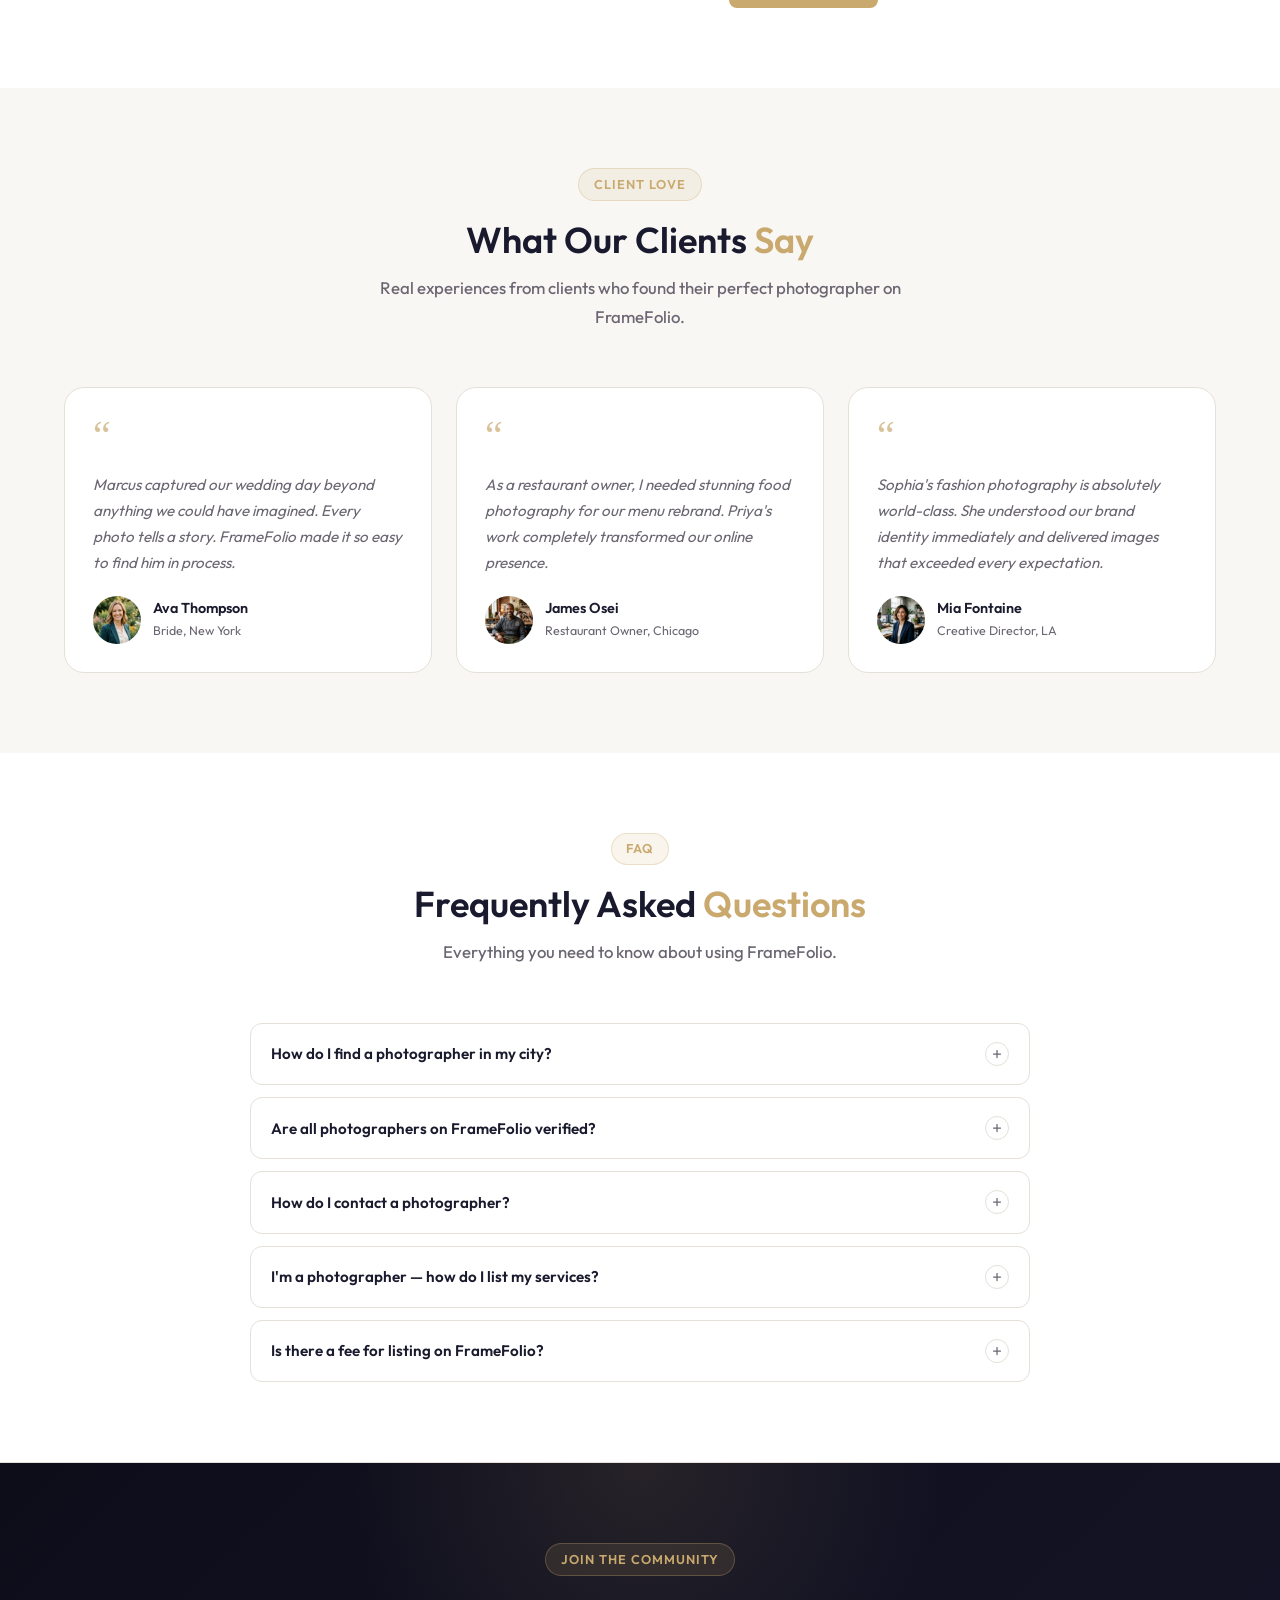
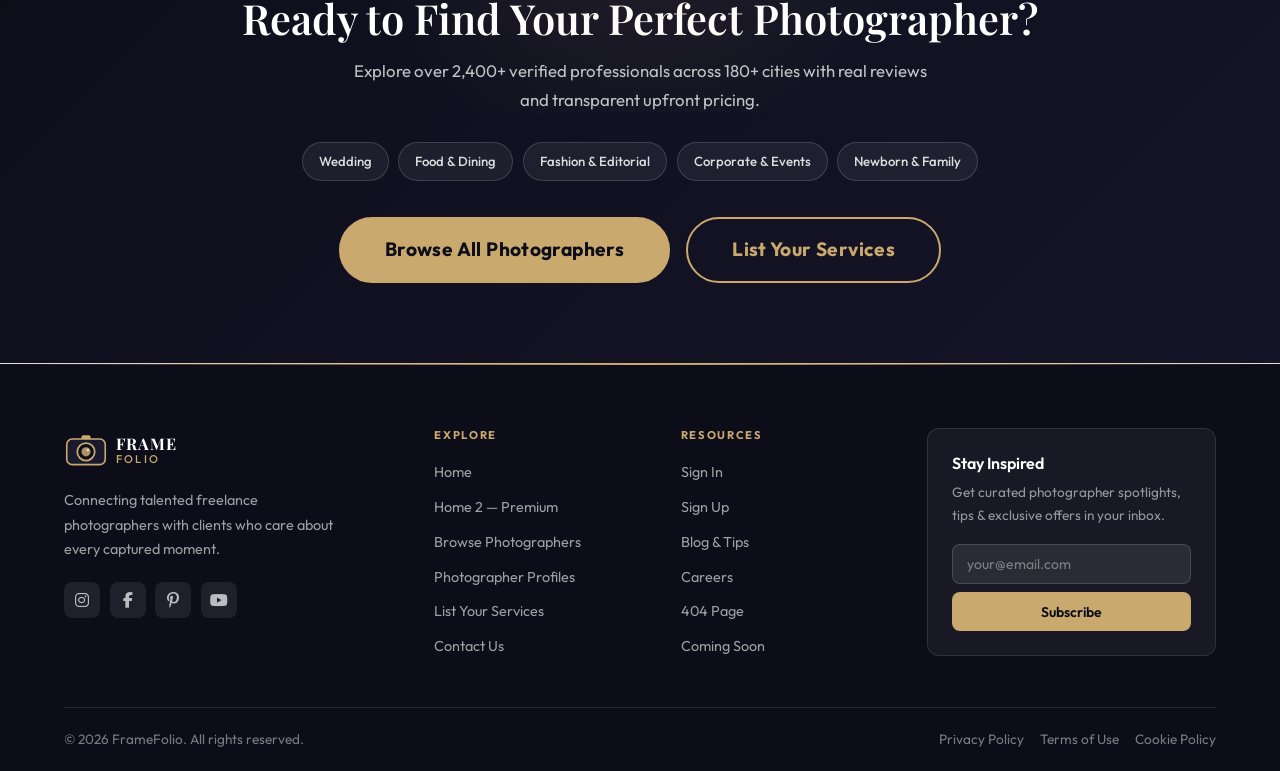
==== commit 0a8f8596: "feat: add new image assets and update layouts and styling for homepage and profile pages" ====
--- a/index.html
+++ b/index.html
@@ -446,7 +446,7 @@
         <div class="testimonial-quote">&ldquo;</div>
         <p class="testimonial-text">Marcus captured our wedding day beyond anything we could have imagined. Every photo tells a story. FrameFolio made it so easy to find him in process.</p>
         <div class="testimonial-author">
-          <img src="assets/images/photographer_profile_3_1790358629197.jpg" alt="Ava Thompson" loading="lazy">
+          <img src="assets/images/avatar_client_ava.jpg" alt="Ava Thompson" loading="lazy">
           <div>
             <div class="testimonial-author-name">Ava Thompson</div>
             <div class="testimonial-author-role">Bride, New York</div>
@@ -457,7 +457,7 @@
         <div class="testimonial-quote">&ldquo;</div>
         <p class="testimonial-text">As a restaurant owner, I needed stunning food photography for our menu rebrand. Priya's work completely transformed our online presence. </p>
         <div class="testimonial-author">
-          <img src="assets/images/photographer_profile_4_1790358735055.jpg" alt="James Osei" loading="lazy">
+          <img src="assets/images/avatar_client_james.jpg" alt="James Osei" loading="lazy">
           <div>
             <div class="testimonial-author-name">James Osei</div>
             <div class="testimonial-author-role">Restaurant Owner, Chicago</div>
@@ -468,7 +468,7 @@
         <div class="testimonial-quote">&ldquo;</div>
         <p class="testimonial-text">Sophia's fashion photography is absolutely world-class. She understood our brand identity immediately and delivered images that exceeded every expectation.</p>
         <div class="testimonial-author">
-          <img src="assets/images/photographer_profile_2_1790358617166.jpg" alt="Mia Fontaine" loading="lazy">
+          <img src="assets/images/avatar_client_mia.jpg" alt="Mia Fontaine" loading="lazy">
           <div>
             <div class="testimonial-author-name">Mia Fontaine</div>
             <div class="testimonial-author-role">Creative Director, LA</div>
--- a/style.css
+++ b/style.css
@@ -582,7 +582,7 @@
 .hero-home1-content {
   position: relative;
   z-index: 2;
-  max-width: 880px;
+  max-width: 980px;
   margin: 0 auto;
   padding: 1.5rem 1.5rem 2.5rem;
   text-align: center;
@@ -604,24 +604,24 @@
   justify-content: center;
   gap: 0.65rem;
   color: var(--secondary);
-  font-size: 1.1rem;
+  font-size: 1.15rem;
   font-weight: 700;
   letter-spacing: 0.18em;
   text-transform: uppercase;
-  margin-bottom: 1.15rem;
+  margin-bottom: 1.25rem;
   background: rgba(201,169,110,0.16);
   border: 1px solid rgba(201,169,110,0.4);
-  padding: 0.65rem 1.75rem;
+  padding: 0.75rem 2rem;
   border-radius: 50px;
   backdrop-filter: blur(10px);
 }
 .hero-home1-content h1 {
   color: #fff;
   font-family: var(--font-serif);
-  font-size: clamp(3.2rem, 7vw, 5.8rem);
+  font-size: clamp(3.6rem, 7.5vw, 6.2rem);
   font-weight: 600;
   line-height: 1.15;
-  margin: 0 auto 1.15rem;
+  margin: 0 auto 1.25rem;
   max-width: 1080px;
   text-align: center;
 }
@@ -631,10 +631,10 @@
   font-style: italic;
 }
 .hero-home1-content p {
-  font-size: clamp(1.25rem, 2.2vw, 1.5rem);
+  font-size: clamp(1.3rem, 2.4vw, 1.65rem);
   color: rgba(255,255,255,0.92);
-  max-width: 780px;
-  margin: 0 auto 1.75rem;
+  max-width: 840px;
+  margin: 0 auto 2rem;
   font-weight: 450;
   line-height: 1.68;
   text-align: center;
@@ -769,22 +769,23 @@
     padding-bottom: 1.25rem;
   }
   .hero-home1-content .hero-pretitle {
-    font-size: 0.8rem;
-    padding: 0.3rem 1rem;
-    margin-bottom: 0.65rem;
+    font-size: 0.95rem;
+    padding: 0.5rem 1.4rem;
+    margin-bottom: 0.85rem;
   }
   .hero-home1-content h1 {
-    font-size: clamp(1.8rem, 4vw, 2.6rem);
-    margin-bottom: 0.6rem;
+    font-size: clamp(2.4rem, 5.5vw, 3.8rem);
+    margin-bottom: 0.85rem;
   }
   .hero-home1-content p {
-    font-size: clamp(0.92rem, 1.6vw, 1.1rem);
-    margin-bottom: 1rem;
-    line-height: 1.45;
+    font-size: clamp(1.1rem, 2vw, 1.35rem);
+    margin-bottom: 1.4rem;
+    line-height: 1.55;
   }
   .hero-home1-btns .btn {
-    padding: 0.55rem 1.25rem;
-    font-size: 0.88rem;
+    padding: 0.85rem 2rem;
+    font-size: 1.05rem;
+    font-weight: 700;
   }
   .hero-stats {
     margin-top: 0.75rem;
@@ -848,21 +849,75 @@
 }
 
 
-/* ── Category Section (Home 1) ── */
+/* ── Category Section (Home 1 & Home 2) ── */
 .categories-section { background: var(--bg-alt); }
-.categories-grid {
-  display: grid;
-  grid-template-columns: repeat(5, 1fr);
+.categories-grid,
+.specialty-pills {
+  display: flex;
+  flex-wrap: wrap;
+  justify-content: center;
   gap: 1.25rem;
-}
-.category-card {
-  position: relative;
-  border-radius: var(--radius-md);
+  width: 100%;
+}
+.category-card,
+.specialty-pill {
+  position: relative;
+  flex: 0 0 calc(33.333% - 0.85rem);
+  max-width: calc(33.333% - 0.85rem);
+  width: 100%;
+  border-radius: var(--radius-lg);
   overflow: hidden;
-  aspect-ratio: 3/4;
   cursor: pointer;
   box-shadow: var(--shadow-sm);
-  transition: transform var(--transition), box-shadow var(--transition);
+  transition: transform var(--transition), box-shadow var(--transition), border-color var(--transition), background var(--transition);
+}
+.specialty-pill {
+  display: flex;
+  flex-direction: column;
+  align-items: center;
+  justify-content: center;
+  padding: 1.75rem 1.25rem;
+  background: rgba(255, 255, 255, 0.03);
+  border: 1px solid var(--border);
+  text-decoration: none;
+  color: var(--text);
+  text-align: center;
+}
+.specialty-pill:hover {
+  transform: translateY(-6px);
+  border-color: var(--secondary);
+  box-shadow: 0 16px 36px rgba(0, 0, 0, 0.3), 0 0 25px rgba(201, 169, 110, 0.15);
+  background: rgba(201, 169, 110, 0.06);
+}
+.specialty-pill-icon {
+  width: 48px;
+  height: 48px;
+  border-radius: 50%;
+  background: rgba(201, 169, 110, 0.12);
+  border: 1px solid rgba(201, 169, 110, 0.35);
+  display: flex;
+  align-items: center;
+  justify-content: center;
+  margin-bottom: 0.85rem;
+  color: var(--secondary);
+  transition: transform 0.35s ease, background 0.35s ease;
+}
+.specialty-pill:hover .specialty-pill-icon {
+  transform: scale(1.12);
+  background: var(--secondary);
+  color: #1a1a2e;
+}
+.specialty-pill-name {
+  font-size: 1.15rem;
+  font-weight: 700;
+  color: var(--text);
+  margin-bottom: 0.25rem;
+  font-family: var(--font-serif);
+}
+.specialty-pill-count {
+  font-size: 0.82rem;
+  color: var(--text-muted);
+  font-weight: 500;
 }
 .category-card:hover { transform: translateY(-6px); box-shadow: var(--shadow-lg); }
 .category-card img {
@@ -937,7 +992,7 @@
     grid-column: 1 / -1;
     justify-self: center;
     width: 100%;
-    max-width: 360px;
+    max-width: 480px;
   }
 }
 @media (max-width: 640px) {
@@ -948,7 +1003,7 @@
   }
   .photographers-grid .photographer-card,
   .browse-grid .photographer-card {
-    max-width: 380px;
+    max-width: 480px;
     margin-left: auto;
     margin-right: auto;
     width: 100%;
@@ -956,7 +1011,7 @@
   .photographers-grid > .photographer-card:last-child:nth-child(odd),
   .browse-grid > .photographer-card:last-child:nth-child(odd) {
     grid-column: auto;
-    max-width: 380px;
+    max-width: 480px;
   }
 }
 .photographer-card {
@@ -1110,9 +1165,8 @@
   .testimonials-track > .testimonial-card:last-child:nth-child(odd),
   .reviews-grid > .testimonial-card:last-child:nth-child(odd) {
     grid-column: 1 / -1;
-    justify-self: center;
     width: 100%;
-    max-width: 380px;
+    max-width: 100%;
   }
 }
 @media (max-width: 640px) {
@@ -1711,8 +1765,9 @@
 .hero-home2,
 .hero-home2-slider {
   position: relative;
-  height: 100vh;
-  max-height: 100vh;
+  min-height: 640px;
+  max-height: 780px;
+  height: calc(100vh - 60px);
   overflow: hidden;
   background: radial-gradient(circle at 75% 40%, #f6f1e8 0%, #faf8f5 45%, #ffffff 100%);
   transition: background 0.3s ease;
@@ -1911,8 +1966,8 @@
   background: transparent;
   display: flex;
   flex-direction: column;
-  justify-content: center;
-  padding: calc(var(--navbar-h) + 1.25rem) 2.5rem 2.5rem max(6rem, calc((100vw - var(--container-w)) / 2 + 1.5rem));
+  justify-content: flex-start;
+  padding: calc(var(--navbar-h) + 0.25rem) 2.5rem 3.5rem max(6rem, calc((100vw - var(--container-w)) / 2 + 1.5rem));
   position: relative;
   z-index: 3;
 }
@@ -1925,18 +1980,18 @@
 }
 .hero2-slide-split .hero2-right {
   position: relative;
-  height: 450px;
-  max-height: 460px;
-  min-height: 380px;
+  height: 460px;
+  max-height: 480px;
+  min-height: 400px;
   width: 100%;
-  max-width: 540px;
-  margin: calc(var(--navbar-h) + 1rem) 3.5rem 2rem 1.5rem;
+  max-width: 550px;
+  margin: calc(var(--navbar-h) + 0.65rem) 3.5rem 1.5rem 1.5rem;
   border-radius: var(--radius-xl);
   overflow: hidden;
   box-shadow: 0 24px 50px rgba(0, 0, 0, 0.5), 0 0 35px rgba(201, 169, 110, 0.12);
   border: 1px solid rgba(255, 255, 255, 0.14);
   background: #000;
-  align-self: center;
+  align-self: flex-start;
   justify-self: end;
   isolation: isolate;
   transform: translateZ(0);
@@ -1991,52 +2046,60 @@
 .hero2-content .hero-pretitle {
   display: inline-flex;
   align-items: center;
-  gap: 0.7rem;
+  gap: 0.6rem;
   color: #8a6c25;
-  font-size: 1.15rem;
+  font-size: 0.88rem;
   font-weight: 700;
-  letter-spacing: 0.18em;
+  letter-spacing: 0.16em;
   text-transform: uppercase;
-  margin-bottom: 1.15rem;
+  margin-bottom: 0.85rem;
   background: rgba(201, 169, 110, 0.16);
   border: 1px solid rgba(201, 169, 110, 0.45);
-  padding: 0.7rem 1.75rem;
+  padding: 0.45rem 1.25rem;
   border-radius: 50px;
   backdrop-filter: blur(8px);
   -webkit-backdrop-filter: blur(8px);
 }
 .hero2-content h1 {
   font-family: var(--font-serif);
-  font-size: clamp(3.6rem, 7vw, 6rem);
+  font-size: clamp(2.1rem, 3.5vw, 3.3rem);
   color: var(--primary);
   font-weight: 600;
   line-height: 1.12;
-  margin-bottom: 1.15rem;
+  margin-bottom: 0.85rem;
 }
 .hero2-content h1 em {
   font-style: italic;
   color: var(--secondary-dark);
+  white-space: nowrap;
 }
 .hero2-content p {
   color: #4b4654;
-  font-size: clamp(1.4rem, 2.4vw, 1.75rem);
-  line-height: 1.7;
-  margin-bottom: 1.75rem;
+  font-size: clamp(0.98rem, 1.25vw, 1.12rem);
+  line-height: 1.55;
+  margin-bottom: 1.15rem;
   font-weight: 450;
-  max-width: 780px;
+  max-width: 680px;
 }
 .hero2-content .hero-stats {
   display: flex;
-  gap: 4rem;
-  margin-top: 1.75rem;
+  gap: 2.5rem;
+  margin-top: 1.15rem;
   flex-wrap: wrap;
   justify-content: flex-start;
 }
 .hero2-content .hero-stat-num {
   color: var(--primary);
+  font-size: clamp(1.75rem, 2.3vw, 2.3rem);
+  font-weight: 700;
+  line-height: 1.1;
+  font-family: var(--font-serif);
 }
 .hero2-content .hero-stat-label {
   color: #696472;
+  font-size: 0.8rem;
+  margin-top: 0.15rem;
+  font-weight: 500;
 }
 .hero2-btns {
   display: flex;
@@ -2230,61 +2293,62 @@
   color: var(--primary-dark);
 }
 
-@media (max-height: 720px) {
+@media (max-height: 700px) and (min-width: 993px) {
   .hero-home2,
   .hero-home2-slider,
   .hero2-slide-split {
     height: 100vh;
-    min-height: 540px;
+    min-height: 480px;
   }
   .hero2-slide-split .hero2-left {
-    padding-top: calc(var(--navbar-h) + 0.5rem);
-    padding-bottom: 1.5rem;
+    padding-top: calc(var(--navbar-h) + 0.35rem);
+    padding-bottom: 4.5rem;
     padding-left: max(6rem, calc((100vw - var(--container-w)) / 2 + 1.5rem));
     padding-right: 2rem;
-    justify-content: flex-start;
+    justify-content: center;
   }
   [dir="rtl"] .hero2-slide-split .hero2-left {
     padding-right: max(6rem, calc((100vw - var(--container-w)) / 2 + 1.5rem));
     padding-left: 2rem;
   }
   .hero2-slide-split .hero2-right {
-    height: 400px;
-    max-height: 410px;
-    min-height: 340px;
-    margin: calc(var(--navbar-h) + 0.25rem) 1.5rem 1rem 0;
+    height: 330px;
+    max-height: 340px;
+    min-height: 270px;
+    margin: calc(var(--navbar-h) + 0.25rem) 1.5rem 0.5rem 0;
     align-self: center;
   }
   [dir="rtl"] .hero2-slide-split .hero2-right {
-    margin: calc(var(--navbar-h) + 0.25rem) 0 1rem 1.5rem;
+    margin: calc(var(--navbar-h) + 0.25rem) 0 0.5rem 1.5rem;
   }
   .hero2-content .hero-pretitle {
-    margin-bottom: 0.85rem;
-    padding: 0.45rem 1.35rem;
-    font-size: 0.92rem;
+    margin-bottom: 0.4rem;
+    padding: 0.3rem 0.95rem;
+    font-size: 0.78rem;
   }
   .hero2-content h1 {
-    font-size: clamp(2.6rem, 5vw, 3.4rem);
-    margin-bottom: 0.85rem;
+    font-size: clamp(1.75rem, 3vw, 2.3rem);
+    margin-bottom: 0.4rem;
+    line-height: 1.12;
   }
   .hero2-content p {
-    font-size: clamp(1.1rem, 2vw, 1.35rem);
-    margin-bottom: 1.5rem;
-    line-height: 1.55;
+    font-size: clamp(0.88rem, 1.1vw, 1rem);
+    margin-bottom: 0.75rem;
+    line-height: 1.45;
   }
   .hero2-btns .btn {
-    padding: 0.75rem 1.65rem;
-    font-size: 1rem;
+    padding: 0.5rem 1.25rem;
+    font-size: 0.85rem;
   }
   .hero2-content .hero-stats {
-    margin-top: 1.5rem;
-    gap: 2rem;
-  }
-  .hero-stat-num {
-    font-size: 2.25rem;
-  }
-  .hero-stat-label {
-    font-size: 0.95rem;
+    margin-top: 0.6rem;
+    gap: 1.5rem;
+  }
+  .hero2-content .hero-stat-num {
+    font-size: 1.5rem;
+  }
+  .hero2-content .hero-stat-label {
+    font-size: 0.75rem;
   }
   .hero-home2-slider .hero-slider-dots {
     bottom: 1rem;
@@ -2295,35 +2359,181 @@
     left: auto;
   }
   .hero2-floating-card {
+    bottom: 0.75rem;
+    right: 0.75rem;
+    padding: 0.6rem 0.85rem;
+  }
+}
+
+@media (min-width: 993px) and (max-width: 1080px) {
+  .hero2-slide-split {
+    grid-template-columns: 1.1fr 0.9fr;
+  }
+  .hero2-slide-split .hero2-left {
+    padding: calc(var(--navbar-h) + 0.5rem) 1.25rem 3.5rem max(3.5rem, calc((100vw - var(--container-w)) / 2 + 1rem));
+    justify-content: flex-start;
+  }
+  .hero2-content {
+    max-width: 100%;
+  }
+  .hero2-content h1 {
+    font-size: clamp(2rem, 3.4vw, 2.8rem);
+    margin-bottom: 0.75rem;
+  }
+  .hero2-content p {
+    max-width: 450px;
+    font-size: clamp(0.92rem, 1.2vw, 1.05rem);
+    line-height: 1.5;
+    margin-bottom: 1rem;
+  }
+  .hero2-btns {
+    flex-direction: row;
+    flex-wrap: wrap;
+    gap: 0.75rem;
+    margin-bottom: 1rem;
+  }
+  .hero2-btns .btn {
+    padding: 0.65rem 1.35rem;
+    font-size: 0.88rem;
+  }
+  .hero2-content .hero-stats {
+    gap: 2rem;
+    margin-top: 1rem;
+  }
+  .hero2-content .hero-stat-num {
+    font-size: 1.65rem;
+  }
+  .hero2-content .hero-stat-label {
+    font-size: 0.78rem;
+  }
+  .hero2-slide-split .hero2-right {
+    max-width: 440px;
+    height: 390px;
+    max-height: 410px;
+    min-height: 340px;
+    margin: calc(var(--navbar-h) + 0.5rem) 2rem 1.5rem 0.5rem;
+  }
+  .hero-home2-slider .hero-slider-dots {
     bottom: 1rem;
-    right: 1rem;
-    padding: 0.75rem 1rem;
-  }
-  [dir="rtl"] .hero2-floating-card {
-    right: auto;
-    left: 1rem;
-  }
-}
+    left: max(3.5rem, calc((100vw - var(--container-w)) / 2 + 1rem));
+  }
+}
+
 @media (max-width: 992px) {
-  .hero-home2-slider { min-height: auto; }
-  .hero-home2-slider .hero-slides-wrapper { min-height: auto; }
+  .hero-home2,
+  .hero-home2-slider,
+  .hero-home2-slider .hero-slides-wrapper,
+  .hero2-slide-split {
+    height: auto !important;
+    min-height: auto !important;
+    max-height: none !important;
+    overflow: visible !important;
+  }
+  .hero-home2-slider .hero-slide,
+  .hero-home2-slider .hero-slide.active {
+    height: auto !important;
+    min-height: auto !important;
+  }
   .hero2-slide-split {
     grid-template-columns: 1fr;
-    min-height: auto;
   }
   .hero2-slide-split .hero2-left {
-    padding: calc(var(--navbar-h) + 1.5rem) 1.5rem 3.5rem;
+    padding: calc(var(--navbar-h) + 0.15rem) 1.5rem 3.5rem !important;
+    justify-content: flex-start;
+    align-items: center;
   }
   .hero2-slide-split .hero2-left::after {
     display: none;
   }
+  .hero2-content {
+    max-width: 680px;
+    margin-left: auto;
+    margin-right: auto;
+    text-align: center;
+    display: flex;
+    flex-direction: column;
+    align-items: center;
+  }
+  .hero2-content .hero-pretitle {
+    margin-bottom: 0.85rem;
+    padding: 0.45rem 1.25rem;
+    font-size: 0.88rem;
+    margin-left: auto;
+    margin-right: auto;
+  }
+  .hero2-content h1 {
+    font-size: clamp(2rem, 4.8vw, 2.75rem);
+    margin-bottom: 0.85rem;
+    line-height: 1.15;
+    text-align: center;
+  }
+  .hero2-content p {
+    font-size: clamp(0.98rem, 2vw, 1.1rem);
+    margin-bottom: 1.25rem;
+    line-height: 1.55;
+    text-align: center;
+    max-width: 620px;
+    margin-left: auto;
+    margin-right: auto;
+  }
+  .hero2-btns {
+    gap: 0.85rem;
+    margin-bottom: 1.35rem;
+    flex-direction: row;
+    flex-wrap: wrap;
+    justify-content: center;
+    width: 100%;
+    max-width: 560px;
+    margin-left: auto;
+    margin-right: auto;
+  }
+  .hero2-btns .btn {
+    padding: 0.7rem 1.6rem;
+    font-size: 0.95rem;
+    font-weight: 600;
+    flex: 1 1 auto;
+    text-align: center;
+    justify-content: center;
+  }
+  .hero2-content .hero-stats {
+    display: flex !important;
+    flex-wrap: nowrap !important;
+    justify-content: space-between !important;
+    align-items: flex-start !important;
+    width: 100% !important;
+    max-width: 580px !important;
+    margin-left: auto !important;
+    margin-right: auto !important;
+    margin-top: 1rem !important;
+    margin-bottom: 2rem !important;
+    gap: 1rem !important;
+  }
+  .hero2-content .hero-stat {
+    flex: 1 1 33.333% !important;
+    min-width: 0 !important;
+    text-align: center !important;
+  }
+  .hero2-content .hero-stat-num {
+    font-size: clamp(1.45rem, 4.5vw, 1.95rem) !important;
+    white-space: nowrap !important;
+  }
+  .hero2-content .hero-stat-label {
+    font-size: clamp(0.75rem, 2.4vw, 0.85rem) !important;
+    font-weight: 500 !important;
+    white-space: nowrap !important;
+  }
   .hero2-slide-split .hero2-right {
-    min-height: 420px;
-    height: 420px;
+    position: relative;
+    height: 320px;
+    min-height: 260px;
+    max-height: 360px;
+    margin: 1rem auto 3rem;
+    width: calc(100% - 3rem);
+    max-width: 560px;
     display: block !important;
   }
   .hero-home2-slider .hero-slider-dots {
-    bottom: 1.5rem;
+    bottom: 0.75rem;
     left: 50%;
     transform: translateX(-50%);
   }
@@ -2333,19 +2543,61 @@
     transform: translateX(-50%);
   }
 }
+@media (max-height: 650px) {
+  .hero-home2-slider {
+    height: auto !important;
+    min-height: 100vh;
+  }
+  .hero2-slide-split .hero2-left {
+    padding-top: calc(var(--navbar-h) + 0.15rem) !important;
+    padding-bottom: 3.5rem;
+  }
+  .hero2-content h1 {
+    font-size: clamp(1.45rem, 3.5vw, 1.85rem);
+    margin-bottom: 0.35rem;
+  }
+  .hero2-content p {
+    font-size: 0.82rem;
+    margin-bottom: 0.55rem;
+    line-height: 1.38;
+  }
+  .hero2-btns {
+    margin-bottom: 0.55rem;
+  }
+  .hero2-btns .btn {
+    padding: 0.45rem 1rem;
+    font-size: 0.82rem;
+  }
+  .hero2-content .hero-stats {
+    margin-top: 0.45rem;
+    margin-bottom: 1.5rem;
+  }
+}
 @media (max-width: 576px) {
+  .hero2-slide-split .hero2-left {
+    padding: calc(var(--navbar-h) + 1rem) 1rem 1.25rem;
+  }
   .hero2-slide-split .hero2-right {
-    min-height: 340px;
-    height: 340px;
+    height: 220px;
+    min-height: 200px;
+    margin: 0.75rem auto 2.75rem;
+    width: calc(100% - 2rem);
   }
   .hero2-floating-card {
     display: none;
   }
   .hero2-btns {
+    gap: 0.5rem;
     flex-direction: column;
   }
+  .hero2-btns .btn {
+    width: 100%;
+    padding: 0.6rem 1.25rem;
+    font-size: 0.88rem;
+  }
   .hero2-content .hero-stats {
-    gap: 1.25rem;
+    gap: 1rem;
+    justify-content: space-between;
   }
 }
 
@@ -2900,10 +3152,7 @@
    ══════════════════════════════════════════════════════════ */
 .profile-header {
   position: relative;
-  background-image: linear-gradient(135deg, rgba(13, 13, 26, 0.88) 0%, rgba(26, 26, 46, 0.78) 60%, rgba(13, 13, 26, 0.92) 100%), url('assets/images/banner_photographer_profile.jpg');
-  background-size: cover;
-  background-position: center center;
-  background-repeat: no-repeat;
+  background: linear-gradient(135deg, var(--primary-dark) 0%, #14142b 50%, var(--primary-dark) 100%);
   padding: calc(var(--navbar-h) + 2rem) 0 2.5rem;
   border-bottom: 1px solid var(--border);
 }
@@ -3908,27 +4157,30 @@
    RESPONSIVE — 1024px
    ══════════════════════════════════════════════════════════ */
 @media (max-width: 1024px) {
-  .categories-grid { grid-template-columns: repeat(3, 1fr); }
-  .categories-grid .category-card:nth-child(n+4) { display: none; }
-  .categories-grid { grid-template-columns: repeat(3, 1fr); }
-  /* show all 5 in a wrap */
-  .categories-grid { grid-template-columns: repeat(3, 1fr); }
+  .categories-grid {
+    display: flex;
+    flex-wrap: wrap;
+    justify-content: center;
+    gap: 1.25rem;
+  }
+  .categories-grid .category-card {
+    display: block !important;
+    flex: 0 0 calc(33.333% - 0.85rem);
+    max-width: calc(33.333% - 0.85rem);
+    width: 100%;
+  }
 
   .photographers-grid { grid-template-columns: repeat(2, 1fr); }
   .how-steps { grid-template-columns: repeat(2, 1fr); }
   .how-steps::before { display: none; }
   .testimonials-track { grid-template-columns: repeat(2, 1fr); }
   .footer-grid { grid-template-columns: 1fr 1fr; gap: 2rem; }
-  .hero-home2 { grid-template-columns: 1fr; min-height: auto; }
-  .hero2-left { padding: calc(var(--navbar-h) + 1.5rem) 2rem 3rem; }
-  .hero2-left::after { display: none; }
-  .hero2-right { display: none; }
   .featured-photographer { grid-template-columns: 1fr 1fr; gap: 2.5rem; }
   .stats-row { grid-template-columns: repeat(2, 1fr); }
   .browse-grid { grid-template-columns: repeat(2, 1fr); }
   .pricing-grid { grid-template-columns: repeat(3, 1fr); }
   .profile-header-inner { grid-template-columns: auto 1fr; }
-  .profile-actions { grid-row: 3; grid-column: 1 / -1; flex-direction: row; }
+  .profile-actions { grid-column: 2; margin-top: 1.25rem; flex-direction: row; }
   .portfolio-grid { grid-template-columns: repeat(2, 1fr); }
   .portfolio-grid-item.span-2 { grid-column: span 1; }
   .list-services-content { grid-template-columns: 1fr; gap: 2rem; }
@@ -3945,16 +4197,21 @@
   .section { padding: 56px 0; }
   .section-header { margin-bottom: 36px; }
 
-  .categories-grid { grid-template-columns: repeat(2, 1fr); }
-  .categories-grid .category-card { display: block !important; }
-  .categories-grid > .category-card:last-child:nth-child(odd) {
-    grid-column: 1 / -1;
-    justify-self: center;
+  .categories-grid,
+  .specialty-pills {
+    display: flex;
+    flex-wrap: wrap;
+    justify-content: center;
+    gap: 1rem;
+  }
+  .categories-grid .category-card,
+  .specialty-pill {
+    flex: 0 0 calc(33.333% - 0.7rem);
+    max-width: calc(33.333% - 0.7rem);
     width: 100%;
-    max-width: 360px;
   }
   .photographers-grid { grid-template-columns: 1fr; justify-items: center; }
-  .photographers-grid .photographer-card { max-width: 380px; margin-left: auto; margin-right: auto; width: 100%; }
+  .photographers-grid .photographer-card { max-width: 480px; margin-left: auto; margin-right: auto; width: 100%; }
   .how-steps { grid-template-columns: 1fr 1fr; }
   .testimonials-track { grid-template-columns: 1fr; }
   .hero-stats { gap: 1.5rem; }
@@ -3967,7 +4224,7 @@
   .profile-meta { justify-content: center; }
   .profile-tags { justify-content: center; }
   .profile-info .location { justify-content: center; }
-  .profile-actions { flex-direction: row; justify-content: center; }
+  .profile-actions { grid-column: auto; flex-direction: row; justify-content: center; }
   .portfolio-grid { grid-template-columns: repeat(2, 1fr); }
   .portfolio-grid-item.span-2 { grid-column: span 1; }
   .about-strip { grid-template-columns: 1fr; gap: 2rem; }
@@ -4266,10 +4523,6 @@
   background-image: url('assets/images/banner_browse_photographers.jpg');
 }
 
-.hero-profile-banner {
-  background-image: url('assets/images/banner_photographer_profile.jpg');
-}
-
 .hero-services-banner {
   background-image: url('assets/images/banner_list_services.jpg');
 }
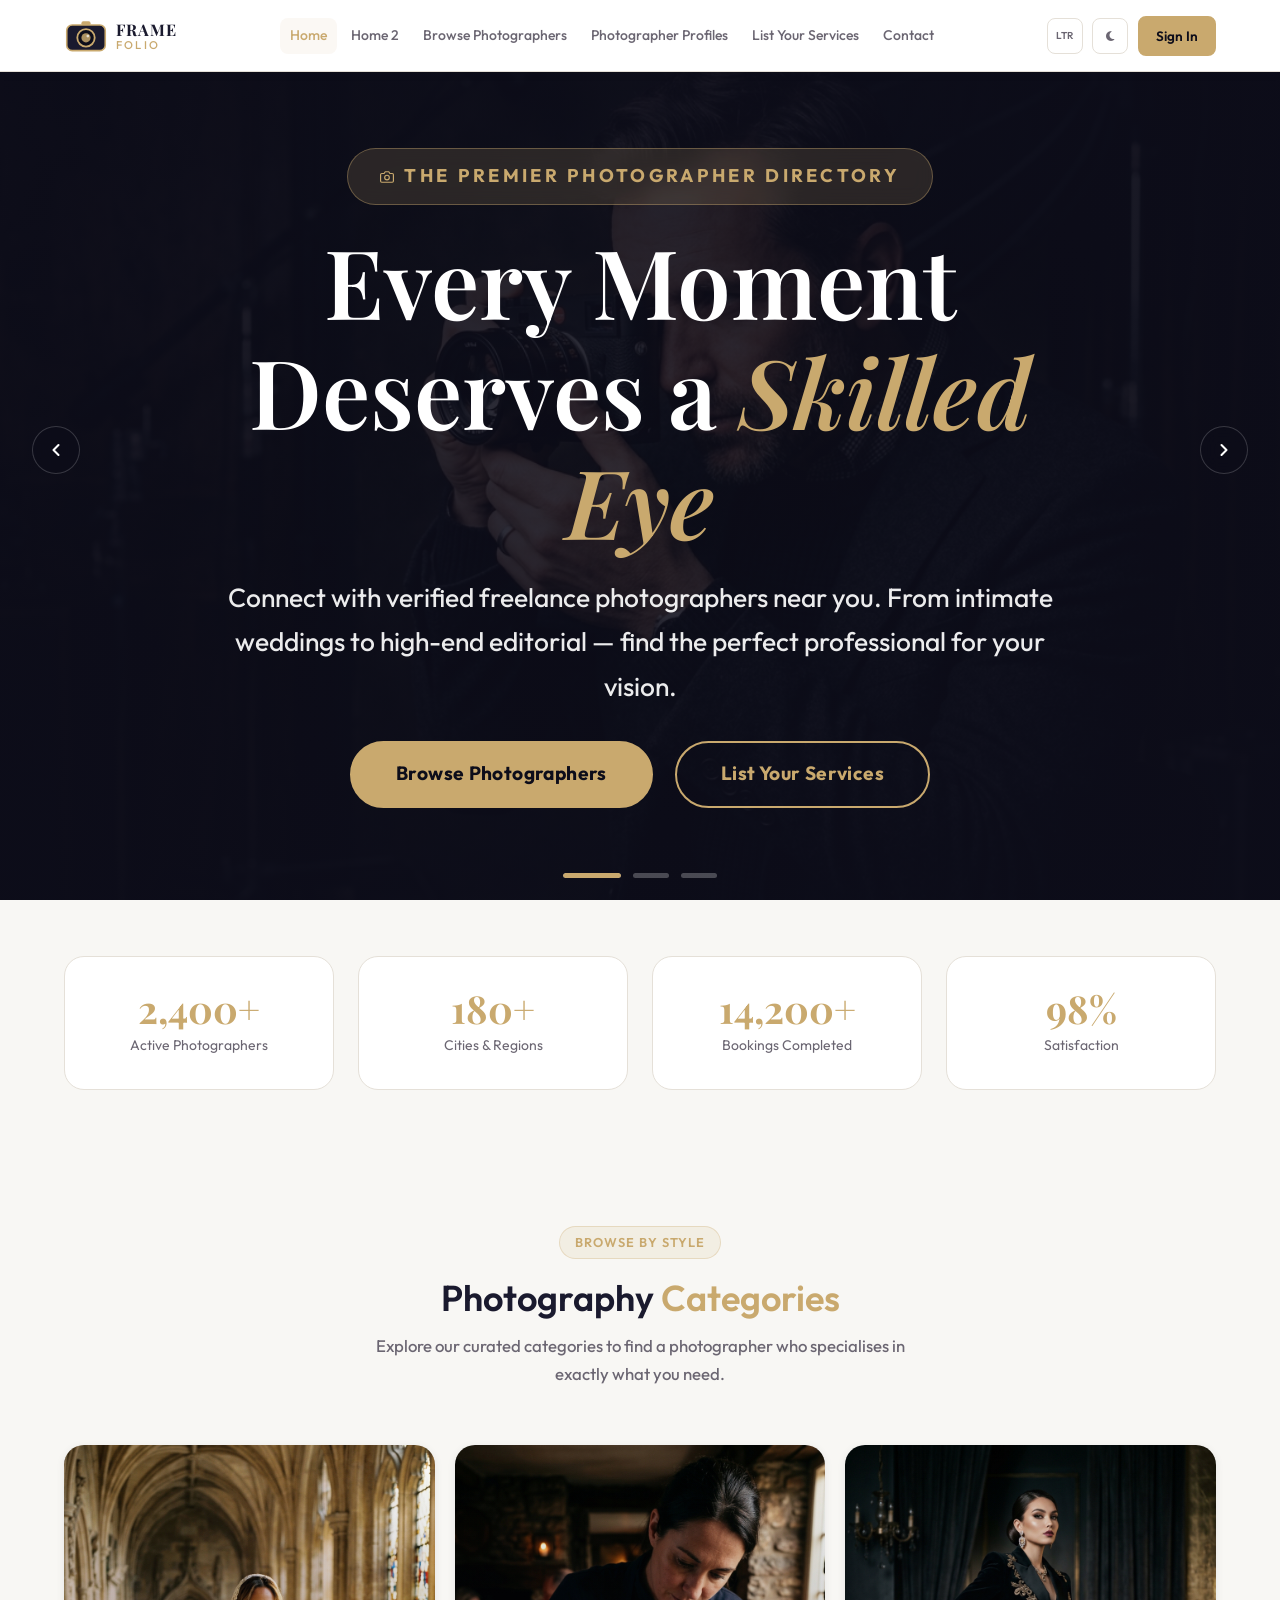
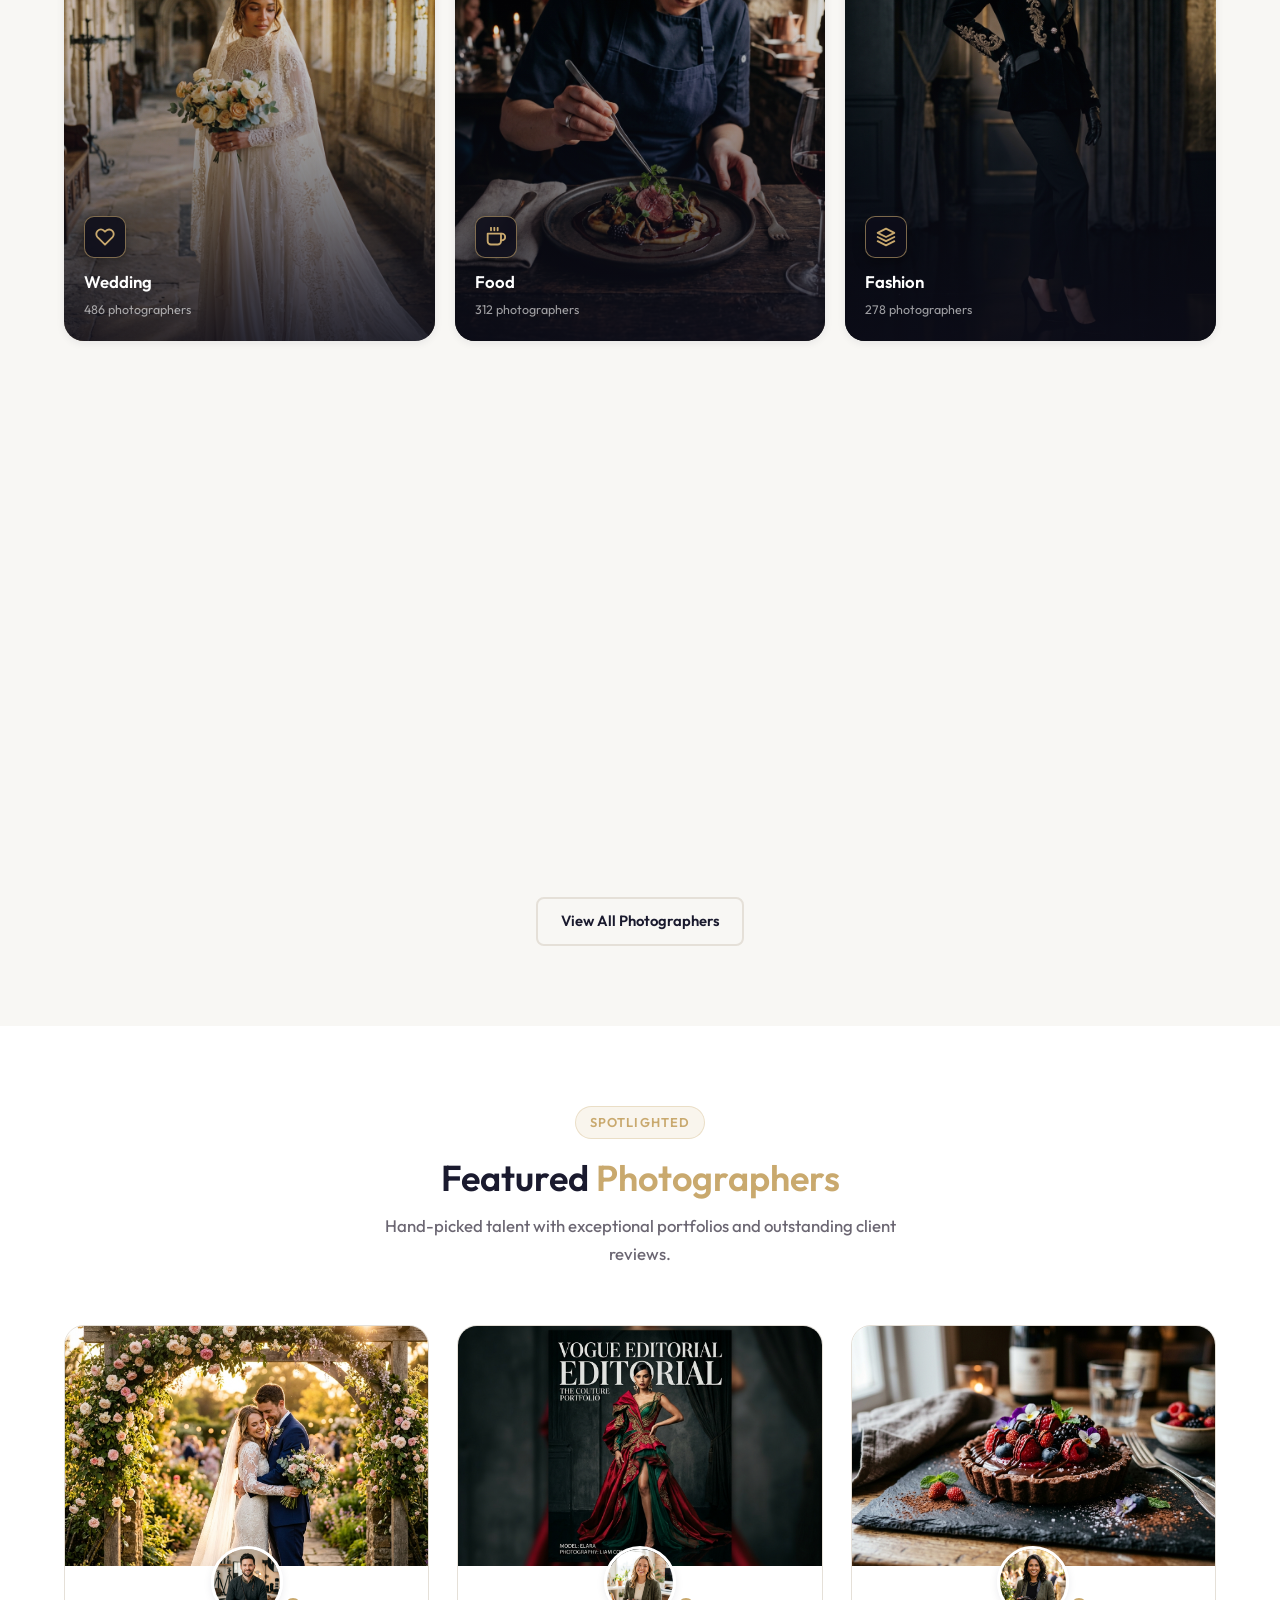
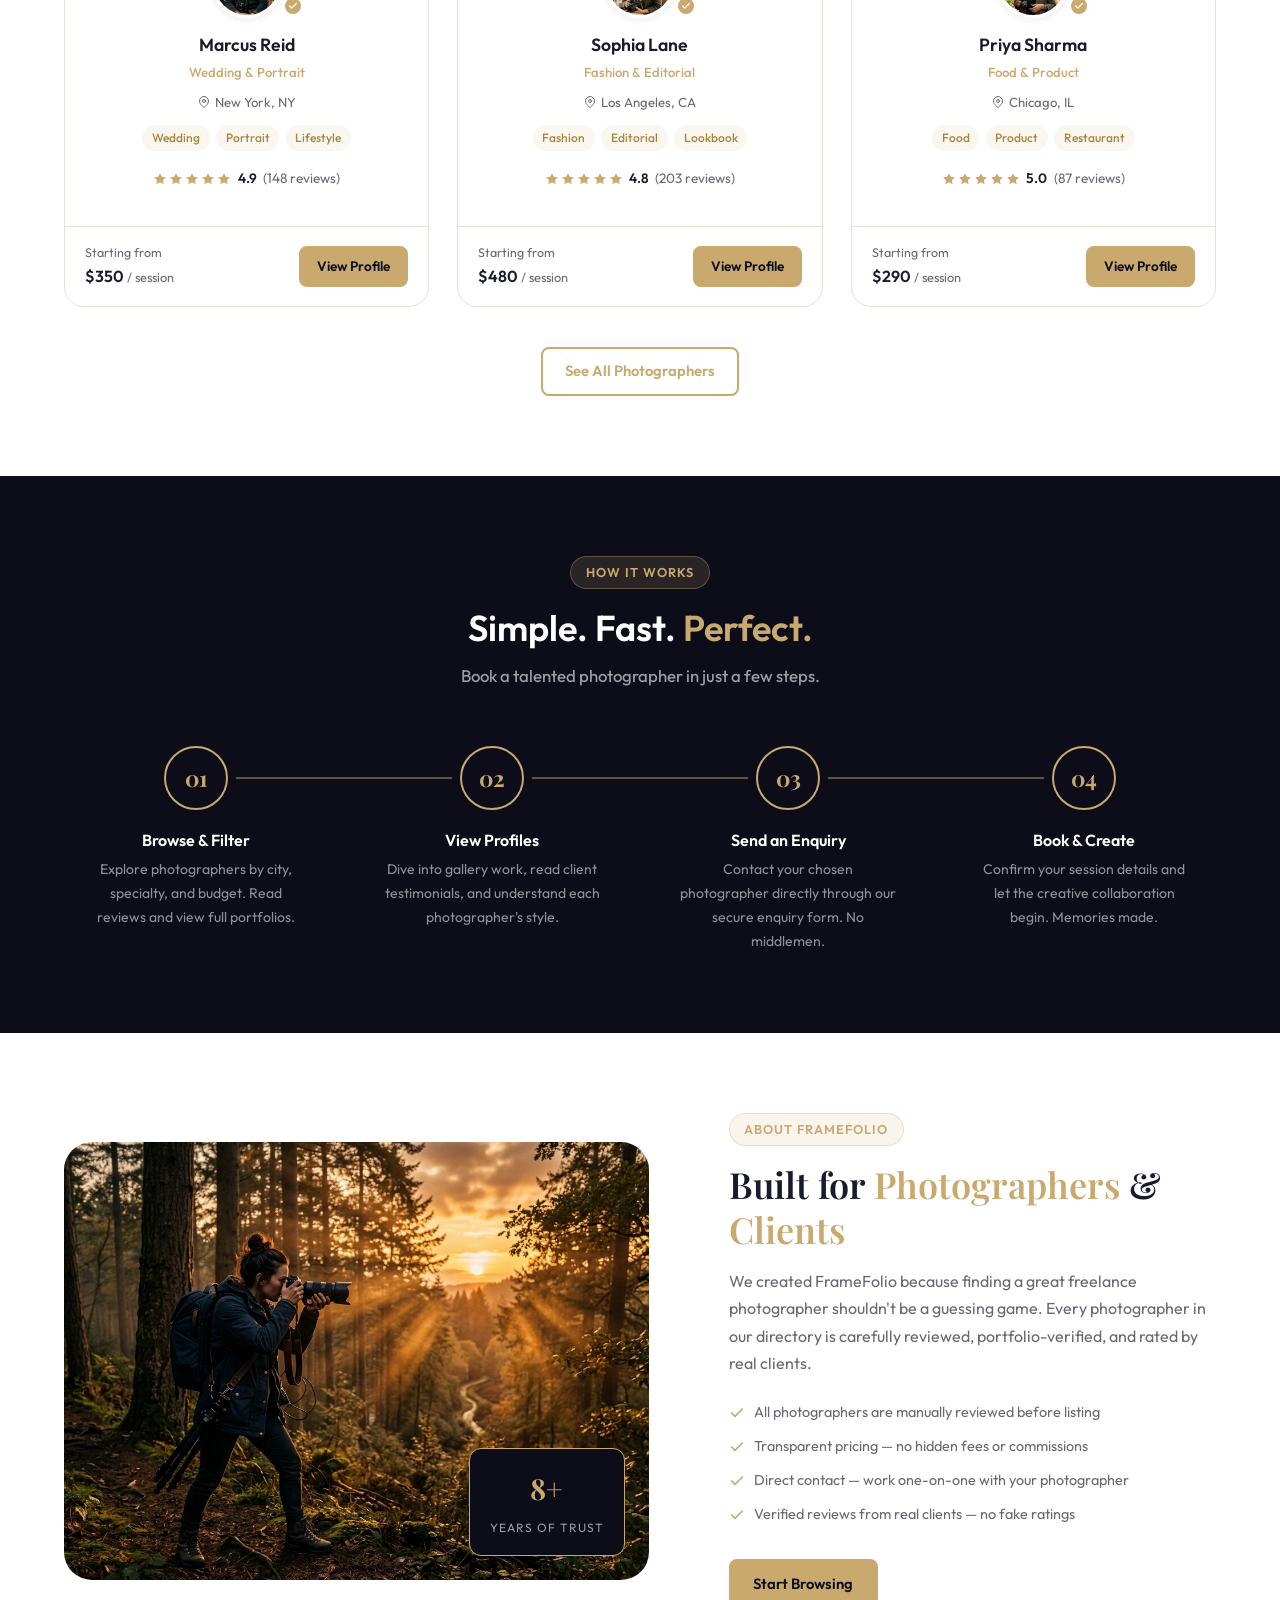
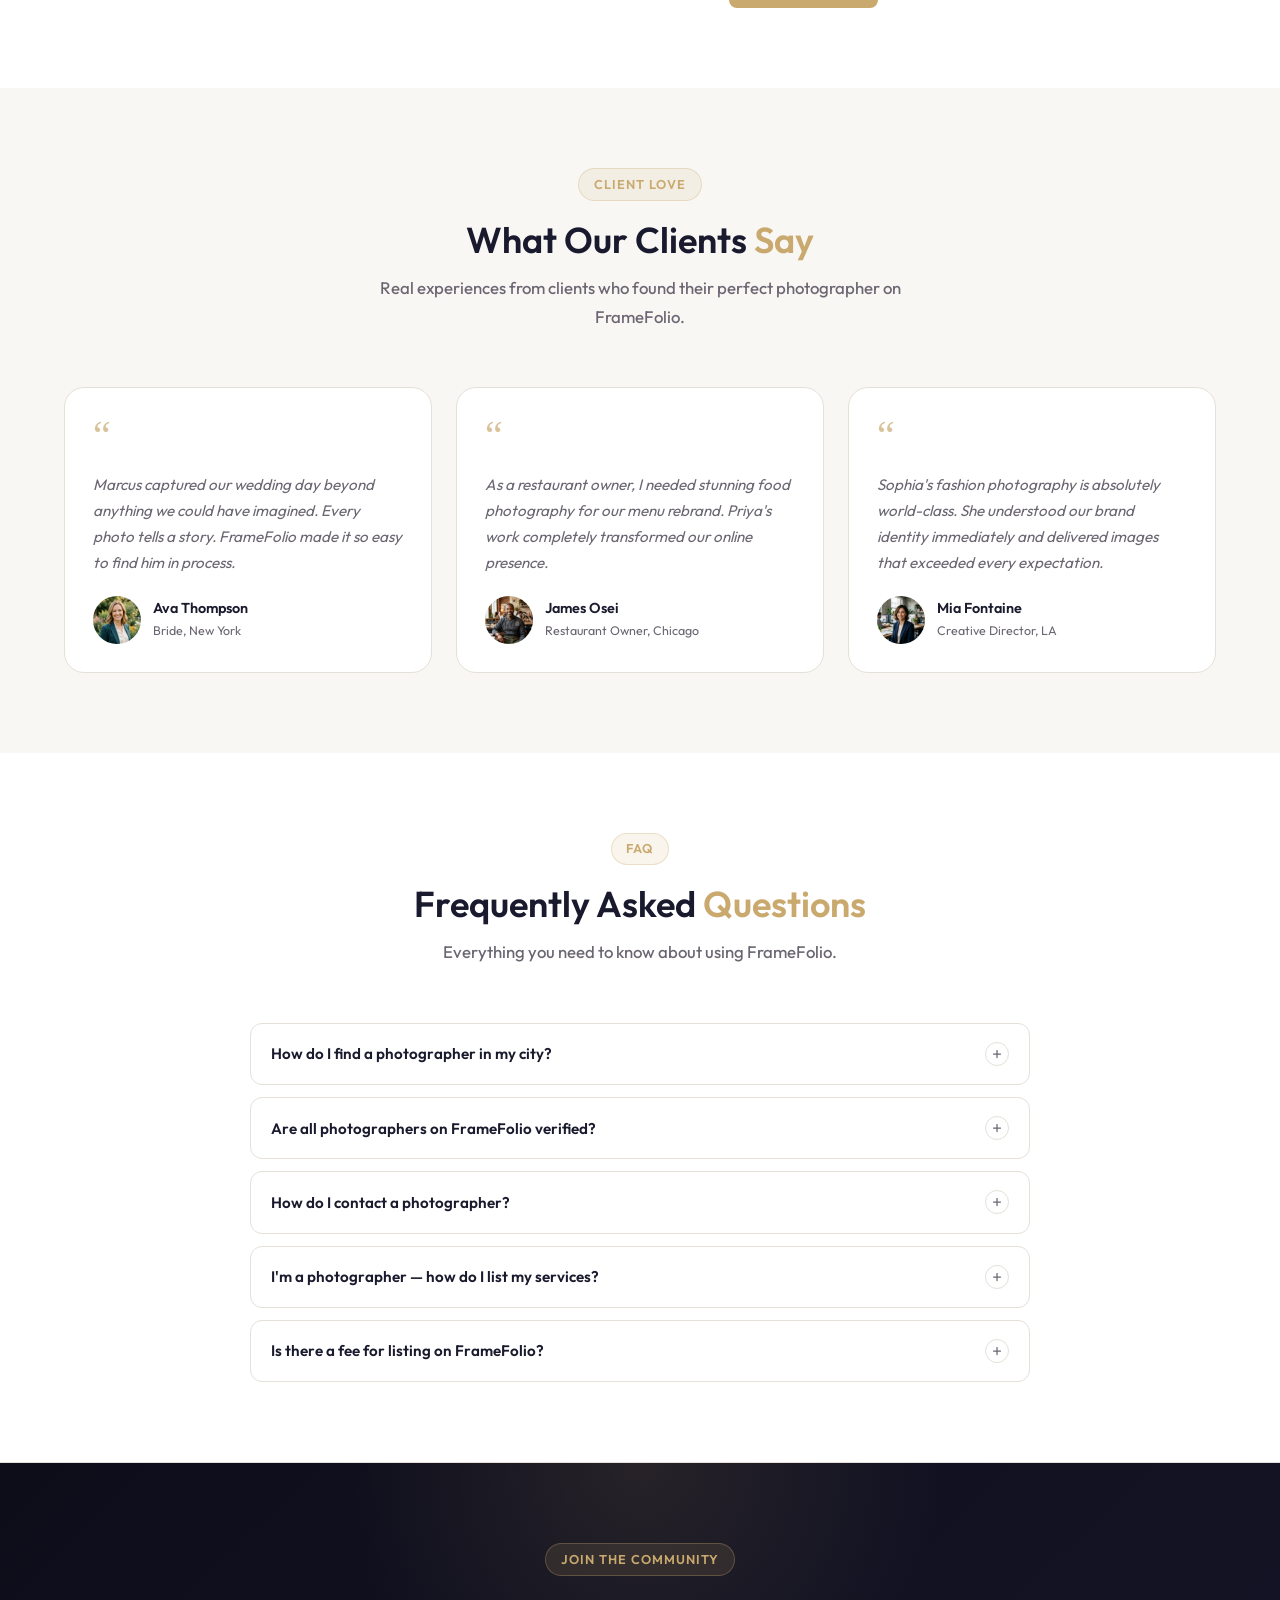
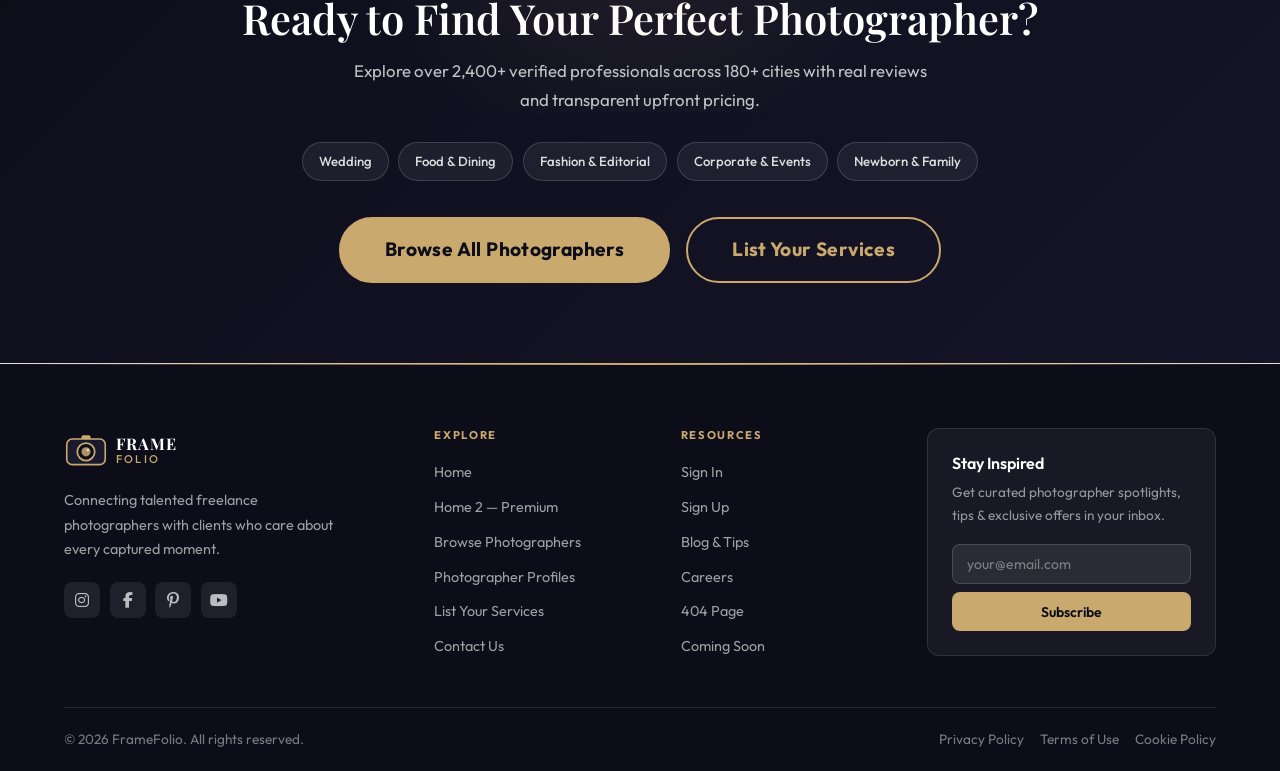
==== commit 385a6f7f: "fix: improve layout responsiveness and prevent horizontal overflow" ====
--- a/index.html
+++ b/index.html
@@ -7,7 +7,7 @@
   <title>FrameFolio | Freelance Photographer Directory</title>
   <link rel="icon" type="image/svg+xml" href="favicon.svg">
   <link rel="stylesheet" href="https://cdnjs.cloudflare.com/ajax/libs/font-awesome/6.5.1/css/all.min.css">
-  <link rel="stylesheet" href="style.css">
+  <link rel="stylesheet" href="style.css?v=1.3">
 </head>
 <body>
 
--- a/style.css
+++ b/style.css
@@ -55,7 +55,7 @@
 
 /* ── Reset ── */
 *, *::before, *::after { box-sizing: border-box; margin: 0; padding: 0; }
-html { scroll-behavior: smooth; font-size: 16px; }
+html { scroll-behavior: smooth; font-size: 16px; overflow-x: hidden; max-width: 100vw; width: 100%; }
 body {
   font-family: var(--font);
   background: var(--bg);
@@ -66,6 +66,9 @@
   display: flex;
   flex-direction: column;
   transition: background var(--transition), color var(--transition);
+  overflow-x: hidden;
+  max-width: 100vw;
+  width: 100%;
 }
 img { max-width: 100%; display: block; }
 a { color: inherit; text-decoration: none; }
@@ -1958,7 +1961,8 @@
 }
 .hero2-slide-split {
   display: grid;
-  grid-template-columns: 1.25fr 0.75fr;
+  grid-template-columns: minmax(0, 1.15fr) minmax(0, 0.85fr);
+  gap: 1.5rem;
   width: 100%;
   height: 100%;
 }
@@ -1967,25 +1971,25 @@
   display: flex;
   flex-direction: column;
   justify-content: flex-start;
-  padding: calc(var(--navbar-h) + 0.25rem) 2.5rem 3.5rem max(6rem, calc((100vw - var(--container-w)) / 2 + 1.5rem));
+  padding: 1.25rem 1.5rem 3.5rem max(5.5rem, calc((100vw - var(--container-w)) / 2 + 1.5rem));
   position: relative;
   z-index: 3;
 }
 [dir="rtl"] .hero2-slide-split .hero2-left {
-  padding-left: 2.5rem;
-  padding-right: max(6rem, calc((100vw - var(--container-w)) / 2 + 1.5rem));
+  padding-left: 1.5rem;
+  padding-right: max(5.5rem, calc((100vw - var(--container-w)) / 2 + 1.5rem));
 }
 .hero2-slide-split .hero2-left::after {
   display: none;
 }
 .hero2-slide-split .hero2-right {
   position: relative;
-  height: 460px;
-  max-height: 480px;
-  min-height: 400px;
+  height: 430px;
+  max-height: 460px;
+  min-height: 380px;
   width: 100%;
-  max-width: 550px;
-  margin: calc(var(--navbar-h) + 0.65rem) 3.5rem 1.5rem 1.5rem;
+  max-width: 480px;
+  margin: 1.25rem max(5rem, calc((100vw - var(--container-w)) / 2 + 1.25rem)) 1.5rem 0.5rem;
   border-radius: var(--radius-xl);
   overflow: hidden;
   box-shadow: 0 24px 50px rgba(0, 0, 0, 0.5), 0 0 35px rgba(201, 169, 110, 0.12);
@@ -2006,7 +2010,7 @@
   }
 }
 [dir="rtl"] .hero2-slide-split .hero2-right {
-  margin: calc(var(--navbar-h) + 1rem) 1.5rem 2rem 3.5rem;
+  margin: 1.25rem 0.5rem 2rem max(5rem, calc((100vw - var(--container-w)) / 2 + 1.25rem));
   justify-self: start;
 }
 .hero2-slide-split .hero2-right img {
@@ -2046,27 +2050,27 @@
 .hero2-content .hero-pretitle {
   display: inline-flex;
   align-items: center;
-  gap: 0.6rem;
+  gap: 0.65rem;
   color: #8a6c25;
-  font-size: 0.88rem;
+  font-size: 0.92rem;
   font-weight: 700;
   letter-spacing: 0.16em;
   text-transform: uppercase;
-  margin-bottom: 0.85rem;
+  margin-bottom: 0.95rem;
   background: rgba(201, 169, 110, 0.16);
   border: 1px solid rgba(201, 169, 110, 0.45);
-  padding: 0.45rem 1.25rem;
+  padding: 0.5rem 1.35rem;
   border-radius: 50px;
   backdrop-filter: blur(8px);
   -webkit-backdrop-filter: blur(8px);
 }
 .hero2-content h1 {
   font-family: var(--font-serif);
-  font-size: clamp(2.1rem, 3.5vw, 3.3rem);
+  font-size: clamp(2.5rem, 4.2vw, 3.85rem);
   color: var(--primary);
   font-weight: 600;
   line-height: 1.12;
-  margin-bottom: 0.85rem;
+  margin-bottom: 0.95rem;
 }
 .hero2-content h1 em {
   font-style: italic;
@@ -2075,36 +2079,40 @@
 }
 .hero2-content p {
   color: #4b4654;
-  font-size: clamp(0.98rem, 1.25vw, 1.12rem);
-  line-height: 1.55;
-  margin-bottom: 1.15rem;
+  font-size: clamp(1.05rem, 1.3vw, 1.2rem);
+  line-height: 1.6;
+  margin-bottom: 1.35rem;
   font-weight: 450;
-  max-width: 680px;
+  max-width: 560px;
 }
 .hero2-content .hero-stats {
   display: flex;
-  gap: 2.5rem;
-  margin-top: 1.15rem;
+  gap: 2.75rem;
+  margin-top: 1.35rem;
   flex-wrap: wrap;
   justify-content: flex-start;
 }
 .hero2-content .hero-stat-num {
   color: var(--primary);
-  font-size: clamp(1.75rem, 2.3vw, 2.3rem);
+  font-size: clamp(2rem, 2.7vw, 2.75rem);
   font-weight: 700;
   line-height: 1.1;
   font-family: var(--font-serif);
 }
 .hero2-content .hero-stat-label {
   color: #696472;
-  font-size: 0.8rem;
-  margin-top: 0.15rem;
+  font-size: 0.88rem;
+  margin-top: 0.25rem;
   font-weight: 500;
 }
 .hero2-btns {
   display: flex;
   gap: 1.35rem;
   flex-wrap: wrap;
+}
+.hero2-btns .btn {
+  padding: 0.95rem 2.2rem;
+  font-size: 1.05rem;
 }
 .hero2-btns .btn-outline {
   color: var(--primary);
@@ -2293,125 +2301,55 @@
   color: var(--primary-dark);
 }
 
-@media (max-height: 700px) and (min-width: 993px) {
-  .hero-home2,
-  .hero-home2-slider,
-  .hero2-slide-split {
-    height: 100vh;
-    min-height: 480px;
-  }
-  .hero2-slide-split .hero2-left {
-    padding-top: calc(var(--navbar-h) + 0.35rem);
-    padding-bottom: 4.5rem;
-    padding-left: max(6rem, calc((100vw - var(--container-w)) / 2 + 1.5rem));
-    padding-right: 2rem;
-    justify-content: center;
-  }
-  [dir="rtl"] .hero2-slide-split .hero2-left {
-    padding-right: max(6rem, calc((100vw - var(--container-w)) / 2 + 1.5rem));
-    padding-left: 2rem;
-  }
-  .hero2-slide-split .hero2-right {
-    height: 330px;
-    max-height: 340px;
-    min-height: 270px;
-    margin: calc(var(--navbar-h) + 0.25rem) 1.5rem 0.5rem 0;
-    align-self: center;
-  }
-  [dir="rtl"] .hero2-slide-split .hero2-right {
-    margin: calc(var(--navbar-h) + 0.25rem) 0 0.5rem 1.5rem;
-  }
-  .hero2-content .hero-pretitle {
-    margin-bottom: 0.4rem;
-    padding: 0.3rem 0.95rem;
-    font-size: 0.78rem;
-  }
-  .hero2-content h1 {
-    font-size: clamp(1.75rem, 3vw, 2.3rem);
-    margin-bottom: 0.4rem;
-    line-height: 1.12;
-  }
-  .hero2-content p {
-    font-size: clamp(0.88rem, 1.1vw, 1rem);
-    margin-bottom: 0.75rem;
-    line-height: 1.45;
-  }
-  .hero2-btns .btn {
-    padding: 0.5rem 1.25rem;
-    font-size: 0.85rem;
-  }
-  .hero2-content .hero-stats {
-    margin-top: 0.6rem;
-    gap: 1.5rem;
-  }
-  .hero2-content .hero-stat-num {
-    font-size: 1.5rem;
-  }
-  .hero2-content .hero-stat-label {
-    font-size: 0.75rem;
-  }
-  .hero-home2-slider .hero-slider-dots {
-    bottom: 1rem;
-    left: max(6rem, calc((100vw - var(--container-w)) / 2 + 1.5rem));
-  }
-  [dir="rtl"] .hero-home2-slider .hero-slider-dots {
-    right: max(6rem, calc((100vw - var(--container-w)) / 2 + 1.5rem));
-    left: auto;
-  }
-  .hero2-floating-card {
-    bottom: 0.75rem;
-    right: 0.75rem;
-    padding: 0.6rem 0.85rem;
-  }
-}
 
 @media (min-width: 993px) and (max-width: 1080px) {
   .hero2-slide-split {
-    grid-template-columns: 1.1fr 0.9fr;
+    grid-template-columns: minmax(0, 1.15fr) minmax(0, 0.85fr);
+    gap: 1.5rem;
   }
   .hero2-slide-split .hero2-left {
-    padding: calc(var(--navbar-h) + 0.5rem) 1.25rem 3.5rem max(3.5rem, calc((100vw - var(--container-w)) / 2 + 1rem));
+    padding: 1.25rem 1.25rem 3.5rem max(3.5rem, calc((100vw - var(--container-w)) / 2 + 1rem));
     justify-content: flex-start;
   }
   .hero2-content {
     max-width: 100%;
   }
   .hero2-content h1 {
-    font-size: clamp(2rem, 3.4vw, 2.8rem);
-    margin-bottom: 0.75rem;
+    font-size: clamp(2.2rem, 3.6vw, 3rem);
+    margin-bottom: 0.85rem;
   }
   .hero2-content p {
-    max-width: 450px;
-    font-size: clamp(0.92rem, 1.2vw, 1.05rem);
-    line-height: 1.5;
-    margin-bottom: 1rem;
+    max-width: 430px;
+    font-size: clamp(0.95rem, 1.15vw, 1.05rem);
+    line-height: 1.55;
+    margin-bottom: 1.15rem;
   }
   .hero2-btns {
     flex-direction: row;
     flex-wrap: wrap;
-    gap: 0.75rem;
-    margin-bottom: 1rem;
+    gap: 1rem;
+    margin-bottom: 1.25rem;
   }
   .hero2-btns .btn {
-    padding: 0.65rem 1.35rem;
-    font-size: 0.88rem;
+    padding: 0.85rem 1.85rem;
+    font-size: 0.98rem;
   }
   .hero2-content .hero-stats {
     gap: 2rem;
-    margin-top: 1rem;
+    margin-top: 1.15rem;
   }
   .hero2-content .hero-stat-num {
-    font-size: 1.65rem;
+    font-size: 1.95rem;
   }
   .hero2-content .hero-stat-label {
-    font-size: 0.78rem;
+    font-size: 0.85rem;
   }
   .hero2-slide-split .hero2-right {
-    max-width: 440px;
-    height: 390px;
-    max-height: 410px;
-    min-height: 340px;
-    margin: calc(var(--navbar-h) + 0.5rem) 2rem 1.5rem 0.5rem;
+    max-width: 380px;
+    height: 350px;
+    max-height: 360px;
+    min-height: 320px;
+    margin: 1.25rem 5rem 1.5rem 0.5rem;
   }
   .hero-home2-slider .hero-slider-dots {
     bottom: 1rem;
@@ -2438,7 +2376,7 @@
     grid-template-columns: 1fr;
   }
   .hero2-slide-split .hero2-left {
-    padding: calc(var(--navbar-h) + 0.15rem) 1.5rem 3.5rem !important;
+    padding: 1.25rem 1.5rem 3.5rem !important;
     justify-content: flex-start;
     align-items: center;
   }
@@ -2543,39 +2481,9 @@
     transform: translateX(-50%);
   }
 }
-@media (max-height: 650px) {
-  .hero-home2-slider {
-    height: auto !important;
-    min-height: 100vh;
-  }
-  .hero2-slide-split .hero2-left {
-    padding-top: calc(var(--navbar-h) + 0.15rem) !important;
-    padding-bottom: 3.5rem;
-  }
-  .hero2-content h1 {
-    font-size: clamp(1.45rem, 3.5vw, 1.85rem);
-    margin-bottom: 0.35rem;
-  }
-  .hero2-content p {
-    font-size: 0.82rem;
-    margin-bottom: 0.55rem;
-    line-height: 1.38;
-  }
-  .hero2-btns {
-    margin-bottom: 0.55rem;
-  }
-  .hero2-btns .btn {
-    padding: 0.45rem 1rem;
-    font-size: 0.82rem;
-  }
-  .hero2-content .hero-stats {
-    margin-top: 0.45rem;
-    margin-bottom: 1.5rem;
-  }
-}
 @media (max-width: 576px) {
   .hero2-slide-split .hero2-left {
-    padding: calc(var(--navbar-h) + 1rem) 1rem 1.25rem;
+    padding: 1rem 1rem 1.25rem;
   }
   .hero2-slide-split .hero2-right {
     height: 220px;
@@ -3185,7 +3093,18 @@
 }
 .profile-info h1 { color: #fff; font-size: clamp(1.6rem, 3vw, 2.2rem); margin-bottom: 0.3rem; }
 .profile-info .specialty { color: var(--secondary); font-weight: 500; margin-bottom: 0.6rem; font-size: 1rem; }
-.profile-info .location { display: flex; align-items: center; gap: 0.4rem; color: rgba(255,255,255,0.6); font-size: 0.9rem; font-weight: 400; }
+.profile-info .location {
+  display: flex;
+  align-items: center;
+  gap: 0.4rem;
+  color: rgba(255,255,255,0.6);
+  font-size: 0.9rem;
+  font-weight: 400;
+  line-height: 1.45;
+}
+.profile-info .location svg {
+  flex-shrink: 0;
+}
 .profile-meta { display: flex; gap: 1.5rem; flex-wrap: wrap; margin-top: 1rem; }
 .profile-meta-item { text-align: center; }
 .profile-meta-num { font-size: 1.4rem; font-weight: 700; color: #fff; font-family: var(--font-serif); }
@@ -4223,7 +4142,22 @@
   .profile-header-inner { grid-template-columns: 1fr; justify-items: center; text-align: center; }
   .profile-meta { justify-content: center; }
   .profile-tags { justify-content: center; }
-  .profile-info .location { justify-content: center; }
+  .profile-info .location {
+    display: block;
+    text-align: center;
+    line-height: 1.5;
+    margin: 0.25rem auto 0;
+    max-width: 100%;
+  }
+  .profile-info .location svg {
+    display: inline-block;
+    vertical-align: -2px;
+    margin-right: 0.35rem;
+    flex-shrink: 0;
+  }
+  .profile-info .location span {
+    display: inline;
+  }
   .profile-actions { grid-column: auto; flex-direction: row; justify-content: center; }
   .portfolio-grid { grid-template-columns: repeat(2, 1fr); }
   .portfolio-grid-item.span-2 { grid-column: span 1; }
@@ -4272,6 +4206,25 @@
   }
 }
 
+/* Mobile Category Cards View (<= 576px) — 1 by 1 */
+@media (max-width: 576px) {
+  .categories-grid,
+  .specialty-pills {
+    display: flex !important;
+    flex-direction: column !important;
+    align-items: center !important;
+    gap: 1.15rem !important;
+    width: 100% !important;
+  }
+  .categories-grid .category-card,
+  .specialty-pill {
+    flex: 0 0 100% !important;
+    max-width: 100% !important;
+    width: 100% !important;
+    height: 195px !important;
+  }
+}
+
 /* ══════════════════════════════════════════════════════════
    RESPONSIVE — 360px
    ══════════════════════════════════════════════════════════ */
@@ -4286,7 +4239,20 @@
 }
 @media (max-width: 400px) {
   .how-steps { grid-template-columns: 1fr; }
-  .categories-grid { grid-template-columns: 1fr; }
+  .categories-grid,
+  .specialty-pills {
+    display: flex !important;
+    flex-direction: column !important;
+    gap: 1rem !important;
+    width: 100% !important;
+  }
+  .categories-grid .category-card,
+  .specialty-pill {
+    flex: 0 0 100% !important;
+    max-width: 100% !important;
+    width: 100% !important;
+    height: 180px !important;
+  }
   .browse-grid { grid-template-columns: 1fr; }
   .stats-row { grid-template-columns: 1fr 1fr; }
   .portfolio-grid { grid-template-columns: 1fr; }
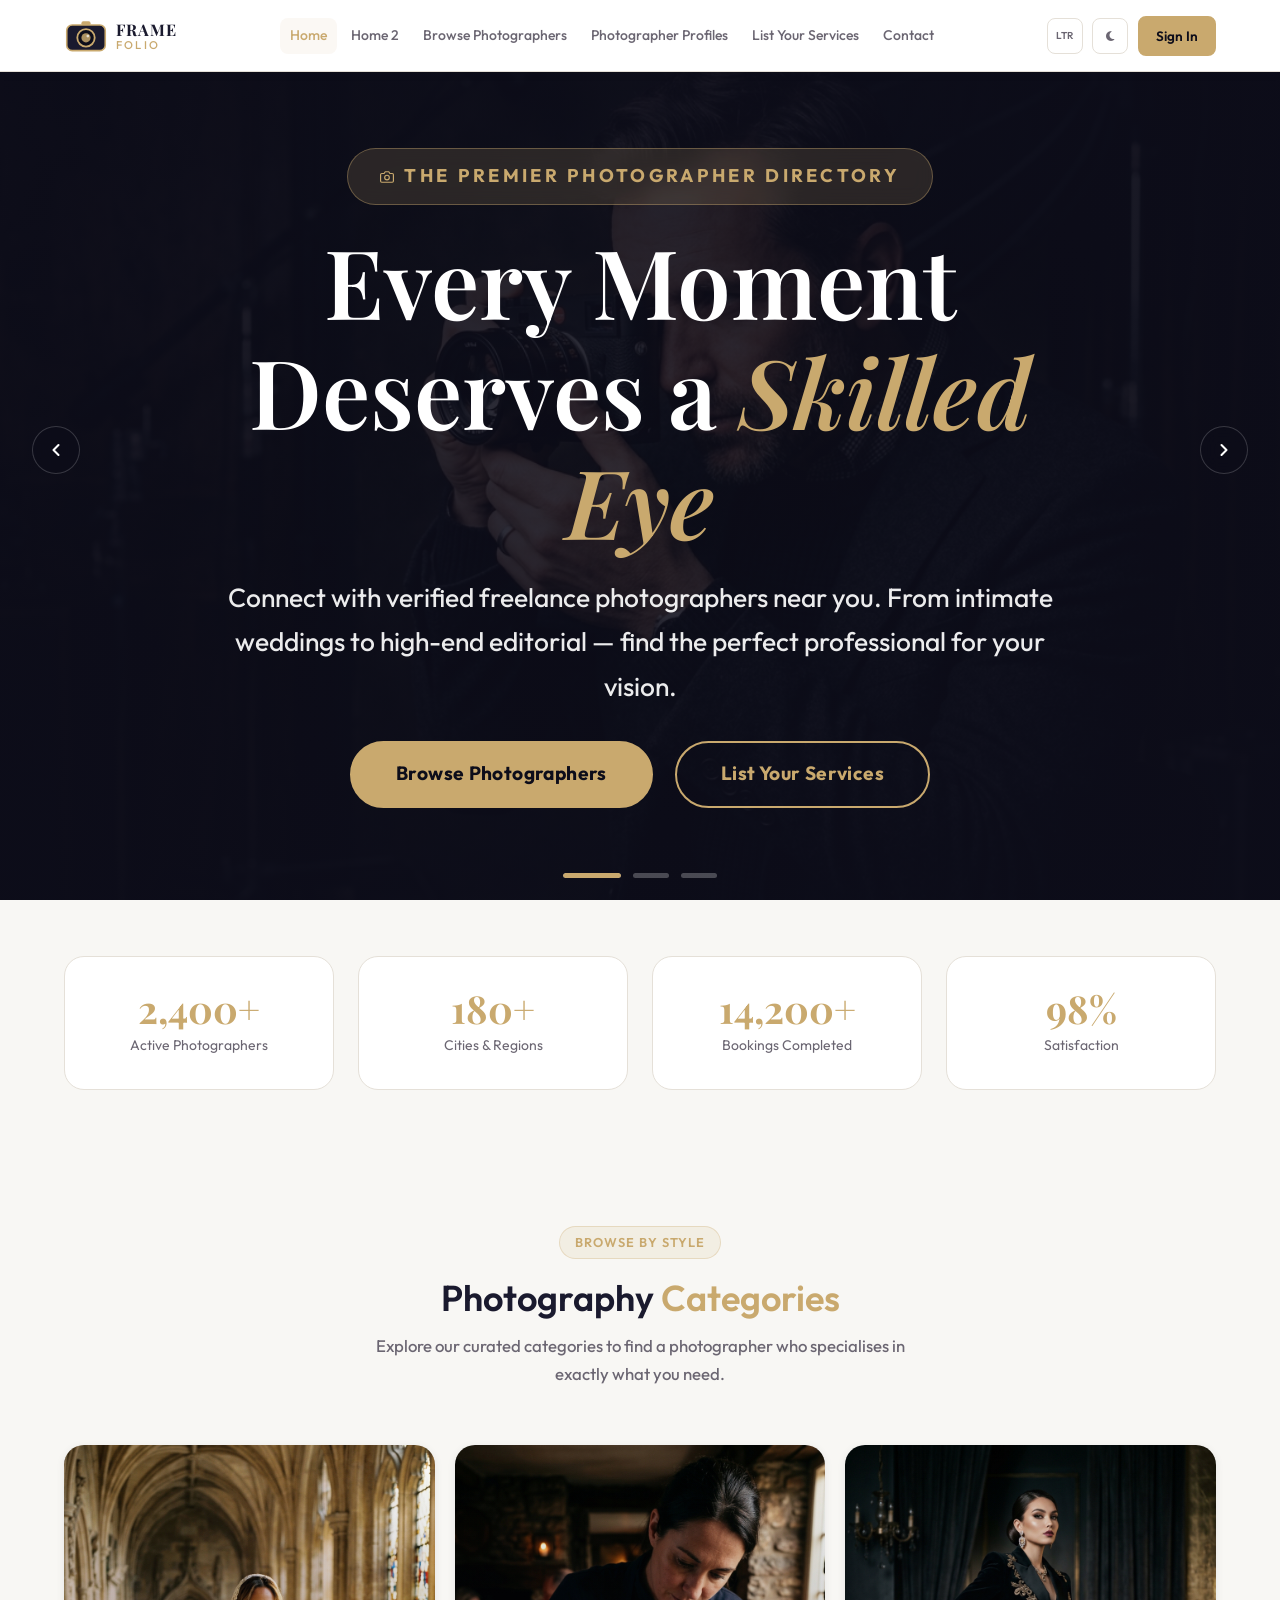
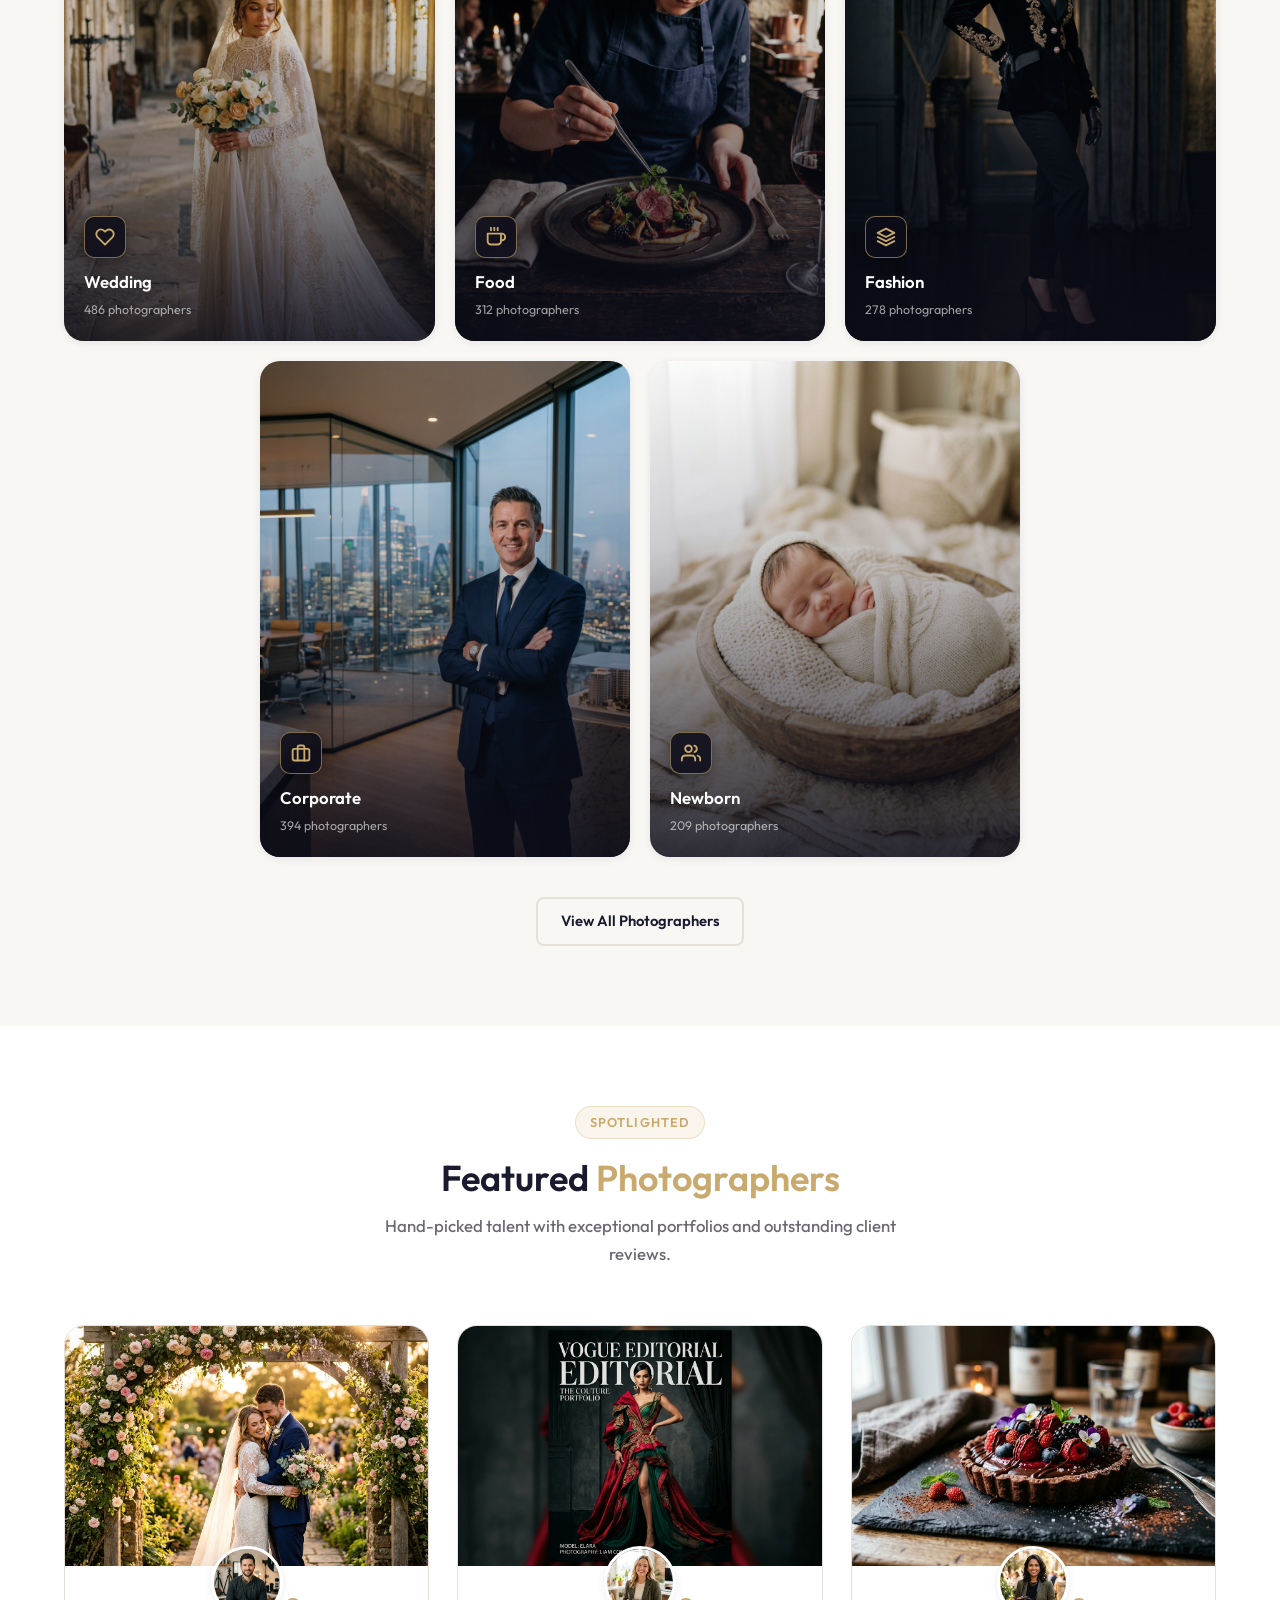
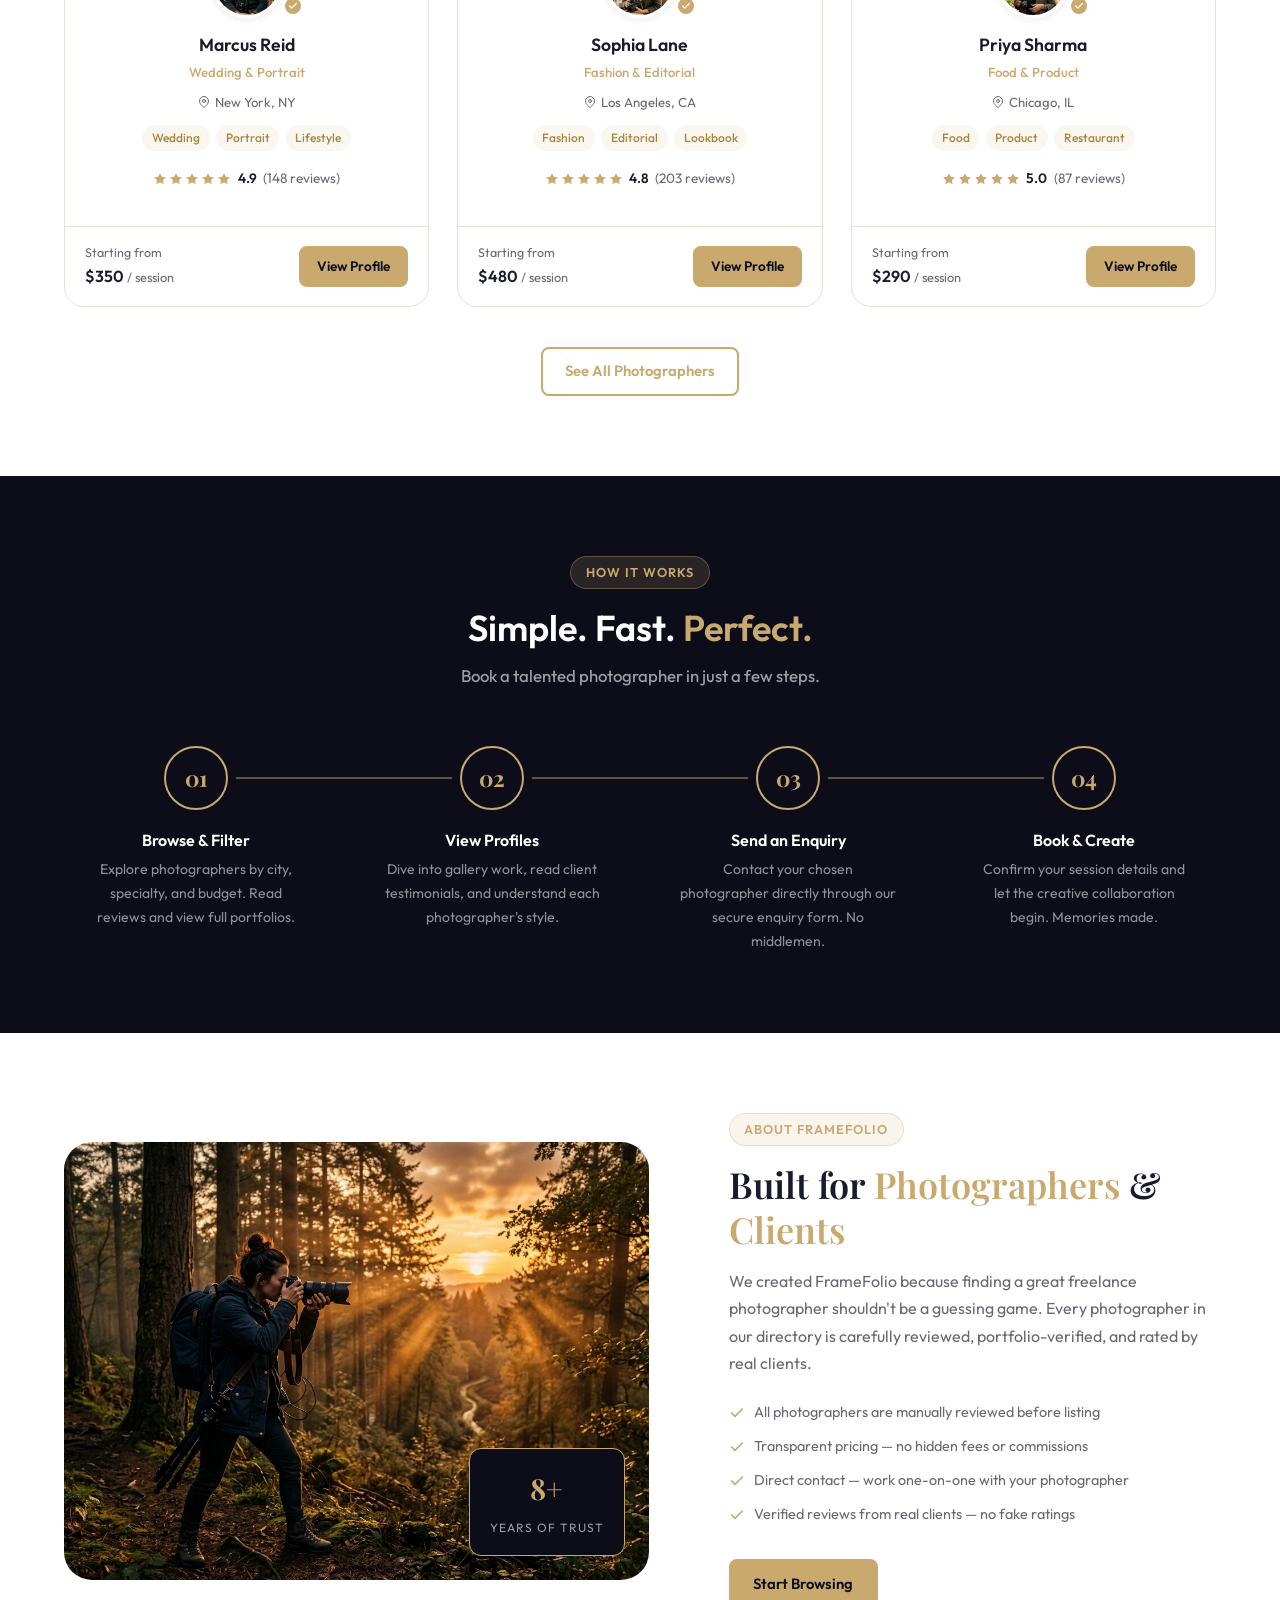
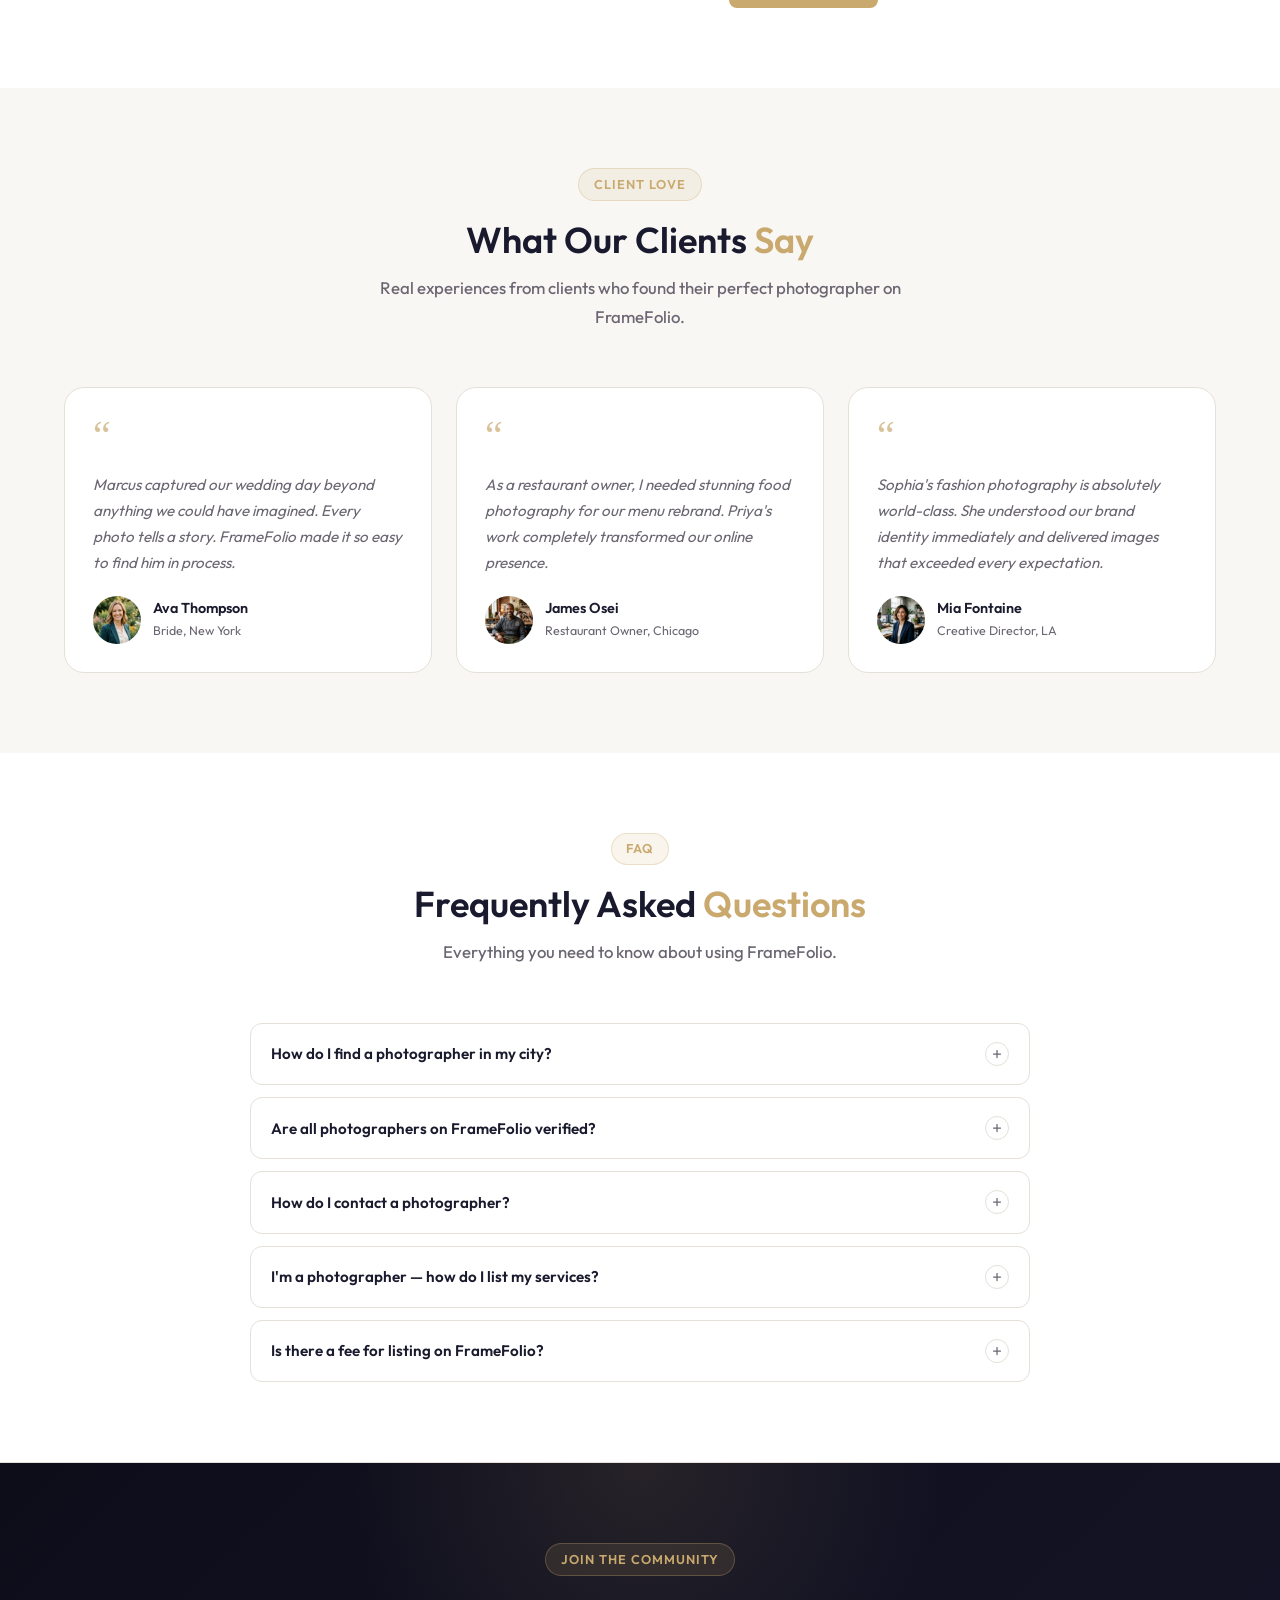
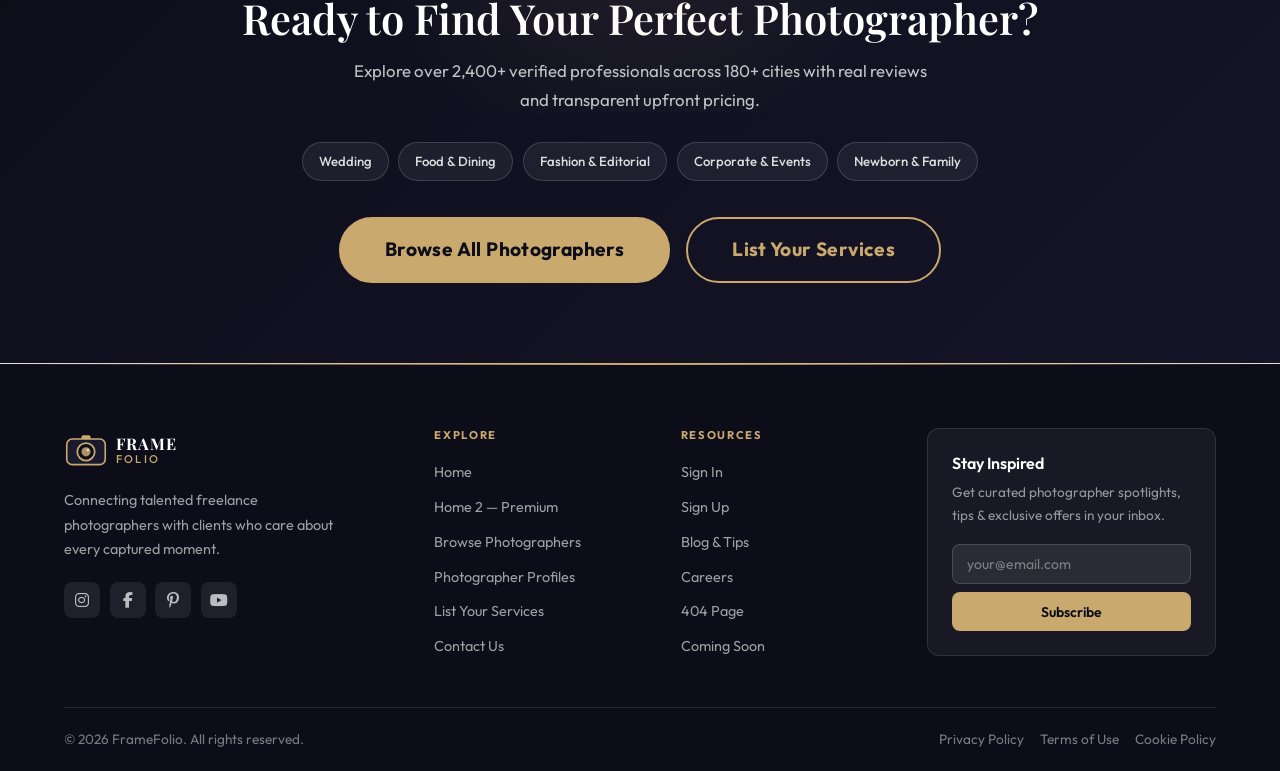
==== commit 898d976f: "fix: resolve hero navigation arrow positioning, responsive stats layout, and stylesheet versions" ====
--- a/index.html
+++ b/index.html
@@ -7,7 +7,7 @@
   <title>FrameFolio | Freelance Photographer Directory</title>
   <link rel="icon" type="image/svg+xml" href="favicon.svg">
   <link rel="stylesheet" href="https://cdnjs.cloudflare.com/ajax/libs/font-awesome/6.5.1/css/all.min.css">
-  <link rel="stylesheet" href="style.css?v=1.3">
+  <link rel="stylesheet" href="style.css?v=1.5">
 </head>
 <body>
 
--- a/style.css
+++ b/style.css
@@ -748,9 +748,11 @@
 }
 .hero-nav-arrow.hero-prev {
   left: 2rem;
+  right: auto;
 }
 .hero-nav-arrow.hero-next {
   right: 2rem;
+  left: auto;
 }
 [dir="rtl"] .hero-nav-arrow.hero-prev {
   left: auto;
@@ -761,6 +763,9 @@
   right: auto;
   left: 2rem;
   transform: translateY(-50%) rotate(180deg);
+}
+[dir="rtl"] .hero-nav-arrow:hover {
+  transform: translateY(-50%) rotate(180deg) scale(1.08);
 }
 
 @media (max-height: 750px) {
@@ -2207,9 +2212,22 @@
 }
 .hero-home2-slider .hero-nav-arrow.hero-prev {
   left: 1.5rem;
+  right: auto;
 }
 .hero-home2-slider .hero-nav-arrow.hero-next {
   right: 1.5rem;
+  left: auto;
+}
+[dir="rtl"] .hero-home2-slider .hero-nav-arrow.hero-prev {
+  left: auto;
+  right: 1.5rem;
+}
+[dir="rtl"] .hero-home2-slider .hero-nav-arrow.hero-next {
+  right: auto;
+  left: 1.5rem;
+}
+[dir="rtl"] .hero-home2-slider .hero-nav-arrow:hover {
+  transform: translateY(-50%) rotate(180deg) scale(1.08);
 }
 
 /* ── Dark Theme Overrides for Hero 2 ── */
@@ -4259,6 +4277,10 @@
   .portfolio-grid-item.span-2 { grid-column: span 1; }
   .photographers-grid { grid-template-columns: 1fr; }
   .featured-photographer-stats { grid-template-columns: 1fr 1fr; }
+  .featured-photographer-stats .featured-stat:last-child:nth-child(odd) {
+    grid-column: 1 / -1;
+    text-align: center;
+  }
   .profile-actions { flex-direction: column; }
   .gallery-masonry { columns: 1; }
   .hero-stat-num { font-size: 1.5rem; }
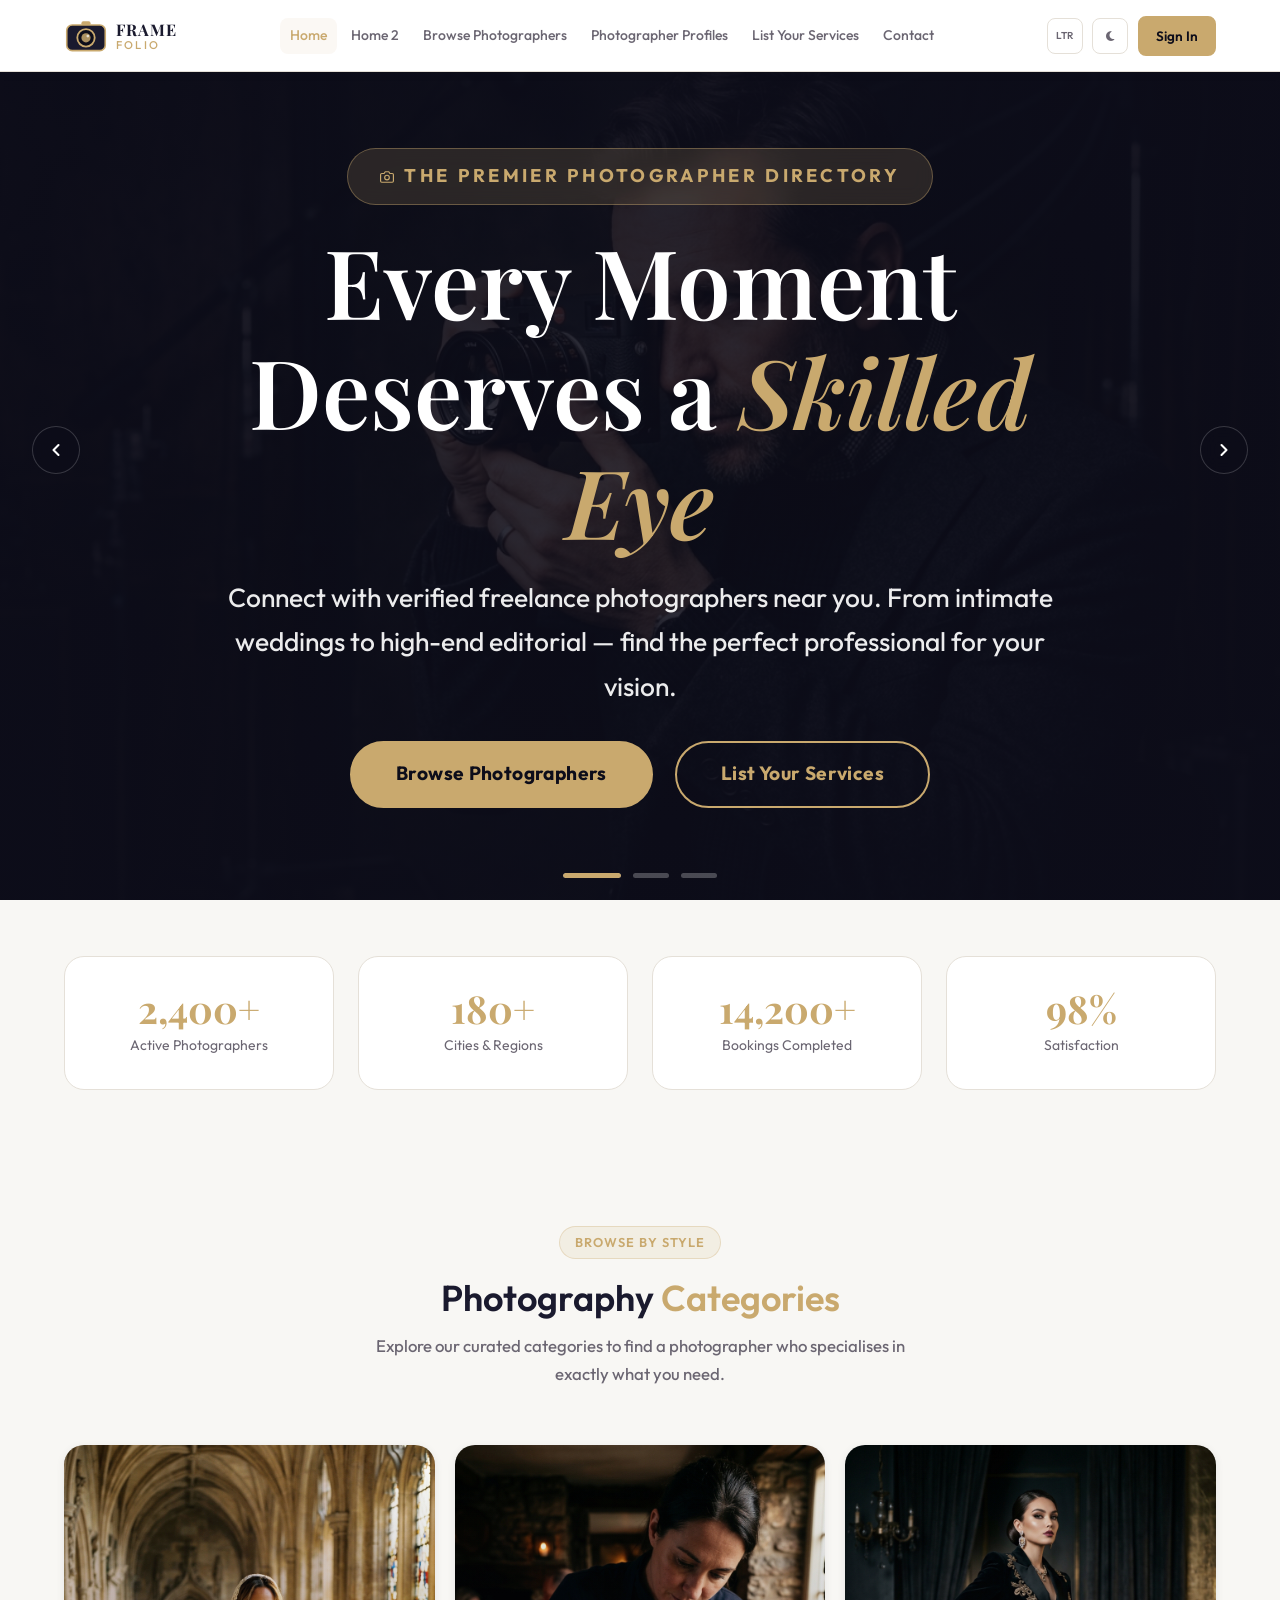
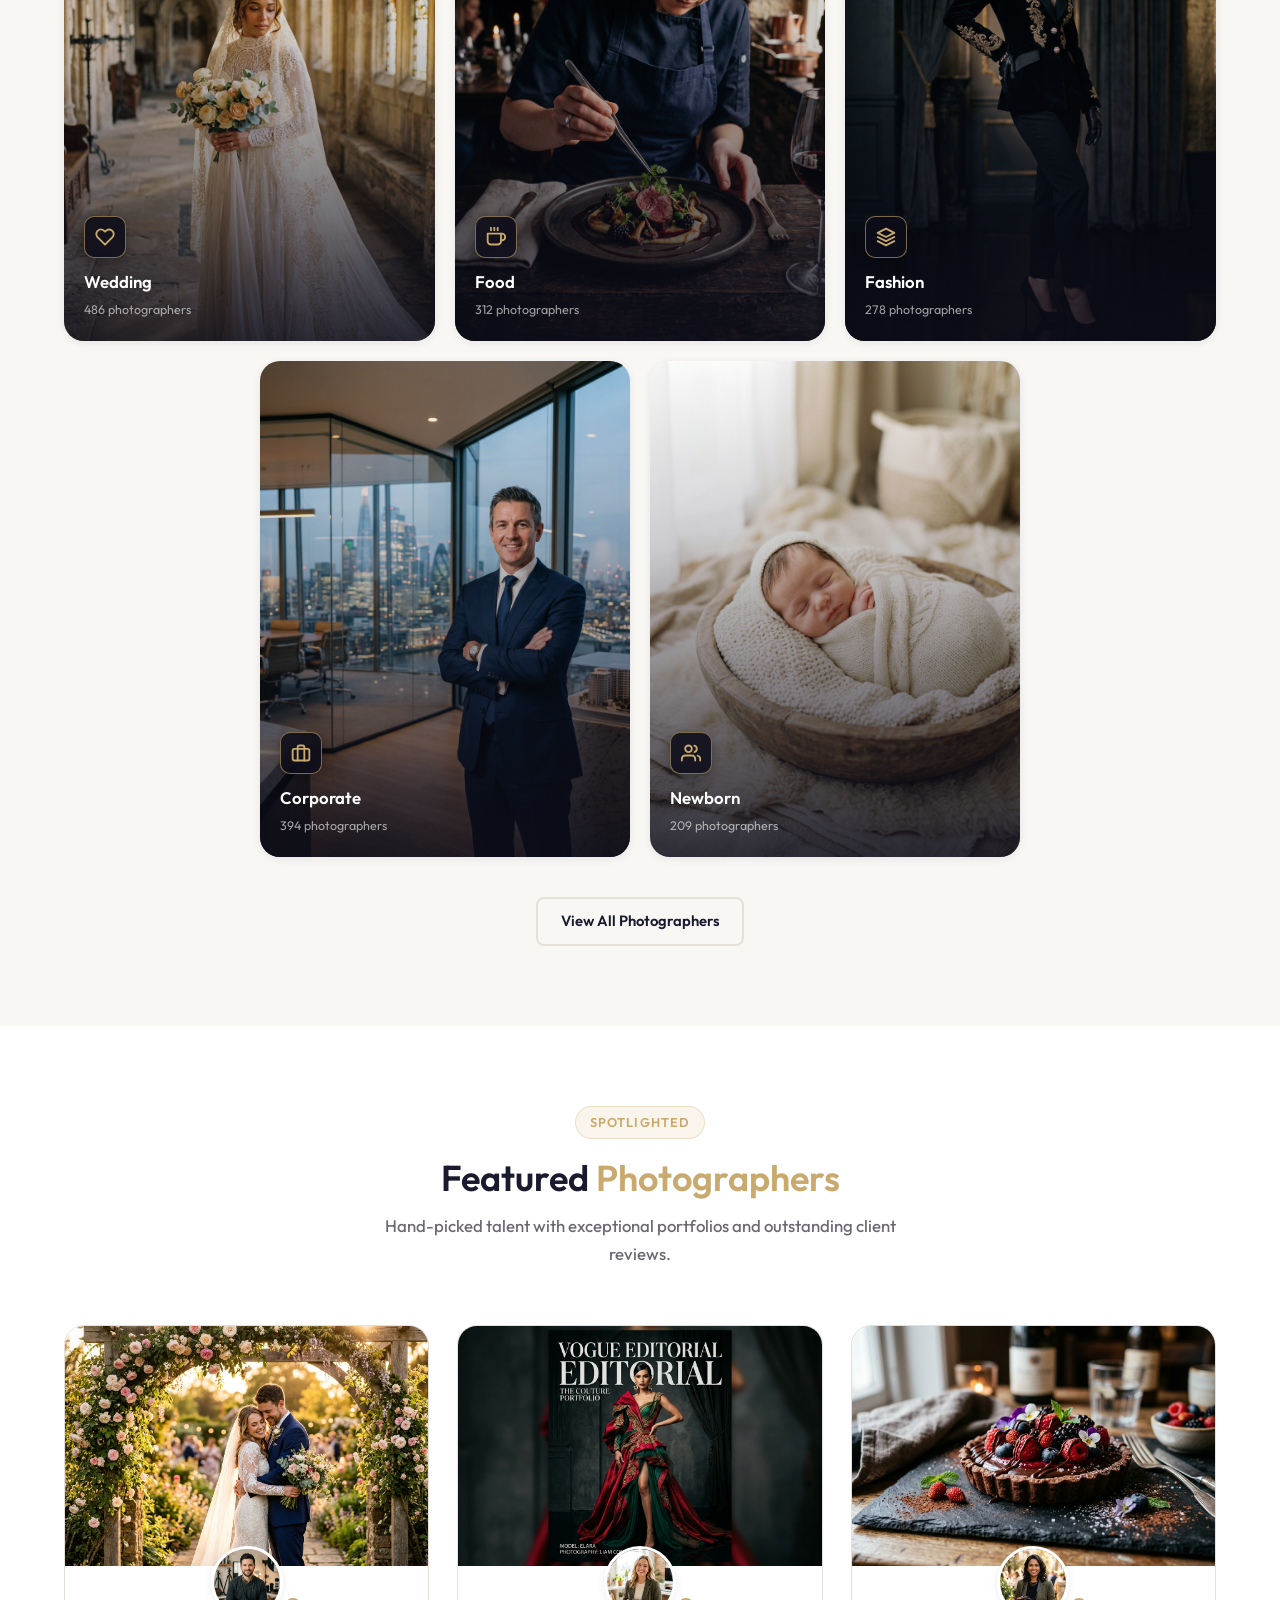
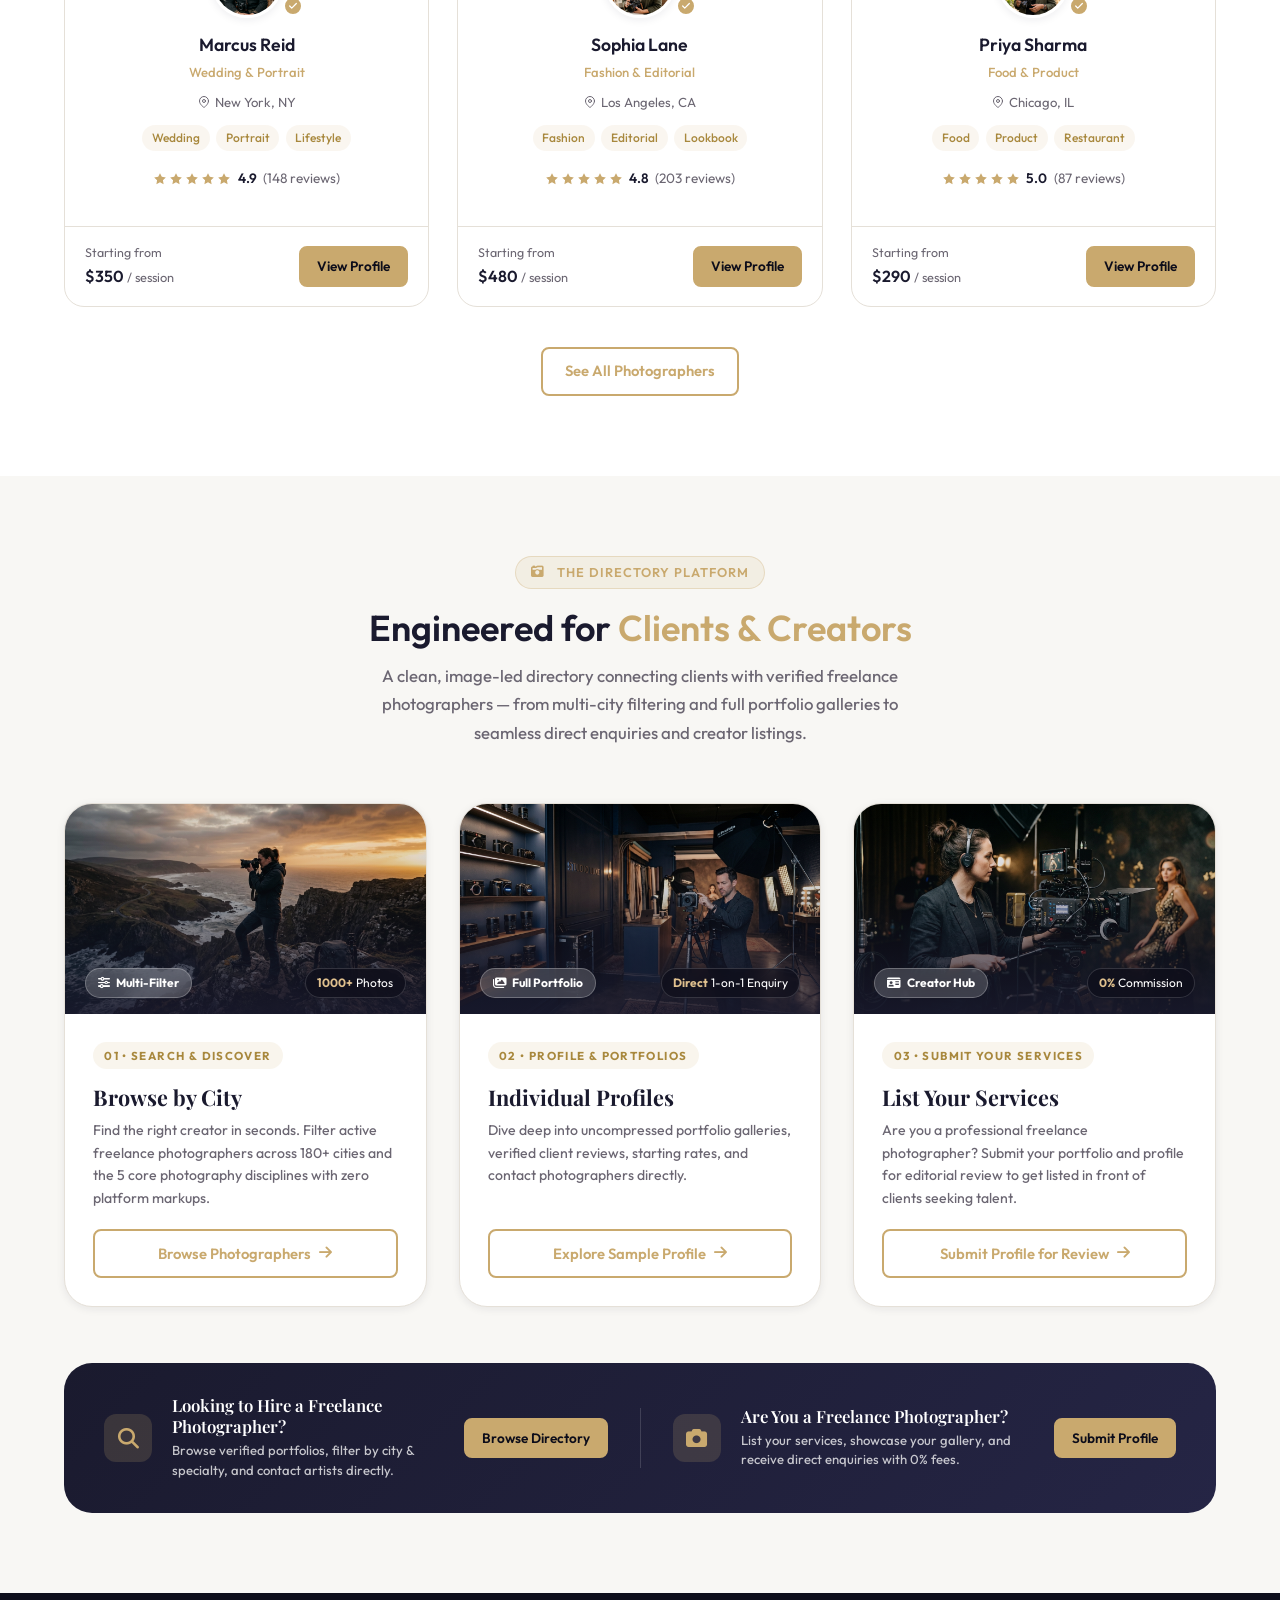
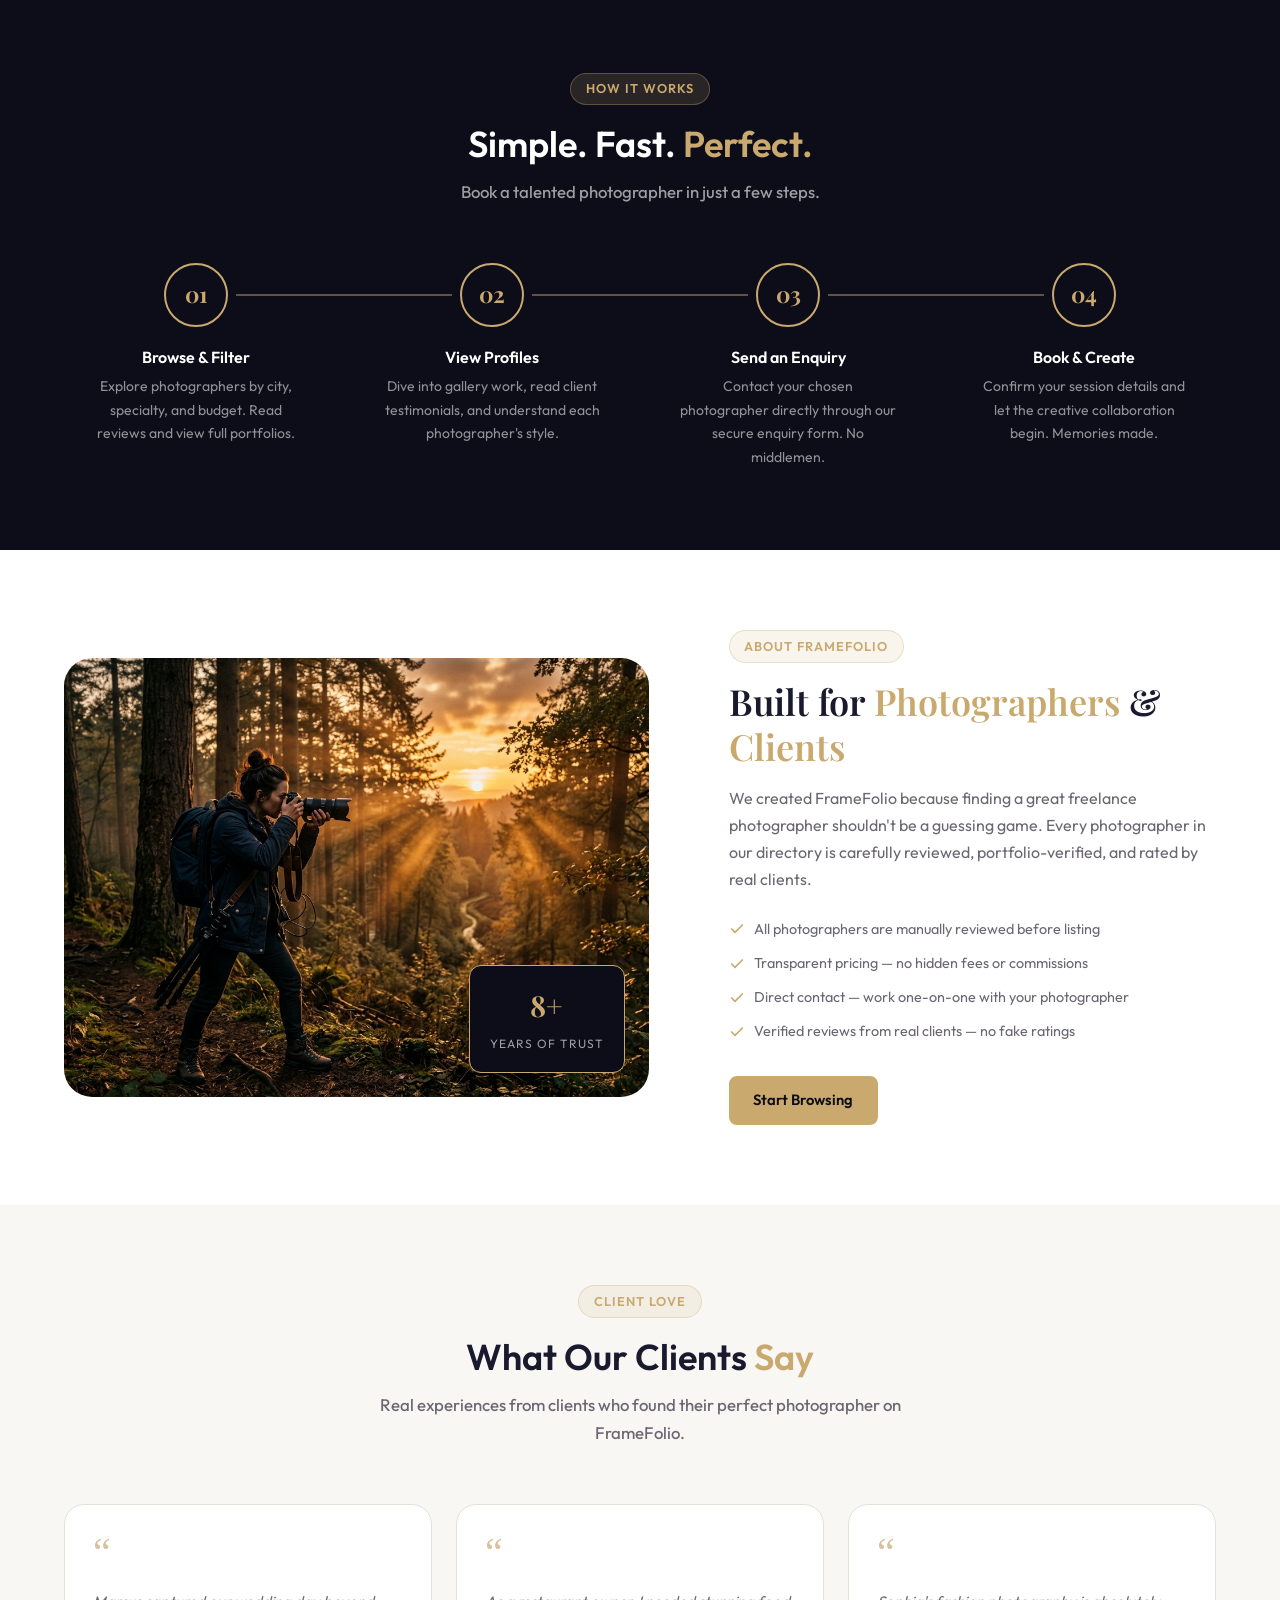
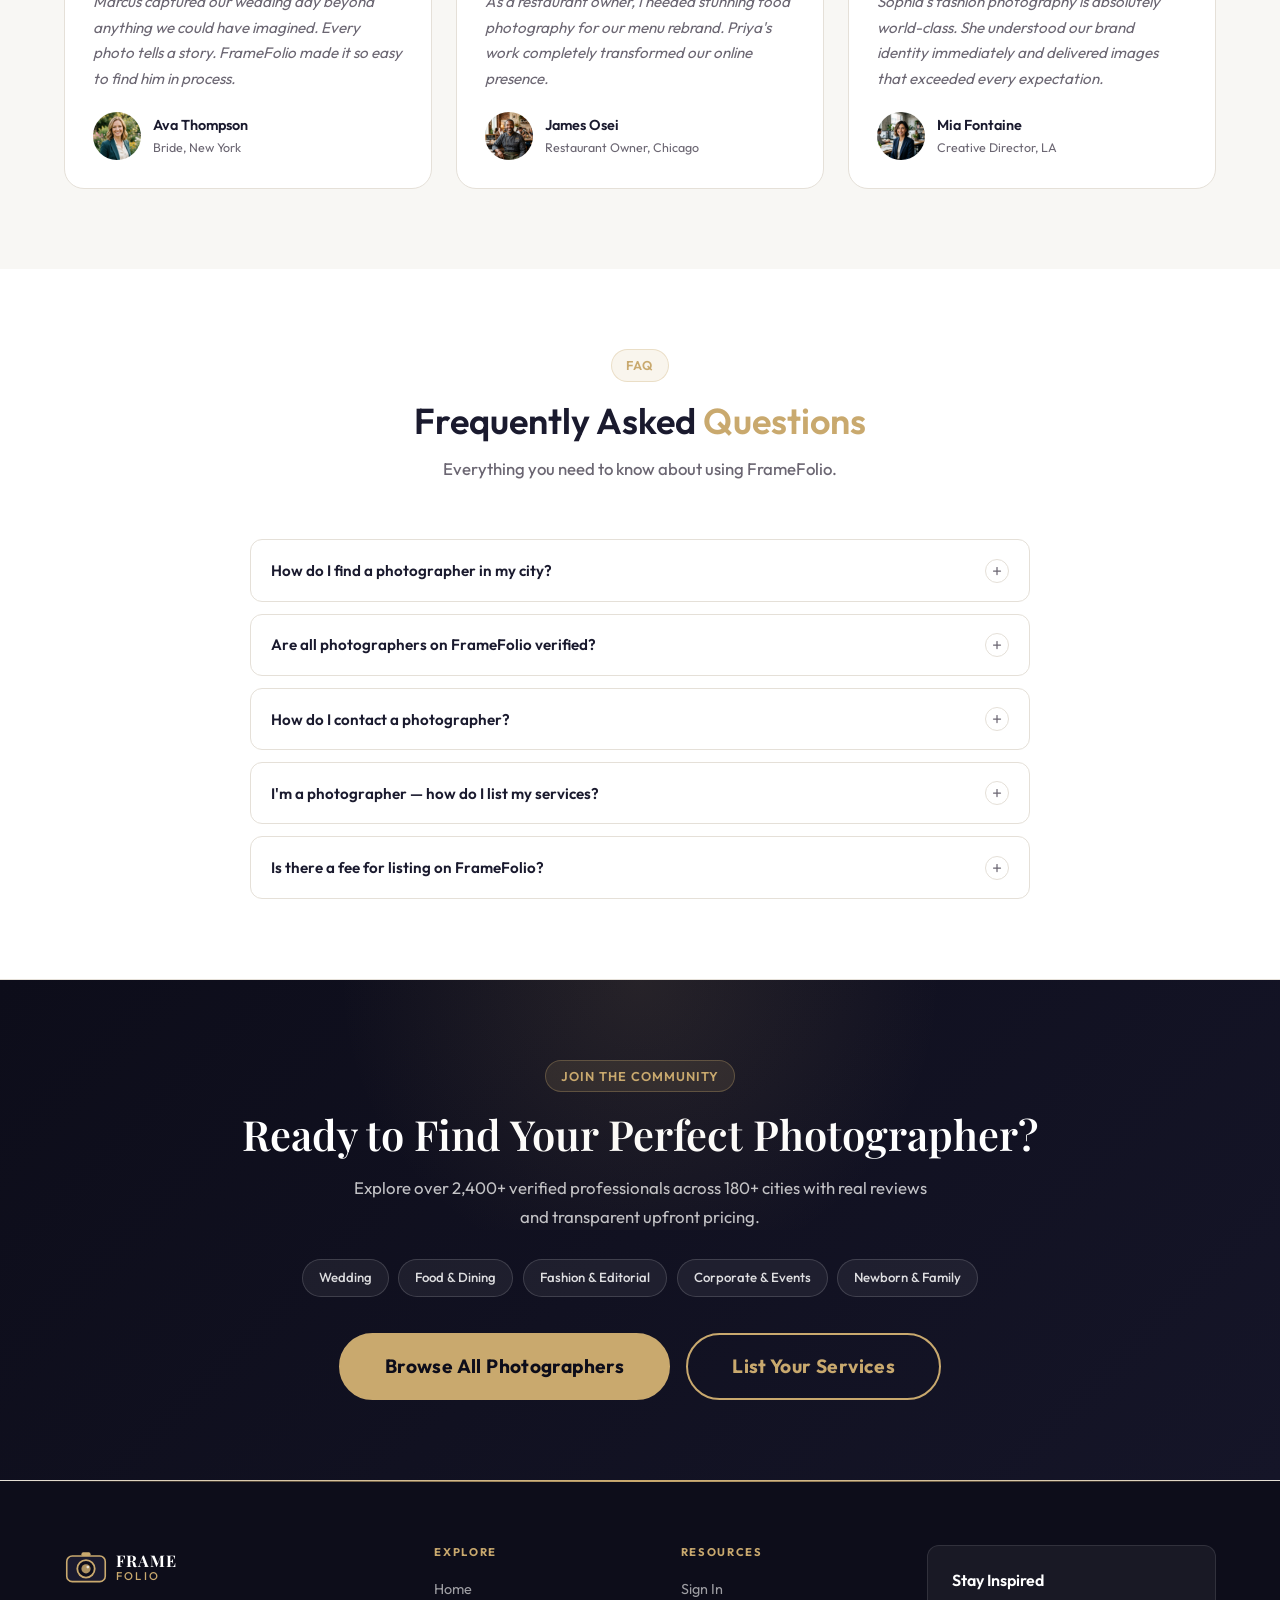
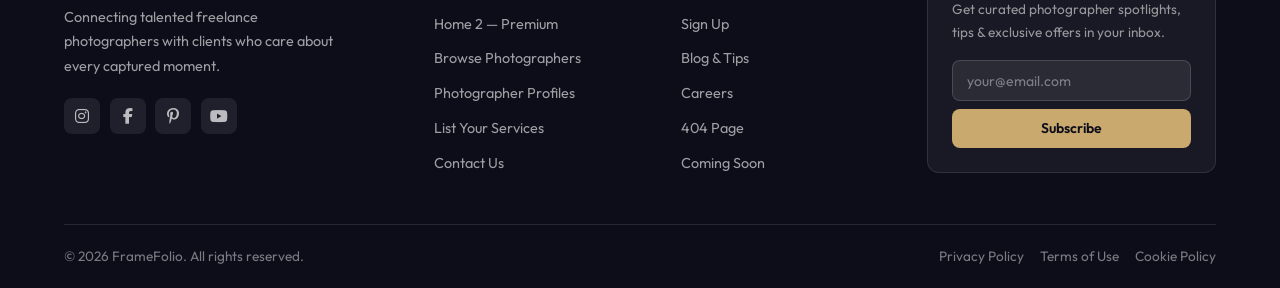
==== commit 68d32cf8: "feat: add directory ecosystem platform tour section, styles, and image assets" ====
--- a/index.html
+++ b/index.html
@@ -352,6 +352,106 @@
     <div style="text-align:center;margin-top:2.5rem;">
       <a href="browse.html" class="btn btn-outline">See All Photographers</a>
     </div>
+  </div>
+</section>
+
+<!-- ══════════════════════════════════════
+     THE DIRECTORY ECOSYSTEM & PLATFORM TOUR
+════════════════════════════════════════ -->
+<section class="section directory-experience-section" id="directory-experience-section" style="background:var(--bg-alt);">
+  <div class="container">
+    <div class="section-header animate-on-scroll">
+      <div class="section-badge"><i class="fa-solid fa-camera-retro" style="margin-right:0.35rem;"></i>The Directory Platform</div>
+      <h2>Engineered for <span style="color:var(--secondary);">Clients & Creators</span></h2>
+      <p>A clean, image-led directory connecting clients with verified freelance photographers — from multi-city filtering and full portfolio galleries to seamless direct enquiries and creator listings.</p>
+    </div>
+
+    <!-- 3 Core Directory Feature Cards (Clean Image-Led Layout) -->
+    <div class="dir-feature-grid">
+
+      <!-- Card 1: Browse Photographers by City & Specialty -->
+      <div class="dir-feature-card animate-on-scroll">
+        <div class="dir-card-media">
+          <img src="assets/images/banner_browse_photographers.jpg" alt="Browse Photographers by City and Specialty" loading="lazy">
+          <div class="dir-card-overlay">
+            <span class="dir-badge"><i class="fa-solid fa-sliders"></i> Multi-Filter</span>
+            <div class="dir-card-stat"><strong>1000+</strong> Photos</div>
+          </div>
+        </div>
+        <div class="dir-card-content">
+          <div class="dir-step-pill">01 • Search & Discover</div>
+          <h3 class="dir-card-title">Browse by City </h3>
+          <p class="dir-card-desc">Find the right creator in seconds. Filter active freelance photographers across 180+ cities and the 5 core photography disciplines with zero platform markups.</p>
+          <div class="dir-card-actions">
+            <a href="browse.html" class="btn btn-outline w-full">Browse Photographers <i class="fa-solid fa-arrow-right"></i></a>
+          </div>
+        </div>
+      </div>
+
+      <!-- Card 2: Individual Profile & Full Portfolio Gallery & Direct Contact -->
+      <div class="dir-feature-card animate-on-scroll" style="transition-delay:0.1s;">
+        <div class="dir-card-media">
+          <img src="assets/images/banner_photographer_profile.jpg" alt="Photographer Profile and Full Portfolio Gallery" loading="lazy">
+          <div class="dir-card-overlay">
+            <span class="dir-badge"><i class="fa-solid fa-images"></i> Full Portfolio</span>
+            <div class="dir-card-stat"><strong>Direct</strong> 1-on-1 Enquiry</div>
+          </div>
+        </div>
+        <div class="dir-card-content">
+          <div class="dir-step-pill">02 • Profile & Portfolios</div>
+          <h3 class="dir-card-title">Individual Profiles</h3>
+          <p class="dir-card-desc">Dive deep into uncompressed portfolio galleries, verified client reviews, starting rates, and contact photographers directly.</p>
+          <div class="dir-card-actions">
+            <a href="photographer-profile.html" class="btn btn-outline w-full">Explore Sample Profile <i class="fa-solid fa-arrow-right"></i></a>
+          </div>
+        </div>
+      </div>
+
+      <!-- Card 3: List Your Services — Submit Profile for Review -->
+      <div class="dir-feature-card animate-on-scroll" style="transition-delay:0.2s;">
+        <div class="dir-card-media">
+          <img src="assets/images/banner_list_services.jpg" alt="List Your Services as a Freelance Photographer" loading="lazy">
+          <div class="dir-card-overlay">
+            <span class="dir-badge"><i class="fa-solid fa-id-card"></i> Creator Hub</span>
+            <div class="dir-card-stat"><strong>0%</strong> Commission</div>
+          </div>
+        </div>
+        <div class="dir-card-content">
+          <div class="dir-step-pill">03 • Submit Your Services</div>
+          <h3 class="dir-card-title">List Your Services </h3>
+          <p class="dir-card-desc">Are you a professional freelance photographer? Submit your portfolio and profile for editorial review to get listed in front of clients seeking talent.</p>
+          <div class="dir-card-actions">
+            <a href="list-services.html" class="btn btn-outline w-full">Submit Profile for Review <i class="fa-solid fa-arrow-right"></i></a>
+          </div>
+        </div>
+      </div>
+
+    </div>
+
+
+    <!-- Dual Action Strip: For Clients & Photographers -->
+    <div class="dir-dual-cta animate-on-scroll">
+      <div class="dir-dual-box client-box">
+        <div class="dir-dual-icon"><i class="fa-solid fa-magnifying-glass"></i></div>
+        <div class="dir-dual-text">
+          <h4>Looking to Hire a Freelance Photographer?</h4>
+          <p>Browse verified portfolios, filter by city & specialty, and contact artists directly.</p>
+        </div>
+        <a href="browse.html" class="btn btn-primary btn-sm">Browse Directory</a>
+      </div>
+
+      <div class="dir-dual-divider"></div>
+
+      <div class="dir-dual-box creator-box">
+        <div class="dir-dual-icon"><i class="fa-solid fa-camera"></i></div>
+        <div class="dir-dual-text">
+          <h4>Are You a Freelance Photographer?</h4>
+          <p>List your services, showcase your gallery, and receive direct enquiries with 0% fees.</p>
+        </div>
+        <a href="list-services.html" class="btn btn-primary btn-sm">Submit Profile</a>
+      </div>
+    </div>
+
   </div>
 </section>
 
--- a/style.css
+++ b/style.css
@@ -4519,3 +4519,766 @@
   background-image: url('assets/images/banner_contact_page.jpg');
 }
 
+/* ============================================================
+   HOME 1: DIRECTORY ECOSYSTEM & CORE ARCHITECTURE
+   ============================================================ */
+.directory-experience-section {
+  position: relative;
+  overflow: hidden;
+}
+
+.dir-feature-grid {
+  display: grid;
+  grid-template-columns: repeat(3, 1fr);
+  gap: 2rem;
+  align-items: stretch;
+  margin-bottom: 3.5rem;
+}
+
+@media (max-width: 992px) {
+  .dir-feature-grid {
+    grid-template-columns: 1fr;
+    max-width: 600px;
+    margin-left: auto;
+    margin-right: auto;
+  }
+}
+
+.dir-feature-card {
+  background: var(--bg-card);
+  border: 1px solid var(--border);
+  border-radius: var(--radius-xl);
+  overflow: hidden;
+  display: flex;
+  flex-direction: column;
+  box-shadow: var(--shadow-sm);
+  transition: transform var(--transition), box-shadow var(--transition), border-color var(--transition);
+}
+
+.dir-feature-card:hover {
+  transform: translateY(-6px);
+  box-shadow: var(--shadow-lg);
+  border-color: rgba(201,169,110,0.5);
+}
+
+.dir-card-media {
+  position: relative;
+  height: 210px;
+  overflow: hidden;
+  background: var(--surface);
+}
+
+.dir-card-media img {
+  width: 100%;
+  height: 100%;
+  object-fit: cover;
+  transition: transform 0.6s cubic-bezier(0.4,0,0.2,1);
+}
+
+.dir-feature-card:hover .dir-card-media img {
+  transform: scale(1.07);
+}
+
+.dir-card-overlay {
+  position: absolute;
+  inset: 0;
+  background: linear-gradient(to top, rgba(26,26,46,0.88) 0%, rgba(26,26,46,0.2) 60%, transparent 100%);
+  display: flex;
+  align-items: flex-end;
+  justify-content: space-between;
+  padding: 1rem 1.25rem;
+}
+
+.dir-badge {
+  font-size: 0.75rem;
+  font-weight: 700;
+  color: #ffffff;
+  background: rgba(255,255,255,0.18);
+  backdrop-filter: blur(8px);
+  -webkit-backdrop-filter: blur(8px);
+  padding: 0.28rem 0.75rem;
+  border-radius: 50px;
+  border: 1px solid rgba(255,255,255,0.25);
+  display: inline-flex;
+  align-items: center;
+  gap: 0.35rem;
+}
+
+.dir-card-stat {
+  font-size: 0.75rem;
+  color: #ffffff;
+  background: rgba(13,13,26,0.65);
+  backdrop-filter: blur(8px);
+  -webkit-backdrop-filter: blur(8px);
+  padding: 0.28rem 0.7rem;
+  border-radius: 50px;
+  border: 1px solid rgba(255,255,255,0.15);
+}
+
+.dir-card-stat strong {
+  color: var(--secondary-light);
+}
+
+.dir-card-content {
+  padding: 1.75rem;
+  flex: 1;
+  display: flex;
+  flex-direction: column;
+}
+
+.dir-step-pill {
+  font-size: 0.72rem;
+  font-weight: 700;
+  text-transform: uppercase;
+  letter-spacing: 0.12em;
+  color: var(--secondary-dark);
+  background: rgba(201,169,110,0.12);
+  padding: 0.25rem 0.7rem;
+  border-radius: 50px;
+  align-self: flex-start;
+  margin-bottom: 0.85rem;
+}
+
+html.dark .dir-step-pill {
+  color: var(--secondary-light);
+}
+
+.dir-card-title {
+  font-family: var(--font-serif);
+  font-size: 1.35rem;
+  font-weight: 700;
+  color: var(--text);
+  margin-bottom: 0.5rem;
+  line-height: 1.3;
+}
+
+.dir-card-desc {
+  font-size: 0.88rem;
+  color: var(--text-muted);
+  line-height: 1.6;
+  margin-bottom: 1.25rem;
+}
+
+.dir-subgroup-label {
+  font-size: 0.75rem;
+  font-weight: 700;
+  text-transform: uppercase;
+  letter-spacing: 0.08em;
+  color: var(--text);
+  margin-bottom: 0.5rem;
+  display: flex;
+  align-items: center;
+  gap: 0.35rem;
+}
+
+.dir-subgroup-label i {
+  color: var(--secondary);
+  font-size: 0.8rem;
+}
+
+/* Specialties Pills in Card 1 */
+.dir-pill-row {
+  display: flex;
+  flex-wrap: wrap;
+  gap: 0.4rem;
+  margin-bottom: 0.85rem;
+}
+
+.dir-spec-pill {
+  display: inline-flex;
+  align-items: center;
+  gap: 0.35rem;
+  font-size: 0.76rem;
+  font-weight: 600;
+  padding: 0.3rem 0.7rem;
+  border-radius: 50px;
+  background: var(--surface);
+  border: 1px solid var(--border);
+  color: var(--text);
+  transition: all var(--transition);
+}
+
+.dir-spec-pill:hover {
+  background: var(--secondary);
+  border-color: var(--secondary);
+  color: #0d0d1a;
+  transform: translateY(-1px);
+}
+
+.dir-spec-pill i {
+  font-size: 0.7rem;
+  color: var(--secondary);
+  transition: color var(--transition);
+}
+
+.dir-spec-pill:hover i {
+  color: #0d0d1a;
+}
+
+.dir-city-row {
+  display: flex;
+  flex-wrap: wrap;
+  gap: 0.4rem;
+  margin-bottom: 1.5rem;
+}
+
+.dir-city-tag {
+  font-size: 0.74rem;
+  font-weight: 500;
+  padding: 0.25rem 0.65rem;
+  border-radius: 6px;
+  background: var(--bg);
+  border: 1px dashed var(--border);
+  color: var(--text-muted);
+  transition: all var(--transition);
+}
+
+.dir-city-tag:hover {
+  border-color: var(--secondary);
+  color: var(--secondary-dark);
+}
+
+html.dark .dir-city-tag:hover {
+  color: var(--secondary-light);
+}
+
+/* Profile Preview in Card 2 */
+.dir-profile-preview-box {
+  background: var(--surface);
+  border-radius: var(--radius-md);
+  padding: 0.95rem;
+  margin-bottom: 1.5rem;
+  border: 1px solid var(--border);
+}
+
+.dir-profile-user {
+  display: flex;
+  align-items: center;
+  gap: 0.65rem;
+  margin-bottom: 0.75rem;
+}
+
+.dir-profile-avatar {
+  width: 38px;
+  height: 38px;
+  border-radius: 50%;
+  object-fit: cover;
+  border: 2px solid var(--secondary);
+}
+
+.dir-profile-name {
+  font-weight: 700;
+  font-size: 0.88rem;
+  color: var(--text);
+  display: flex;
+  align-items: center;
+  gap: 0.3rem;
+}
+
+.dir-check-badge {
+  color: #22c55e;
+  font-size: 0.75rem;
+}
+
+.dir-profile-spec {
+  font-size: 0.72rem;
+  color: var(--text-muted);
+}
+
+.dir-profile-rate {
+  margin-left: auto;
+  font-weight: 800;
+  font-size: 0.95rem;
+  color: var(--text);
+  text-align: right;
+}
+
+.dir-gallery-strip {
+  display: grid;
+  grid-template-columns: repeat(3, 1fr);
+  gap: 0.4rem;
+  margin-bottom: 0.75rem;
+}
+
+.dir-gallery-strip img {
+  width: 100%;
+  height: 65px;
+  object-fit: cover;
+  border-radius: var(--radius-sm);
+}
+
+.dir-enquiry-pill {
+  font-size: 0.74rem;
+  font-weight: 600;
+  color: var(--text);
+  background: var(--bg-card);
+  padding: 0.45rem 0.75rem;
+  border-radius: 6px;
+  border: 1px solid var(--border);
+  display: flex;
+  align-items: center;
+  gap: 0.4rem;
+}
+
+/* Perks Grid in Card 3 */
+.dir-perks-grid {
+  display: grid;
+  grid-template-columns: 1fr 1fr;
+  gap: 0.65rem;
+  margin-bottom: 1.5rem;
+}
+
+.dir-perk-item {
+  display: flex;
+  align-items: flex-start;
+  gap: 0.5rem;
+  background: var(--surface);
+  padding: 0.65rem;
+  border-radius: var(--radius-sm);
+  border: 1px solid var(--border);
+}
+
+.dir-perk-icon {
+  width: 26px;
+  height: 26px;
+  border-radius: 50%;
+  background: rgba(201,169,110,0.15);
+  color: var(--secondary);
+  display: flex;
+  align-items: center;
+  justify-content: center;
+  font-size: 0.72rem;
+  flex-shrink: 0;
+  margin-top: 0.1rem;
+}
+
+.dir-perk-item strong {
+  display: block;
+  font-size: 0.75rem;
+  color: var(--text);
+  line-height: 1.25;
+}
+
+.dir-perk-item span {
+  font-size: 0.68rem;
+  color: var(--text-muted);
+  line-height: 1.3;
+}
+
+.dir-card-actions {
+  margin-top: auto;
+}
+
+/* 5 Core Specialties Quick Bar */
+.dir-specialties-bar {
+  background: var(--bg-card);
+  border: 1px solid var(--border);
+  border-radius: var(--radius-xl);
+  padding: 2rem;
+  box-shadow: var(--shadow-sm);
+  margin-bottom: 2rem;
+}
+
+.dir-specialties-bar-header {
+  display: flex;
+  align-items: flex-end;
+  justify-content: space-between;
+  gap: 1rem;
+  margin-bottom: 1.5rem;
+  flex-wrap: wrap;
+}
+
+.dir-specialties-strip-grid {
+  display: grid;
+  grid-template-columns: repeat(5, 1fr);
+  gap: 1rem;
+}
+
+@media (max-width: 992px) {
+  .dir-specialties-strip-grid {
+    grid-template-columns: repeat(3, 1fr);
+  }
+}
+
+@media (max-width: 600px) {
+  .dir-specialties-strip-grid {
+    grid-template-columns: 1fr 1fr;
+  }
+}
+
+.dir-spec-card {
+  position: relative;
+  height: 140px;
+  border-radius: var(--radius-md);
+  overflow: hidden;
+  box-shadow: var(--shadow-sm);
+  display: block;
+  border: 1px solid var(--border);
+  transition: transform var(--transition), box-shadow var(--transition);
+}
+
+.dir-spec-card:hover {
+  transform: translateY(-4px);
+  box-shadow: var(--shadow-md);
+  border-color: var(--secondary);
+}
+
+.dir-spec-card img {
+  width: 100%;
+  height: 100%;
+  object-fit: cover;
+  transition: transform 0.5s cubic-bezier(0.4,0,0.2,1);
+}
+
+.dir-spec-card:hover img {
+  transform: scale(1.08);
+}
+
+.dir-spec-info {
+  position: absolute;
+  inset: 0;
+  background: linear-gradient(to top, rgba(26,26,46,0.88) 0%, rgba(26,26,46,0.2) 65%, transparent 100%);
+  display: flex;
+  flex-direction: column;
+  justify-content: flex-end;
+  padding: 0.85rem;
+  color: #ffffff;
+}
+
+.dir-spec-badge {
+  font-family: var(--font-serif);
+  font-size: 1.05rem;
+  font-weight: 700;
+  color: #ffffff;
+  line-height: 1.2;
+}
+
+.dir-spec-count {
+  font-size: 0.72rem;
+  color: rgba(255,255,255,0.78);
+  font-weight: 400;
+}
+
+/* Dual Pathway CTA Strip */
+.dir-dual-cta {
+  background: linear-gradient(135deg, var(--primary) 0%, var(--primary-light) 100%);
+  border-radius: var(--radius-xl);
+  padding: 2rem 2.5rem;
+  display: flex;
+  align-items: center;
+  justify-content: space-between;
+  gap: 2rem;
+  color: #ffffff;
+}
+
+@media (max-width: 900px) {
+  .dir-dual-cta {
+    flex-direction: column;
+    padding: 2rem 1.5rem;
+  }
+}
+
+.dir-dual-box {
+  display: flex;
+  align-items: center;
+  gap: 1.25rem;
+  flex: 1;
+}
+
+@media (max-width: 600px) {
+  .dir-dual-box {
+    flex-direction: column;
+    text-align: center;
+  }
+}
+
+.dir-dual-icon {
+  width: 48px;
+  height: 48px;
+  border-radius: var(--radius-md);
+  background: rgba(201,169,110,0.18);
+  color: var(--secondary);
+  display: flex;
+  align-items: center;
+  justify-content: center;
+  font-size: 1.3rem;
+  flex-shrink: 0;
+}
+
+.dir-dual-text h4 {
+  color: #ffffff;
+  font-size: 1.05rem;
+  font-family: var(--font-serif);
+  margin-bottom: 0.25rem;
+}
+
+.dir-dual-text p {
+  color: rgba(255,255,255,0.75);
+  font-size: 0.82rem;
+  margin: 0;
+  line-height: 1.5;
+}
+
+.dir-dual-divider {
+  width: 1px;
+  height: 60px;
+  background: rgba(255,255,255,0.15);
+}
+
+@media (max-width: 900px) {
+  .dir-dual-divider {
+    width: 100%;
+    height: 1px;
+  }
+}
+
+/* ============================================================
+   HOME 2: PREMIER CREATIVE HUBS & METRO SHOWCASE
+   ============================================================ */
+.home2-metro-hubs-section {
+  position: relative;
+  overflow: hidden;
+}
+
+.metro-grid {
+  display: grid;
+  grid-template-columns: repeat(2, 1fr);
+  gap: 2rem;
+}
+
+@media (max-width: 860px) {
+  .metro-grid {
+    grid-template-columns: 1fr;
+  }
+}
+
+.metro-card {
+  background: var(--bg-card);
+  border: 1px solid var(--border);
+  border-radius: var(--radius-xl);
+  overflow: hidden;
+  box-shadow: var(--shadow-sm);
+  display: flex;
+  flex-direction: column;
+  transition: transform var(--transition), box-shadow var(--transition), border-color var(--transition), opacity 0.3s ease;
+}
+
+.metro-card:hover {
+  transform: translateY(-5px);
+  box-shadow: var(--shadow-lg);
+  border-color: rgba(201,169,110,0.45);
+}
+
+.metro-card-hero {
+  position: relative;
+  height: 250px;
+  overflow: hidden;
+}
+
+.metro-card-hero img {
+  width: 100%;
+  height: 100%;
+  object-fit: cover;
+  transition: transform 0.6s cubic-bezier(0.4,0,0.2,1);
+}
+
+.metro-card:hover .metro-card-hero img {
+  transform: scale(1.07);
+}
+
+.metro-card-gradient {
+  position: absolute;
+  inset: 0;
+  background: linear-gradient(to top, rgba(13,13,26,0.92) 0%, rgba(13,13,26,0.3) 55%, transparent 100%);
+  display: flex;
+  flex-direction: column;
+  justify-content: space-between;
+  padding: 1.25rem 1.5rem;
+}
+
+.metro-hero-top {
+  display: flex;
+  align-items: center;
+  justify-content: space-between;
+  width: 100%;
+}
+
+.metro-count-badge {
+  display: inline-flex;
+  align-items: center;
+  gap: 0.35rem;
+  background: rgba(13,13,26,0.7);
+  backdrop-filter: blur(10px);
+  -webkit-backdrop-filter: blur(10px);
+  color: var(--secondary-light);
+  font-size: 0.75rem;
+  font-weight: 700;
+  padding: 0.3rem 0.75rem;
+  border-radius: 50px;
+  border: 1px solid rgba(201,169,110,0.35);
+}
+
+.metro-rate-badge {
+  background: rgba(255,255,255,0.18);
+  backdrop-filter: blur(8px);
+  -webkit-backdrop-filter: blur(8px);
+  color: #ffffff;
+  font-size: 0.75rem;
+  font-weight: 600;
+  padding: 0.3rem 0.75rem;
+  border-radius: 50px;
+  border: 1px solid rgba(255,255,255,0.25);
+}
+
+.metro-hero-bottom {
+  color: #ffffff;
+}
+
+.metro-city-name {
+  font-family: var(--font-serif);
+  font-size: 1.65rem;
+  font-weight: 700;
+  color: #ffffff;
+  margin-bottom: 0.2rem;
+  text-shadow: 0 2px 6px rgba(0,0,0,0.5);
+}
+
+.metro-city-state {
+  font-size: 0.82rem;
+  color: rgba(255,255,255,0.8);
+  font-weight: 400;
+}
+
+.metro-card-body {
+  padding: 1.75rem;
+  flex: 1;
+  display: flex;
+  flex-direction: column;
+}
+
+.metro-styles-wrap {
+  display: flex;
+  flex-wrap: wrap;
+  gap: 0.45rem;
+  margin-bottom: 1.35rem;
+}
+
+.metro-style-pill {
+  font-size: 0.75rem;
+  font-weight: 600;
+  color: var(--text);
+  background: var(--surface);
+  padding: 0.3rem 0.75rem;
+  border-radius: 50px;
+  border: 1px solid var(--border);
+}
+
+.metro-venues-box {
+  margin-bottom: 1.35rem;
+}
+
+.metro-venues-title {
+  font-size: 0.75rem;
+  font-weight: 700;
+  text-transform: uppercase;
+  letter-spacing: 0.08em;
+  color: var(--text-muted);
+  margin-bottom: 0.6rem;
+  display: flex;
+  align-items: center;
+  gap: 0.35rem;
+}
+
+.metro-venues-list {
+  display: grid;
+  grid-template-columns: 1fr 1fr;
+  gap: 0.45rem;
+}
+
+@media (max-width: 500px) {
+  .metro-venues-list {
+    grid-template-columns: 1fr;
+  }
+}
+
+.metro-venue-item {
+  display: flex;
+  align-items: center;
+  gap: 0.4rem;
+  font-size: 0.8rem;
+  color: var(--text);
+  line-height: 1.35;
+}
+
+.metro-venue-item i {
+  color: var(--secondary);
+  font-size: 0.75rem;
+  flex-shrink: 0;
+}
+
+.metro-perk-alert {
+  background: rgba(201,169,110,0.08);
+  border-left: 3px solid var(--secondary);
+  padding: 0.7rem 0.9rem;
+  border-radius: 0 var(--radius-sm) var(--radius-sm) 0;
+  font-size: 0.8rem;
+  color: var(--text);
+  margin-bottom: 1.5rem;
+  line-height: 1.45;
+}
+
+.metro-card-foot {
+  margin-top: auto;
+  display: flex;
+  align-items: center;
+  justify-content: space-between;
+  padding-top: 1.25rem;
+  border-top: 1px solid var(--border);
+  flex-wrap: wrap;
+  gap: 0.75rem;
+}
+
+.metro-avatars-stack {
+  display: flex;
+  align-items: center;
+}
+
+.metro-avatar-img {
+  width: 32px;
+  height: 32px;
+  border-radius: 50%;
+  border: 2px solid var(--bg-card);
+  margin-left: -8px;
+  object-fit: cover;
+}
+
+.metro-avatar-img:first-child {
+  margin-left: 0;
+}
+
+.metro-avatars-label {
+  font-size: 0.78rem;
+  color: var(--text-muted);
+  margin-left: 0.6rem;
+  font-weight: 500;
+}
+
+.metro-explore-btn {
+  display: inline-flex;
+  align-items: center;
+  gap: 0.4rem;
+  font-size: 0.88rem;
+  font-weight: 600;
+  color: var(--secondary-dark);
+  transition: gap var(--transition), color var(--transition);
+}
+
+html.dark .metro-explore-btn {
+  color: var(--secondary-light);
+}
+
+.metro-explore-btn:hover {
+  gap: 0.65rem;
+  color: var(--secondary);
+}
+
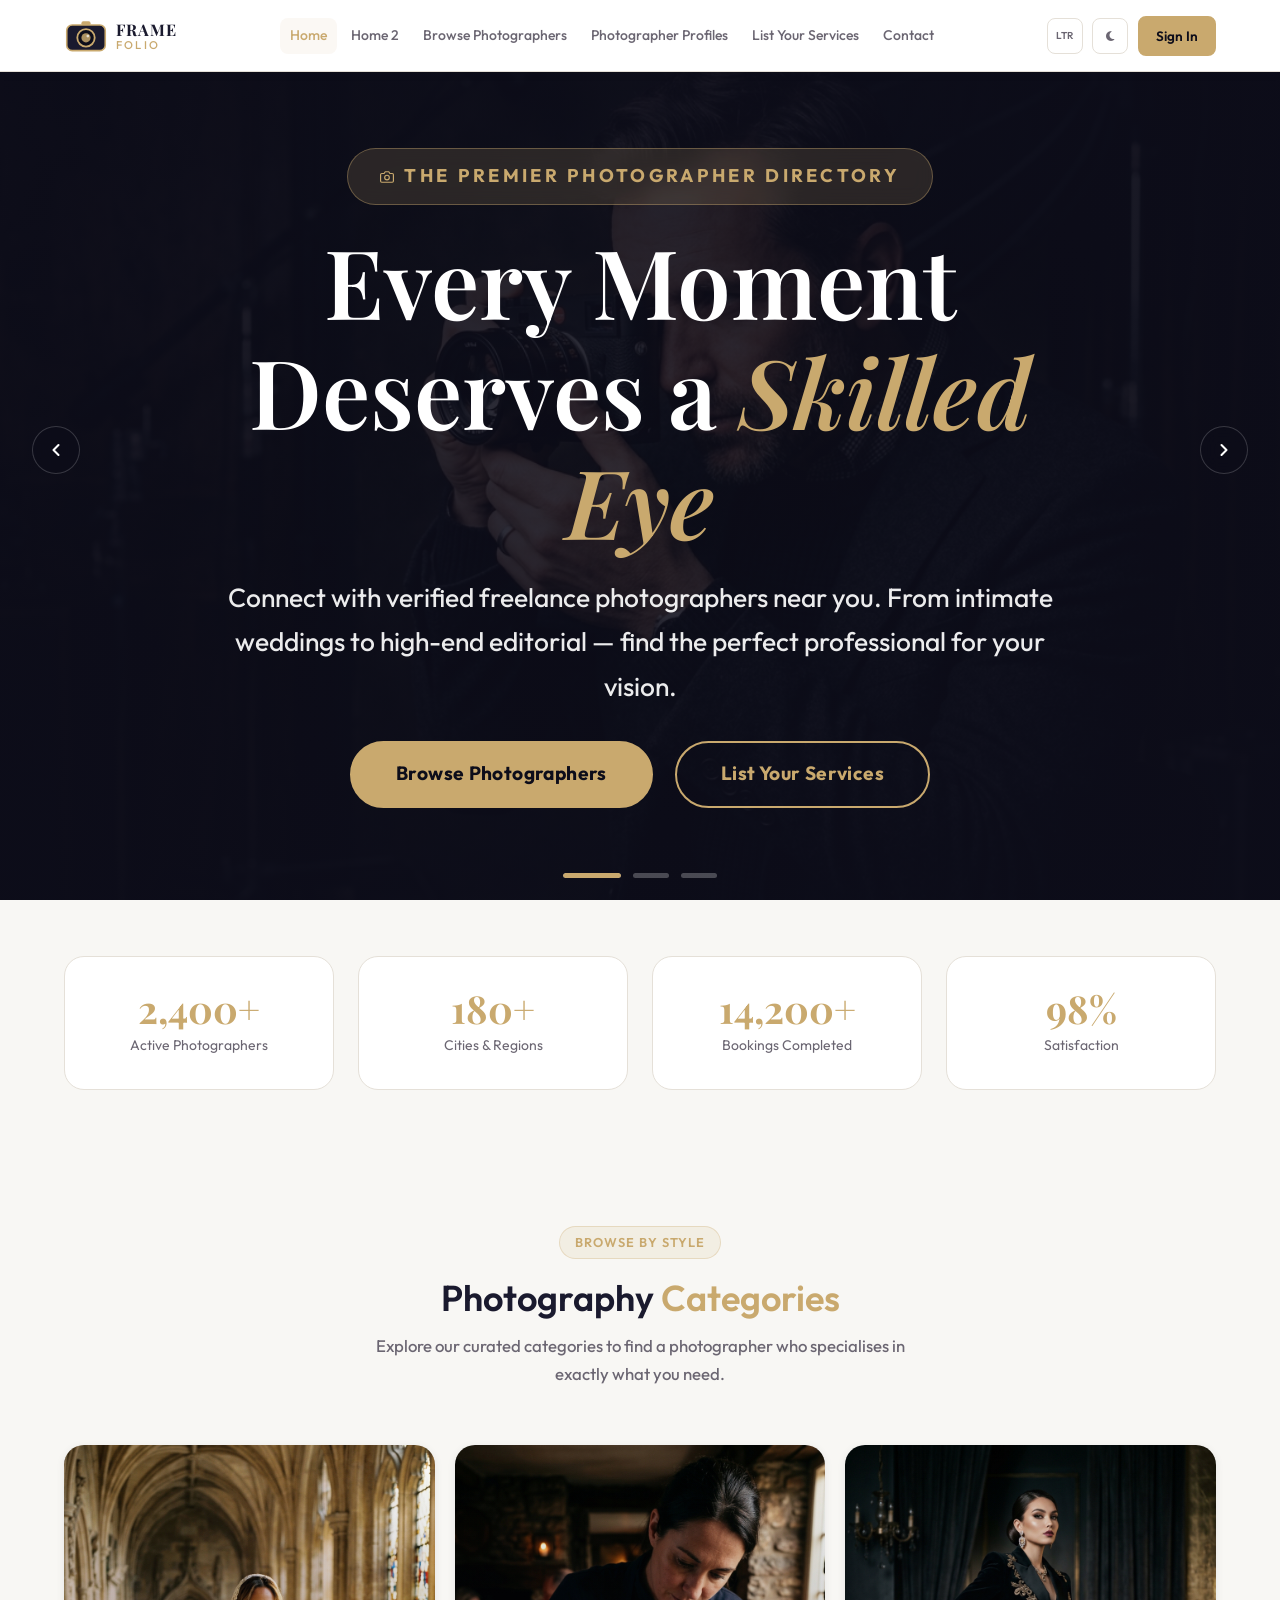
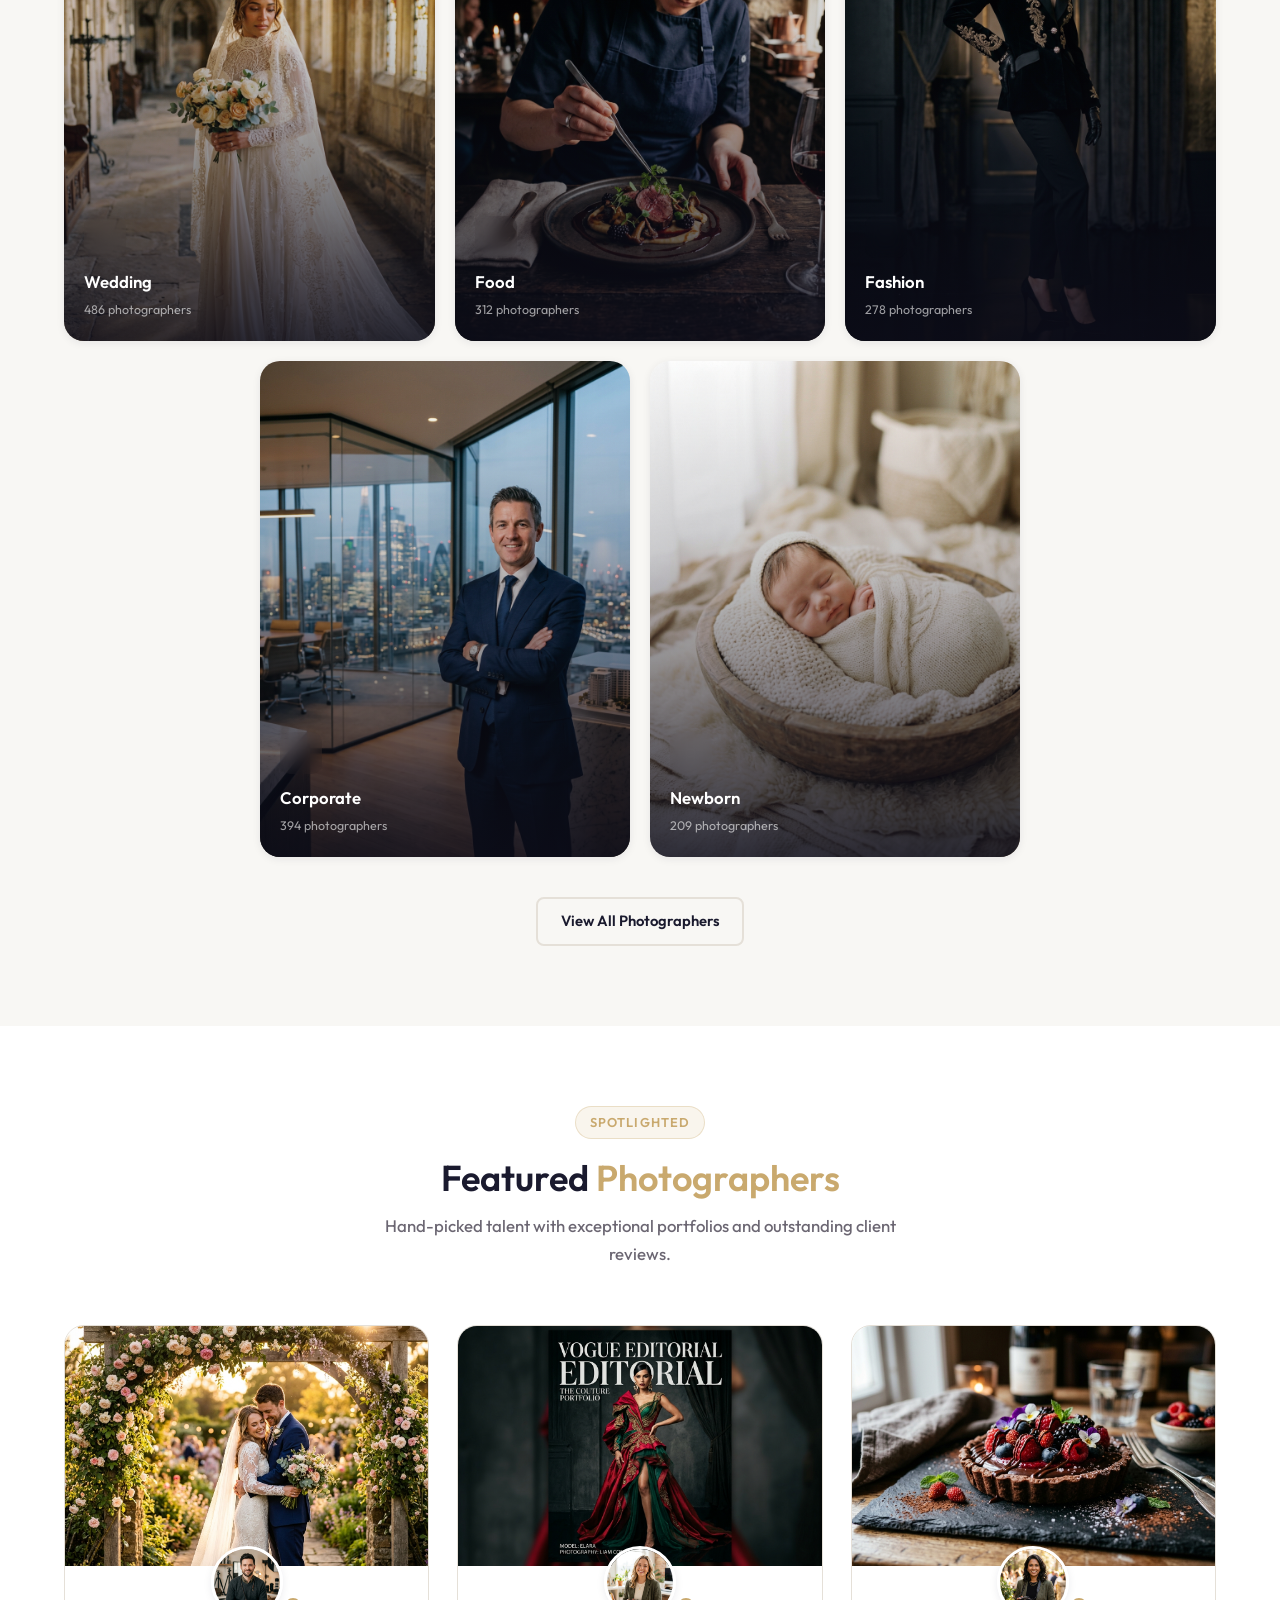
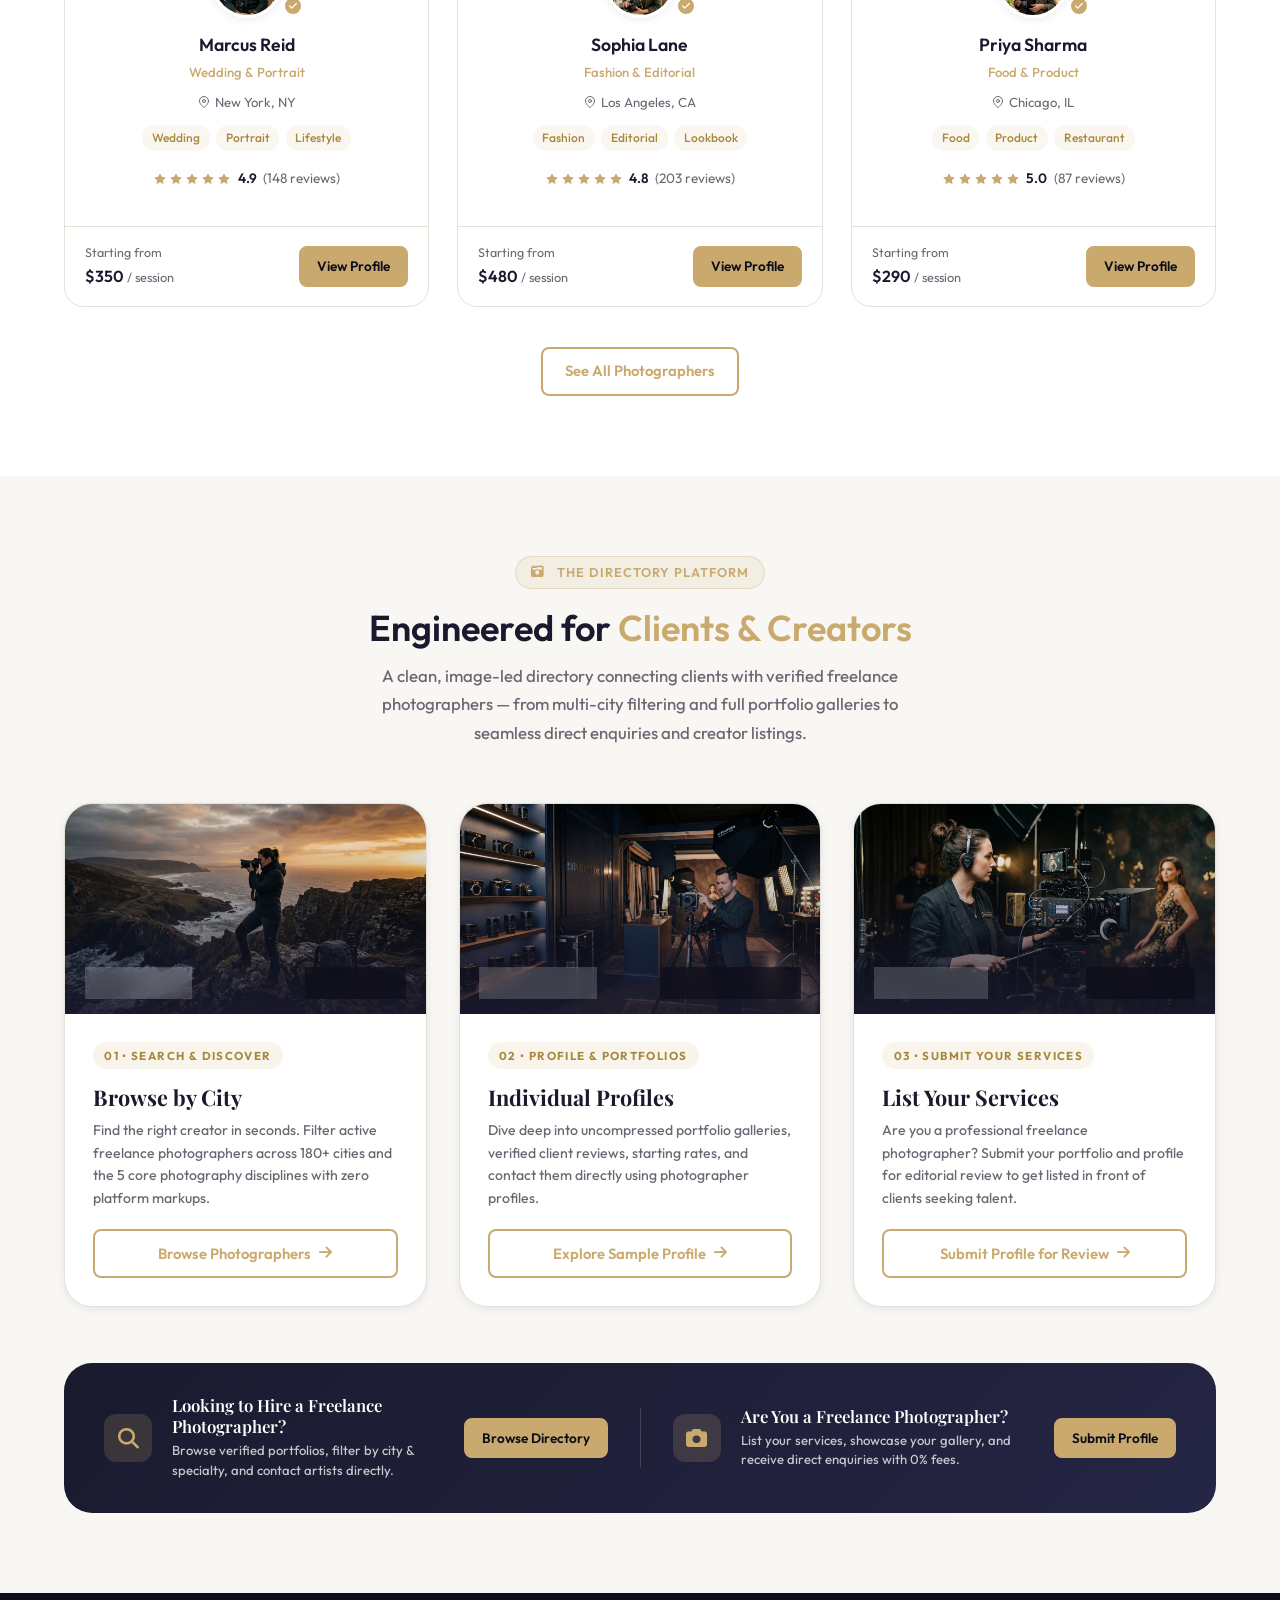
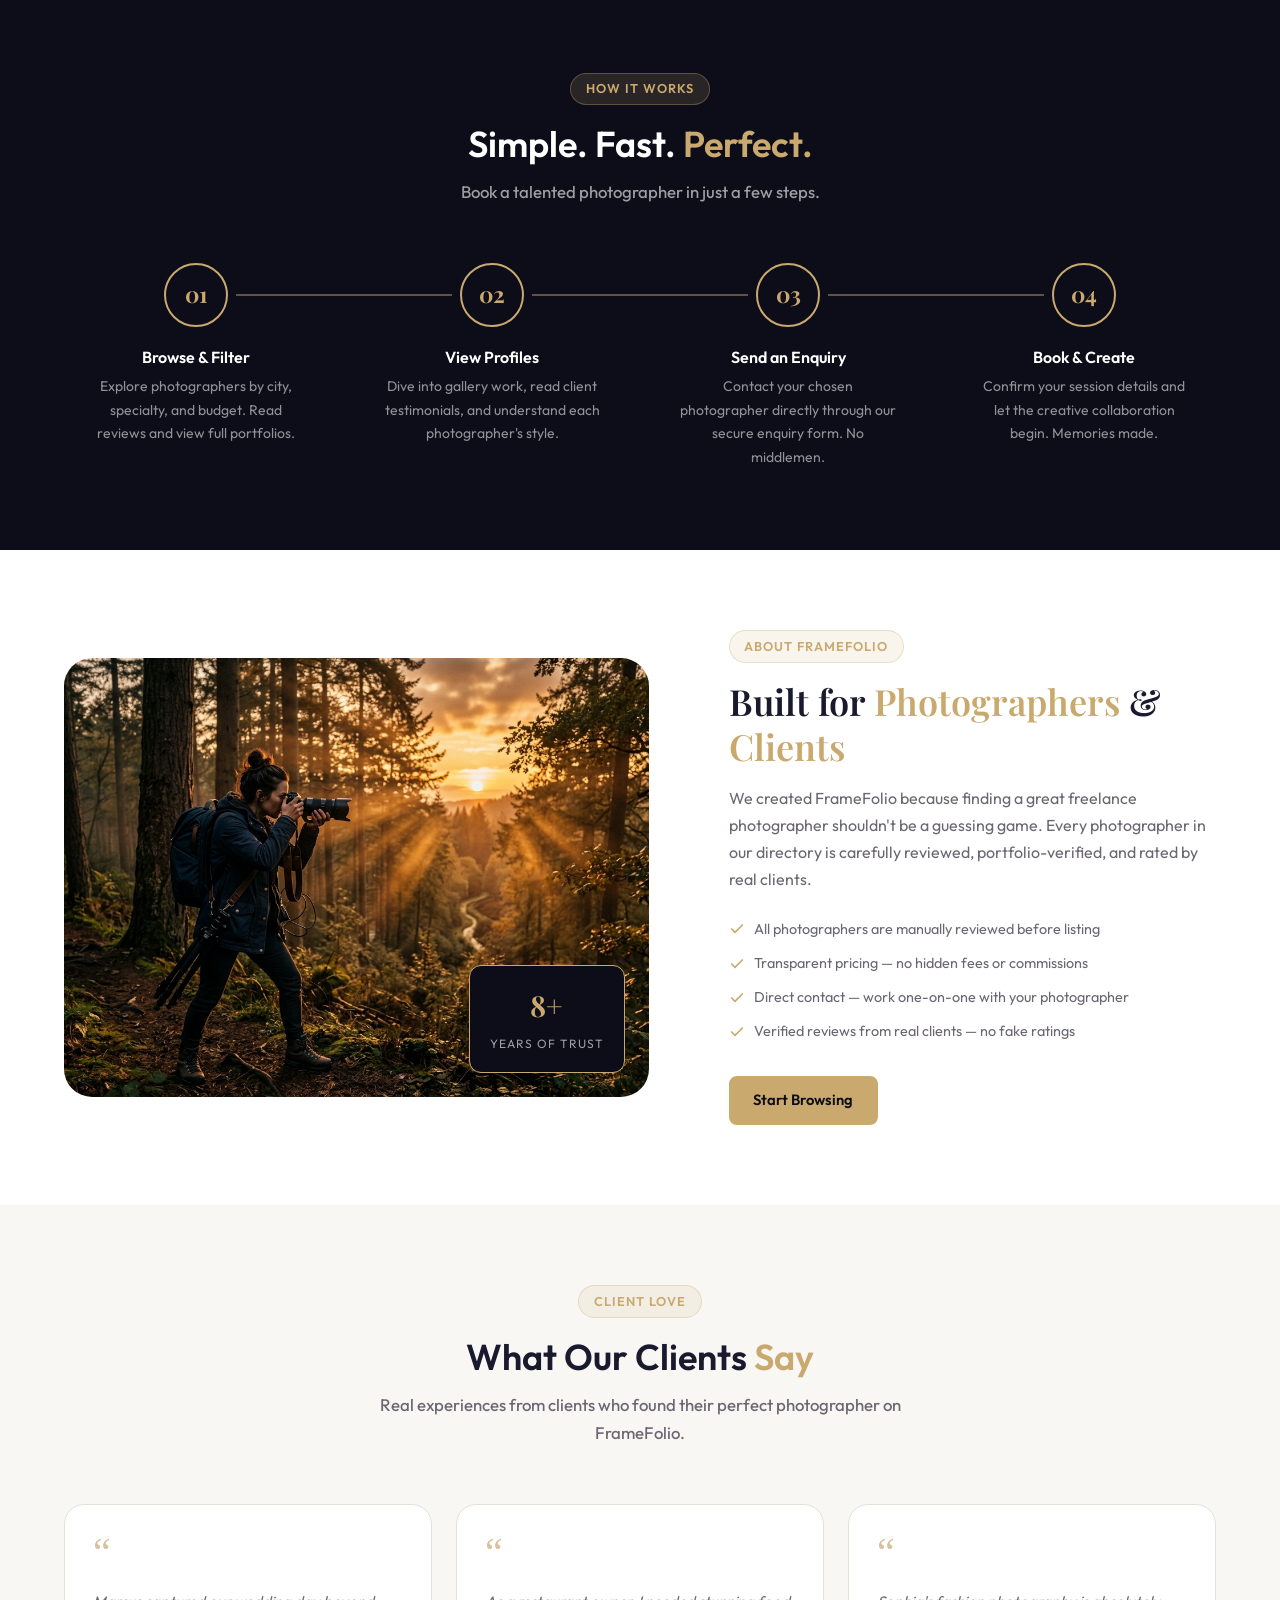
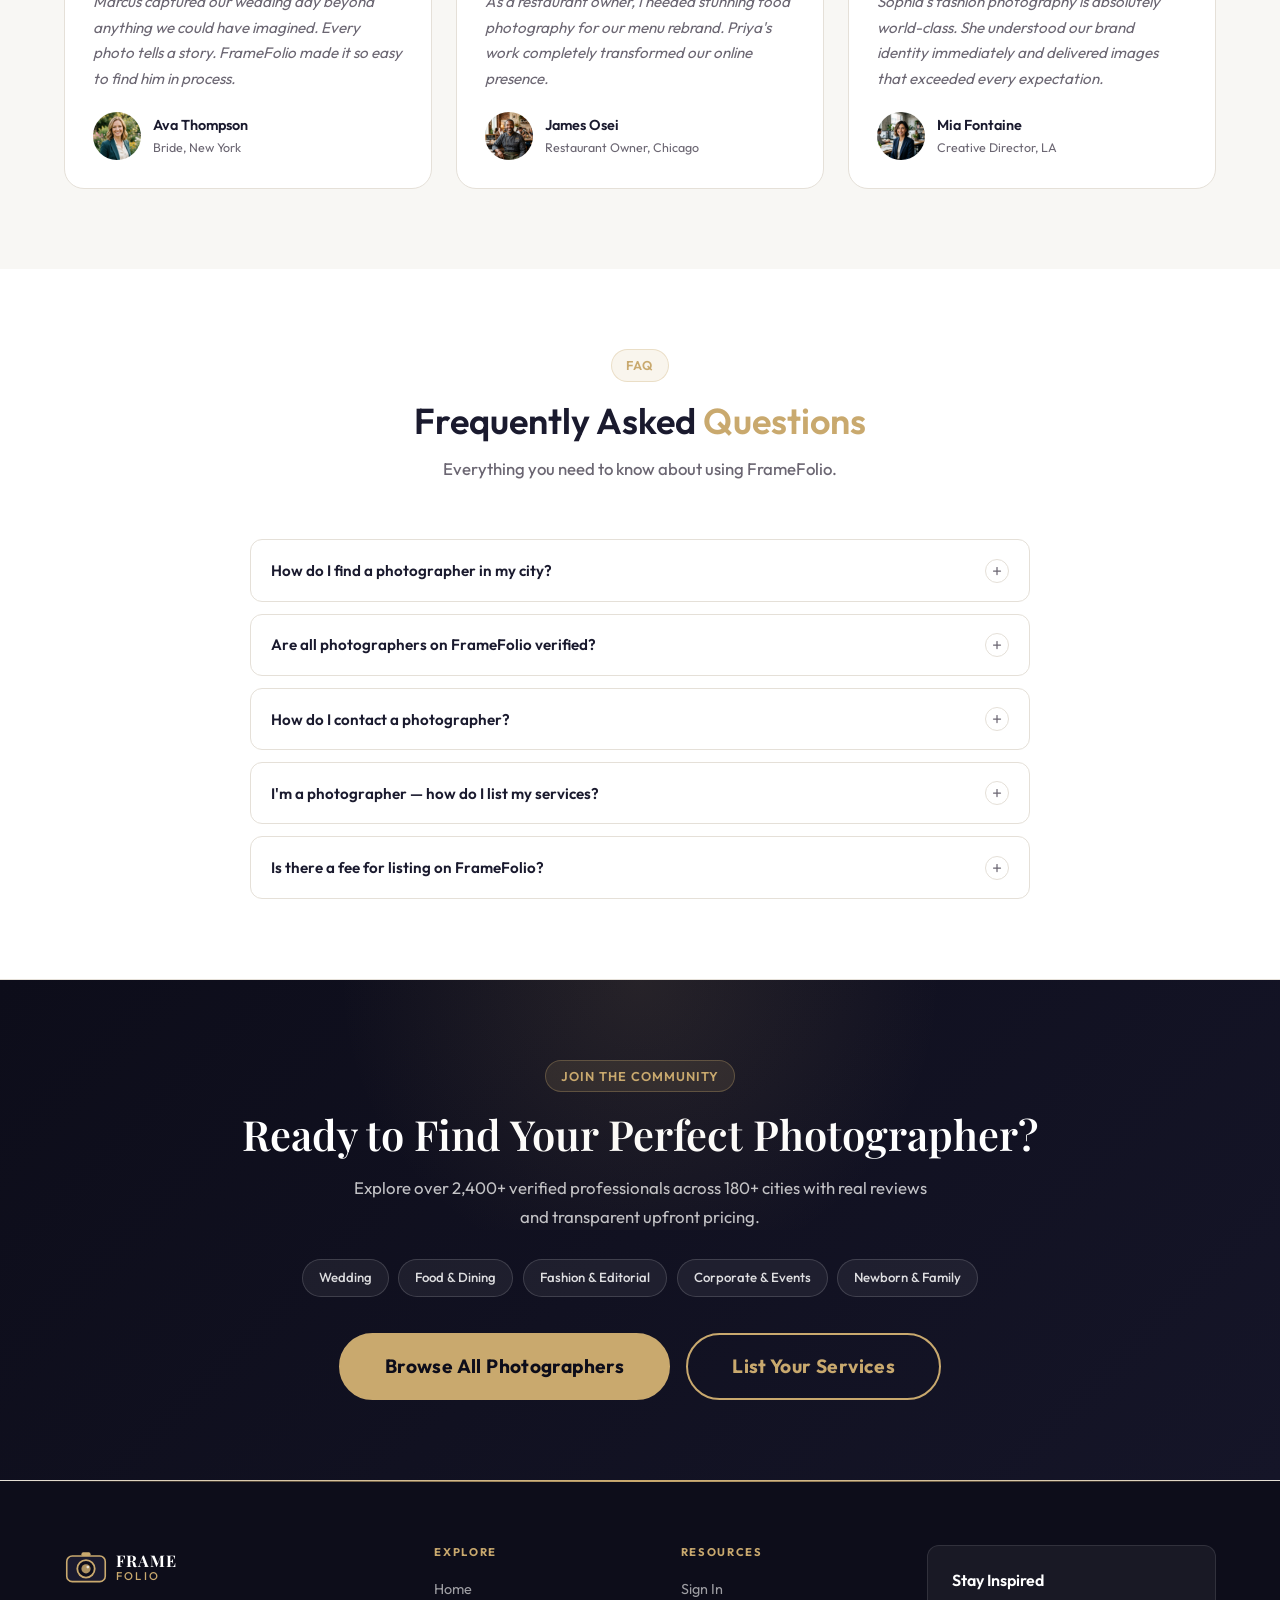
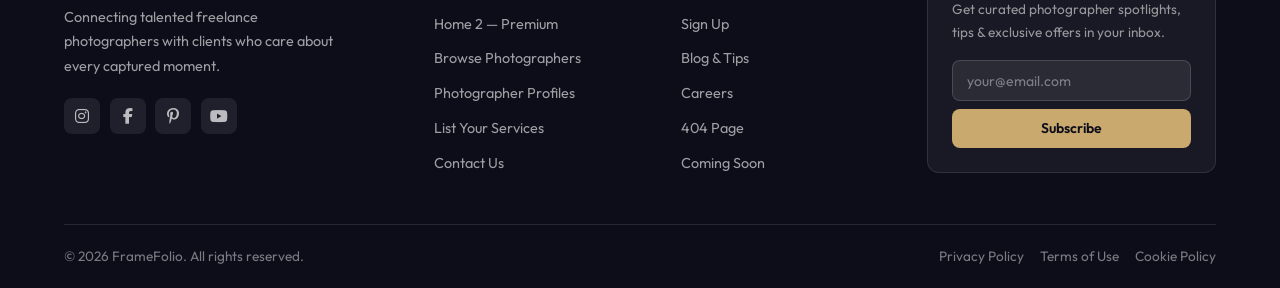
==== commit ecd5e12c: "chore: update copy in photographer profile directory card" ====
--- a/index.html
+++ b/index.html
@@ -400,7 +400,7 @@
         <div class="dir-card-content">
           <div class="dir-step-pill">02 • Profile & Portfolios</div>
           <h3 class="dir-card-title">Individual Profiles</h3>
-          <p class="dir-card-desc">Dive deep into uncompressed portfolio galleries, verified client reviews, starting rates, and contact photographers directly.</p>
+          <p class="dir-card-desc">Dive deep into uncompressed portfolio galleries, verified client reviews, starting rates, and contact them directly using photographer profiles.</p>
           <div class="dir-card-actions">
             <a href="photographer-profile.html" class="btn btn-outline w-full">Explore Sample Profile <i class="fa-solid fa-arrow-right"></i></a>
           </div>
